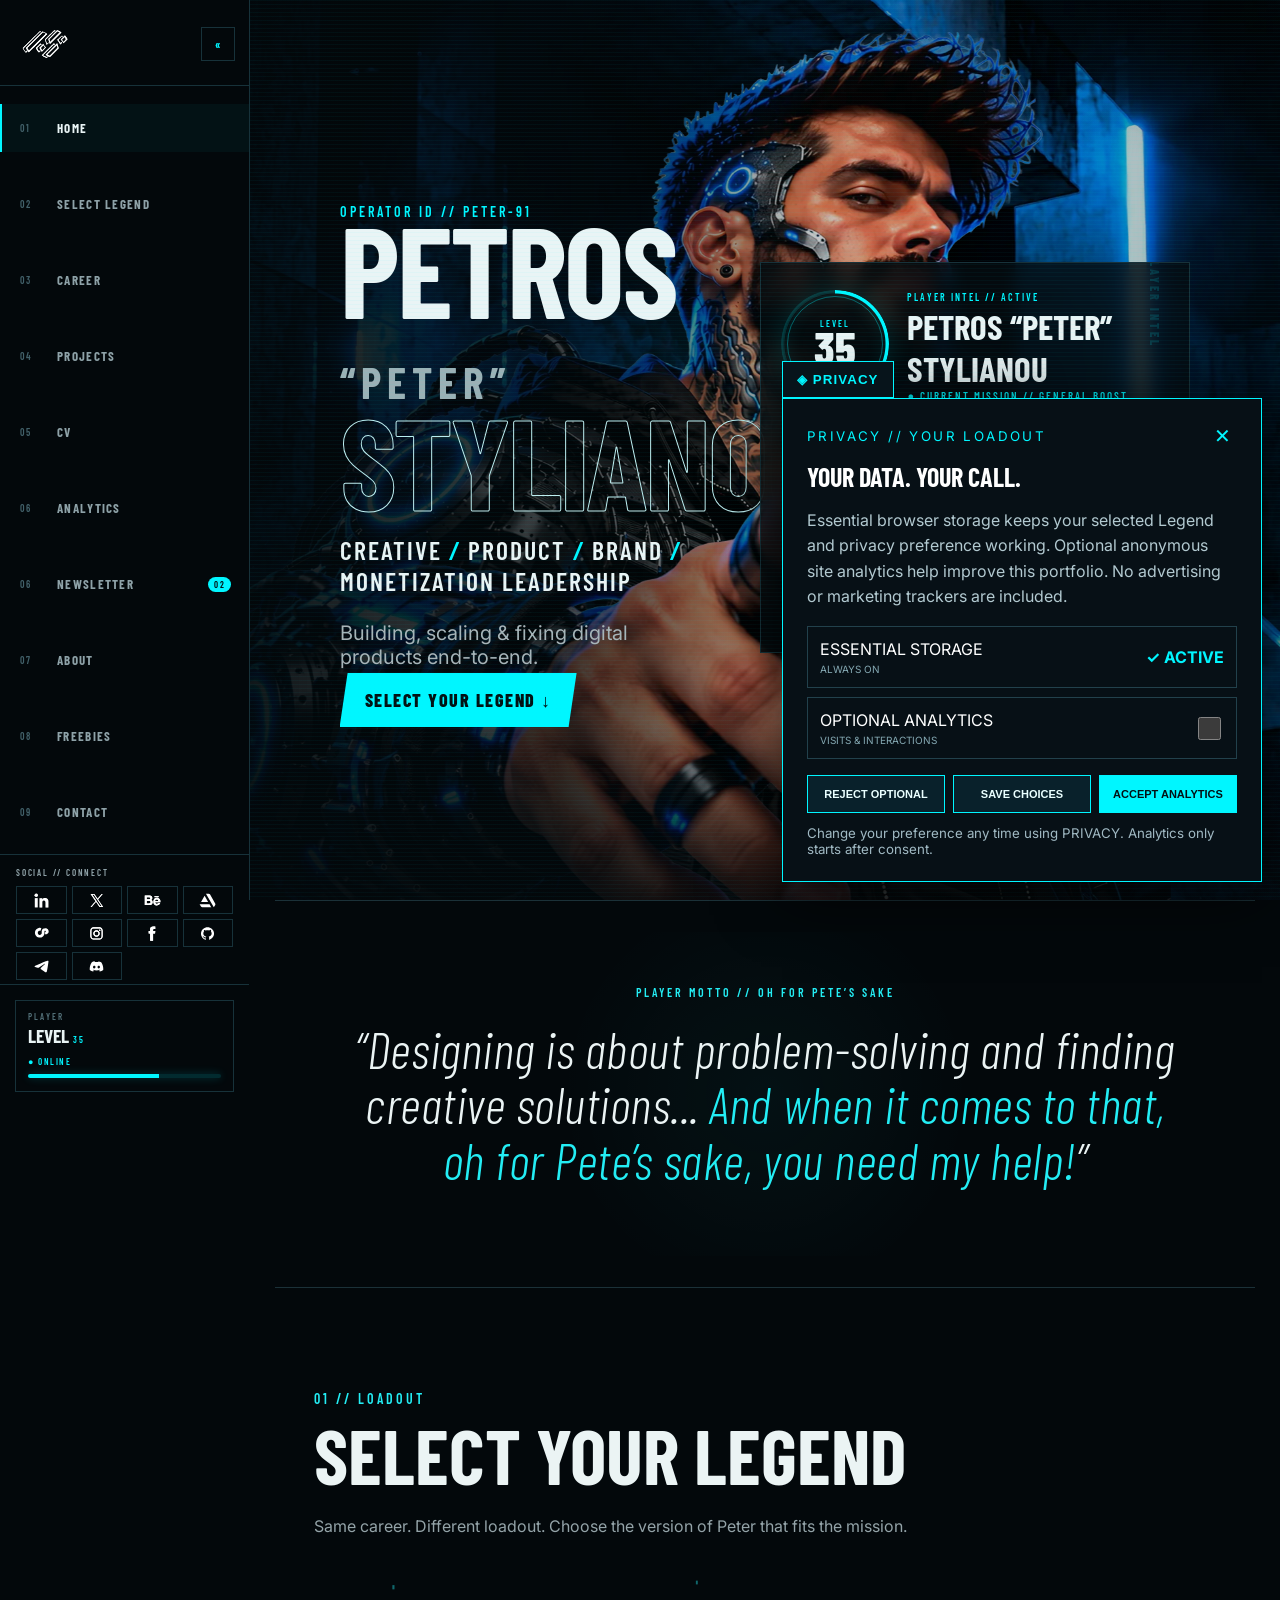
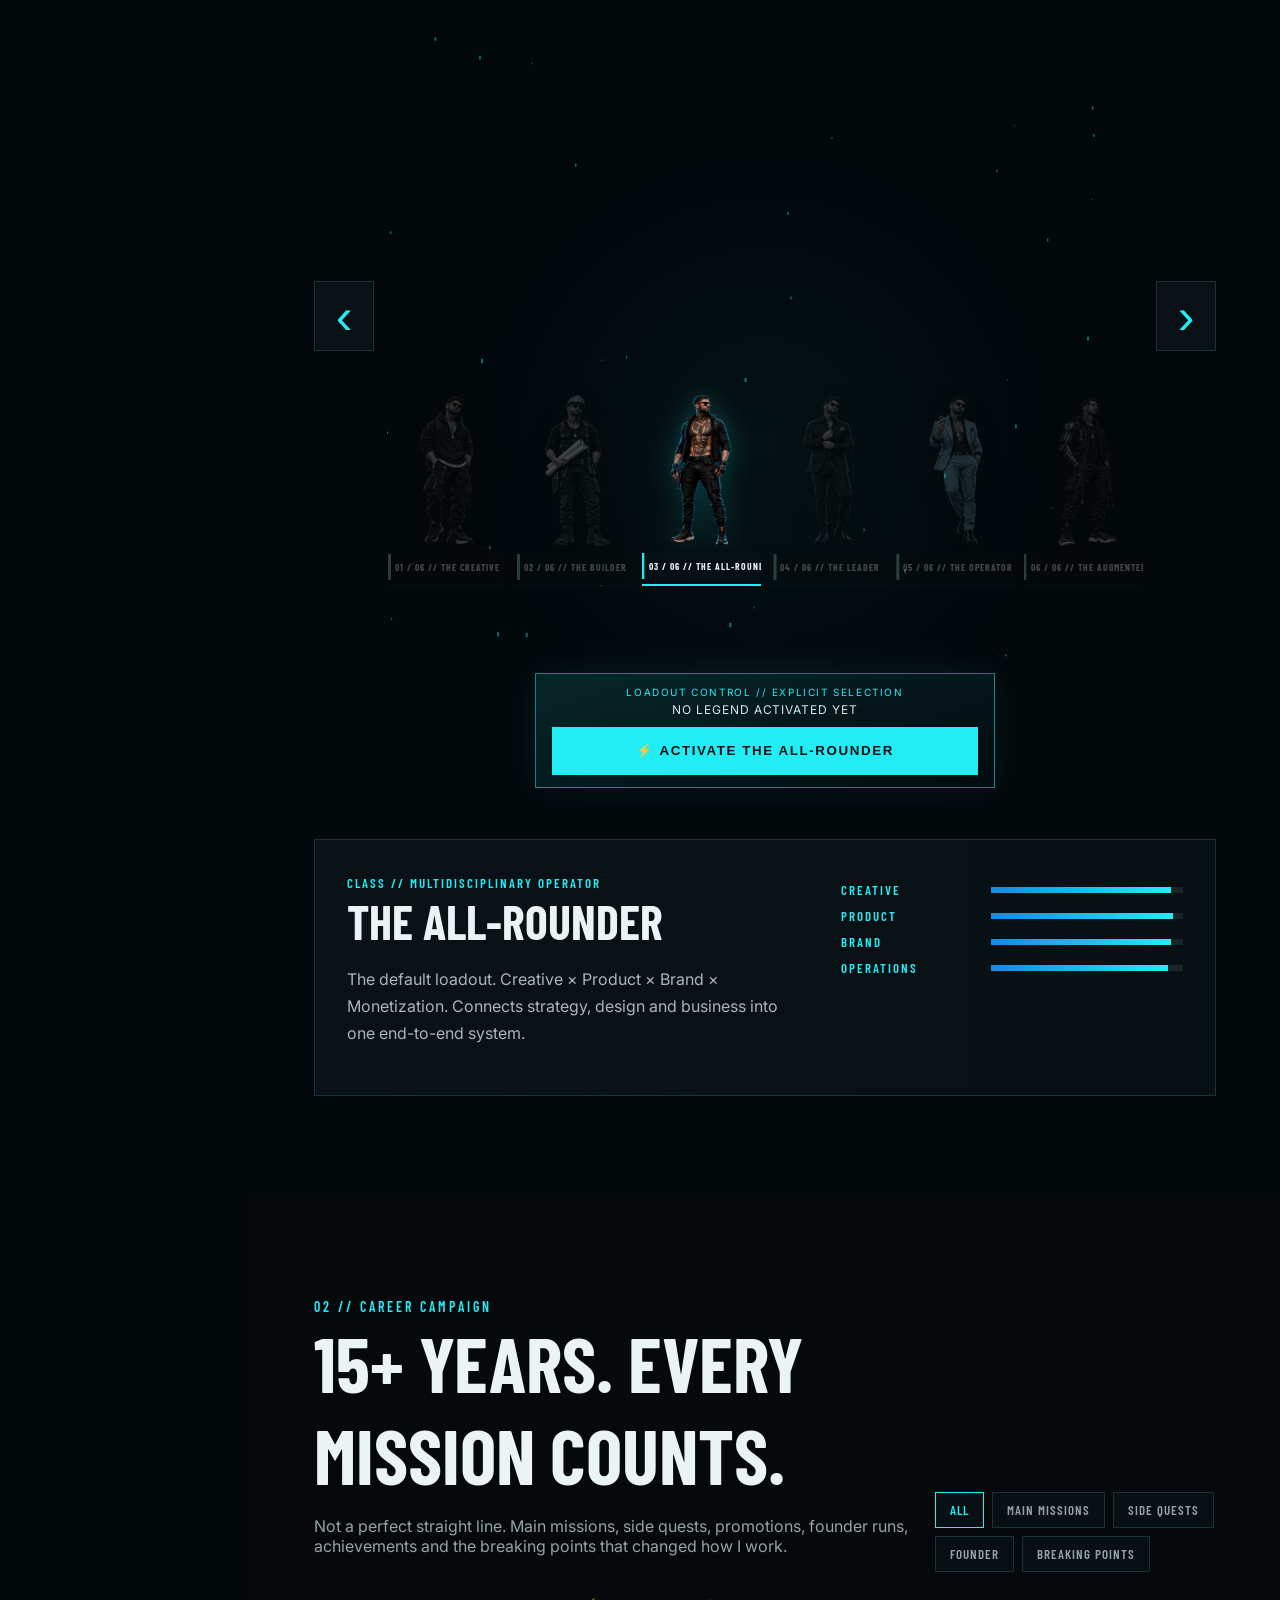
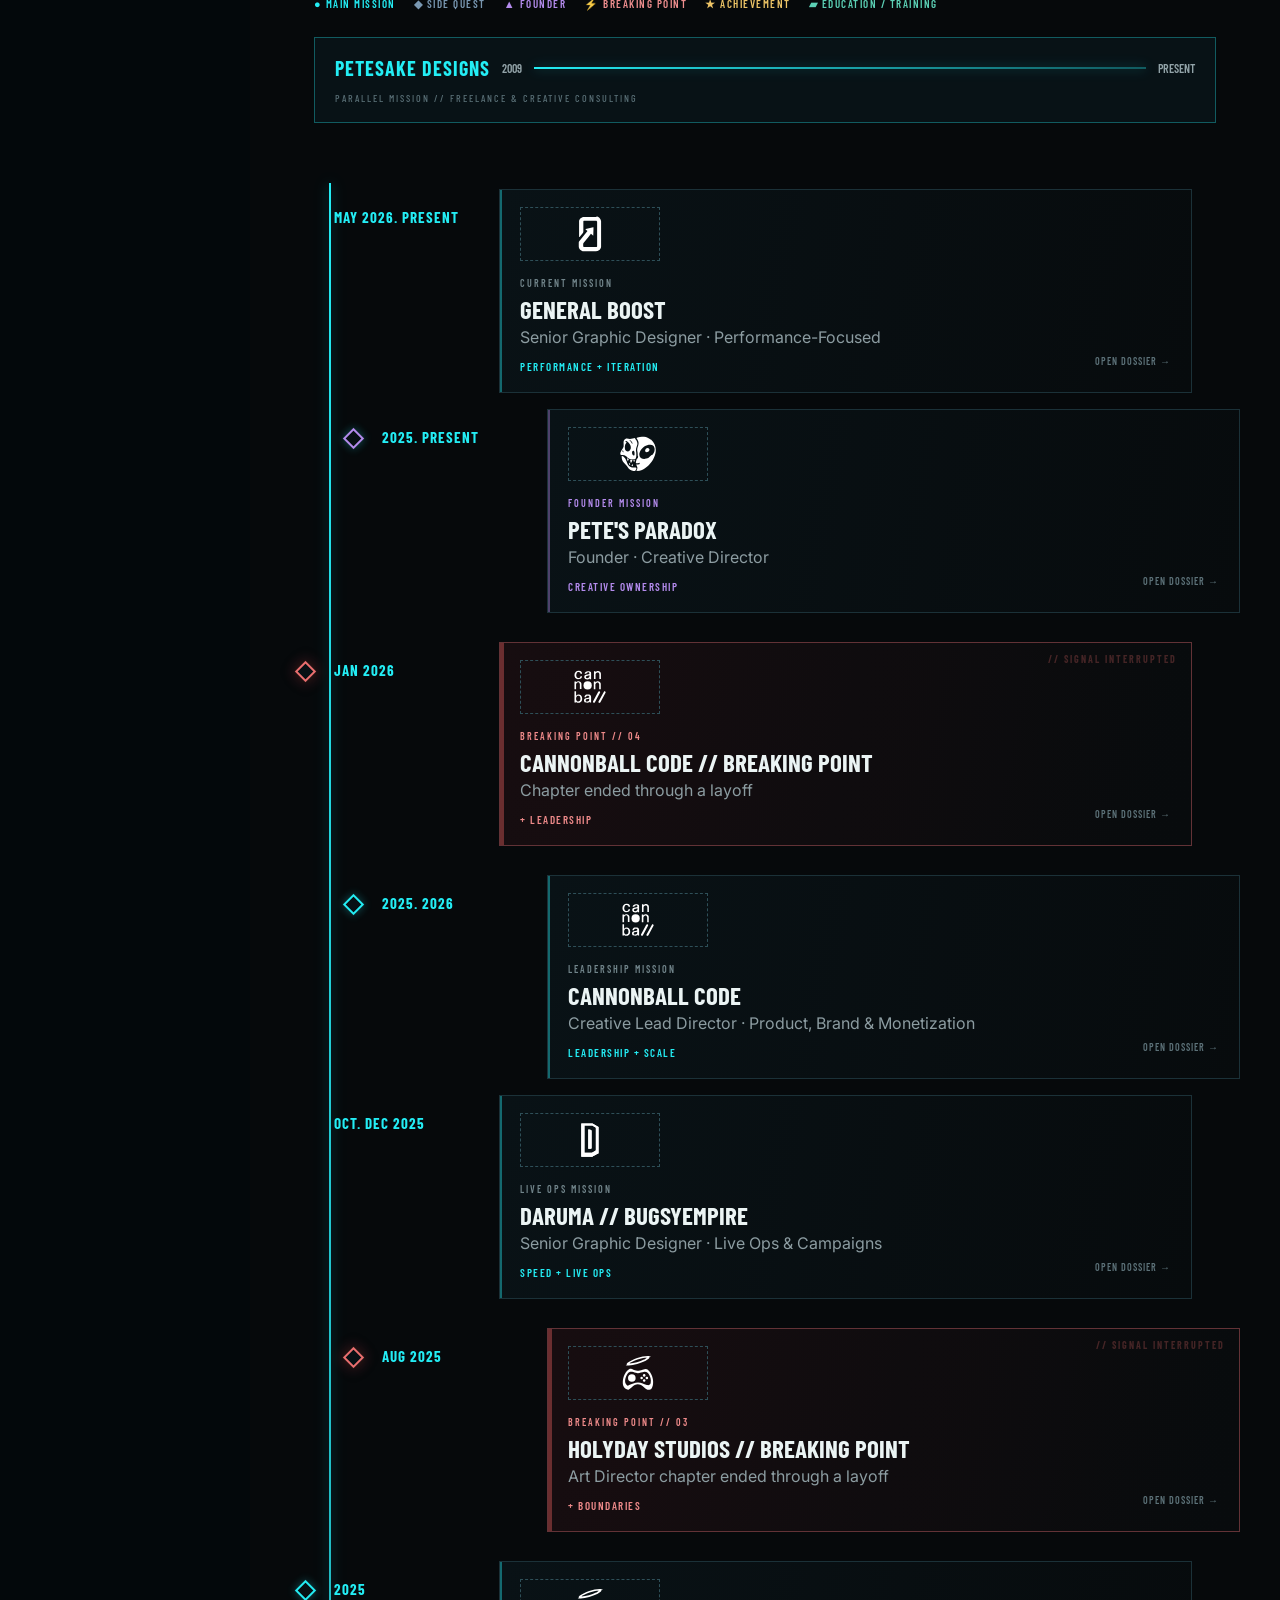
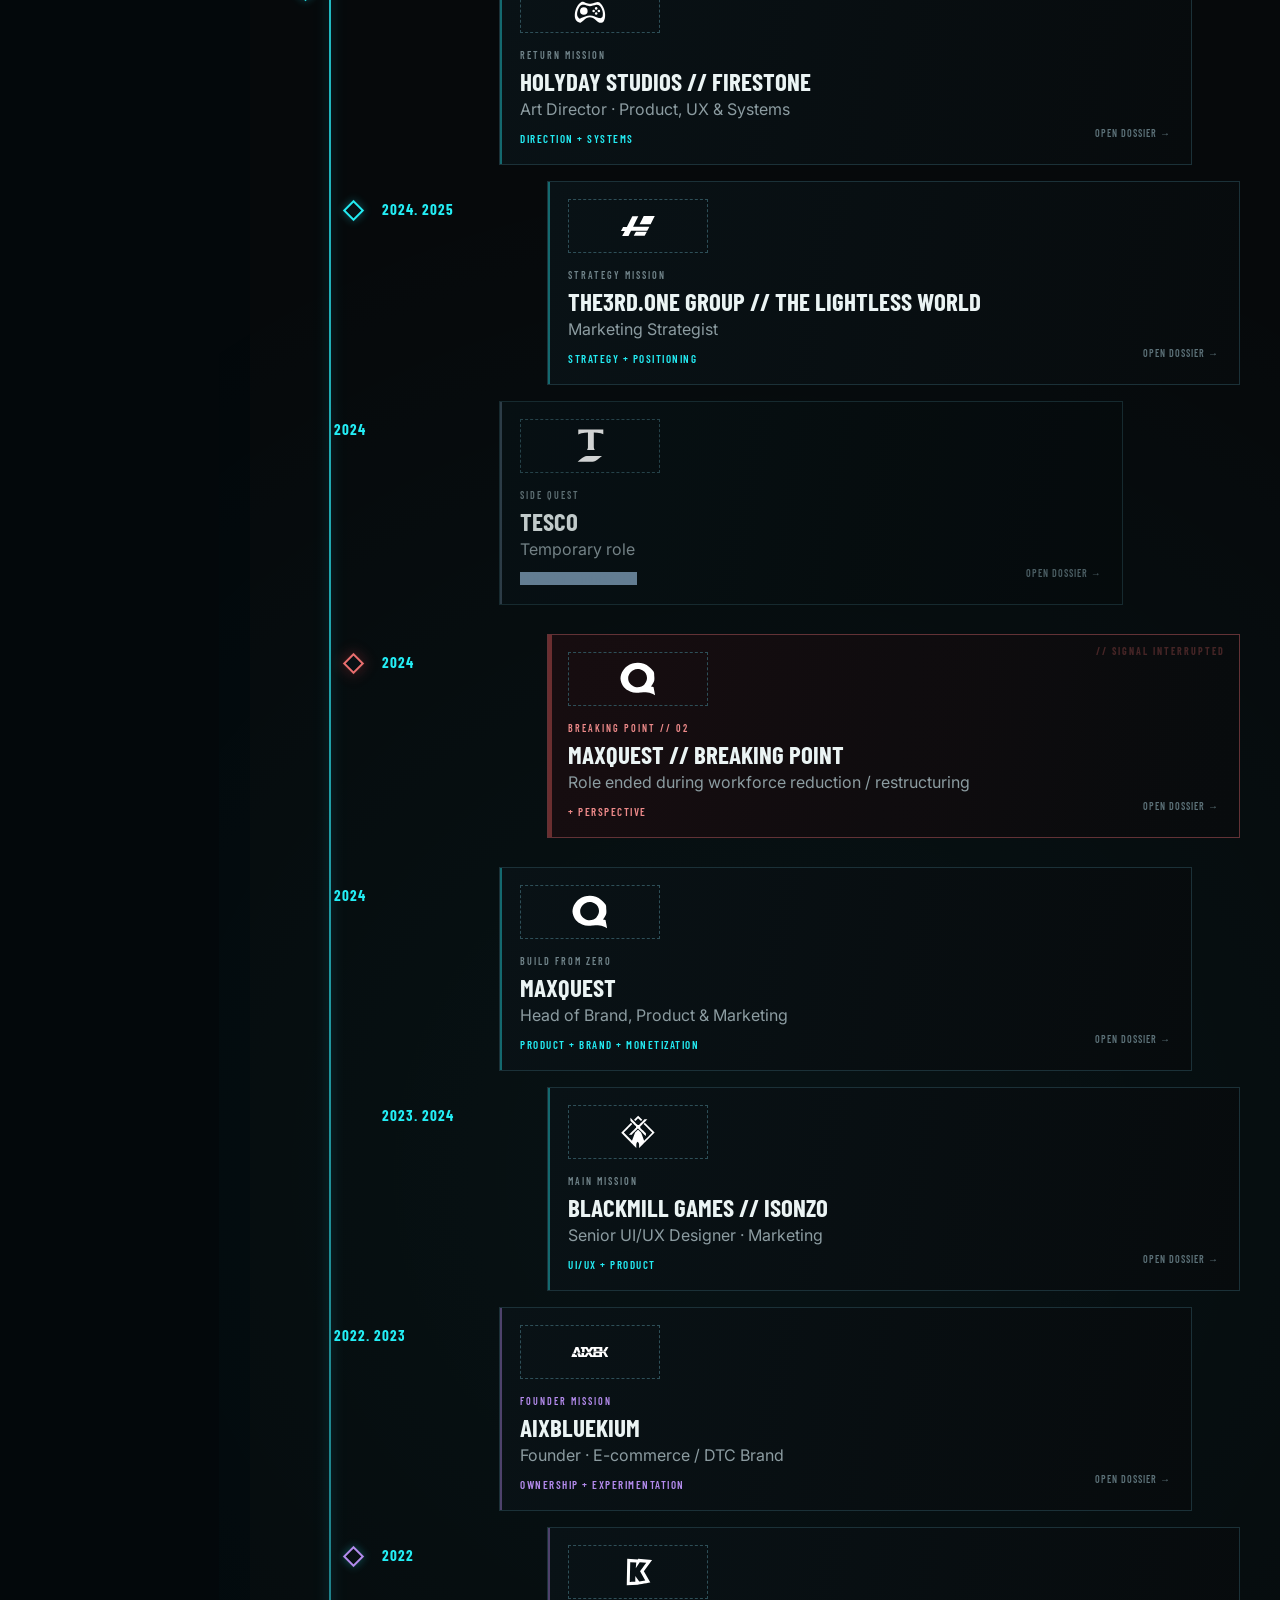
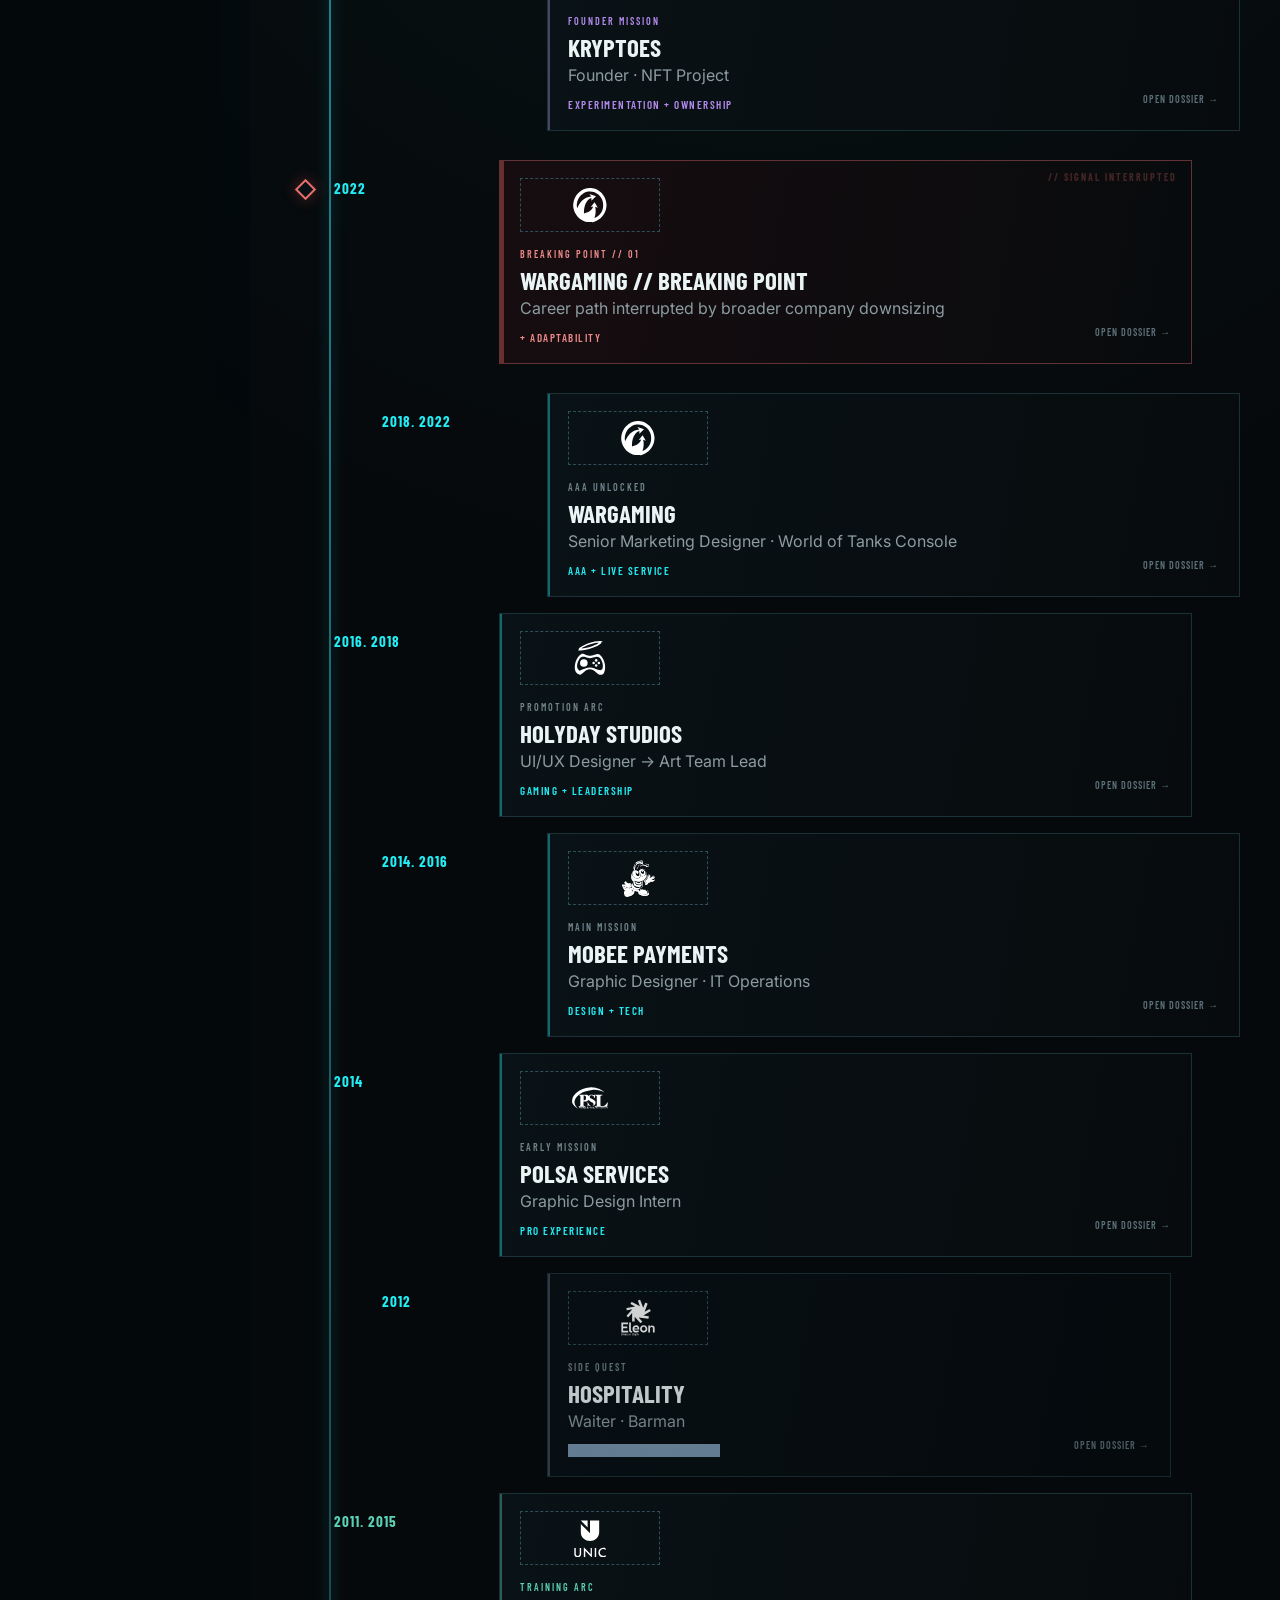
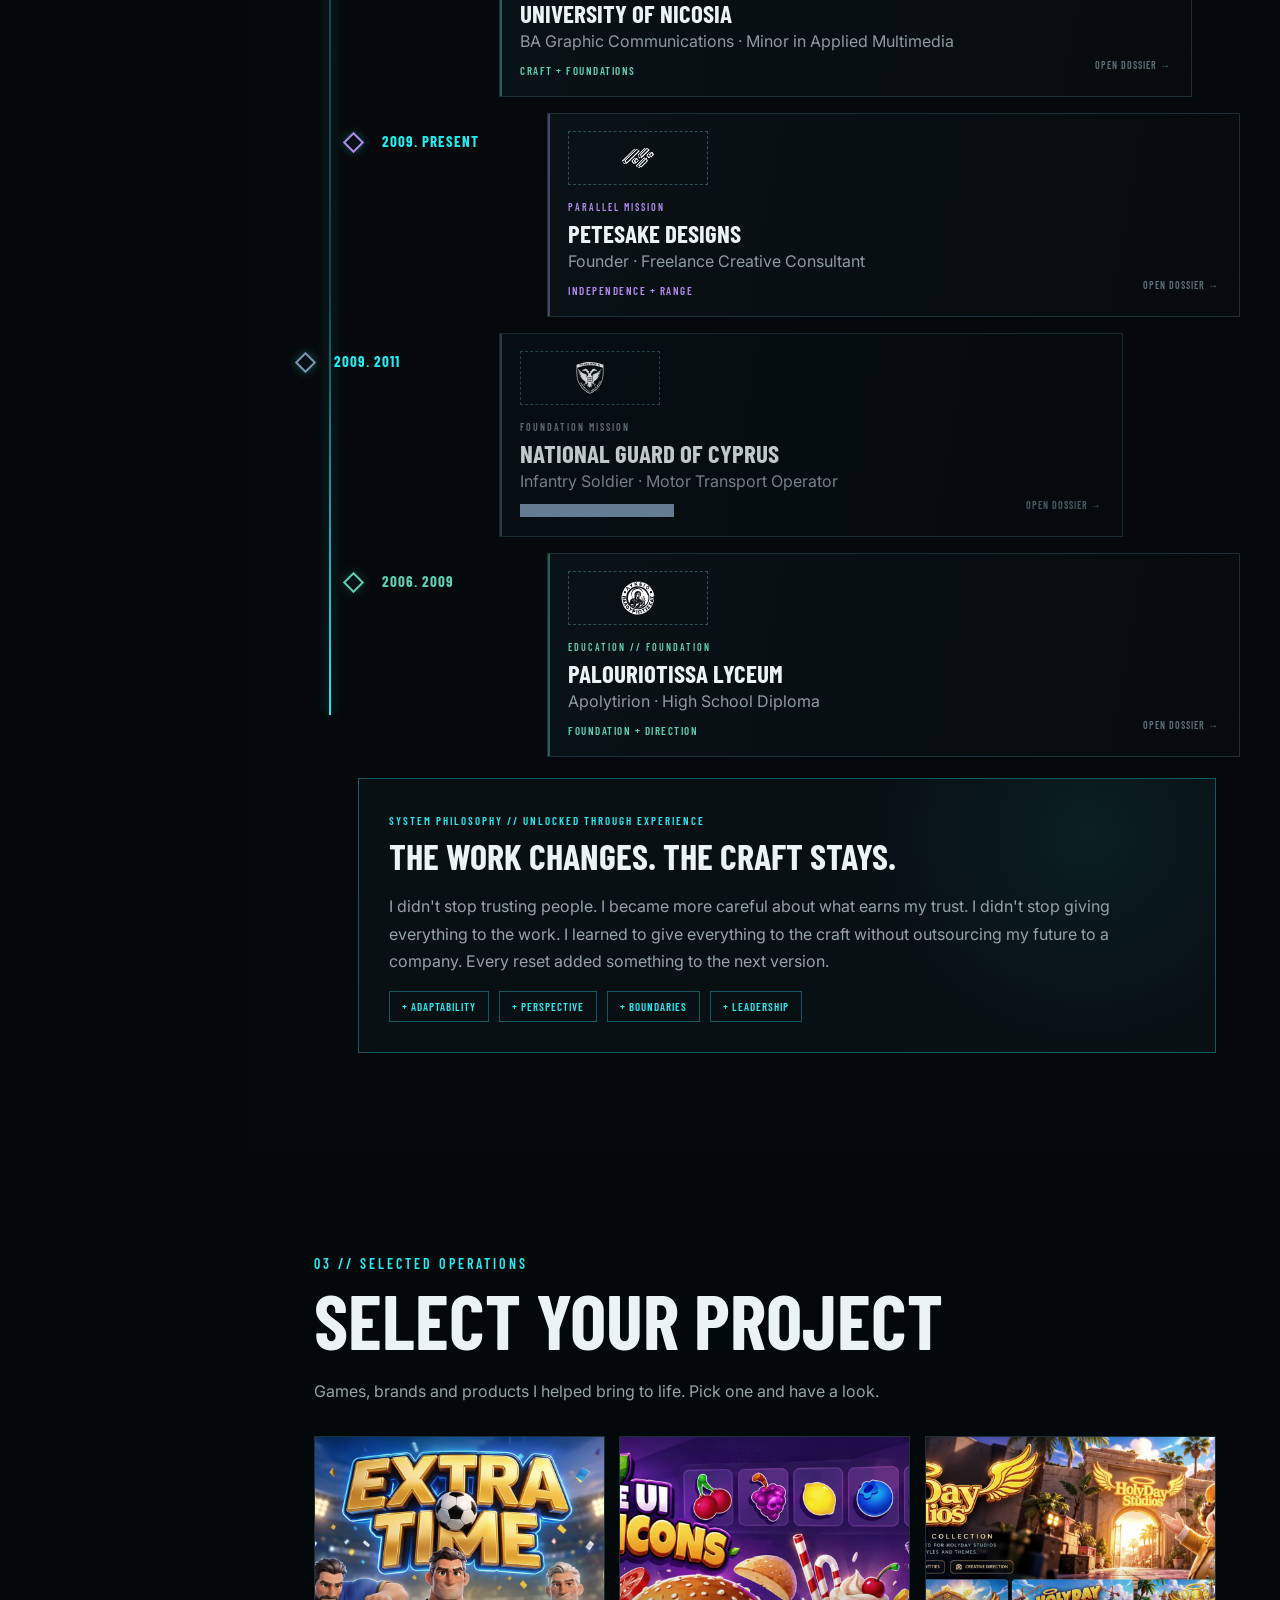
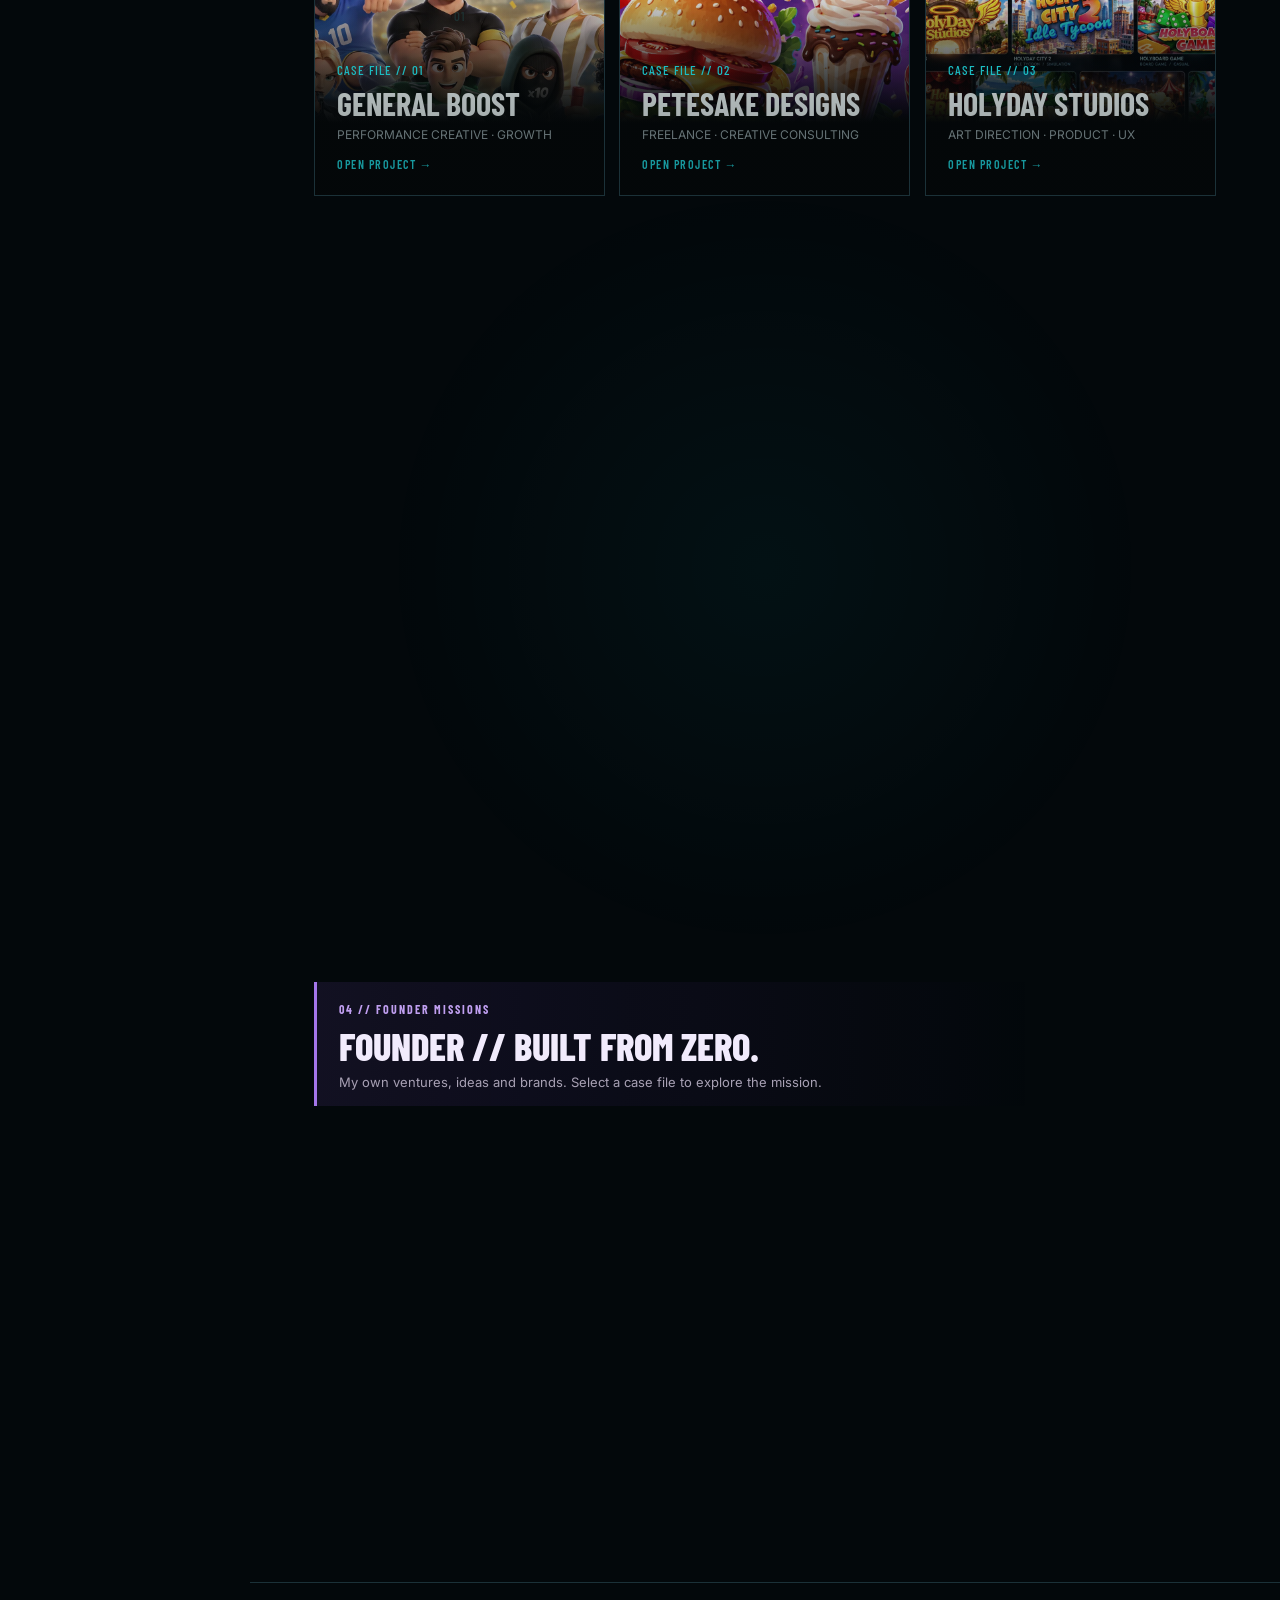
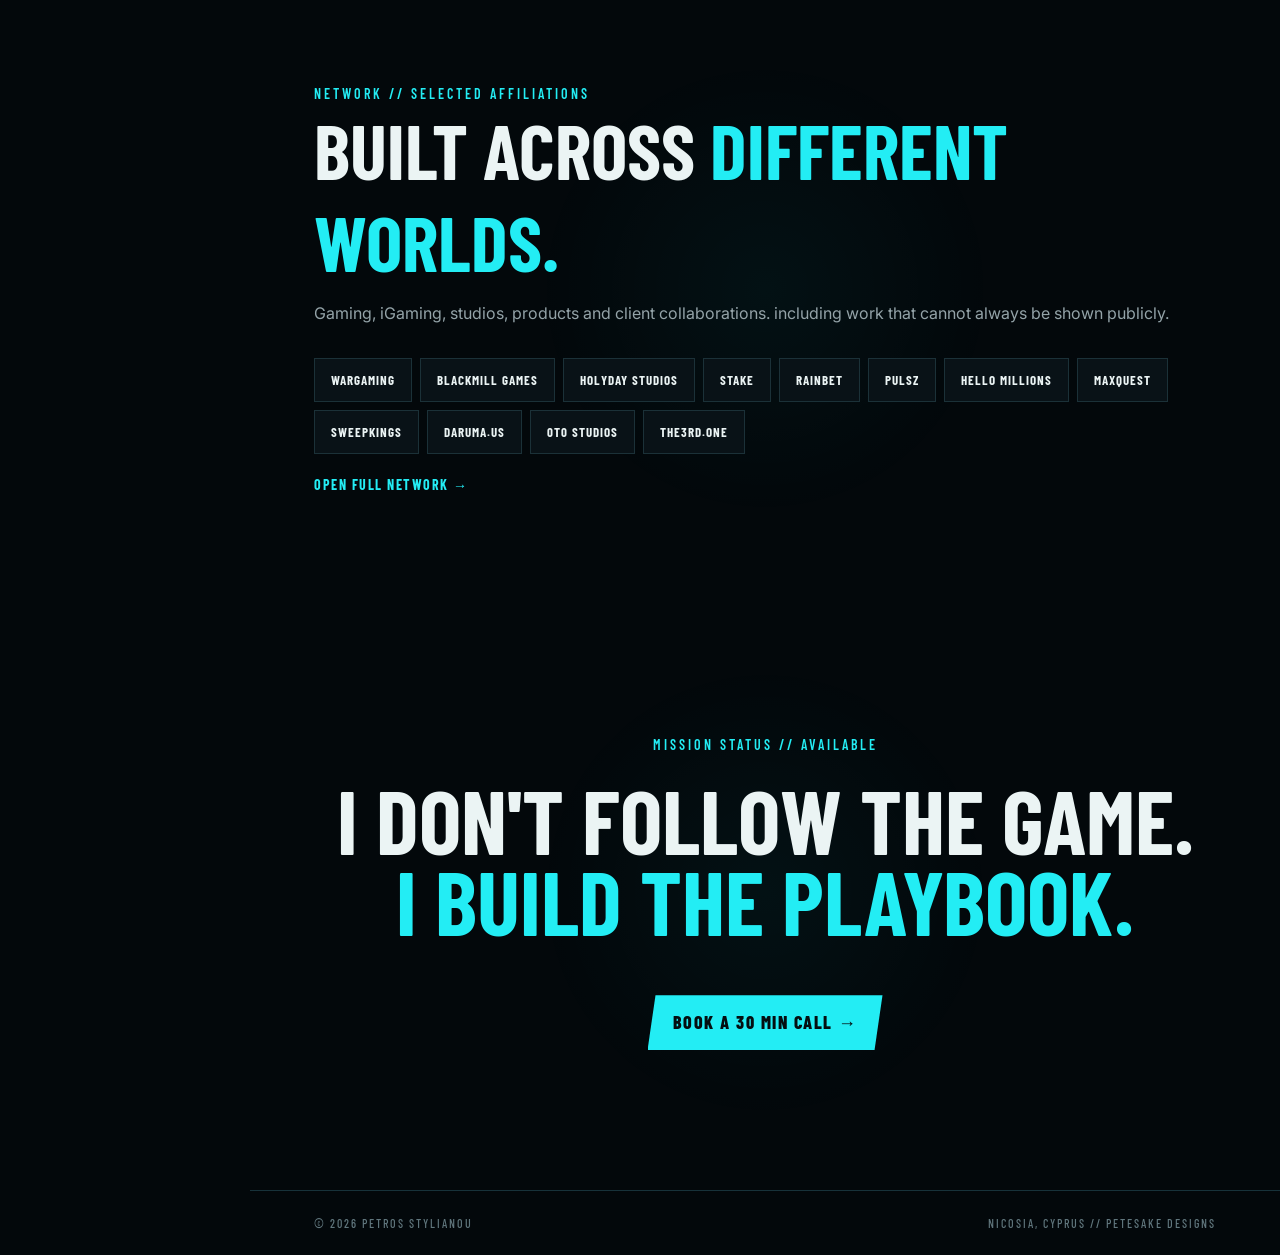
==== index.html @ 1d268bc0 "Initial website launch Initial website launch" ====
<!DOCTYPE html>

<html lang="en"><head><meta charset="utf-8"/><meta content="width=device-width,initial-scale=1" name="viewport"/><title>Petros “Peter” Stylianou | Creative, Product &amp; Brand Leader. PeteSake Designs</title><meta content="Portfolio of Petros Stylianou, a multidisciplinary creative, product and brand leader with 15+ years of experience across gaming, iGaming, UI/UX, monetization, branding and digital products." name="description"/><link href="https://petesakedesigns.com/" rel="canonical"/><meta content="website" property="og:type"/><meta content="Petros “Peter” Stylianou | Creative, Product &amp; Brand Leader. PeteSake Designs" property="og:title"/><meta content="Portfolio of Petros Stylianou, a multidisciplinary creative, product and brand leader with 15+ years of experience across gaming, iGaming, UI/UX, monetization, branding and digital products." property="og:description"/><meta content="https://petesakedesigns.com/" property="og:url"/><meta content="PeteSake Designs" property="og:site_name"/><meta content="https://petesakedesigns.com/assets/og-cover.webp" property="og:image"/><meta content="1671" property="og:image:width"/><meta content="941" property="og:image:height"/><meta content="summary_large_image" name="twitter:card"/><meta content="https://petesakedesigns.com/assets/og-cover.webp" name="twitter:image"/><meta content="Petros “Peter” Stylianou | Creative, Product &amp; Brand Leader. PeteSake Designs" name="twitter:title"/><meta content="Portfolio of Petros Stylianou, a multidisciplinary creative, product and brand leader with 15+ years of experience across gaming, iGaming, UI/UX, monetization, branding and digital products." name="twitter:description"/><meta content="#05090c" name="theme-color"/><link href="assets/favicon.svg" rel="icon" type="image/svg+xml"/><link href="style.css" rel="stylesheet"/><script type="application/ld+json">{"@context":"https://schema.org","@type":"Person","name":"Petros Stylianou","alternateName":["Peter Stylianou","Pete Stylianou","PeteSake"],"url":"https://petesakedesigns.com/","email":"PeteSakeDesigns@hotmail.com","jobTitle":"Creative, Product & Brand Leader","sameAs":["https://www.linkedin.com/in/pstylianou/","https://www.behance.net/PeteSakeDesigns","https://x.com/PeteSakeDesigns","https://www.artstation.com/petesakedesigns","https://creativepool.com/PeterStylianou","https://instagram.com/ohforpetesake91","https://www.facebook.com/peter.stylianou.5","https://github.com/OhForPeteSake","https://t.me/OhForPeteSake","https://discordapp.com/users/333248309697445889"]}</script></head><body class="ofs-v17 ofs-v18 ofs-v19 ofs-v20 ofs-v21 ofs-v22 ofs-v23 ofs-v24 ofs-v25 ofs-v26 ofs-v27 ofs-v28 ofs-v29 ofs-v30 ofs-v305-3"><div aria-hidden="true" class="site-loader" id="siteLoader"><div class="site-loader-noise"></div><div class="site-loader-core"><div class="site-loader-kicker">PETESAKE // SYSTEM BOOT <span>v30.6</span></div><img alt="" src="assets/petesake.svg"/><div class="site-loader-msg" data-loader-msg="">INITIALIZING PLAYER PROFILE...</div><div class="site-loader-track"><i class="site-loader-fill"></i></div><div class="site-loader-meta"><span>PLAYER // PETROS “PETER” STYLIANOU</span><b data-loader-pct="">0%</b></div></div></div><aside aria-label="Primary navigation" class="hud-nav" id="hudNav"><div class="hud-brand"><a aria-label="OhForPeteSake home" href="index.html"><img alt="OhForPeteSake" src="assets/petesake.svg"/></a><button aria-expanded="true" aria-label="Minimize navigation" class="hud-collapse" id="hudCollapse">«</button></div><nav class="hud-links"><a data-label="HOME" href="index.html"><span>01</span><b>HOME</b></a><a data-label="SELECT LEGEND" href="index.html#legends"><span>02</span><b>SELECT LEGEND</b></a><a data-label="CAREER CAMPAIGN" href="index.html#career"><span>03</span><b>CAREER</b></a><a data-label="PROJECTS" href="index.html#work"><span>04</span><b>PROJECTS</b></a><a data-label="CV" href="cv.html"><span>05</span><b>CV</b></a><a data-label="ANALYTICS" href="analytics.html"><span>06</span><b>ANALYTICS</b></a><a data-label="NEWSLETTER" href="newsletter.html"><span>06</span><b>NEWSLETTER</b><i>02</i></a><a data-label="ABOUT" href="about.html"><span>07</span><b>ABOUT</b></a><a data-label="FREEBIES" href="freebies.html"><span>08</span><b>FREEBIES</b></a><a data-label="CONTACT" href="contact.html"><span>09</span><b>CONTACT</b></a></nav><div aria-label="Social and portfolio links" class="hud-social"><small>SOCIAL // CONNECT</small><div class="hud-social-links"><a aria-label="LinkedIn" href="https://www.linkedin.com/in/pstylianou/" rel="noopener noreferrer" target="_blank"><img alt="" src="assets/social/linkedin.svg"/></a><a aria-label="X" href="https://x.com/PeteSakeDesigns" rel="noopener noreferrer" target="_blank"><img alt="" src="assets/social/x.svg"/></a><a aria-label="Behance" href="https://www.behance.net/PeteSakeDesigns" rel="noopener noreferrer" target="_blank"><img alt="" src="assets/social/behance.svg"/></a><a aria-label="ArtStation" href="https://www.artstation.com/petesakedesigns" rel="noopener noreferrer" target="_blank"><img alt="" src="assets/social/artstation.svg"/></a><a aria-label="Creativepool" href="https://creativepool.com/PeterStylianou" rel="noopener noreferrer" target="_blank"><img alt="" src="assets/social/creativepool.svg"/></a><a aria-label="Instagram" href="https://instagram.com/ohforpetesake91" rel="noopener noreferrer" target="_blank"><img alt="" src="assets/social/instagram.svg"/></a><a aria-label="Facebook" href="https://www.facebook.com/peter.stylianou.5" rel="noopener noreferrer" target="_blank"><img alt="" src="assets/social/facebook.svg"/></a><a aria-label="GitHub" href="https://github.com/OhForPeteSake" rel="noopener noreferrer" target="_blank"><img alt="" src="assets/social/github.svg"/></a><a aria-label="Telegram" href="https://t.me/OhForPeteSake" rel="noopener noreferrer" target="_blank"><img alt="" src="assets/social/telegram.svg"/></a><a aria-label="Discord" href="https://discordapp.com/users/333248309697445889" rel="noopener noreferrer" target="_blank"><img alt="" src="assets/social/discord.svg"/></a></div></div><div class="hud-bottom"><div class="mini-intel"><small>PLAYER</small><b>LEVEL <span data-player-level="">35</span></b><span>● ONLINE</span></div></div></aside><header class="mobile-bar"><a class="mobile-logo" href="index.html"><img alt="OhForPeteSake" src="assets/petesake.svg"/></a><button aria-controls="hudNav" aria-expanded="false" class="menu-toggle" id="menuToggle">MENU ☰</button></header><div class="nav-scrim" id="navScrim"></div><div class="scan"></div><div class="site-shell"><main><section class="hero hero-vfx" id="homeHero"><div aria-hidden="true" class="hero-depth-scene">
<img alt="" class="hero-layer hero-layer-bg" src="assets/hero-bg.webp"/>
<div class="hero-burst"></div>
<canvas aria-hidden="true" class="hero-vfx-canvas" id="heroVfx"></canvas>
<img alt="" class="hero-layer hero-layer-peter" src="assets/hero-peter.webp"/>
<img alt="" class="hero-layer hero-layer-hand" src="assets/hero-hand.webp"/>
</div><div class="hero-split"><div class="hero-copy"><div class="eyebrow">OPERATOR ID // PETER-91</div><h1>PETROS <em>“PETER”</em><br/><span>STYLIANOU</span></h1><p class="role">CREATIVE <i>/</i> PRODUCT <i>/</i> BRAND <i>/</i> MONETIZATION LEADERSHIP</p><p class="lead">Building, scaling &amp; fixing digital products end-to-end.</p><a class="cta" href="#legends" id="selectLegendCta">SELECT YOUR LEGEND ↓</a></div><aside class="intel-panel"><div class="intel-top"><div class="level-ring"><div><small>LEVEL</small><b data-player-level="">35</b></div></div><div class="intel-name"><small>PLAYER INTEL // ACTIVE</small><h3>PETROS “PETER” STYLIANOU</h3><div class="site-status">● CURRENT MISSION // GENERAL BOOST</div></div></div><div class="intel-grid"><div class="intel-row"><span>CLASS</span><b>ALL-ROUNDER</b></div><div class="intel-row"><span>BASE</span><b>NICOSIA // CY</b></div><div class="intel-row"><span>NATIONALITY</span><b>BRITISH · CYPRIOT</b></div><div class="intel-row"><span>XP</span><b>15+ YEARS</b></div><div class="intel-row"><span>SPECIALITY</span><b>BUILD · FIX · SCALE</b></div><div class="intel-row intel-superpower"><span>SUPERPOWER</span><b>ADAPT · BUILD · LEAD</b></div></div></aside></div></section>
<section class="motto"><small>PLAYER MOTTO // OH FOR PETE’S SAKE</small><blockquote>“Designing is about problem-solving and finding creative solutions... <span>And when it comes to that, oh for Pete’s sake, you need my help!</span>”</blockquote></section><section class="legends" id="legends"><div class="section-title"><small>01 // LOADOUT</small><h2>SELECT YOUR LEGEND</h2><p>Same career. Different loadout. Choose the version of Peter that fits the mission.</p></div>
<div class="selector"><button aria-label="Previous Legend" class="arrow" id="prev">‹</button><div class="stage"><canvas aria-hidden="true" class="legend-vfx-canvas" id="legendVfx"></canvas><div aria-live="polite" class="legend-system-msg" id="legendSystemMsg"></div><div class="cards" id="cards"></div></div><div class="legend-activation-panel"><div class="legend-activation-copy"><small>LOADOUT CONTROL // EXPLICIT SELECTION</small><span aria-live="polite" id="legendActivationStatus" role="status">NO LEGEND ACTIVATED YET</span></div><button aria-pressed="false" class="legend-activate-button" id="activateLegendButton" type="button">⚡ ACTIVATE THE ALL-ROUNDER</button></div><button aria-label="Next Legend" class="arrow" id="next">›</button></div><div aria-label="Choose a legend" class="legend-mobile-loadouts" id="legendMobileLoadouts"></div>
<div class="profile"><div><span id="classLabel">CLASS // MULTIDISCIPLINARY OPERATOR</span><h3 id="legendName">THE ALL-ROUNDER</h3><p id="legendDesc"></p></div><div class="stats" id="stats"></div></div>
</section>
<section class="career" id="career"><div class="timeline-head"><div class="section-title"><small>02 // CAREER CAMPAIGN</small><h2>15+ YEARS. EVERY MISSION COUNTS.</h2><p>Not a perfect straight line. Main missions, side quests, promotions, founder runs, achievements and the breaking points that changed how I work.</p></div><div class="filters" id="careerFilters"><button class="filter active" data-filter="all">ALL</button><button class="filter" data-filter="main">MAIN MISSIONS</button><button class="filter" data-filter="side">SIDE QUESTS</button><button class="filter" data-filter="founder">FOUNDER</button><button class="filter" data-filter="break">BREAKING POINTS</button></div></div><div class="career-collapsible is-open" id="careerTimelinePanel"><div class="campaign-key"><span class="key-main">● MAIN MISSION</span><span class="key-side">◆ SIDE QUEST</span><span class="key-founder">▲ FOUNDER</span><span class="key-break">⚡ BREAKING POINT</span><span class="key-achievement">★ ACHIEVEMENT</span><span class="key-education">▰ EDUCATION / TRAINING</span></div><div class="petesake-track"><b>PETESAKE DESIGNS</b><span>2009</span><i></i><span>PRESENT</span><em>PARALLEL MISSION // FREELANCE &amp; CREATIVE CONSULTING</em></div><div class="campaign-line" id="timeline"></div><div class="system-update"><small>SYSTEM PHILOSOPHY // UNLOCKED THROUGH EXPERIENCE</small><h3>THE WORK CHANGES. THE CRAFT STAYS.</h3><p>I didn't stop trusting people. I became more careful about what earns my trust. I didn't stop giving everything to the work. I learned to give everything to the craft without outsourcing my future to a company. Every reset added something to the next version.</p><div class="unlock-stats"><span>+ ADAPTABILITY</span><span>+ PERSPECTIVE</span><span>+ BOUNDARIES</span><span>+ LEADERSHIP</span></div></div></div></section>
<section class="work" id="work"><div class="section-title"><small>03 // SELECTED OPERATIONS</small><h2>SELECT YOUR PROJECT</h2><p>Games, brands and products I helped bring to life. Pick one and have a look.</p></div><div class="project-grid" id="projectGrid"></div></section>
<section class="home-network"><div class="section-title"><small>NETWORK // SELECTED AFFILIATIONS</small><h2>BUILT ACROSS <span>DIFFERENT WORLDS.</span></h2><p>Gaming, iGaming, studios, products and client collaborations. including work that cannot always be shown publicly.</p></div><div class="affiliation-marquee"><span>WARGAMING</span><span>BLACKMILL GAMES</span><span>HOLYDAY STUDIOS</span><span>STAKE</span><span>RAINBET</span><span>PULSZ</span><span>HELLO MILLIONS</span><span>MAXQUEST</span><span>SWEEPKINGS</span><span>DARUMA.US</span><span>0T0 STUDIOS</span><span>THE3RD.ONE</span></div><a class="text-link" href="about.html#network">OPEN FULL NETWORK →</a></section><section class="final"><small>MISSION STATUS // AVAILABLE</small><h2>I DON'T FOLLOW THE GAME.<br/><span>I BUILD THE PLAYBOOK.</span></h2><a class="cta" href="https://calendly.com/petesakedesigns/30min" rel="noopener" target="_blank">BOOK A 30 MIN CALL →</a></section></main>
<div class="modal" id="careerModal"><div class="modal-box career-dossier"><button class="modal-close" id="careerClose">×</button><span id="careerType"></span><div class="career-logo-slot" id="careerLogo"><span>COMPANY SVG</span></div><h3 id="careerTitle"></h3><div class="dossier-meta" id="careerMeta"></div><p id="careerDesc"></p><div class="lesson" id="careerLesson"></div><div class="skin-slot"><div class="career-skin-art" id="careerSkinArt"><span>CAREER SCENE // LOADING</span></div></div></div></div><div class="modal" id="projectModal"><div class="modal-box"><button class="modal-close" id="modalClose">×</button><small class="eyebrow" id="modalType"></small><h3 id="modalTitle"></h3><p id="modalDesc"></p><div class="project-gallery" id="modalGallery"></div></div></div><div aria-hidden="true" aria-label="Expanded portfolio artwork" aria-modal="true" class="artwork-lightbox" id="artworkLightbox" role="dialog"><div class="artwork-lightbox-panel"><div class="artwork-lightbox-top"><span>VISUAL EVIDENCE // FULL VIEW</span><span id="artworkCount"></span><button aria-label="Close expanded artwork" id="artworkClose" type="button">✕ CLOSE</button></div><div class="artwork-lightbox-image"><button aria-label="Previous artwork" class="artwork-arrow" id="artworkPrev" type="button">‹</button><img alt="" id="artworkFullImage"/><button aria-label="Next artwork" class="artwork-arrow" id="artworkNext" type="button">›</button></div><p id="artworkCaption"></p></div></div><footer>© 2026 PETROS STYLIANOU <span>NICOSIA, CYPRUS // PETESAKE DESIGNS</span></footer></div><script src="telemetry-config.js"></script><script src="script.js"></script><script defer="" src="cookie-consent.js"></script></body></html>
---- style.css ----
@import url('https://fonts.googleapis.com/css2?family=Barlow+Condensed:wght@400;500;600;700;800&family=Inter:wght@400;500;600&display=swap');
:root{--bg:#05090c;--panel:#0a1116;--line:#19303a;--text:#eaf8fa;--muted:#81949b;--cyan:#00f6ff;--cyan2:#008dff}*{box-sizing:border-box}html{scroll-behavior:smooth}body{margin:0;background:radial-gradient(circle at 50% 20%,#09212a 0,#05090c 35%,#030608 80%);color:var(--text);font-family:Inter,sans-serif}.scan{position:fixed;inset:0;pointer-events:none;z-index:20;opacity:.08;background:repeating-linear-gradient(0deg,transparent 0 3px,#00f6ff 4px)}header{height:72px;position:fixed;top:0;left:0;right:0;z-index:30;display:flex;align-items:center;padding:0 4vw;border-bottom:1px solid var(--line);background:#05090de8;backdrop-filter:blur(14px)}.mark{font:800 24px 'Barlow Condensed';color:#fff;text-decoration:none}.mark span,.role i,h2 span{color:var(--cyan)}nav{margin-left:auto;display:flex;gap:28px}nav a{color:#a9b7bb;text-decoration:none;font:600 15px 'Barlow Condensed';letter-spacing:1.5px}nav a:hover{color:var(--cyan)}#theme{margin-left:28px;border:1px solid var(--line);background:none;color:var(--cyan);padding:8px 12px}.hero{min-height:92vh;padding:18vh 7vw 8vh;display:flex;flex-direction:column;justify-content:center;background:linear-gradient(90deg,#05090c 0%,#05090ce8 50%,transparent),radial-gradient(circle at 72% 50%,#00f6ff18,transparent 25%)}.eyebrow,.section-title small,.final small{font:600 14px 'Barlow Condensed';letter-spacing:3px;color:var(--cyan)}h1,h2,h3{font-family:'Barlow Condensed';margin:0;text-transform:uppercase}h1{font-size:clamp(70px,10vw,150px);line-height:.75;letter-spacing:-3px}h1 span{color:transparent;-webkit-text-stroke:1px #bfeef0}.role{font:600 clamp(18px,2vw,30px) 'Barlow Condensed';letter-spacing:2px}.lead{color:#a7b4b8;font-size:20px}.cta{width:max-content;margin-top:30px;color:#021012;background:var(--cyan);padding:16px 25px;text-decoration:none;font:800 18px 'Barlow Condensed';letter-spacing:1.5px;clip-path:polygon(8px 0,100% 0,calc(100% - 8px) 100%,0 100%)}section{padding:100px 5vw}.section-title{max-width:900px;margin-bottom:35px}.section-title h2{font-size:clamp(42px,6vw,80px)}.section-title p{color:var(--muted)}.selector{display:grid;grid-template-columns:60px 1fr 60px;align-items:center}.stage{overflow:hidden;min-height:650px}.cards{display:flex;align-items:flex-end;justify-content:center;gap:8px;height:650px;transition:.45s ease}.legend-card{position:relative;flex:0 0 15%;height:560px;opacity:.28;filter:grayscale(.8);transition:.45s cubic-bezier(.2,.8,.2,1);cursor:pointer;border-bottom:1px solid var(--line)}.legend-card img{width:100%;height:100%;object-fit:contain;object-position:center bottom;filter:drop-shadow(0 0 15px #00f6ff15)}.legend-card.active{flex-basis:30%;height:640px;opacity:1;filter:none;z-index:4;border-bottom:2px solid var(--cyan)}.legend-card.active img{filter:drop-shadow(0 0 28px #00f6ff55)}.legend-card .tag{position:absolute;bottom:10px;left:10px;background:#061015dd;border-left:3px solid var(--cyan);padding:10px 12px;font:700 16px 'Barlow Condensed';letter-spacing:1px}.arrow{height:70px;border:1px solid var(--line);background:#081117;color:var(--cyan);font-size:50px}.profile{margin-top:25px;border:1px solid var(--line);background:linear-gradient(90deg,#091218,#061014);display:grid;grid-template-columns:1.3fr 1fr;gap:50px;padding:32px}.profile span{color:var(--cyan);font:600 13px 'Barlow Condensed';letter-spacing:2px}.profile h3{font-size:48px}.profile p{color:#a7b6ba;max-width:650px;line-height:1.7}.stat{display:grid;grid-template-columns:150px 1fr;align-items:center;margin:10px 0;font:600 14px 'Barlow Condensed';letter-spacing:1px}.bar{height:6px;background:#17242a}.bar i{display:block;height:100%;background:linear-gradient(90deg,var(--cyan2),var(--cyan))}.career{background:#05090c}.timeline{display:grid;gap:12px}.mission{display:grid;grid-template-columns:140px 1fr 230px;border:1px solid var(--line);background:#081015;padding:20px;transition:.2s}.mission:hover{border-color:#00f6ff88;transform:translateX(5px)}.mission time{color:var(--cyan);font:700 18px 'Barlow Condensed'}.mission h4{margin:0;font:700 25px 'Barlow Condensed'}.mission p,.mission aside{color:#82959b;font-size:13px;line-height:1.6}.mission aside{border-left:1px solid var(--line);padding-left:20px}.workgrid{display:grid;grid-template-columns:repeat(3,1fr);gap:12px}.work article{height:230px;border:1px solid var(--line);padding:25px;display:flex;flex-direction:column;justify-content:flex-end;background:linear-gradient(145deg,#0d171c,#05090c);transition:.25s}.work article:hover{border-color:var(--cyan);transform:translateY(-5px);box-shadow:0 15px 50px #00f6ff0d}.work b{font:700 32px 'Barlow Condensed'}.work span{color:var(--cyan);font:500 13px 'Barlow Condensed';letter-spacing:1px}.final{text-align:center;padding:140px 5vw}.final h2{font-size:clamp(45px,7vw,95px);line-height:.9;margin:25px 0}.final .cta{display:inline-block}footer{border-top:1px solid var(--line);padding:25px 5vw;color:#60767d;font:500 12px 'Barlow Condensed';letter-spacing:2px;display:flex;justify-content:space-between}@media(max-width:900px){nav{display:none}.hero{padding-left:6vw}.selector{grid-template-columns:40px 1fr 40px}.stage,.cards{height:520px;min-height:520px}.legend-card{flex-basis:10%;height:430px}.legend-card.active{flex-basis:65%;height:500px}.legend-card:not(.active) .tag{display:none}.profile{grid-template-columns:1fr}.mission{grid-template-columns:90px 1fr}.mission aside{grid-column:2;border:0;padding:0}.workgrid{grid-template-columns:1fr 1fr}}@media(max-width:600px){section{padding:75px 20px}.workgrid{grid-template-columns:1fr}.role{max-width:90%}.profile{padding:22px}.profile h3{font-size:38px}.legend-card{display:none}.legend-card.active{display:block;flex-basis:90%}}
/* V2 additions */
.timeline-head{display:flex;justify-content:space-between;align-items:end;gap:20px}.filters{display:flex;gap:8px;flex-wrap:wrap;margin-bottom:35px}.filter{border:1px solid var(--line);background:#071015;color:var(--muted);padding:9px 14px;font:600 13px 'Barlow Condensed';letter-spacing:1px;cursor:pointer}.filter.active,.filter:hover{border-color:var(--cyan);color:var(--cyan)}.mission{position:relative;overflow:hidden}.mission:before{content:'';position:absolute;left:0;top:0;bottom:0;width:2px;background:var(--cyan);opacity:.15}.mission:hover:before{opacity:1}.mission .impact{color:#b9c9cd}.mission .impact b{display:block;color:var(--cyan);font:600 11px 'Barlow Condensed';letter-spacing:2px;margin-bottom:5px}.earlier{margin-top:14px;border:1px dashed var(--line);padding:20px 25px;color:var(--muted)}.earlier b{color:var(--cyan);font-family:'Barlow Condensed';letter-spacing:1px}.project-grid{display:grid;grid-template-columns:repeat(3,1fr);gap:14px}.project-card{position:relative;min-height:360px;border:1px solid var(--line);overflow:hidden;background:#071015;cursor:pointer;transition:.3s}.project-card:hover{border-color:var(--cyan);transform:translateY(-5px)}.project-visual{position:absolute;inset:0;background:radial-gradient(circle at 70% 25%,#00f6ff18,transparent 35%),linear-gradient(145deg,#101b20,#04080a);display:grid;place-items:center;color:#28414a;font:700 80px 'Barlow Condensed'}.project-card.has-image .project-visual{background-size:cover;background-position:center}.project-overlay{position:absolute;inset:auto 0 0;padding:70px 22px 22px;background:linear-gradient(transparent,#030709 65%)}.project-no{color:var(--cyan);font:600 14px 'Barlow Condensed';letter-spacing:2px}.project-card h3{font-size:32px;margin-top:5px}.project-card p{margin:5px 0 0;color:#91a5aa;font-size:12px}.project-card .view{display:inline-block;margin-top:15px;color:var(--cyan);font:600 12px 'Barlow Condensed';letter-spacing:1.5px}.work-note{border-left:2px solid var(--cyan);padding:12px 16px;margin:-15px 0 30px;color:var(--muted);font-size:13px}.modal{position:fixed;inset:0;z-index:100;background:#020507ee;display:none;align-items:center;justify-content:center;padding:30px}.modal.open{display:flex}.modal-box{width:min(1000px,95vw);max-height:90vh;overflow:auto;border:1px solid var(--cyan);background:#071015;padding:30px;position:relative}.modal-close{position:absolute;right:18px;top:14px;border:0;background:none;color:var(--cyan);font-size:30px;cursor:pointer}.modal h3{font-size:48px}.modal p{color:#9bafb4;line-height:1.7}.project-gallery{display:grid;grid-template-columns:repeat(3,1fr);gap:10px;margin-top:20px}.gallery-slot{aspect-ratio:16/10;border:1px dashed #28505b;display:grid;place-items:center;color:#49656d;font:600 12px 'Barlow Condensed';letter-spacing:1px;background:#050b0e}.gallery-slot img{width:100%;height:100%;object-fit:cover}.legend-hint{text-align:center;color:#56717a;font:500 11px 'Barlow Condensed';letter-spacing:2px;margin-top:8px}@media(max-width:900px){.project-grid{grid-template-columns:1fr 1fr}.timeline-head{display:block}.project-gallery{grid-template-columns:1fr 1fr}}@media(max-width:600px){.project-grid,.project-gallery{grid-template-columns:1fr}.project-card{min-height:300px}}
/* V4 CAREER CAMPAIGN */
.campaign-key{display:flex;gap:18px;flex-wrap:wrap;margin:-10px 0 26px;color:#72878d;font:600 11px 'Barlow Condensed';letter-spacing:1.5px}.campaign-key span:nth-child(4){color:#ff8a8a}.petesake-track{position:relative;display:grid;grid-template-columns:auto auto 1fr auto;align-items:center;gap:12px;border:1px solid #00f6ff55;background:#061217;padding:18px 20px;margin-bottom:42px}.petesake-track b{color:var(--cyan);font:700 20px 'Barlow Condensed';letter-spacing:1px}.petesake-track span{font:600 12px 'Barlow Condensed';color:#8fa4aa}.petesake-track i{height:2px;background:linear-gradient(90deg,var(--cyan),#00f6ff55);box-shadow:0 0 12px #00f6ff66}.petesake-track em{grid-column:1/-1;color:#557078;font:500 10px 'Barlow Condensed';letter-spacing:2px;font-style:normal}.campaign-line{position:relative;display:grid;gap:16px;padding-left:44px}.campaign-line:before{content:'';position:absolute;left:15px;top:18px;bottom:18px;width:2px;background:linear-gradient(var(--cyan),#16404b 92%,var(--cyan));box-shadow:0 0 14px #00f6ff33}.campaign-event{position:relative;display:grid;grid-template-columns:145px 1fr;gap:20px;cursor:pointer}.event-node{position:absolute;left:-36px;top:22px;width:15px;height:15px;background:#061015;border:2px solid var(--cyan);transform:rotate(45deg);box-shadow:0 0 10px #00f6ff55}.campaign-event time{padding-top:19px;color:var(--cyan);font:700 15px 'Barlow Condensed';letter-spacing:1px}.event-card{position:relative;border:1px solid var(--line);background:linear-gradient(100deg,#081217,#060b0e);padding:17px 20px;transition:.25s;overflow:hidden}.event-card:before{content:'';position:absolute;inset:0 auto 0 0;width:2px;background:var(--cyan);opacity:.4}.campaign-event:hover .event-card{border-color:#00f6ff88;transform:translateX(5px)}.event-card small{color:#6d858c;font:600 10px 'Barlow Condensed';letter-spacing:2px}.event-card h4{font:700 25px 'Barlow Condensed';margin:3px 0}.event-card p{color:#899da3;margin:3px 0 8px}.event-card b{color:var(--cyan);font:600 11px 'Barlow Condensed';letter-spacing:1.5px}.event-card span{float:right;color:#58727a;font:600 10px 'Barlow Condensed';letter-spacing:1px}.campaign-event.side .event-card{margin-right:10%;opacity:.82}.campaign-event.founder .event-node{border-color:#b988ff}.campaign-event.founder .event-card:before{background:#b988ff}.campaign-event.break{margin:13px 0}.campaign-event.break .event-node{border-color:#ff6969;box-shadow:0 0 15px #ff404066}.campaign-event.break .event-card{border-color:#6a3034;background:linear-gradient(100deg,#190d10,#070b0d)}.campaign-event.break .event-card:before{width:4px;background:#ff5959}.campaign-event.break .event-card small,.campaign-event.break .event-card b{color:#ff8585}.campaign-event.break:after{content:'// SIGNAL INTERRUPTED';position:absolute;right:15px;top:11px;color:#ff676744;font:700 10px 'Barlow Condensed';letter-spacing:2px}.system-update{margin:45px 0 0 44px;border:1px solid #00f6ff55;background:radial-gradient(circle at 85% 20%,#00f6ff12,transparent 28%),#071015;padding:30px}.system-update small{color:var(--cyan);font:600 11px 'Barlow Condensed';letter-spacing:2px}.system-update h3{font-size:36px;margin-top:5px}.system-update p{max-width:850px;color:#91a4aa;line-height:1.7}.unlock-stats{display:flex;gap:10px;flex-wrap:wrap}.unlock-stats span{border:1px solid #00f6ff55;color:var(--cyan);padding:8px 12px;font:600 11px 'Barlow Condensed';letter-spacing:1px}.career-dossier #careerType{color:var(--cyan);font:600 12px 'Barlow Condensed';letter-spacing:2px}.dossier-meta{display:flex;gap:15px;flex-wrap:wrap;border-top:1px solid var(--line);border-bottom:1px solid var(--line);padding:13px 0;margin:12px 0}.dossier-meta b,.dossier-meta strong{color:var(--cyan);font:600 12px 'Barlow Condensed';letter-spacing:1px}.dossier-meta span{color:#92a5aa}.lesson{margin:20px 0}.lesson small{color:#ff8585;font:600 11px 'Barlow Condensed';letter-spacing:2px}.lesson blockquote{margin:8px 0;border-left:2px solid #ff6868;padding:10px 18px;color:#d7e2e4;font:500 18px 'Barlow Condensed';line-height:1.5}.skin-slot{margin-top:24px;min-height:140px;border:1px dashed #28505b;background:radial-gradient(circle at 80% 50%,#00f6ff10,transparent 25%);padding:24px;display:flex;flex-direction:column;justify-content:end}.skin-slot span{color:#5c7a82;font:600 10px 'Barlow Condensed';letter-spacing:2px}.skin-slot b{color:var(--cyan);font:700 27px 'Barlow Condensed';margin:4px 0}.skin-slot small{color:#5e747a}@media(max-width:700px){.campaign-event{grid-template-columns:1fr}.campaign-event time{padding-top:0}.campaign-event.side .event-card{margin-right:0}.campaign-line{padding-left:32px}.event-node{left:-29px}.system-update{margin-left:32px}.petesake-track{grid-template-columns:1fr auto}.petesake-track i{grid-column:1/-1}.petesake-track span:first-of-type{display:none}}

/* V5 - profile intel, motto, contact hub + repaired light mode */
:root{color-scheme:dark}

.intel-panel{border:1px solid var(--line);background:linear-gradient(145deg,#071116,#09151a);padding:22px;position:relative;overflow:hidden}.intel-panel:after{content:'PLAYER INTEL';position:absolute;right:-14px;top:30px;transform:rotate(90deg);color:#00f6ff25;font:800 12px 'Barlow Condensed';letter-spacing:3px}.intel-top{display:flex;align-items:center;justify-content:space-between;gap:20px;border-bottom:1px solid var(--line);padding-bottom:15px}.level-ring{width:104px;height:104px;border:2px solid var(--cyan);border-radius:50%;display:grid;place-items:center;box-shadow:0 0 30px #00f6ff25,inset 0 0 20px #00f6ff16}.level-ring b{font:800 46px 'Barlow Condensed';line-height:.8}.level-ring small{display:block;color:var(--cyan);font:600 9px 'Barlow Condensed';letter-spacing:2px;text-align:center}.intel-name{flex:1}.intel-name small,.intel-row span{color:var(--cyan);font:600 10px 'Barlow Condensed';letter-spacing:2px}.intel-name h3{font-size:35px}.intel-grid{display:grid;grid-template-columns:1fr 1fr;gap:1px;background:var(--line);margin-top:15px}.intel-row{background:var(--panel);padding:12px}.intel-row b{display:block;margin-top:3px;font:700 15px 'Barlow Condensed'}.motto{max-width:980px;margin:0 auto;text-align:center;padding:80px 5vw;border-top:1px solid var(--line);border-bottom:1px solid var(--line)}.motto small{color:var(--cyan);font:600 12px 'Barlow Condensed';letter-spacing:3px}.motto blockquote{font:700 clamp(28px,4vw,54px) 'Barlow Condensed';line-height:1.05;margin:20px 0}.motto blockquote span{color:var(--cyan)}
.about-layout{display:grid;grid-template-columns:1.25fr .75fr;gap:22px;align-items:start}.about-card,.contact-card{border:1px solid var(--line);background:#071015;padding:28px}.about-card h2,.contact-card h2{font-size:42px}.about-card p,.contact-card p{color:var(--muted);line-height:1.75}.principles{display:grid;grid-template-columns:repeat(2,1fr);gap:10px;margin-top:18px}.principle{border:1px solid var(--line);padding:15px}.principle b{font:700 18px 'Barlow Condensed'}.principle span{display:block;color:var(--muted);font-size:12px;margin-top:5px}.link-stack{display:grid;gap:10px;margin-top:20px}.hud-link{display:flex;justify-content:space-between;align-items:center;border:1px solid var(--line);padding:14px 16px;color:var(--text);text-decoration:none;font:700 15px 'Barlow Condensed';letter-spacing:1px}.hud-link:hover{border-color:var(--cyan);color:var(--cyan)}.contact-grid{display:grid;grid-template-columns:1fr 1fr;gap:14px}.contact-card.primary{border-color:#00f6ff77}.contact-card .cta{display:inline-block}.site-status{color:var(--cyan);font:600 11px 'Barlow Condensed';letter-spacing:2px}.theme-label{font:600 10px 'Barlow Condensed';letter-spacing:1px}.hero-split{display:grid;grid-template-columns:1.2fr .8fr;gap:35px;align-items:center}.hero-split .hero-copy{min-width:0}
@media(max-width:900px){.hero-split,.about-layout,.contact-grid{grid-template-columns:1fr}.intel-panel{margin-top:10px}.principles{grid-template-columns:1fr}}

/* V6 - responsive HUD navigation, official PeteSake logo, newsletters */
body{overflow-x:hidden}.site-shell{margin-left:250px;transition:margin-left .28s ease}.hud-nav{position:fixed;inset:0 auto 0 0;width:250px;z-index:60;background:rgba(4,9,12,.97);border-right:1px solid var(--line);display:flex;flex-direction:column;transition:width .28s ease,transform .28s ease;backdrop-filter:blur(18px)}.hud-brand{height:90px;padding:17px 14px 14px 18px;display:flex;align-items:center;gap:10px;border-bottom:1px solid var(--line)}.hud-brand>a{display:flex;min-width:0;flex:1}.hud-brand img{display:block;width:145px;max-height:54px;object-fit:contain;object-position:left center}.hud-collapse,.menu-toggle{border:1px solid var(--line);background:transparent;color:var(--cyan);font:700 12px 'Barlow Condensed';letter-spacing:1px;cursor:pointer}.hud-collapse{width:34px;height:34px}.hud-links{display:grid;margin:18px 0}.hud-links a{height:48px;display:grid;grid-template-columns:30px 1fr auto;align-items:center;gap:7px;padding:0 18px;color:#8ea2a8;text-decoration:none;border-left:2px solid transparent;font:600 13px 'Barlow Condensed';letter-spacing:1.3px;white-space:nowrap}.hud-links a:hover,.hud-links a.active{background:#00f6ff0a;color:var(--text);border-left-color:var(--cyan)}.hud-links a span{color:#42616a;font-size:10px}.hud-links a i{font-style:normal;background:var(--cyan);color:#001012;border-radius:10px;padding:2px 6px;font-size:9px}.hud-bottom{margin-top:auto;padding:15px;border-top:1px solid var(--line)}.mini-intel{border:1px solid var(--line);padding:10px 12px;margin-bottom:10px}.mini-intel small{display:block;color:#54727a;font:600 9px 'Barlow Condensed';letter-spacing:2px}.mini-intel b{display:block;font:700 19px 'Barlow Condensed';margin:2px 0}.mini-intel span{color:var(--cyan);font:600 9px 'Barlow Condensed';letter-spacing:1.5px}.mobile-bar,.nav-scrim{display:none}body.nav-collapsed .hud-nav{width:76px}body.nav-collapsed .site-shell{margin-left:76px}body.nav-collapsed .hud-brand{padding:14px 10px;display:grid;justify-items:center}body.nav-collapsed .hud-brand>a{width:42px;overflow:hidden}body.nav-collapsed .hud-brand img{width:42px;height:42px;object-fit:cover;object-position:left center}body.nav-collapsed .hud-collapse{width:34px}body.nav-collapsed .hud-links a{grid-template-columns:1fr;padding:0;text-align:center}body.nav-collapsed .hud-links a span{font-size:11px;color:#8da4aa}body.nav-collapsed .hud-links a b,body.nav-collapsed .hud-links a i,body.nav-collapsed .mini-intel small,body.nav-collapsed .mini-intel span{display:none}body.nav-collapsed .mini-intel{padding:8px 3px;text-align:center}body.nav-collapsed .mini-intel b{font-size:13px}.subhero{min-height:72vh}.newsletter-hero{background:radial-gradient(circle at 75% 45%,#00f6ff1a,transparent 28%)}.transmission-status{display:flex;gap:10px;flex-wrap:wrap;margin-top:25px}.transmission-status span{border:1px solid #00f6ff55;color:var(--cyan);padding:9px 12px;font:600 11px 'Barlow Condensed';letter-spacing:1.5px}.newsletter-grid{display:grid;grid-template-columns:1fr 1fr;gap:18px}.newsletter-card{position:relative;overflow:hidden;min-height:520px;border:1px solid var(--line);background:radial-gradient(circle at 85% 15%,#00f6ff18,transparent 25%),#071015;padding:34px}.newsletter-card:before{content:'';position:absolute;left:0;top:0;width:5px;height:100%;background:var(--cyan)}.newsletter-card.alt:before{background:#7e9cff}.channel-no{color:var(--cyan);font:600 11px 'Barlow Condensed';letter-spacing:2px}.frequency{margin-top:25px;color:#698087;font:600 11px 'Barlow Condensed';letter-spacing:2px}.newsletter-card h2{font-size:clamp(40px,5vw,68px);line-height:.9;margin:8px 0 18px}.newsletter-card p{max-width:600px;color:var(--muted);line-height:1.7}.signal{display:flex;gap:15px;align-items:center;border-top:1px solid var(--line);border-bottom:1px solid var(--line);padding:12px 0;margin:22px 0}.signal span{color:#60777e;font:600 10px 'Barlow Condensed';letter-spacing:2px}.signal b{color:var(--cyan);font:700 14px 'Barlow Condensed'}.edition-placeholder{margin-top:45px;border:1px dashed #28505b;padding:20px;color:#56717a;font:600 10px 'Barlow Condensed';letter-spacing:1.5px}.newsletter-note{margin-top:20px;border:1px solid var(--line);padding:25px;background:#071015}.newsletter-note small{color:var(--cyan);font:600 10px 'Barlow Condensed';letter-spacing:2px}.newsletter-note h3{font-size:34px;margin-top:4px}.newsletter-note p{color:var(--muted)}

@media(max-width:1024px){.site-shell{margin-left:0}.hud-nav{width:min(86vw,340px);transform:translateX(-102%);box-shadow:18px 0 60px #0008}.hud-nav.open{transform:translateX(0)}.hud-collapse{display:none}.mobile-bar{height:68px;position:fixed;top:0;left:0;right:0;z-index:55;display:flex;align-items:center;justify-content:space-between;padding:9px 14px;border-bottom:1px solid var(--line);background:rgba(4,9,12,.96);backdrop-filter:blur(16px)}.mobile-logo{height:48px;display:flex}.mobile-logo img{width:120px;height:48px;object-fit:contain;object-position:left center}.menu-toggle{padding:11px 13px}.nav-scrim{position:fixed;inset:0;z-index:58;background:#0009;backdrop-filter:blur(3px)}.nav-scrim.open{display:block}body.menu-open{overflow:hidden}body.nav-collapsed .site-shell{margin-left:0}body.nav-collapsed .hud-nav{width:min(86vw,340px)}body.nav-collapsed .hud-brand{display:flex;padding:17px 14px 14px 18px}body.nav-collapsed .hud-brand>a{width:auto;overflow:visible}body.nav-collapsed .hud-brand img{width:145px;height:auto;object-fit:contain}body.nav-collapsed .hud-links a{grid-template-columns:30px 1fr auto;padding:0 18px;text-align:left}body.nav-collapsed .hud-links a b,body.nav-collapsed .hud-links a i,body.nav-collapsed .mini-intel small,body.nav-collapsed .mini-intel span{display:initial}.site-shell main{padding-top:68px}.hero{padding-top:13vh}.newsletter-grid{grid-template-columns:1fr}}
@media(max-width:700px){section{padding:72px 20px}.hero{min-height:auto;padding:120px 20px 70px}.hero-split{gap:24px}.selector{grid-template-columns:42px minmax(0,1fr) 42px}.stage,.cards{height:520px;min-height:520px}.cards{justify-content:flex-start;gap:0;overflow:hidden}.legend-card{display:none;flex:0 0 100%;height:500px}.legend-card.active{display:block;flex-basis:100%;height:500px}.legend-card .tag{font-size:13px}.profile{grid-template-columns:1fr;padding:22px;gap:22px}.profile h3{font-size:38px}.stat{grid-template-columns:125px 1fr}.campaign-key{gap:10px}.petesake-track{padding:14px}.newsletter-card{padding:25px;min-height:470px}.newsletter-card h2{font-size:44px}.intel-grid{grid-template-columns:1fr 1fr}.motto{padding:65px 20px}.modal-box{width:94vw;max-height:88vh;overflow:auto}.contact-card .hud-link{font-size:12px;overflow-wrap:anywhere}footer{padding-left:20px;padding-right:20px;display:grid;gap:5px}}
/* V7 - profile portrait, affiliations, worlds, NDA, testimonials */
.profile-intel{position:relative;overflow:hidden;min-height:390px}.profile-intel .profile-portrait{position:absolute;left:-2%;bottom:-18%;width:44%;height:118%;pointer-events:none;z-index:0}.profile-intel .profile-portrait:after{content:"";position:absolute;inset:0;background:linear-gradient(90deg,transparent 50%,var(--panel) 98%),linear-gradient(0deg,var(--panel) 0%,transparent 28%)}.profile-intel .profile-portrait img{width:100%;height:100%;object-fit:cover;object-position:50% 13%;filter:drop-shadow(0 0 24px rgba(0,246,255,.22))}.profile-intel .intel-content{position:relative;z-index:1;margin-left:35%;min-width:0}
.network-section,.worlds-section,.feedback-section{border-top:1px solid var(--line)}.affiliation-grid{display:grid;grid-template-columns:repeat(4,minmax(0,1fr));gap:10px}.affiliation{min-height:118px;border:1px solid var(--line);background:color-mix(in srgb,var(--panel) 94%,transparent);padding:24px 20px;display:flex;flex-direction:column;justify-content:flex-end;position:relative;overflow:hidden}.affiliation:before{content:"";position:absolute;left:0;top:0;width:38px;height:2px;background:var(--cyan)}.affiliation b{font:800 23px 'Barlow Condensed';letter-spacing:1px}.affiliation span{margin-top:8px;color:var(--cyan);font:600 11px 'Barlow Condensed';letter-spacing:1.5px}.affiliation:hover{border-color:var(--cyan);box-shadow:0 0 22px rgba(0,246,255,.09);transform:translateY(-2px)}
.worlds-track{display:grid;grid-auto-flow:column;grid-auto-columns:minmax(230px,1fr);overflow-x:auto;gap:14px;padding-bottom:14px;scroll-snap-type:x mandatory}.worlds-track article{scroll-snap-align:start;border:1px solid var(--line);background:var(--panel);padding:12px}.world-cover{height:270px;display:grid;place-items:center;background:radial-gradient(circle at 50% 35%,rgba(0,246,255,.18),transparent 35%),linear-gradient(145deg,color-mix(in srgb,var(--panel) 80%,#001b22),var(--bg));border:1px solid var(--line);font:800 56px 'Barlow Condensed';color:var(--cyan);letter-spacing:-2px}.worlds-track small{display:block;color:var(--cyan);font:600 11px 'Barlow Condensed';letter-spacing:2px;margin:16px 3px 6px}.worlds-track h3{font-size:24px;margin:0 3px 8px}
.nda-panel{margin:40px 5vw 0;padding:45px!important;border:1px solid var(--cyan);display:grid;grid-template-columns:.8fr 1.2fr;gap:55px;background:linear-gradient(120deg,rgba(0,246,255,.08),transparent 55%),var(--panel);position:relative}.nda-panel:before{content:"NDA // RESTRICTED";position:absolute;right:18px;top:14px;color:var(--cyan);font:600 10px 'Barlow Condensed';letter-spacing:2px}.nda-panel small{color:var(--cyan);font:600 12px 'Barlow Condensed';letter-spacing:2px}.nda-panel h2{font-size:clamp(38px,5vw,66px);margin-top:8px}.nda-panel p{color:var(--muted);line-height:1.75;margin-top:0}
.feedback-grid{display:grid;grid-template-columns:1fr 1fr;gap:16px}.commendation{margin:0;padding:34px;border:1px solid var(--line);background:var(--panel);position:relative}.commendation:before{content:'“';position:absolute;right:22px;top:4px;color:rgba(0,246,255,.18);font:800 100px 'Barlow Condensed';line-height:1}.commendation small{color:var(--cyan);font:600 11px 'Barlow Condensed';letter-spacing:2px}.commendation p{font:500 clamp(22px,2.4vw,34px) 'Barlow Condensed';line-height:1.15;max-width:760px}.commendation footer{padding:0;border:0;display:flex;flex-direction:column;gap:5px}.commendation footer b{font:700 17px 'Barlow Condensed';letter-spacing:1px}.commendation footer span{color:var(--muted);font-size:12px}.reference-strip{margin-top:16px;border:1px solid var(--line);padding:20px 24px;display:flex;align-items:center;justify-content:space-between;gap:20px;background:var(--panel)}.reference-strip div{display:flex;flex-direction:column;gap:6px}.reference-strip small{color:var(--cyan);font:600 10px 'Barlow Condensed';letter-spacing:2px}.reference-strip b{font:700 17px 'Barlow Condensed';letter-spacing:1px}.cta.secondary{margin-top:0;background:transparent;color:var(--cyan);border:1px solid var(--cyan);clip-path:none}
.home-network{border-top:1px solid var(--line)}.affiliation-marquee{display:flex;gap:8px;flex-wrap:wrap}.affiliation-marquee span{border:1px solid var(--line);background:var(--panel);padding:13px 16px;font:700 13px 'Barlow Condensed';letter-spacing:1px}.text-link{display:inline-block;margin-top:22px;color:var(--cyan);text-decoration:none;font:700 14px 'Barlow Condensed';letter-spacing:1.5px}

@media(max-width:1100px){.affiliation-grid{grid-template-columns:repeat(3,1fr)}.profile-intel .profile-portrait{width:42%}.profile-intel .intel-content{margin-left:32%}}
@media(max-width:760px){.profile-intel{padding-top:285px!important}.profile-intel .profile-portrait{top:0;bottom:auto;left:0;width:100%;height:300px}.profile-intel .profile-portrait img{object-fit:contain;object-position:center 9%}.profile-intel .profile-portrait:after{background:linear-gradient(0deg,var(--panel) 0%,transparent 42%)}.profile-intel .intel-content{margin-left:0}.affiliation-grid{grid-template-columns:1fr 1fr}.nda-panel{margin:25px 18px 0;grid-template-columns:1fr;gap:15px;padding:30px 22px!important}.feedback-grid{grid-template-columns:1fr}.reference-strip{align-items:flex-start;flex-direction:column}.worlds-track{grid-auto-columns:78vw}}
@media(max-width:460px){.affiliation-grid{grid-template-columns:1fr}.affiliation{min-height:95px}.profile-intel{padding-top:260px!important}.profile-intel .profile-portrait{height:275px}}

/* V8 - cinematic home cover + sixth Legend */
.hero{position:relative;overflow:hidden;background:#03080b!important}
.hero:before{content:'';position:absolute;inset:0;background-image:linear-gradient(90deg,rgba(3,8,11,.98) 0%,rgba(3,8,11,.88) 33%,rgba(3,8,11,.42) 58%,rgba(3,8,11,.72) 100%),url('assets/hero-v8.png');background-size:cover;background-position:center center;background-repeat:no-repeat;z-index:0}
.hero:after{content:'';position:absolute;inset:0;background:linear-gradient(180deg,transparent 72%,#05090c 100%);z-index:0;pointer-events:none}
.hero .hero-split{position:relative;z-index:1}
.intel-panel{background:rgba(5,13,17,.82);backdrop-filter:blur(12px)}
.augment-extra{margin-top:18px;padding-top:16px;border-top:1px solid #00f6ff38}
.augment-extra small{display:block;color:var(--cyan);font:600 10px 'Barlow Condensed';letter-spacing:2px}
.augment-extra b{display:block;margin:5px 0 10px;font:700 16px 'Barlow Condensed'}
.augment-extra p{font-size:12px!important;line-height:1.55!important;margin:9px 0!important;color:#8ea2a8!important}
.system-patch{margin:12px 0;padding:10px 12px;border:1px solid #00f6ff55;background:#00f6ff09;color:var(--cyan);font:700 11px 'Barlow Condensed';letter-spacing:1.2px}
.system-patch span{display:block;color:#7e9298;margin-top:4px;font-size:10px}
.augment-extra .loadout{color:#6f858c!important}
.cards{touch-action:pan-y;cursor:grab}.cards:active{cursor:grabbing}

@media(max-width:1024px){.hero:before{background-image:linear-gradient(180deg,rgba(3,8,11,.76) 0%,rgba(3,8,11,.9) 68%,#03080b 100%),url('assets/hero-v8.png');background-position:58% center}.hero-copy{padding-top:25vh}.intel-panel{margin-top:0}}
@media(max-width:700px){.hero:before{background-position:54% top;background-size:auto 72vh}.hero-copy{padding-top:30vh}.hero h1{font-size:clamp(58px,18vw,90px)}}

/* V9 - loadout, credentials, achievements, logo/key-art ready library */
.loadout-section,.credentials-section,.achievements-section{border-top:1px solid var(--line)}
.skill-groups{display:grid;grid-template-columns:repeat(2,minmax(0,1fr));gap:14px}.skill-group{border:1px solid var(--line);background:var(--panel);padding:24px;position:relative}.skill-group:before{content:"";position:absolute;left:0;top:0;width:52px;height:2px;background:var(--cyan)}.skill-group>small,.credential-grid small,.achievement-grid small{color:var(--cyan);font:600 11px 'Barlow Condensed';letter-spacing:1.8px}.skill-icons{display:flex;flex-wrap:wrap;gap:8px;margin-top:16px}.skill-icons span{min-height:42px;display:flex;align-items:center;padding:9px 12px;border:1px solid var(--line);background:color-mix(in srgb,var(--bg) 70%,transparent);font:700 13px 'Barlow Condensed';letter-spacing:.6px}.skill-icons span:hover{border-color:var(--cyan);box-shadow:0 0 18px rgba(0,246,255,.08);color:var(--cyan)}.augmented-loadout{background:linear-gradient(130deg,rgba(0,246,255,.07),transparent 55%),var(--panel)}
.credential-grid{display:grid;grid-template-columns:repeat(3,minmax(0,1fr));gap:12px}.credential-grid article{min-height:160px;border:1px solid var(--line);background:var(--panel);padding:22px;position:relative;display:flex;flex-direction:column;justify-content:flex-end}.credential-grid article:after{content:'CREDENTIAL // VERIFIED BY SOURCE';position:absolute;top:14px;right:14px;color:var(--muted);font:600 8px 'Barlow Condensed';letter-spacing:1px}.credential-grid h3{font-size:22px;margin:8px 0 5px}.credential-grid span{color:var(--muted);font-size:12px}.credential-grid article:hover{border-color:var(--cyan);transform:translateY(-2px)}
.achievement-grid{display:grid;grid-template-columns:repeat(3,minmax(0,1fr));gap:14px}.achievement-grid article{border:1px solid var(--line);background:var(--panel);padding:12px 12px 22px}.award-slot{aspect-ratio:1/1;display:grid;place-items:center;text-align:center;margin-bottom:18px;border:1px dashed color-mix(in srgb,var(--cyan) 45%,var(--line));background:radial-gradient(circle at 50% 40%,rgba(0,246,255,.1),transparent 42%);color:var(--muted);font:700 11px 'Barlow Condensed';letter-spacing:1.4px}.achievement-grid h3{font-size:24px;margin:7px 0}.achievement-grid p{color:var(--muted);font-size:12px;margin:0;line-height:1.5}
.logo-card{justify-content:flex-end;min-height:210px}.logo-slot{height:100px;width:100%;display:grid;place-items:center;margin-bottom:18px;border:1px dashed color-mix(in srgb,var(--cyan) 40%,var(--line));color:var(--muted);font:700 15px 'Barlow Condensed';letter-spacing:1.4px;text-align:center;padding:12px}.logo-card img.logo-slot{object-fit:contain;padding:12px}.keyart-slot{aspect-ratio:16/9;height:auto;position:relative;display:flex;flex-direction:column;gap:8px}.keyart-slot span{font:600 9px 'Barlow Condensed';letter-spacing:1.5px;color:var(--muted)}.keyart-slot b{font:800 54px 'Barlow Condensed';color:var(--cyan)}.game-logo-slot{height:72px;display:grid;place-items:center;border:1px dashed var(--line);margin-top:10px;color:var(--muted);font:600 9px 'Barlow Condensed';letter-spacing:1.2px}.worlds-track article{min-width:280px}

@media(max-width:1000px){.credential-grid,.achievement-grid{grid-template-columns:repeat(2,1fr)}}
@media(max-width:700px){.skill-groups,.credential-grid,.achievement-grid{grid-template-columns:1fr}.logo-card{min-height:190px}.award-slot{max-height:340px}.worlds-track article{min-width:78vw}}


/* ===== V10 UX / THEME / VFX PATCH ===== */
:root{--surface:#071015;--surface2:#050b0f;--panel:#081218;--text:#e9f4f5;--muted:#91a4aa;--line:#17323a;--page:#03080b;--cyan:#00f6ff}
body{background:var(--page);color:var(--text)}








body.nav-collapsed .hud-brand{height:90px;padding:10px 8px;grid-template-columns:1fr;gap:5px;overflow:hidden}
body.nav-collapsed .hud-brand>a{width:46px;height:42px;display:grid;place-items:center;overflow:hidden}
body.nav-collapsed .hud-brand img{width:42px!important;height:38px!important;max-height:38px;object-fit:contain!important;object-position:center!important}
body.nav-collapsed .hud-bottom{padding:10px 8px;overflow:hidden}body.nav-collapsed .mini-intel{width:100%;box-sizing:border-box;margin:0 0 8px}
.stage{position:relative}.legend-vfx-canvas{position:absolute;inset:0;width:100%;height:100%;pointer-events:none;z-index:0}.cards,.selector>button{position:relative;z-index:2}
.legend-card{appearance:none;border:0;background:transparent;color:inherit;font:inherit;padding:0;cursor:pointer;position:relative}.legend-card:focus-visible{outline:1px solid var(--cyan);outline-offset:4px}.select-cue{position:absolute;left:50%;bottom:46px;transform:translate(-50%,8px);padding:6px 10px;background:#001014d9;border:1px solid #00f6ff66;color:var(--cyan);font:700 10px 'Barlow Condensed';letter-spacing:1.5px;white-space:nowrap;opacity:0;transition:.2s}.legend-card:not(.active):hover .select-cue,.legend-card:not(.active):focus-visible .select-cue{opacity:1;transform:translate(-50%,0)}.legend-card.active{filter:drop-shadow(0 0 15px #00f6ff55)}
.legend-system-msg{position:absolute;z-index:5;left:50%;top:12%;transform:translate(-50%,-8px);opacity:0;pointer-events:none;border-left:2px solid var(--cyan);padding:8px 12px;background:#001014c7;backdrop-filter:blur(8px)}.legend-system-msg b,.legend-system-msg span{display:block;font-family:'Barlow Condensed';letter-spacing:2px}.legend-system-msg b{color:var(--cyan);font-size:11px}.legend-system-msg span{color:#d8f7f8;font-size:10px;margin-top:2px}.legend-system-msg.show{animation:systemMsg 1.25s ease both}@keyframes systemMsg{0%{opacity:0;transform:translate(-50%,-12px)}15%,72%{opacity:1;transform:translate(-50%,0)}100%{opacity:0}}
.hero-vfx{position:relative;overflow:hidden}.hero-vfx:before{transform:translate(var(--px,0),var(--py,0)) scale(1.025);transition:transform .18s ease-out}.hero-vfx-canvas{position:absolute;inset:0;width:100%;height:100%;pointer-events:none;z-index:1}.hero-vfx .hero-split{position:relative;z-index:2}.hero-boot{position:absolute;inset:0;z-index:8;background:#02070a;display:grid;place-items:center;align-content:center;gap:12px;transition:opacity .55s ease}.hero-boot span{color:var(--cyan);font:700 12px 'Barlow Condensed';letter-spacing:3px}.hero-boot i{width:min(360px,60vw);height:2px;background:linear-gradient(90deg,var(--cyan) 0 65%,#14323a 65%);animation:bootline .9s ease}.hero-boot.done{opacity:0;pointer-events:none}@keyframes bootline{from{clip-path:inset(0 100% 0 0)}to{clip-path:inset(0)}}body.interface-pulse:after{content:'';position:fixed;inset:0;z-index:999;pointer-events:none;border:2px solid var(--cyan);box-shadow:inset 0 0 70px #00f6ff35;animation:pulseout .65s ease both}@keyframes pulseout{0%{opacity:0}20%{opacity:1}100%{opacity:0}}
.career-toggle{width:100%;margin:20px 0 4px;padding:18px 22px;border:1px solid #00f6ff66;background:linear-gradient(90deg,#00f6ff0d,transparent);color:var(--text);display:flex;justify-content:space-between;align-items:center;cursor:pointer;font:700 14px 'Barlow Condensed';letter-spacing:2px}.career-toggle:hover,.career-toggle:focus-visible{border-color:var(--cyan);color:var(--cyan)}.career-toggle b{color:var(--cyan);font-size:20px}.career-collapsible{overflow:hidden}.career-collapsible.is-open{animation:careerOpen .42s ease both}@keyframes careerOpen{from{opacity:0;transform:translateY(-12px)}to{opacity:1;transform:none}}
.event-logo-slot{width:120px;height:42px;border:1px dashed #28505b;display:grid;place-items:center;margin-bottom:10px;color:#5d7b83;font:700 9px 'Barlow Condensed';letter-spacing:1.5px}.event-card:hover .event-logo-slot{border-color:var(--cyan);color:var(--cyan)}.career-logo-slot{width:180px;height:64px;border:1px dashed #28505b;display:grid;place-items:center;margin:8px 0 14px;color:#668087;font:700 10px 'Barlow Condensed';letter-spacing:1px;overflow:hidden}.career-logo-slot img{width:100%;height:100%;object-fit:contain}.skin-slot{display:grid!important;grid-template-columns:minmax(180px,34%) 1fr;gap:22px;align-items:center;min-height:260px!important}.career-skin-art{aspect-ratio:1;border:1px dashed #28505b;display:grid;place-items:center;text-align:center;color:#5d7b83;font:700 9px 'Barlow Condensed';letter-spacing:1px;padding:12px}.career-skin-art img{width:100%;height:100%;object-fit:contain}
@media(max-width:700px){.skin-slot{grid-template-columns:1fr}.career-skin-art{max-width:280px}.select-cue{display:none}.legend-system-msg{top:8%}}
@media(prefers-reduced-motion:reduce){.hero-vfx:before{transform:none!important}.hero-boot{display:none}.legend-system-msg.show,.career-collapsible.is-open{animation:none}.scan{animation:none!important}}


/* =========================================================
   V12 - DARK ONLY // first-visit expanded HUD
   ========================================================= */















































/* V11 SOCIAL / CONNECT */
.hud-social{margin-top:auto;padding:12px 16px 4px;border-top:1px solid var(--line)}
.hud-social>small{display:block;margin-bottom:8px;color:var(--muted);font:600 9px 'Barlow Condensed';letter-spacing:1.8px}
.hud-social-links{display:grid;grid-template-columns:repeat(4,1fr);gap:5px}
.hud-social-links a,.hud-social-links .social-todo{height:28px;display:grid;place-items:center;border:1px solid var(--line);color:var(--muted);text-decoration:none;font:700 10px 'Barlow Condensed';letter-spacing:.3px;transition:.18s ease}
.hud-social-links a:hover,.hud-social-links a:focus-visible{border-color:var(--cyan);color:var(--cyan);background:rgba(0,246,255,.05);outline:none}
.hud-social-links .social-todo{opacity:.35;cursor:not-allowed}

body.nav-collapsed .hud-social{display:none}

/* V11 collapsed rail containment */
@media(min-width:1025px){
 body.nav-collapsed .hud-nav{width:78px!important}
 body.nav-collapsed .site-shell{margin-left:78px!important}
 body.nav-collapsed .hud-brand{height:90px!important;padding:10px 8px!important;display:grid!important;grid-template-columns:1fr!important;justify-items:center!important;overflow:hidden!important}
 body.nav-collapsed .hud-brand>a{width:48px!important;height:42px!important;display:grid!important;place-items:center!important;overflow:hidden!important}
 body.nav-collapsed .hud-brand img{width:44px!important;height:38px!important;max-height:38px!important;object-fit:contain!important;object-position:center!important}
 body.nav-collapsed .hud-collapse{width:34px!important;height:30px!important;margin:0 auto!important}
 body.nav-collapsed .hud-bottom{padding:10px 8px!important;overflow:hidden!important}
 
 body.nav-collapsed .mini-intel{width:100%!important;max-width:60px!important;margin:0 auto 8px!important;padding:8px 3px!important;overflow:hidden!important;text-align:center!important}
}
@media(max-width:1024px){.hud-social{margin-top:10px}.hud-social-links{grid-template-columns:repeat(7,1fr)}body.nav-collapsed .hud-social{display:block}}
@media(max-width:420px){.hud-social-links{grid-template-columns:repeat(4,1fr)}}

/* V13: permanent Career Campaign + reliable direct Legend selection */
.career-collapsible{display:block!important;overflow:visible!important}
.career-collapsible[hidden]{display:block!important}
.legend-vfx-canvas,.legend-system-msg,.scan{pointer-events:none!important}
.cards{position:relative;z-index:3}
.legend-card{pointer-events:auto!important;isolation:isolate}
.legend-card img,.legend-card .tag,.legend-card .select-cue{pointer-events:none}


/* V14 // mission hierarchy */
.campaign-key .key-main{color:#00f6ff}.campaign-key .key-side{color:#7398b8}.campaign-key .key-founder{color:#b988ff}.campaign-key .key-break{color:#ff7770}.campaign-key .key-achievement{color:#f5c451}.campaign-key .key-education{color:#48d6b5}
.campaign-event.main .event-node{border-color:#00f6ff}.campaign-event.side .event-node{border-color:#7398b8}.campaign-event.side .event-card:before,.campaign-event.side .event-card b{background:#7398b8;color:#7398b8}.campaign-event.founder .event-card small,.campaign-event.founder .event-card b{color:#b988ff}.campaign-event.founder .event-card:before{background:#b988ff}.campaign-event.education .event-node{border-color:#48d6b5;box-shadow:0 0 12px #48d6b544}.campaign-event.education .event-card:before{background:#48d6b5}.campaign-event.education .event-card small,.campaign-event.education .event-card b,.campaign-event.education time{color:#48d6b5}

/* V14 // lightweight system boot */
.site-loader{position:fixed;inset:0;z-index:99999;background:#02070a;display:grid;place-items:center;overflow:hidden;transition:opacity .45s ease,visibility .45s ease}.site-loader:before,.site-loader:after{content:'';position:absolute;inset:0;pointer-events:none}.site-loader:before{background:repeating-linear-gradient(0deg,transparent 0 3px,#00f6ff08 3px 4px);animation:loaderScan 5s linear infinite}.site-loader:after{background:linear-gradient(90deg,transparent 0 48%,#00f6ff0b 49%,transparent 51%);animation:loaderSweep 1.2s linear infinite}.site-loader-noise{position:absolute;inset:-20%;opacity:.12;background-image:radial-gradient(#00f6ff 0.6px,transparent .7px);background-size:7px 7px;animation:loaderNoise .22s steps(2) infinite}.site-loader-core{position:relative;width:min(560px,84vw);border:1px solid #17404a;background:#041014e8;padding:34px;box-shadow:0 0 70px #00f6ff10}.site-loader-core:before,.site-loader-core:after{content:'';position:absolute;width:35px;height:35px;border-color:#00f6ff;border-style:solid}.site-loader-core:before{left:-1px;top:-1px;border-width:2px 0 0 2px}.site-loader-core:after{right:-1px;bottom:-1px;border-width:0 2px 2px 0}.site-loader-core img{width:72px;height:72px;object-fit:contain;display:block;margin:26px auto;filter:drop-shadow(0 0 14px #00f6ff55)}.site-loader-kicker,.site-loader-msg,.site-loader-meta{font-family:'Barlow Condensed',sans-serif;letter-spacing:2px}.site-loader-kicker{color:#9bb0b5;font-size:12px}.site-loader-kicker span{float:right;color:#00f6ff}.site-loader-msg{color:#dcebed;font-weight:700;font-size:17px;min-height:24px}.site-loader-track{height:3px;background:#10272e;margin:15px 0;overflow:hidden}.site-loader-fill{display:block;height:100%;background:#00f6ff;transform:scaleX(0);transform-origin:left;box-shadow:0 0 15px #00f6ff}.site-loader-meta{display:flex;justify-content:space-between;color:#68838a;font-size:11px}.site-loader-meta b{color:#00f6ff}.glitch-pop{animation:loaderGlitch .18s steps(2)}.loader-exit{opacity:0;visibility:hidden}.loader-exit .site-loader-core{animation:loaderSplit .45s ease both}@keyframes loaderGlitch{0%{transform:translate(0)}25%{transform:translate(5px,-1px);text-shadow:-4px 0 #ff1fb8}50%{transform:translate(-4px,1px);text-shadow:4px 0 #00f6ff}100%{transform:none}}@keyframes loaderSplit{to{transform:scaleX(1.08);filter:blur(5px);opacity:0}}@keyframes loaderScan{to{transform:translateY(8px)}}@keyframes loaderSweep{from{transform:translateX(-60%)}to{transform:translateX(60%)}}@keyframes loaderNoise{50%{transform:translate(2px,-3px)}}

/* V14 // custom 404 */
.error404{margin:0;background:#02070a;overflow:hidden}.error404 .scan{z-index:5}.error-stage{position:relative;min-height:100vh;display:flex;align-items:center;padding:6vw;isolation:isolate}.error-art{position:absolute;inset:0;background:url('assets/404-builder-confused.webp') center/cover no-repeat;z-index:-3;transform:scale(1.015)}.error-shade{position:absolute;inset:0;z-index:-2;background:linear-gradient(90deg,#02070af7 0%,#02070ad9 38%,#02070a55 68%,#02070a99 100%),linear-gradient(0deg,#02070ab0,transparent 50%,#02070a66)}.error-copy{width:min(650px,90vw);padding:36px;border-left:2px solid #00f6ff;background:linear-gradient(90deg,#031015dd,transparent);position:relative}.error-logo img{width:70px;margin-bottom:30px}.error-copy>small{color:#00f6ff;font:700 11px 'Barlow Condensed';letter-spacing:3px}.error-code{position:relative;font:800 clamp(110px,18vw,260px)/.72 'Barlow Condensed';letter-spacing:-8px;margin:28px 0;color:#eef9fa;text-shadow:5px 0 #00f6ff55,-5px 0 #ff1fb833}.error-code:before,.error-code:after{content:attr(data-text);position:absolute;inset:0;pointer-events:none;opacity:.28}.error-code:before{color:#00f6ff;clip-path:inset(15% 0 63%);transform:translateX(-5px)}.error-code:after{color:#ff1fb8;clip-path:inset(67% 0 10%);transform:translateX(6px)}.error-jolt{animation:errorJolt .24s steps(2)}.error-copy h2{font-size:clamp(38px,5vw,70px);margin:0 0 12px}.error-copy p{max-width:580px;color:#9fb1b6;font-size:17px;line-height:1.65}.error-console{display:inline-block;margin:12px 0 28px;border:1px solid #00f6ff55;padding:9px 12px;color:#00f6ff;font:600 11px 'Barlow Condensed';letter-spacing:2px;background:#00171d99}@keyframes errorJolt{0%{transform:none}25%{transform:translateX(-8px);filter:hue-rotate(60deg)}50%{transform:translateX(6px)}100%{transform:none}}@media(max-width:700px){.site-loader-core{padding:24px}.error-stage{align-items:flex-end;padding:24px;min-height:100svh}.error-art{background-position:62% center}.error-shade{background:linear-gradient(0deg,#02070afa 0%,#02070ad8 46%,#02070a55 100%)}.error-copy{padding:24px 0 35px 20px}.error-code{letter-spacing:-4px}.error-copy p{font-size:15px}}
@media(prefers-reduced-motion:reduce){.site-loader{display:none}.error-code:before,.error-code:after{display:none}}


/* V15 // IDENTITY + MOTION SYSTEM 2.0 */
.hero-copy h1 em{font-style:normal;font-size:.34em;letter-spacing:.14em;color:#9bb0b5;vertical-align:middle;white-space:nowrap}.scroll-progress{position:fixed;z-index:9997;top:0;left:0;width:100%;height:2px;background:#00f6ff;box-shadow:0 0 12px #00f6ff;transform:scaleX(0);transform-origin:left;pointer-events:none}.motion-ready{scroll-behavior:smooth}.motion-reveal{opacity:0;transform:translate3d(0,30px,0);filter:blur(3px);transition:opacity .7s cubic-bezier(.2,.7,.2,1) var(--reveal-delay,0ms),transform .8s cubic-bezier(.2,.7,.2,1) var(--reveal-delay,0ms),filter .7s ease var(--reveal-delay,0ms)}.motion-reveal.motion-in{opacity:1;transform:none;filter:none}.campaign-event.motion-reveal:nth-child(even){transform:translate3d(24px,24px,0)}.campaign-event.motion-reveal:nth-child(odd){transform:translate3d(-24px,24px,0)}.campaign-event.motion-in{transform:none}.hero-vfx .hero-copy{transform:translate3d(calc(var(--px,0px) * -.35),calc(var(--py,0px) * -.35 + var(--hero-scroll,0) * -28px),0);transition:transform .12s linear}.hero-vfx .intel-panel{transform:translate3d(calc(var(--px,0px) * .45),calc(var(--py,0px) * .45 + var(--hero-scroll,0) * 18px),0);transition:transform .12s linear}.hero-vfx:after{transform:translate3d(0,calc(var(--hero-scroll,0) * 24px),0)}.reactive-surface{--mx:50%;--my:50%;--rx:0deg;--ry:0deg;transform-style:preserve-3d}.project-card.reactive-surface,.event-card.reactive-surface{transform:perspective(900px) rotateX(var(--rx)) rotateY(var(--ry));transition:transform .16s ease,border-color .2s ease,box-shadow .2s ease}.project-card.reactive-surface:after,.event-card.reactive-surface:after,.legend-card.reactive-surface:after{content:'';position:absolute;inset:0;pointer-events:none;opacity:0;background:radial-gradient(circle at var(--mx) var(--my),#00f6ff18,transparent 38%);transition:opacity .2s ease}.project-card.reactive-surface:hover:after,.event-card.reactive-surface:hover:after,.legend-card.reactive-surface:hover:after{opacity:1}.cta.reactive-surface,.filter.reactive-surface{transform:translate3d(calc((var(--ry) / 1deg) * 1px),calc((var(--rx) / 1deg) * -1px),0)}.page-wipe{position:fixed;z-index:99998;inset:0;display:grid;place-items:center;background:#02070a;clip-path:inset(0 100% 0 0);pointer-events:none;transition:clip-path .32s cubic-bezier(.7,0,.2,1)}.page-wipe.active{clip-path:inset(0 0 0 0)}.page-wipe i{position:absolute;inset:0;background:repeating-linear-gradient(0deg,transparent 0 4px,#00f6ff0b 4px 5px)}.page-wipe span{font:700 12px 'Barlow Condensed';letter-spacing:3px;color:#00f6ff;animation:loaderGlitch .2s steps(2) infinite}.legend-card{transition:transform .42s cubic-bezier(.2,.8,.2,1),opacity .35s ease,filter .35s ease,border-color .25s ease}.legend-card:hover{filter:brightness(1.08)}.legend-card.active{transform:translateY(-8px) scale(1.035)}
@media(max-width:1024px){.project-card.reactive-surface,.event-card.reactive-surface,.cta.reactive-surface,.filter.reactive-surface{transform:none}.hero-vfx .hero-copy,.hero-vfx .intel-panel{transform:none}.motion-reveal{transform:translate3d(0,18px,0)}}
@media(prefers-reduced-motion:reduce){html{scroll-behavior:auto!important}.scroll-progress,.page-wipe{display:none!important}.motion-reveal{opacity:1!important;transform:none!important;filter:none!important;transition:none!important}.hero-vfx .hero-copy,.hero-vfx .intel-panel,.reactive-surface{transform:none!important;transition:none!important}}

/* V16 // INTERACTION PASS 3.0 */
.level-up-toast{position:fixed;z-index:100000;left:50%;top:18%;transform:translate(-50%,-18px) scale(.96);opacity:0;min-width:min(430px,calc(100vw - 32px));padding:18px 22px;border:1px solid #00f6ff;background:#031015eF;box-shadow:0 0 45px #00f6ff33,inset 0 0 25px #00f6ff0b;display:grid;gap:5px;text-align:center;pointer-events:none;transition:.4s cubic-bezier(.2,.8,.2,1)}.level-up-toast.show{opacity:1;transform:translate(-50%,0) scale(1)}.level-up-toast small,.level-up-toast span{font:700 10px 'Barlow Condensed';letter-spacing:2px;color:#8fa9af}.level-up-toast b{font:800 25px 'Barlow Condensed';letter-spacing:3px;color:#00f6ff;text-shadow:0 0 15px #00f6ff88}
main>section{--section-energy:0;transition:filter .55s ease}.motion-ready main>section:not(.section-active){filter:saturate(.82)}.motion-ready main>section.section-active{--section-energy:1;filter:saturate(1)}.kinetic-copy{position:relative}.kinetic-copy:after{content:'';position:absolute;left:0;bottom:-7px;width:calc(var(--section-energy,0)*54px);height:1px;background:#00f6ff;box-shadow:0 0 10px #00f6ff;transition:width .7s cubic-bezier(.2,.8,.2,1)}
.cursor-energy{position:fixed;z-index:9996;left:-120px;top:-120px;width:240px;height:240px;margin:-120px 0 0 -120px;border-radius:50%;pointer-events:none;background:radial-gradient(circle,#00f6ff10 0,transparent 67%);mix-blend-mode:screen;will-change:transform}.cta,.filter,.hud-links a{--mag-x:0px;--mag-y:0px}.motion-ready .cta.reactive-surface,.motion-ready .filter.reactive-surface{translate:var(--mag-x) var(--mag-y)}.motion-ready .hud-links a{translate:var(--mag-x) var(--mag-y);transition:translate .16s ease,background .2s ease,color .2s ease}
.campaign-line{position:relative}.campaign-line:after{content:'';position:absolute;left:50%;top:0;width:2px;height:calc(var(--campaign-progress,0)*100%);background:linear-gradient(#00f6ff,#00f6ff66,transparent);box-shadow:0 0 14px #00f6ff66;transform:translateX(-50%);pointer-events:none;z-index:0;transition:height .08s linear}.campaign-event{position:relative;z-index:1}
@media(max-width:1024px){.cursor-energy{display:none}.campaign-line:after{left:14px}.motion-ready .cta.reactive-surface,.motion-ready .filter.reactive-surface,.motion-ready .hud-links a{translate:0 0}}
@media(prefers-reduced-motion:reduce){.level-up-toast{transition:none}.cursor-energy{display:none}.campaign-line:after{display:none}.motion-ready main>section{filter:none!important}}


/* V17 // OHFORPETESAKE DESIGN SYSTEM + RESPONSIVE WORLD */
:root{--ofs-cyan:#00f6ff;--ofs-bg:#05090c;--ofs-panel:#0b1116;--ofs-line:#26343d;--ofs-muted:#91a3aa;--ofs-micro:180ms;--ofs-ui:320ms;--ofs-scene:760ms;--ofs-ease:cubic-bezier(.2,.8,.2,1);--scroll-energy:0}
.ofs-v17 .hud-nav,.ofs-v17 .intel-panel,.ofs-v17 .project-card,.ofs-v17 .event-card,.ofs-v17 .world-card{backdrop-filter:blur(8px)}
.ofs-v17 main>section{position:relative;isolation:isolate}
.ofs-v17 main>section:before{content:'';position:absolute;z-index:-1;inset:8% -3%;pointer-events:none;background:radial-gradient(circle at calc(50% + var(--zone-x,0)*20%) calc(50% + var(--zone-y,0)*14%),rgba(0,246,255,.055),transparent 38%);opacity:.75;transition:opacity var(--ofs-scene) ease}
.ofs-v17 .hud-links a.mission-active{color:#fff;background:linear-gradient(90deg,rgba(0,246,255,.12),transparent);box-shadow:inset 2px 0 0 var(--ofs-cyan)}
.ofs-v17 .hud-links a.mission-active span{color:var(--ofs-cyan)}
.ofs-v17 .has-focus>*{transition:opacity var(--ofs-ui) ease,filter var(--ofs-ui) ease,transform var(--ofs-ui) var(--ofs-ease)}
.ofs-v17 .has-focus>*:not(.is-focus){opacity:.58;filter:saturate(.65) brightness(.78)}
.ofs-v17 .has-focus>.is-focus{z-index:3}
.ofs-v17 .project-card.is-focus,.ofs-v17 .world-card.is-focus{box-shadow:0 18px 60px rgba(0,0,0,.48),0 0 32px rgba(0,246,255,.08)}
.ofs-v17 .section-title h2,.ofs-v17 .hero-copy h1{transform:skewX(calc(var(--scroll-energy)*-1.2deg));transition:transform 120ms linear}
.ofs-v17 .campaign-event{will-change:transform,opacity}
.ofs-v17 .campaign-line:before{filter:drop-shadow(0 0 7px rgba(0,246,255,.28))}
.ofs-v17 .cta,.ofs-v17 .filter,.ofs-v17 .hud-links a{transition-duration:var(--ofs-micro)}
.ofs-v17 .intel-panel,.ofs-v17 .legend-card,.ofs-v17 .project-card,.ofs-v17 .event-card{transition-duration:var(--ofs-ui)}
.ofs-v17 .hero:after{content:'';position:absolute;inset:0;pointer-events:none;background:linear-gradient(105deg,transparent 35%,rgba(0,246,255,.025) 50%,transparent 65%);transform:translateX(calc(var(--zone-x,0)*18px));transition:transform 140ms linear}
@media(max-width:1024px){.ofs-v17 .has-focus>*:not(.is-focus){opacity:1;filter:none}.ofs-v17 .section-title h2,.ofs-v17 .hero-copy h1{transform:none}.ofs-v17 main>section:before{inset:5% 0}}
@media(prefers-reduced-motion:reduce){.ofs-v17 *{scroll-behavior:auto}.ofs-v17 .has-focus>*:not(.is-focus){opacity:1;filter:none}.ofs-v17 .section-title h2,.ofs-v17 .hero-copy h1{transform:none!important}}

/* V18 // LEGEND STAGE + HERO HOTFIX */
/* Hero art is treated as a scene layer instead of being buried under the old left-heavy gradient. */
.ofs-v17 .hero:before{
  background-image:url('assets/hero-v8.png')!important;
  background-size:auto 96%!important;
  background-position:76% center!important;
  background-repeat:no-repeat!important;
  opacity:.88;
  filter:saturate(.9) contrast(1.04);
  transform:none!important;
}
.ofs-v17 .hero:after{
  background:
    linear-gradient(90deg,#03080b 0%,rgba(3,8,11,.97) 25%,rgba(3,8,11,.78) 43%,rgba(3,8,11,.16) 62%,rgba(3,8,11,.32) 100%),
    linear-gradient(180deg,transparent 72%,#05090c 100%)!important;
  transform:none!important;
}

/* Every non-selected Legend now occupies the same visual-height system. */
.ofs-v17 .stage{overflow:hidden;min-height:690px;padding-top:42px}
.ofs-v17 .cards{height:640px;align-items:flex-end;gap:0;overflow:visible;cursor:default}
.ofs-v17 .legend-card{
  flex:1 1 0!important;
  width:0;
  height:555px!important;
  overflow:visible;
  opacity:.38;
  filter:grayscale(.72) brightness(.72);
  border-bottom:1px solid rgba(0,246,255,.13);
  transform:none;
}
.ofs-v17 .legend-card img{
  position:absolute;
  left:50%;bottom:28px;
  width:auto!important;
  height:500px!important;
  max-width:none!important;
  object-fit:contain;
  object-position:center bottom;
  transform:translateX(-50%);
  filter:drop-shadow(0 10px 18px rgba(0,0,0,.48))!important;
  transition:height .42s var(--ofs-ease),filter .35s ease,opacity .35s ease,transform .42s var(--ofs-ease);
}
.ofs-v17 .legend-card.active{
  flex:1.65 1 0!important;
  height:620px!important;
  opacity:1;
  filter:none;
  z-index:5;
  border-bottom:2px solid var(--cyan);
  transform:none!important;
}
.ofs-v17 .legend-card.active img{
  height:610px!important;
  transform:translateX(-50%);
  /* Wide, soft glow: no rectangular/cut-off aura around the PNG bounds. */
  filter:drop-shadow(0 0 13px rgba(0,246,255,.26)) drop-shadow(0 0 32px rgba(0,246,255,.13)) drop-shadow(0 18px 25px rgba(0,0,0,.55))!important;
}
.ofs-v17 .legend-card:not(.active):hover{opacity:.7;filter:grayscale(.25) brightness(.92)}
.ofs-v17 .legend-card:not(.active):hover img{filter:drop-shadow(0 0 16px rgba(0,246,255,.12)) drop-shadow(0 12px 20px rgba(0,0,0,.5))!important}
.ofs-v17 .legend-card .tag{z-index:3;bottom:5px;left:50%;transform:translateX(-50%);width:max-content;max-width:95%;white-space:nowrap}
.ofs-v17 .legend-card .select-cue{z-index:4}
.ofs-v17 .legend-vfx-canvas{inset:22px 0 0;height:calc(100% - 22px)}

@media(max-width:1024px) and (min-width:701px){
  .ofs-v17 .stage{min-height:610px}.ofs-v17 .cards{height:565px}
  .ofs-v17 .legend-card{height:485px!important}.ofs-v17 .legend-card img{height:430px!important}
  .ofs-v17 .legend-card.active{height:545px!important}.ofs-v17 .legend-card.active img{height:535px!important}
  .ofs-v17 .hero:before{background-size:auto 70vh!important;background-position:62% top!important;opacity:.65}
}
@media(max-width:700px){
  .ofs-v17 .stage{padding-top:18px;min-height:540px}.ofs-v17 .cards{height:520px;overflow:hidden}
  .ofs-v17 .legend-card{display:none!important;width:100%;height:500px!important}
  .ofs-v17 .legend-card.active{display:block!important;flex:0 0 100%!important;height:500px!important}
  .ofs-v17 .legend-card.active img{height:485px!important}
  .ofs-v17 .hero:before{background-size:auto 60vh!important;background-position:58% top!important;opacity:.52}
}

/* V19 // HERO COVER + NATIONALITY POLISH */
/* Restore the homepage art as a true full-bleed scene. */
.ofs-v17 .hero:not(.subhero):before{
  background-image:url('assets/hero-v8.png')!important;
  background-size:cover!important;
  background-position:center center!important;
  background-repeat:no-repeat!important;
  opacity:1!important;
}
@media(max-width:1024px){
  .ofs-v17 .hero:not(.subhero):before{background-size:cover!important;background-position:60% center!important}
}
.nationality-flags{display:inline-flex;align-items:center;gap:8px;margin-left:8px;vertical-align:middle}
.nationality-flags .flag{font-size:20px;line-height:1;filter:saturate(.95);transform:translateY(1px)}
.identity-strip{display:flex;align-items:center;gap:12px;flex-wrap:wrap;margin:18px 0 0;padding:12px 14px;border:1px solid var(--line);background:rgba(0,246,255,.025);font:700 13px 'Barlow Condensed';letter-spacing:1.4px;color:var(--text)}
.identity-strip small{color:var(--cyan);font-size:10px;letter-spacing:2px}.identity-strip .flags{font-size:24px;letter-spacing:4px}

/* V20 // HERO RELIABILITY + FLAG SVG + LEGEND STAGE POLISH */
/* The home artwork is now a real image layer, not a pseudo-element. This prevents
   later motion/overlay rules from accidentally hiding or replacing the scene. */
.ofs-v20 #homeHero{min-height:100vh;padding-top:clamp(90px,10vh,130px);padding-bottom:clamp(55px,8vh,95px);isolation:isolate}
.ofs-v20 #homeHero:before{background-image:none!important;opacity:0!important}
.ofs-v20 #homeHero .hero-scene{position:absolute;inset:0;width:100%;height:100%;object-fit:cover;object-position:52% center;z-index:0;display:block;opacity:1!important;visibility:visible!important;pointer-events:none}
.ofs-v20 #homeHero:after{z-index:1!important;background:linear-gradient(90deg,rgba(3,8,11,.96) 0%,rgba(3,8,11,.84) 31%,rgba(3,8,11,.36) 55%,rgba(3,8,11,.22) 72%,rgba(3,8,11,.48) 100%),linear-gradient(180deg,rgba(3,8,11,.16),transparent 18%,transparent 78%,#05090c 100%)!important}
.ofs-v20 #homeHero .hero-vfx-canvas{z-index:2}.ofs-v20 #homeHero .hero-split{z-index:3}

/* Keep the nationality treatment as its own HUD row; the CTA no longer crowds it. */
.ofs-v20 .identity-strip{width:max-content;max-width:100%;margin:22px 0 0;padding:11px 14px;gap:10px}
.ofs-v20 .identity-strip + .cta{display:block;margin-top:18px}
.flag-svgs,.nationality-flags{display:inline-flex;align-items:center;gap:7px}
.flag-svgs img{width:30px;height:20px;object-fit:cover;border:1px solid rgba(255,255,255,.22);box-shadow:0 0 10px rgba(0,246,255,.08)}
.ofs-v20 .nationality-flags{margin-left:9px;vertical-align:middle}
.ofs-v20 .nationality-flags img{width:24px;height:16px;object-fit:cover;border:1px solid rgba(255,255,255,.18)}

/* Legend stage: equal slots and equal visual-height targets. No clipped canvas aura. */
.ofs-v20 .stage{overflow:visible!important;padding-top:62px!important}
.ofs-v20 .cards{overflow:visible!important;align-items:flex-end!important;gap:10px!important}
.ofs-v20 .legend-card{flex:1 1 0!important;min-width:0!important;height:555px!important;overflow:visible!important}
.ofs-v20 .legend-card:not(.active) img{height:510px!important;max-height:510px!important;filter:drop-shadow(0 14px 20px rgba(0,0,0,.5))!important}
.ofs-v20 .legend-card.active{flex:1.55 1 0!important;height:625px!important}
.ofs-v20 .legend-card.active img{height:610px!important;max-height:610px!important;filter:drop-shadow(0 0 18px rgba(0,246,255,.18)) drop-shadow(0 18px 26px rgba(0,0,0,.58))!important}
.ofs-v20 .legend-vfx-canvas{inset:-45px -45px 0!important;width:calc(100% + 90px)!important;height:calc(100% + 45px)!important;overflow:visible!important;pointer-events:none!important}

@media(max-width:1024px){
 .ofs-v20 #homeHero .hero-scene{object-position:58% center}
 .ofs-v20 #homeHero{min-height:100svh}
 .ofs-v20 .legend-card:not(.active) img{height:435px!important}.ofs-v20 .legend-card.active img{height:535px!important}
}
@media(max-width:700px){
 .ofs-v20 #homeHero{min-height:100svh;padding-top:110px}
 .ofs-v20 #homeHero .hero-scene{object-position:58% top}
 .ofs-v20 #homeHero:after{background:linear-gradient(180deg,rgba(3,8,11,.22),rgba(3,8,11,.7) 52%,#03080b 82%)!important}
 .ofs-v20 .identity-strip{width:100%}.flag-svgs img{width:27px;height:18px}
 .ofs-v20 .stage{overflow:hidden!important;padding-top:20px!important}
}


/* V21 // HERO RESET - stable full-screen composition + restored scene motion */
.ofs-v21 #homeHero{
  position:relative!important;
  display:block!important;
  height:100vh!important;
  min-height:720px!important;
  padding:0!important;
  overflow:hidden!important;
  isolation:isolate;
}
.ofs-v21 #homeHero .hero-scene{
  position:absolute!important;
  inset:-2%!important;
  width:104%!important;
  height:104%!important;
  object-fit:cover!important;
  object-position:50% 50%!important;
  z-index:0!important;
  transform:translate3d(calc(var(--px,0px) * .75),calc(var(--py,0px) * .75),0) scale(1.015)!important;
  transform-origin:center center;
  transition:transform .16s ease-out!important;
  will-change:transform;
}
.ofs-v21 #homeHero:before{display:none!important}
.ofs-v21 #homeHero:after{
  z-index:1!important;
  background:linear-gradient(90deg,rgba(3,8,11,.94) 0%,rgba(3,8,11,.78) 30%,rgba(3,8,11,.22) 55%,rgba(3,8,11,.14) 74%,rgba(3,8,11,.38) 100%),linear-gradient(180deg,rgba(3,8,11,.16),transparent 18%,transparent 80%,rgba(5,9,12,.78) 100%)!important;
}
.ofs-v21 #homeHero .hero-vfx-canvas{z-index:2!important}
.ofs-v21 #homeHero .hero-split{
  position:absolute!important;
  inset:0!important;
  z-index:3!important;
  width:100%!important;
  height:100%!important;
  padding:clamp(78px,8vh,110px) clamp(55px,7vw,120px) clamp(55px,7vh,90px)!important;
  display:grid!important;
  grid-template-columns:minmax(0,1.18fr) minmax(430px,.82fr)!important;
  gap:clamp(28px,4vw,70px)!important;
  align-items:center!important;
}
.ofs-v21 #homeHero .hero-copy{padding:0!important;align-self:center!important}
.ofs-v21 #homeHero .intel-panel{align-self:center!important;margin:0!important}

/* About identity: flags are a clean profile datum; CTA gets its own breathing room. */
.ofs-v21 .subhero .identity-strip{
  display:grid!important;
  grid-template-columns:auto auto 1fr!important;
  align-items:center!important;
  width:min(520px,100%)!important;
  margin-top:22px!important;
  padding:12px 14px!important;
}
.ofs-v21 .subhero .identity-strip .flag-svgs{padding:0 4px!important}
.ofs-v21 .subhero .identity-strip + .cta{display:inline-block!important;margin-top:28px!important}
.ofs-v21 .flag-svgs img,.ofs-v21 .nationality-flags img{border-radius:1px}

@media(max-width:1200px){
 .ofs-v21 #homeHero .hero-split{grid-template-columns:1.08fr .92fr!important;padding-left:5vw!important;padding-right:5vw!important}
 .ofs-v21 #homeHero .hero-scene{object-position:54% 50%!important}
}
@media(max-width:1024px){
 .ofs-v21 #homeHero{height:auto!important;min-height:100svh!important}
 .ofs-v21 #homeHero .hero-split{position:relative!important;min-height:100svh!important;grid-template-columns:1fr!important;padding:120px 6vw 70px!important;align-content:end!important}
 .ofs-v21 #homeHero .hero-scene{object-position:58% center!important}
 .ofs-v21 #homeHero .hero-copy,.ofs-v21 #homeHero .intel-panel{transform:none!important}
}
@media(max-width:700px){
 .ofs-v21 #homeHero .hero-split{padding:110px 20px 55px!important}
 .ofs-v21 #homeHero .hero-scene{object-position:58% top!important}
 .ofs-v21 .subhero .identity-strip{grid-template-columns:1fr!important;gap:8px!important}
 .ofs-v21 .subhero .identity-strip + .cta{margin-top:22px!important}
}
@media(prefers-reduced-motion:reduce){.ofs-v21 #homeHero .hero-scene{transform:scale(1.015)!important;transition:none!important}}

/* V21 HOTFIX // PLAYER MOTTO - light italic quote treatment */
.ofs-v21 .motto blockquote{
  font-family:'Barlow Condensed',sans-serif!important;
  font-weight:300!important;
  font-style:italic!important;
  letter-spacing:.01em;
  line-height:1.08!important;
}
.ofs-v21 .motto blockquote span{
  font-weight:300!important;
  font-style:italic!important;
}

/* V22 // portrait career skins supplied as full-body transparent WebP */
.ofs-v22 .career-skin-art{aspect-ratio:2/3;max-height:520px;background:radial-gradient(circle at 50% 42%,rgba(0,246,255,.075),transparent 58%);overflow:visible}
.ofs-v22 .career-skin-art img{width:100%;height:100%;object-fit:contain;object-position:center bottom;filter:drop-shadow(0 0 14px rgba(0,246,255,.13))}

/* V23 // 2x2 dossier galleries + real career character assets */
.project-gallery{grid-template-columns:repeat(2,minmax(0,1fr));gap:12px}
.career-logo-slot img{display:block;max-width:190px;max-height:76px;width:auto;height:auto;object-fit:contain}
.career-skin-art{position:relative;overflow:visible;display:flex;align-items:flex-end;justify-content:center;min-height:480px;background:radial-gradient(circle at 50% 70%,rgba(0,246,255,.10),transparent 55%)}
.career-skin-art img{display:block;width:100%;height:100%;max-height:560px;object-fit:contain;object-position:center bottom;filter:drop-shadow(0 0 14px rgba(0,246,255,.18))}
.skin-slot{align-items:stretch}
@media(max-width:600px){.project-gallery{grid-template-columns:1fr}.career-skin-art{min-height:400px}}

/* V24 // LAYERED 2.5D HERO - background / Peter / foreground hand */
.ofs-v24 #homeHero{--hero-x:0;--hero-y:0;--hero-scroll24:0;cursor:none}
.ofs-v24 #homeHero .hero-scene{display:none!important}
.ofs-v24 #homeHero .hero-depth-scene{position:absolute;inset:-2%;z-index:0;overflow:hidden;pointer-events:none;transform-style:preserve-3d;perspective:1100px}
.ofs-v24 #homeHero .hero-layer{position:absolute;inset:0;width:100%;height:100%;object-fit:cover;object-position:center center;will-change:transform;pointer-events:none}
.ofs-v24 #homeHero .hero-layer-bg{z-index:0;transform:translate3d(calc(var(--hero-x)*-8px),calc(var(--hero-y)*-5px + var(--hero-scroll24)*-12px),-30px) scale(1.055)}
.ofs-v24 #homeHero .hero-burst{position:absolute;z-index:1;left:36%;top:43%;width:38%;aspect-ratio:1;border-radius:50%;opacity:.52;filter:blur(16px);mix-blend-mode:screen;background:radial-gradient(circle,rgba(255,255,255,.28) 0 2%,rgba(0,246,255,.30) 4%,rgba(0,246,255,.10) 18%,transparent 55%);transform:translate3d(calc(var(--hero-x)*-4px),calc(var(--hero-y)*-3px),0) scale(calc(1 + var(--hero-burst,0)*.12));animation:heroPulse 4.2s ease-in-out infinite}
.ofs-v24 #homeHero .hero-layer-peter{z-index:2;transform:translate3d(calc(var(--hero-x)*9px),calc(var(--hero-y)*6px + var(--hero-scroll24)*18px),20px) scale(1.025)}
.ofs-v24 #homeHero .hero-layer-hand{z-index:4;transform-origin:47% 69%;transform:translate3d(calc(var(--hero-x)*28px + var(--hand-x,0px)),calc(var(--hero-y)*20px + var(--hand-y,0px) + var(--hero-scroll24)*32px),70px) rotateX(calc(var(--hero-y)*-2.2deg)) rotateY(calc(var(--hero-x)*2.8deg)) scale(1.035)}
.ofs-v24 #homeHero .hero-vfx-canvas{z-index:3!important;mix-blend-mode:screen;opacity:.75}
.ofs-v24 #homeHero .hero-split{z-index:6!important}
@keyframes heroPulse{0%,100%{opacity:.32;filter:blur(18px)}50%{opacity:.62;filter:blur(12px)}}

/* V24 // CYBORG HUD CURSOR */
.cyborg-cursor{position:fixed;z-index:100000;width:30px;height:30px;left:0;top:0;pointer-events:none;opacity:0;transform:translate3d(-100px,-100px,0);transition:opacity .15s ease;mix-blend-mode:screen}
.cyborg-cursor:before,.cyborg-cursor:after{content:'';position:absolute;inset:4px;border:1px solid #00f6ff;border-radius:50%;box-shadow:0 0 8px rgba(0,246,255,.75),inset 0 0 7px rgba(0,246,255,.28)}
.cyborg-cursor:after{inset:12px;background:#eaffff;border:0;box-shadow:0 0 9px #00f6ff}
.cyborg-cursor i{position:absolute;inset:0;background:linear-gradient(#00f6ff,#00f6ff) 50% 0/1px 7px no-repeat,linear-gradient(#00f6ff,#00f6ff) 50% 100%/1px 7px no-repeat,linear-gradient(90deg,#00f6ff,#00f6ff) 0 50%/7px 1px no-repeat,linear-gradient(90deg,#00f6ff,#00f6ff) 100% 50%/7px 1px no-repeat;animation:cursorSpin 3s linear infinite}
.cyborg-cursor.active:before{transform:scale(.72);border-color:#fff}.cyborg-cursor.active i{animation-duration:.55s}
@keyframes cursorSpin{to{transform:rotate(360deg)}}
@media(hover:hover) and (pointer:fine){.ofs-v24,.ofs-v24 a,.ofs-v24 button,.ofs-v24 [role="button"]{cursor:none!important}.cyborg-cursor{display:block}}
@media(max-width:1024px){.ofs-v24 #homeHero{cursor:auto}.ofs-v24 #homeHero .hero-depth-scene{inset:0}.ofs-v24 #homeHero .hero-layer{object-position:58% center}.ofs-v24 #homeHero .hero-layer-hand{transform:translate3d(0,calc(var(--hero-scroll24)*18px),20px) scale(1.02)}}
@media(max-width:700px){.ofs-v24 #homeHero .hero-layer{object-position:58% top}.ofs-v24 #homeHero .hero-layer-hand{opacity:.82}}
@media(prefers-reduced-motion:reduce){.ofs-v24 #homeHero .hero-layer,.ofs-v24 #homeHero .hero-burst{animation:none!important;transform:none!important}.cyborg-cursor{display:none!important}.ofs-v24,.ofs-v24 *{cursor:auto!important}}


/* V25 // PROCEDURAL ENERGY BLAST + VOLUMETRIC SMOKE */
.ofs-v25 #homeHero .hero-depth-scene{isolation:isolate}
.ofs-v25 #homeHero .hero-vfx-canvas{position:absolute;inset:0;width:100%;height:100%;z-index:1!important;opacity:.92;mix-blend-mode:screen;pointer-events:none;filter:saturate(1.12) contrast(1.04)}
.ofs-v25 #homeHero .hero-burst{z-index:1}
.ofs-v25 #homeHero .hero-layer-peter{z-index:2}
.ofs-v25 #homeHero .hero-layer-hand{z-index:4}
@media(prefers-reduced-motion:reduce){.ofs-v25 #homeHero .hero-vfx-canvas{display:none!important}}

/* ===== V26 CV / ATS PLAYER FILE ===== */
.cv-main{max-width:1240px;margin:0 auto;padding:54px 28px 90px}.cv-hero{padding:48px 0 28px;border-bottom:1px solid var(--line)}.cv-hero>small{color:var(--cyan);font:700 11px 'Barlow Condensed',Arial;letter-spacing:2.5px}.cv-hero h1{font:800 clamp(42px,6vw,82px) 'Barlow Condensed',Arial;margin:8px 0 2px;line-height:.95}.cv-hero h1 em{font-weight:300;color:var(--cyan)}.cv-hero>p{color:var(--muted);font-size:15px}.cv-actions{display:flex;flex-wrap:wrap;gap:9px;margin:25px 0 15px}.cv-actions a,.cv-actions button{min-height:44px;padding:12px 15px;border:1px solid #24434a;background:#071116;color:#dffcff;font:700 11px 'Barlow Condensed',Arial;letter-spacing:1.3px;text-decoration:none;cursor:pointer}.cv-actions .primary{background:var(--cyan);color:#001014;border-color:var(--cyan)}.cv-actions a:hover,.cv-actions button:hover{border-color:var(--cyan);color:var(--cyan)}.cv-actions .primary:hover{color:#001014}.cv-status{display:flex;flex-wrap:wrap;gap:15px;color:#6f858c;font:600 9px 'Barlow Condensed',Arial;letter-spacing:1.5px}.cv-sheet{margin-top:28px;border:1px solid #17323a;background:linear-gradient(145deg,#071116,#03080b 55%);padding:clamp(24px,5vw,62px);box-shadow:inset 0 1px 0 #00f6ff22}.cv-sheet section{padding:25px 0;border-top:1px solid #17323a}.cv-sheet h2{font:800 20px 'Barlow Condensed',Arial;letter-spacing:1.2px;margin:0 0 12px;color:#fff}.cv-sheet section>h2:before{content:'// ';color:var(--cyan)}.cv-identity{padding-bottom:28px}.cv-identity h2{font-size:36px;margin-bottom:3px}.cv-identity p{margin:5px 0;color:#a8bbc0}.cv-sheet a{color:var(--cyan)}.cv-sheet p,.cv-sheet li{line-height:1.62;color:#b6c6ca;font-size:14px}.cv-sheet ul{padding-left:20px}.cv-sheet li{margin:6px 0}.cv-skill-grid{display:grid;grid-template-columns:1fr 1fr;gap:12px 26px}.cv-skill-grid p{border-left:1px solid #00f6ff55;padding-left:12px}.cv-role{padding:19px 0;border-top:1px dashed #17323a}.cv-role:first-of-type{border-top:0}.cv-role header{display:flex;justify-content:space-between;gap:20px}.cv-role h3{font:800 18px 'Barlow Condensed',Arial;margin:0 0 4px}.cv-role strong{color:#e7f7f8;font-size:13px}.cv-role time{white-space:nowrap;color:var(--cyan);font:700 11px 'Barlow Condensed',Arial;letter-spacing:1px}.cv-role .cv-desc{font-style:italic;color:#80969c}.impact{border-left:2px solid var(--cyan);padding-left:12px}.impact b{color:var(--cyan);font:700 10px 'Barlow Condensed',Arial;letter-spacing:1px}.linkedin-proof{margin-top:28px;padding:28px;border:1px solid #00f6ff44;background:#00f6ff08}.linkedin-proof small{color:var(--cyan);letter-spacing:2px}.linkedin-proof blockquote{margin:16px 0 7px;font-size:18px;line-height:1.55;font-style:italic;color:#d7e9eb}.linkedin-proof cite{color:#7f979d}.ats-preview{background:#fff!important;color:#111!important}.ats-preview .hud-nav,.ats-preview .mobile-bar,.ats-preview .cv-hero,.ats-preview .scan{display:none!important}.ats-preview .site-shell{margin-left:0!important}.ats-preview .cv-main{padding:20px;max-width:900px}.ats-preview .cv-sheet{margin:0;border:0;background:#fff;box-shadow:none;padding:0;color:#111}.ats-preview .cv-sheet *{color:#111!important;font-family:Arial,sans-serif!important;text-shadow:none!important;box-shadow:none!important}.ats-preview .cv-sheet section{border-color:#bbb}.ats-preview .cv-sheet section>h2:before{display:none}.ats-preview .linkedin-proof{display:none}.ats-preview .cv-skill-grid p{border-left:0;padding-left:0}.ats-preview .cv-role time{color:#111}.ats-preview .impact{border-left:0;padding-left:0}@media(max-width:700px){.cv-main{padding:30px 16px 60px}.cv-skill-grid{grid-template-columns:1fr}.cv-role header{display:block}.cv-role time{display:block;margin-top:5px}.cv-sheet{padding:22px 18px}}@media print{.hud-nav,.mobile-bar,.nav-scrim,.cv-hero,.scan{display:none!important}.site-shell{margin:0!important}.cv-main{padding:0;max-width:none}.cv-sheet{margin:0;border:0;background:#fff;box-shadow:none;padding:0;color:#000}.cv-sheet *{color:#000!important;font-family:Arial,sans-serif!important}.cv-sheet section{break-inside:auto;border-color:#bbb;padding:10px 0}.cv-role{break-inside:avoid;padding:8px 0}.linkedin-proof{display:none}.cv-skill-grid{grid-template-columns:1fr 1fr}.cv-sheet p,.cv-sheet li{font-size:9pt;line-height:1.35}.cv-sheet h2{font-size:11pt}.cv-identity h2{font-size:18pt}}

/* ===== V26 CV / ATS PLAYER FILE ===== */
.cv-main{max-width:1240px;margin:0 auto;padding:54px 28px 90px}.cv-hero{padding:48px 0 28px;border-bottom:1px solid var(--line)}.cv-hero>small{color:var(--cyan);font:700 11px 'Barlow Condensed',Arial;letter-spacing:2.5px}.cv-hero h1{font:800 clamp(42px,6vw,82px) 'Barlow Condensed',Arial;margin:8px 0 2px;line-height:.95}.cv-hero h1 em{font-weight:300;color:var(--cyan)}.cv-hero>p{color:var(--muted);font-size:15px}.cv-actions{display:flex;flex-wrap:wrap;gap:9px;margin:25px 0 15px}.cv-actions a,.cv-actions button{min-height:44px;padding:12px 15px;border:1px solid #24434a;background:#071116;color:#dffcff;font:700 11px 'Barlow Condensed',Arial;letter-spacing:1.3px;text-decoration:none;cursor:pointer}.cv-actions .primary{background:var(--cyan);color:#001014;border-color:var(--cyan)}.cv-actions a:hover,.cv-actions button:hover{border-color:var(--cyan);color:var(--cyan)}.cv-actions .primary:hover{color:#001014}.cv-status{display:flex;flex-wrap:wrap;gap:15px;color:#6f858c;font:600 9px 'Barlow Condensed',Arial;letter-spacing:1.5px}.cv-sheet{margin-top:28px;border:1px solid #17323a;background:linear-gradient(145deg,#071116,#03080b 55%);padding:clamp(24px,5vw,62px);box-shadow:inset 0 1px 0 #00f6ff22}.cv-sheet section{padding:25px 0;border-top:1px solid #17323a}.cv-sheet h2{font:800 20px 'Barlow Condensed',Arial;letter-spacing:1.2px;margin:0 0 12px;color:#fff}.cv-sheet section>h2:before{content:'// ';color:var(--cyan)}.cv-identity{padding-bottom:28px}.cv-identity h2{font-size:36px;margin-bottom:3px}.cv-identity p{margin:5px 0;color:#a8bbc0}.cv-sheet a{color:var(--cyan)}.cv-sheet p,.cv-sheet li{line-height:1.62;color:#b6c6ca;font-size:14px}.cv-sheet ul{padding-left:20px}.cv-sheet li{margin:6px 0}.cv-skill-grid{display:grid;grid-template-columns:1fr 1fr;gap:12px 26px}.cv-skill-grid p{border-left:1px solid #00f6ff55;padding-left:12px}.cv-role{padding:19px 0;border-top:1px dashed #17323a}.cv-role:first-of-type{border-top:0}.cv-role header{display:flex;justify-content:space-between;gap:20px}.cv-role h3{font:800 18px 'Barlow Condensed',Arial;margin:0 0 4px}.cv-role strong{color:#e7f7f8;font-size:13px}.cv-role time{white-space:nowrap;color:var(--cyan);font:700 11px 'Barlow Condensed',Arial;letter-spacing:1px}.cv-role .cv-desc{font-style:italic;color:#80969c}.impact{border-left:2px solid var(--cyan);padding-left:12px}.impact b{color:var(--cyan);font:700 10px 'Barlow Condensed',Arial;letter-spacing:1px}.linkedin-proof{margin-top:28px;padding:28px;border:1px solid #00f6ff44;background:#00f6ff08}.linkedin-proof small{color:var(--cyan);letter-spacing:2px}.linkedin-proof blockquote{margin:16px 0 7px;font-size:18px;line-height:1.55;font-style:italic;color:#d7e9eb}.linkedin-proof cite{color:#7f979d}.ats-preview{background:#fff!important;color:#111!important}.ats-preview .hud-nav,.ats-preview .mobile-bar,.ats-preview .cv-hero,.ats-preview .scan{display:none!important}.ats-preview .site-shell{margin-left:0!important}.ats-preview .cv-main{padding:20px;max-width:900px}.ats-preview .cv-sheet{margin:0;border:0;background:#fff;box-shadow:none;padding:0;color:#111}.ats-preview .cv-sheet *{color:#111!important;font-family:Arial,sans-serif!important;text-shadow:none!important;box-shadow:none!important}.ats-preview .cv-sheet section{border-color:#bbb}.ats-preview .cv-sheet section>h2:before{display:none}.ats-preview .linkedin-proof{display:none}.ats-preview .cv-skill-grid p{border-left:0;padding-left:0}.ats-preview .cv-role time{color:#111}.ats-preview .impact{border-left:0;padding-left:0}@media(max-width:700px){.cv-main{padding:30px 16px 60px}.cv-skill-grid{grid-template-columns:1fr}.cv-role header{display:block}.cv-role time{display:block;margin-top:5px}.cv-sheet{padding:22px 18px}}@media print{.hud-nav,.mobile-bar,.nav-scrim,.cv-hero,.scan{display:none!important}.site-shell{margin:0!important}.cv-main{padding:0;max-width:none}.cv-sheet{margin:0;border:0;background:#fff;box-shadow:none;padding:0;color:#000}.cv-sheet *{color:#000!important;font-family:Arial,sans-serif!important}.cv-sheet section{break-inside:auto;border-color:#bbb;padding:10px 0}.cv-role{break-inside:avoid;padding:8px 0}.linkedin-proof{display:none}.cv-skill-grid{grid-template-columns:1fr 1fr}.cv-sheet p,.cv-sheet li{font-size:9pt;line-height:1.35}.cv-sheet h2{font-size:11pt}.cv-identity h2{font-size:18pt}}

/* V27 authoritative asset integration */
.hud-social-links a{display:grid;place-items:center}.hud-social-links a img{width:17px;height:17px;object-fit:contain;filter:none}.game-logo-slot{border-style:solid;background:rgba(0,0,0,.22)}.game-logo-slot img{width:100%;height:100%;max-width:190px;max-height:58px;object-fit:contain;padding:6px}.gallery-slot img{display:block;width:100%;height:100%;object-fit:cover}.gallery-slot.missing{display:grid;place-items:center}.ofs-v27 .project-gallery{grid-template-columns:repeat(2,minmax(0,1fr))!important}@media(max-width:700px){.ofs-v27 .project-gallery{grid-template-columns:1fr!important}}

/* V28 // RESPONSIVE PROJECT EVIDENCE + NEVER-CROP SVG LOGOS */
.ofs-v28 .project-visual{overflow:hidden}
.ofs-v28 .project-visual>img{position:absolute;inset:0;width:100%;height:100%;object-fit:cover;object-position:center;display:block;z-index:0}
.ofs-v28 .project-fallback-no{position:relative;z-index:1}
.ofs-v28 .project-card.has-image .project-fallback-no{opacity:.13;text-shadow:0 0 20px #000}
.ofs-v28 .project-card.has-image .project-visual:after{content:'';position:absolute;inset:0;background:linear-gradient(180deg,transparent 30%,rgba(2,7,9,.42));z-index:1;pointer-events:none}
.ofs-v28 .project-gallery{display:grid;gap:12px;grid-template-columns:repeat(2,minmax(0,1fr));align-items:stretch}
.ofs-v28 .project-gallery.count-1{grid-template-columns:1fr}
.ofs-v28 .project-gallery.count-1 .gallery-slot{aspect-ratio:16/9}
.ofs-v28 .project-gallery.count-2{grid-template-columns:repeat(2,minmax(0,1fr))}
.ofs-v28 .project-gallery.count-3{grid-template-columns:repeat(2,minmax(0,1fr))}
.ofs-v28 .project-gallery.count-3 .gallery-slot:first-child{grid-row:span 2;aspect-ratio:auto;min-height:100%}
.ofs-v28 .project-gallery.count-4{grid-template-columns:repeat(2,minmax(0,1fr))}
.ofs-v28 .gallery-slot{margin:0;overflow:hidden;border:1px solid #28505b;background:#050b0e;min-width:0}
.ofs-v28 .gallery-slot img{display:block;width:100%;height:100%;object-fit:contain;object-position:center;background:#03080b}
.ofs-v28 .gallery-empty{grid-column:1/-1;min-height:180px;border:1px dashed #28505b;display:grid;place-items:center;color:#49656d;font:600 12px 'Barlow Condensed';letter-spacing:2px}
.ofs-v28 .event-logo-slot,.ofs-v28 .career-logo-slot{box-sizing:border-box;display:flex!important;align-items:center!important;justify-content:center!important;overflow:visible!important;padding:7px 10px!important}
.ofs-v28 .event-logo-slot img,.ofs-v28 .career-logo-slot img{display:block!important;width:100%!important;height:100%!important;max-width:100%!important;max-height:100%!important;object-fit:contain!important;object-position:center!important;margin:auto!important;transform:none!important;clip-path:none!important}
.ofs-v28 .career-logo-slot{width:min(240px,100%)!important;height:90px!important}
.ofs-v28 .event-logo-slot{width:140px!important;height:54px!important}
@media(max-width:700px){.ofs-v28 .project-gallery.count-2,.ofs-v28 .project-gallery.count-3,.ofs-v28 .project-gallery.count-4{grid-template-columns:1fr}.ofs-v28 .project-gallery.count-3 .gallery-slot:first-child{grid-row:auto;aspect-ratio:16/10}.ofs-v28 .career-logo-slot{height:76px!important}.ofs-v28 .event-logo-slot{width:120px!important;height:48px!important}}

/* V29 // asset integration + informational HUD response */
.ofs-v29 .career-skin-art{position:relative;isolation:isolate;overflow:hidden;min-height:500px;padding:0!important;background:#061014!important}
.ofs-v29 .career-scene-bg{position:absolute;inset:0;z-index:0;background-size:cover;background-position:center;transform:scale(1.035);filter:saturate(.82) brightness(.55);transition:transform .8s cubic-bezier(.2,.8,.2,1),filter .4s ease}
.ofs-v29 .career-scene-shade{position:absolute;inset:0;z-index:1;background:linear-gradient(90deg,rgba(3,9,12,.78),rgba(3,9,12,.2) 48%,rgba(3,9,12,.56)),linear-gradient(0deg,rgba(3,9,12,.72),transparent 48%)}
.ofs-v29 .career-character{position:absolute!important;z-index:2;left:50%;bottom:0!important;width:auto!important;height:96%!important;max-width:72%!important;object-fit:contain!important;object-position:center bottom!important;transform:translateX(-50%)!important;filter:drop-shadow(0 18px 24px #000a);margin:0!important}
.ofs-v29 .career-modal.open .career-scene-bg{transform:scale(1.01)}
.ofs-v29 .breaking-dossier .career-scene-shade{background:linear-gradient(90deg,rgba(14,6,7,.78),rgba(10,4,5,.2) 48%,rgba(14,6,7,.58)),linear-gradient(0deg,rgba(10,4,5,.72),transparent 48%)}
.ofs-v29 .award-slot{overflow:hidden;padding:0;background:#071015}
.ofs-v29 .award-slot img{width:100%;height:100%;display:block;object-fit:cover;object-position:center;transition:transform .45s cubic-bezier(.2,.8,.2,1),filter .3s ease}
.ofs-v29 .achievement-grid{grid-template-columns:repeat(4,minmax(0,1fr))}
/* informational surfaces: reactive, never button-like */
.ofs-v29 .skill-group,.ofs-v29 .credential-grid article,.ofs-v29 .logo-card,.ofs-v29 .hud-link{cursor:default!important;transform:none!important;translate:none!important;transition:border-color .22s ease,background .22s ease,box-shadow .22s ease,color .22s ease,filter .22s ease!important}
.ofs-v29 .skill-group:hover,.ofs-v29 .credential-grid article:hover,.ofs-v29 .logo-card:hover,.ofs-v29 .hud-link:hover{transform:none!important;translate:none!important;border-color:rgba(0,246,255,.48)!important;background-color:rgba(0,246,255,.025)!important;box-shadow:inset 0 1px 0 rgba(0,246,255,.14),0 0 24px rgba(0,246,255,.035)!important}
.ofs-v29 .skill-icons span{cursor:default!important;transition:border-color .18s ease,color .18s ease,background .18s ease!important}
.ofs-v29 .skill-icons span:hover{color:#fff;border-color:rgba(0,246,255,.55);background:rgba(0,246,255,.045)}
.ofs-v29 .logo-card .logo-slot{transition:filter .22s ease,opacity .22s ease!important}
.ofs-v29 .logo-card:hover .logo-slot{filter:brightness(1.45) drop-shadow(0 0 8px rgba(0,246,255,.22));opacity:1}
.ofs-v29 .hud-link span{opacity:.32}.ofs-v29 .hud-link:hover span{opacity:.65;color:var(--cyan)}
@media(max-width:900px){.ofs-v29 .achievement-grid{grid-template-columns:repeat(2,minmax(0,1fr))}.ofs-v29 .career-skin-art{min-height:430px}.ofs-v29 .career-character{height:92%!important;max-width:88%!important}}
@media(max-width:560px){.ofs-v29 .achievement-grid{grid-template-columns:1fr}.ofs-v29 .career-skin-art{min-height:390px}.ofs-v29 .career-character{height:90%!important;max-width:96%!important}.ofs-v29 .career-scene-bg{background-position:center}}


/* ===== V30 HOTFIX // CAREER DOSSIER SCENE ===== */
.ofs-v30 .career-dossier{width:min(1180px,calc(100vw - 56px));max-width:1180px}
.ofs-v30 .career-dossier .skin-slot{display:block!important;position:relative;margin-top:24px;padding:0!important;min-height:0!important;border:0!important;background:none!important;overflow:hidden}
.ofs-v30 .career-dossier .career-skin-art{position:relative;width:100%;aspect-ratio:16/8.35;min-height:590px!important;max-height:none!important;border:1px solid rgba(0,246,255,.32);overflow:hidden;isolation:isolate;background:#061014!important;box-shadow:inset 0 0 70px rgba(0,0,0,.22)}
.ofs-v30 .career-dossier .career-scene-bg{position:absolute;inset:-2.5%;z-index:0;background-size:cover;background-position:center;transform:scale(1.065);filter:saturate(.88) brightness(.64);animation:v30CareerBreath 10s ease-in-out infinite alternate;transition:filter .45s ease}
.ofs-v30 .career-dossier .career-scene-shade{position:absolute;inset:0;z-index:1;background:linear-gradient(90deg,rgba(3,9,12,.50),rgba(3,9,12,.08) 46%,rgba(3,9,12,.34)),linear-gradient(0deg,rgba(3,9,12,.58),transparent 48%,rgba(3,9,12,.14));pointer-events:none}
.ofs-v30 .career-dossier .career-skin-art:after{content:'';position:absolute;inset:0;z-index:3;pointer-events:none;background:linear-gradient(105deg,transparent 0 42%,rgba(0,246,255,.07) 49%,transparent 56%);transform:translateX(-125%);animation:v30CareerScan 7s ease-in-out infinite}
.ofs-v30 .career-dossier .career-character{position:absolute!important;z-index:2;left:50%;bottom:-1%!important;width:auto!important;height:118%!important;max-width:88%!important;max-height:none!important;object-fit:contain!important;object-position:center bottom!important;transform:translateX(-50%)!important;filter:drop-shadow(0 24px 30px rgba(0,0,0,.72)) drop-shadow(0 0 16px rgba(0,246,255,.10));margin:0!important;animation:v30CharacterIdle 5.6s ease-in-out infinite alternate;transform-origin:center bottom}
.ofs-v30 .career-dossier.breaking-dossier .career-character{filter:drop-shadow(0 24px 30px rgba(0,0,0,.72)) drop-shadow(0 0 18px rgba(255,105,105,.16))}
.ofs-v30 .career-dossier.breaking-dossier .career-scene-shade{background:linear-gradient(90deg,rgba(14,6,7,.56),rgba(10,4,5,.08) 48%,rgba(14,6,7,.38)),linear-gradient(0deg,rgba(10,4,5,.60),transparent 48%)}
@keyframes v30CareerBreath{from{transform:scale(1.065) translate3d(-.3%,0,0)}to{transform:scale(1.095) translate3d(.35%,-.25%,0)}}
@keyframes v30CharacterIdle{from{transform:translateX(-50%) translateY(0) scale(1)}to{transform:translateX(-50%) translateY(-5px) scale(1.008)}}
@keyframes v30CareerScan{0%,68%{transform:translateX(-125%);opacity:0}74%{opacity:.75}88%,100%{transform:translateX(125%);opacity:0}}
@media(max-width:900px){.ofs-v30 .career-dossier{width:min(94vw,1180px)}.ofs-v30 .career-dossier .career-skin-art{aspect-ratio:4/5;min-height:560px!important}.ofs-v30 .career-dossier .career-character{height:110%!important;max-width:96%!important}.ofs-v30 .career-dossier .career-scene-bg{background-position:center}}
@media(max-width:560px){.ofs-v30 .career-dossier{width:96vw}.ofs-v30 .career-dossier .career-skin-art{aspect-ratio:3/4;min-height:470px!important}.ofs-v30 .career-dossier .career-character{height:106%!important;max-width:100%!important}}
@media(prefers-reduced-motion:reduce){.ofs-v30 .career-dossier .career-scene-bg,.ofs-v30 .career-dossier .career-character,.ofs-v30 .career-dossier .career-skin-art:after{animation:none!important}}

/* V30.2 ATS preview escape controls */
.ats-preview-controls{display:none}
.ats-preview .ats-preview-controls{display:flex;position:sticky;top:0;z-index:9999;align-items:center;justify-content:space-between;gap:10px;margin:0 -20px 18px;padding:10px 20px;background:rgba(255,255,255,.97);border-bottom:1px solid #cfd6d8;box-shadow:0 4px 18px rgba(0,0,0,.08)}
.ats-preview .ats-preview-controls button,.ats-preview .ats-preview-controls a{display:inline-flex;align-items:center;justify-content:center;min-height:40px;padding:9px 13px;border:1px solid #111;background:#111;color:#fff!important;font:700 12px Arial,sans-serif!important;letter-spacing:.5px;text-decoration:none;cursor:pointer}
.ats-preview .ats-preview-controls a{background:#fff;color:#111!important}
@media(max-width:700px){.ats-preview .ats-preview-controls{margin:0 -12px 14px;padding:8px 12px}.ats-preview .ats-preview-controls button,.ats-preview .ats-preview-controls a{min-height:44px}}
@media print{.ats-preview-controls{display:none!important}}

/* V30.4 // career dossier desktop composition hotfix */
@media (min-width:901px){
  .ofs-v30 .career-dossier{width:min(1320px,calc(100vw - 48px));max-width:1320px}
  .ofs-v30 .career-dossier .career-skin-art{aspect-ratio:16/7.25;min-height:540px!important;max-height:640px!important}
  .ofs-v30 .career-dossier .career-character{
    left:31%!important;bottom:-3%!important;
    width:58%!important;height:142%!important;max-width:none!important;max-height:none!important;
    object-fit:contain!important;object-position:center bottom!important;
    transform:translateX(-50%)!important;
  }
  .ofs-v30 .career-dossier .career-scene-shade{
    background:linear-gradient(90deg,rgba(3,9,12,.38),rgba(3,9,12,.04) 48%,rgba(3,9,12,.26)),linear-gradient(0deg,rgba(3,9,12,.48),transparent 52%,rgba(3,9,12,.10))
  }
  .ofs-v30 .career-dossier .career-skin-art:before{
    content:'MISSION // ACTIVE';position:absolute;z-index:4;right:26px;bottom:22px;
    color:rgba(0,246,255,.55);font:600 10px 'Barlow Condensed';letter-spacing:2.4px;
    border-top:1px solid rgba(0,246,255,.28);padding-top:8px;width:180px;text-align:right;pointer-events:none
  }
}
@media (min-width:1500px){
  .ofs-v30 .career-dossier{max-width:1420px}
  .ofs-v30 .career-dossier .career-skin-art{min-height:600px!important;max-height:690px!important}
  .ofs-v30 .career-dossier .career-character{left:30%!important;width:60%!important;height:148%!important}
}

/* V30.5 // career scene composition + in-scene identity HUD */
.ofs-v30 .career-dossier .skin-slot{display:block!important;grid-template-columns:none!important;min-height:0!important;width:100%!important}
.ofs-v30 .career-dossier .career-skin-art{width:100%!important;max-width:none!important}
.ofs-v30 .career-scene-hud{position:absolute;z-index:5;inset:0;pointer-events:none;font-family:'Barlow Condensed',sans-serif}
.ofs-v30 .career-skin-name{position:absolute;left:28px;top:24px;color:#fff;font-weight:800;font-size:clamp(22px,2.1vw,36px);letter-spacing:.7px;text-transform:uppercase;text-shadow:0 3px 16px #000}
.ofs-v30 .career-skin-name:before{content:'CHARACTER SKIN // ';display:block;color:var(--cyan);font-size:10px;letter-spacing:2.2px;margin-bottom:5px;font-weight:700}
.ofs-v30 .career-level{position:absolute;right:28px;bottom:24px;text-align:right;color:#fff;text-shadow:0 3px 16px #000}
.ofs-v30 .career-level small{display:block;color:var(--cyan);font:700 10px 'Barlow Condensed';letter-spacing:2.4px;margin-bottom:0}
.ofs-v30 .career-level strong{display:block;font:900 clamp(42px,5vw,74px)/.9 'Barlow Condensed';letter-spacing:-1px}
.ofs-v30 .career-level em{display:block;color:#9fb2b8;font:600 10px 'Barlow Condensed';font-style:normal;letter-spacing:1.5px;margin-top:7px}
.ofs-v30 .breaking-dossier .career-skin-name:before,.ofs-v30 .breaking-dossier .career-level small{color:#ff6969}
@media(min-width:901px){
 .ofs-v30 .career-dossier{width:min(1460px,calc(100vw - 42px))!important;max-width:1460px!important}
 .ofs-v30 .career-dossier .career-skin-art{aspect-ratio:16/7!important;min-height:560px!important;max-height:700px!important}
 .ofs-v30 .career-dossier .career-character{left:38%!important;bottom:-9%!important;width:auto!important;height:172%!important;max-width:86%!important;max-height:none!important;transform:translateX(-50%)!important;object-fit:contain!important;object-position:center bottom!important}
 .ofs-v30 .career-dossier .career-skin-art:before{content:none!important}
}
@media(min-width:1500px){.ofs-v30 .career-dossier .career-character{left:39%!important;height:180%!important}.ofs-v30 .career-dossier .career-skin-art{min-height:620px!important}}
@media(max-width:900px){.ofs-v30 .career-skin-name{left:18px;top:18px}.ofs-v30 .career-level{right:18px;bottom:18px}.ofs-v30 .career-dossier .career-character{height:122%!important;max-width:110%!important}}
@media(max-width:560px){.ofs-v30 .career-skin-name{font-size:21px}.ofs-v30 .career-level strong{font-size:44px}.ofs-v30 .career-dossier .career-character{height:116%!important;max-width:118%!important}}

/* V30.6 // full-body character fit hotfix - large, but never cropped */
@media (min-width:901px){
  .ofs-v30 .career-dossier .career-skin-art{
    aspect-ratio:16/8!important;
    min-height:620px!important;
    max-height:760px!important;
  }
  .ofs-v30 .career-dossier .career-character{
    left:34%!important;
    bottom:0!important;
    width:auto!important;
    height:96%!important;
    max-width:58%!important;
    max-height:96%!important;
    object-fit:contain!important;
    object-position:center bottom!important;
    transform:translateX(-50%)!important;
  }
  .ofs-v30 .career-skin-name{left:28px;top:24px}
  .ofs-v30 .career-level{right:32px;bottom:26px}
}
@media (min-width:1500px){
  .ofs-v30 .career-dossier .career-skin-art{min-height:680px!important;max-height:800px!important}
  .ofs-v30 .career-dossier .career-character{left:35%!important;height:97%!important;max-height:97%!important;max-width:60%!important}
}

/* V31: About, endorsements and public telemetry */
.v31-section{padding:clamp(48px,6vw,96px) clamp(18px,4vw,64px);max-width:1500px;margin:auto}.v31-two{display:grid;grid-template-columns:minmax(0,1.6fr) minmax(260px,1fr);gap:20px}.v31-panel,.recommendation,.telemetry-grid article{border:1px solid rgba(0,246,255,.22);background:linear-gradient(130deg,rgba(8,25,33,.95),rgba(5,11,17,.97));padding:clamp(20px,3vw,34px);min-width:0}.v31-panel p{line-height:1.8;max-width:90ch}.v31-panel h3{color:#fff}.traits>div{display:flex;justify-content:space-between;gap:16px;border-bottom:1px solid rgba(255,255,255,.12);padding:15px 0}.traits span,.traits small,.telemetry-grid small,.recommendation small{color:#00f6ff;font-size:.72rem;letter-spacing:.12em}.traits b{text-align:right;font-size:.82rem}.career-proof{display:flex;flex-wrap:wrap;gap:9px;margin:22px 0}.career-proof span{border:1px solid rgba(0,246,255,.3);padding:9px 12px;font-size:.77rem}.v31-note,.v31-aside{opacity:.7;font-size:.8rem}.easter-egg{margin-top:28px;border-top:1px solid rgba(0,246,255,.3);padding-top:15px}.easter-egg summary{cursor:pointer;color:#00f6ff}.reputation-stats{display:flex;gap:15px;flex-wrap:wrap;margin-bottom:22px}.reputation-stats>b{display:flex;flex-direction:column;gap:6px;padding:18px;border:1px solid rgba(0,246,255,.25);min-width:170px;font-size:1.5rem}.reputation-stats small{font-size:.65rem;color:#00f6ff}.recommendation-list{display:grid;gap:12px}.recommendation summary{display:flex;align-items:center;justify-content:space-between;gap:20px;cursor:pointer;list-style:none}.recommendation summary::-webkit-details-marker{display:none}.recommendation summary span{display:flex;flex-direction:column;gap:6px}.recommendation strong{font-size:1.25rem;color:white}.recommendation em{font-size:.85rem;opacity:.7;font-style:normal}.recommendation summary>b{font-size:.7rem;color:#00f6ff;white-space:nowrap}.recommendation blockquote{margin:22px 0;line-height:1.8;white-space:normal}.recommendation a{color:#00f6ff}.telemetry-status{border:1px solid rgba(0,246,255,.35);padding:14px;margin-top:22px;display:inline-block;color:#00f6ff}.telemetry-grid{display:grid;grid-template-columns:repeat(4,minmax(0,1fr));gap:14px;margin-bottom:24px}.telemetry-grid article{display:flex;flex-direction:column;gap:14px}.telemetry-grid b{font-size:clamp(1.8rem,3vw,3rem);color:white}.telemetry-chart{display:flex;align-items:end;gap:5px;height:180px;border-bottom:1px solid rgba(0,246,255,.3);margin:24px 0}.telemetry-bar{background:linear-gradient(0deg,#087f8b,#00f6ff);flex:1;min-width:2px}@media(max-width:850px){.v31-two{grid-template-columns:1fr}.telemetry-grid{grid-template-columns:repeat(2,minmax(0,1fr))}}@media(max-width:480px){.telemetry-grid{grid-template-columns:1fr 1fr}.recommendation summary{align-items:start;flex-direction:column}.recommendation summary>b{white-space:normal}}

/* V32 // deliberate Legend activation, separate from browsing */
.legend-activation-panel{display:flex;align-items:center;justify-content:space-between;gap:18px;padding:15px 24px;margin:4px 0 16px;border:1px solid rgba(0,246,255,.28);background:linear-gradient(100deg,rgba(0,246,255,.075),rgba(3,12,17,.96));position:relative;z-index:3}
.legend-activation-copy{display:flex;flex-direction:column;gap:6px}.legend-activation-copy small{color:#00f6ff;font-size:10px;letter-spacing:.16em}.legend-activation-copy span{color:#d7e5e9;font-size:12px;letter-spacing:.08em}
.legend-activate-button{background:#00f6ff;color:#031016;border:1px solid #00f6ff;padding:13px 20px;min-height:48px;cursor:pointer;font-weight:900;letter-spacing:.07em;transition:background .2s,box-shadow .2s,transform .2s;white-space:normal}
.legend-activate-button:hover,.legend-activate-button:focus-visible{box-shadow:0 0 25px rgba(0,246,255,.5);transform:translateY(-2px)}
.legend-activate-button.is-activated{background:rgba(0,246,255,.09);color:#00f6ff;box-shadow:inset 0 0 18px rgba(0,246,255,.13)}
.legend-card .chosen-mark{display:none;position:absolute;top:12px;right:12px;color:#04141a;background:#00f6ff;padding:5px 9px;font-size:11px;font-weight:900;letter-spacing:.08em;z-index:6}
.legend-card.is-chosen .chosen-mark{display:block}.legend-card.is-chosen{filter:drop-shadow(0 0 12px rgba(0,246,255,.38))}
.stage.legend-energized:before{content:'';pointer-events:none;position:absolute;inset:12% 18%;background:radial-gradient(ellipse at 50% 60%,rgba(0,246,255,.19),transparent 65%);z-index:0;animation:legendAura 4s ease-in-out infinite alternate}
@keyframes legendAura{from{opacity:.5;transform:scale(.94)}to{opacity:1;transform:scale(1.06)}}
@media(max-width:700px){.legend-activation-panel{flex-direction:column;align-items:stretch;padding:14px}.legend-activate-button{width:100%}}
@media(prefers-reduced-motion:reduce){.stage.legend-energized:before{animation:none}.legend-activate-button{transition:none}}

.legend-leaderboard{display:grid;gap:8px;margin-top:18px}.legend-rank{display:flex;justify-content:space-between;gap:16px;border-bottom:1px solid rgba(0,246,255,.18);padding:12px 0}.legend-rank span{color:#d8f5fa}.legend-rank b{color:#00f6ff;text-align:right}

/* V33 - actual 16:9 world art, preserve complete compositions */
.world-cover.has-keyart{height:auto;aspect-ratio:16/9;display:block;overflow:hidden;padding:0;background:#071116}
.world-cover.has-keyart img{display:block;width:100%;height:100%;object-fit:contain;object-position:center}
.world-founder{border-color:rgba(165,98,255,.7)!important;box-shadow:inset 0 0 0 1px rgba(165,98,255,.12)}
.world-founder>small{color:#b996ff!important}

/* V34: Founder case study collection */
.project-group-heading{grid-column:1/-1;border-left:3px solid #aa72ff;padding:16px 22px;margin:24px 0 2px;background:linear-gradient(90deg,rgba(140,70,230,.12),transparent 80%)}
.project-group-heading small{font:700 12px 'Barlow Condensed',sans-serif;letter-spacing:2px;color:#c49cff}
.project-group-heading h3{font:800 clamp(27px,3vw,43px) 'Barlow Condensed',sans-serif;color:#f2eaff;margin:5px 0}
.project-group-heading p{color:#a9a0b8;margin:0;font-size:13px}
.project-founder{border-color:rgba(170,114,255,.35)}
.project-founder:hover{border-color:#bb89ff;box-shadow:0 0 26px rgba(170,114,255,.13)}
.project-founder .project-no,.project-founder .view{color:#c49cff}
.project-founder .project-visual{background:radial-gradient(circle at 70% 25%,rgba(170,114,255,.19),transparent 40%),linear-gradient(145deg,#171020,#05080c)}

/* V35: support expanded real portfolio galleries */
.project-gallery.count-5,.project-gallery.count-6,.project-gallery.count-7,.project-gallery.count-8{display:grid;grid-template-columns:repeat(2,minmax(0,1fr));gap:14px}
.project-gallery.count-5 .gallery-slot,.project-gallery.count-6 .gallery-slot,.project-gallery.count-7 .gallery-slot,.project-gallery.count-8 .gallery-slot{min-width:0;grid-column:auto;grid-row:auto}
@media(max-width:700px){.project-gallery.count-5,.project-gallery.count-6,.project-gallery.count-7,.project-gallery.count-8{grid-template-columns:minmax(0,1fr)}}

/* V36 // Project visual evidence expansion */
.gallery-interactive{position:relative;display:block;overflow:hidden;min-height:160px}
.gallery-interactive .gallery-caption{font:500 12px/1.45 'Barlow',sans-serif;letter-spacing:.15px;color:#b7ccd0;padding:11px 12px;background:#071015;border-top:1px solid #21414a}
.gallery-interactive .gallery-zoom{position:absolute;right:12px;top:12px;padding:9px 12px;background:#031014dc;border:1px solid #00f6ff;color:#00f6ff;font:700 12px 'Barlow Condensed',sans-serif;letter-spacing:1.5px;cursor:pointer;transition:background .2s,color .2s}
.gallery-interactive .gallery-zoom:hover,.gallery-interactive .gallery-zoom:focus-visible{background:#00f6ff;color:#031014}
.artwork-lightbox{position:fixed;inset:0;z-index:10000;background:#010506f5;display:none;align-items:center;justify-content:center;padding:clamp(10px,2vw,30px)}
.artwork-lightbox.open{display:flex}.artwork-lightbox-panel{width:min(1500px,98vw);max-height:96vh;border:1px solid #00f6ff;background:#071015;display:flex;flex-direction:column;padding:clamp(10px,1.6vw,22px);gap:12px}
.artwork-lightbox-top{display:flex;align-items:center;gap:20px;justify-content:space-between;color:#00f6ff;font:700 13px 'Barlow Condensed',sans-serif;letter-spacing:2px}
.artwork-lightbox-top button{border:1px solid #31535b;background:#081a20;color:#fff;cursor:pointer;padding:9px 12px}
.artwork-lightbox-image{position:relative;min-height:0;display:flex;align-items:center;justify-content:center;flex:1}
.artwork-lightbox-image img{display:block;max-width:100%;max-height:calc(96vh - 145px);width:auto;height:auto;object-fit:contain}
.artwork-arrow{position:absolute;top:50%;transform:translateY(-50%);z-index:2;background:#021013d9;border:1px solid #00f6ff;color:#00f6ff;padding:12px 15px;font-size:26px;cursor:pointer}
#artworkPrev{left:0}#artworkNext{right:0}#artworkCaption{margin:0;color:#c5d9dd;font-size:13px;line-height:1.5}.artwork-lightbox-open{overflow:hidden}
@media(max-width:600px){.artwork-lightbox-panel{width:100%;max-height:98vh}.artwork-lightbox-image img{max-height:calc(98vh - 170px)}.artwork-arrow{padding:6px 10px}.gallery-interactive .gallery-caption{font-size:11px}}

/* V37: interactive project cards and cinematic artwork transitions */
.gallery-interactive{cursor:zoom-in;transition:border-color .28s ease,box-shadow .28s ease,transform .28s ease}
.gallery-interactive:hover,.gallery-interactive:focus-visible{border-color:#00f6ff;box-shadow:0 0 0 1px #00f6ff55,0 14px 36px #00f6ff12;transform:translateY(-3px);outline:none}
.gallery-interactive>img{transition:transform .6s cubic-bezier(.2,.7,.2,1),filter .45s ease}
.gallery-interactive:hover>img,.gallery-interactive:focus-visible>img{transform:scale(1.035);filter:brightness(1.07)}
.gallery-interactive .gallery-caption{min-height:68px;display:flex;align-items:center;line-height:1.55}
#artworkFullImage.artwork-reveal{animation:artworkReveal .52s cubic-bezier(.16,.8,.24,1) both}
@keyframes artworkReveal{from{opacity:.25;transform:scale(.965);filter:brightness(1.3) blur(5px)}to{opacity:1;transform:scale(1);filter:brightness(1) blur(0)}}
@media(prefers-reduced-motion:reduce){.gallery-interactive,.gallery-interactive>img,#artworkFullImage.artwork-reveal{animation:none!important;transition:none!important;transform:none!important}}

/* V39 - alternate legend character artwork on hover, keyboard focus and selected card */
.legend-card{position:relative;overflow:hidden}
.legend-card .legend-default-art,.legend-card .legend-selected-art{transition:opacity .28s ease,transform .38s cubic-bezier(.2,.7,.2,1);}
.legend-card .legend-selected-art{position:absolute;inset:0;width:100%;height:100%;object-fit:contain;opacity:0;pointer-events:none;z-index:1}
.legend-card:is(:hover,:focus-visible,.active,.is-chosen) .legend-default-art{opacity:0}
.legend-card:is(:hover,:focus-visible,.active,.is-chosen) .legend-selected-art{opacity:1}
.legend-card:is(:hover,:focus-visible) .legend-selected-art{transform:scale(1.025)}
.legend-card .chosen-mark,.legend-card .select-cue,.legend-card .tag{z-index:2}
@media (prefers-reduced-motion:reduce){.legend-card .legend-default-art,.legend-card .legend-selected-art{transition:none;transform:none!important}}

/* V40: stable legend carousel - prevent flex reflow, character overlap and double art */
@media (min-width:701px){
 .ofs-v20 #legends .stage{overflow:hidden!important;min-width:0!important;padding-top:25px!important}
 .ofs-v20 #legends .cards{display:grid!important;grid-template-columns:repeat(6,minmax(0,1fr))!important;gap:8px!important;width:100%!important;height:590px!important;min-height:0!important;align-items:end!important;overflow:visible!important}
 .ofs-v20 #legends .legend-card,.ofs-v20 #legends .legend-card.active{box-sizing:border-box!important;display:block!important;flex:none!important;width:100%!important;min-width:0!important;height:555px!important;max-width:100%!important;transform:none!important;overflow:hidden!important;transition:opacity .25s ease,filter .25s ease,border-color .25s ease!important}
 .ofs-v20 #legends .legend-card.active{z-index:3;opacity:1!important;border-bottom:2px solid var(--cyan)!important}
 .ofs-v20 #legends .legend-card img,.ofs-v20 #legends .legend-card.active img,.ofs-v20 #legends .legend-card:not(.active) img{position:absolute!important;left:0!important;top:0!important;bottom:auto!important;inset:auto 0 35px 0!important;display:block!important;width:100%!important;height:calc(100% - 45px)!important;max-width:100%!important;max-height:none!important;object-fit:contain!important;object-position:center bottom!important;transform:none!important;filter:drop-shadow(0 8px 14px rgba(0,0,0,.45))!important}
 .ofs-v20 #legends .legend-card.active img{filter:drop-shadow(0 0 14px rgba(0,246,255,.22))!important}
 .ofs-v20 #legends .legend-card .legend-default-art{opacity:1!important}
 .ofs-v20 #legends .legend-card .legend-selected-art{opacity:0!important}
 .ofs-v20 #legends .legend-card:is(:hover,:focus-visible,.active) .legend-default-art{opacity:0!important}
 .ofs-v20 #legends .legend-card:is(:hover,:focus-visible,.active) .legend-selected-art{opacity:1!important}
 .ofs-v20 #legends .legend-card .tag{font-size:clamp(9px,.75vw,13px)!important;padding:7px 4px!important;max-width:100%!important;white-space:nowrap!important}
 .ofs-v20 #legends .legend-card .chosen-mark{top:6px;right:5px;font-size:9px;padding:4px 5px}
}
@media (min-width:701px) and (max-width:1100px){
 .ofs-v20 #legends .cards{height:465px!important;gap:3px!important}
 .ofs-v20 #legends .legend-card,.ofs-v20 #legends .legend-card.active{height:445px!important}
}
@media (max-width:700px){
 .ofs-v20 #legends .legend-card img,.ofs-v20 #legends .legend-card.active img{left:0!important;right:0!important;bottom:35px!important;top:auto!important;width:100%!important;height:calc(100% - 45px)!important;max-width:100%!important;object-fit:contain!important;transform:none!important}
 .ofs-v20 #legends .legend-card .legend-default-art{opacity:1!important}
 .ofs-v20 #legends .legend-card .legend-selected-art{opacity:0!important}
 .ofs-v20 #legends .legend-card.active .legend-default-art{opacity:0!important}
 .ofs-v20 #legends .legend-card.active .legend-selected-art{opacity:1!important}
}

/* V42: balanced editorial gallery - never stretch a lone image across two rows */
.ofs-v28 .project-gallery:not(.is-loading){display:grid!important;grid-template-columns:repeat(2,minmax(0,1fr))!important;gap:14px!important;align-items:start!important}
.ofs-v28 .project-gallery:not(.is-loading) .gallery-slot{grid-column:auto!important;grid-row:auto!important;aspect-ratio:auto!important;min-height:0!important;display:flex!important;flex-direction:column!important;align-self:start!important;position:relative}
.ofs-v28 .project-gallery:not(.is-loading) .gallery-slot>img{width:100%!important;height:auto!important;aspect-ratio:16/9!important;object-fit:contain!important;display:block!important;background:#03080b}
.ofs-v28 .project-gallery:not(.is-loading) .gallery-slot>.gallery-caption{min-height:0!important;flex:1;padding:13px 15px!important;align-items:start!important}
.ofs-v28 .project-gallery.count-1{grid-template-columns:1fr!important}
@media(max-width:700px){.ofs-v28 .project-gallery:not(.is-loading){grid-template-columns:1fr!important}}
/* V42: telemetry command center */
.telemetry-command{display:flex;align-items:center;justify-content:space-between;gap:16px;flex-wrap:wrap;margin-bottom:18px;border-bottom:1px solid #17424b;padding-bottom:16px}.telemetry-command strong{font:700 22px 'Barlow Condensed',sans-serif;color:#e7f9fc;letter-spacing:1px}.telemetry-command .telemetry-live{font:600 12px 'Barlow Condensed',sans-serif;letter-spacing:2px;color:#00f6ff}.telemetry-grid article{position:relative;overflow:hidden;min-height:125px}.telemetry-grid article:after{content:'';position:absolute;bottom:0;left:0;right:0;height:2px;background:linear-gradient(90deg,#00f6ff,transparent);opacity:.5}.telemetry-grid b{font-variant-numeric:tabular-nums;letter-spacing:1px}.telemetry-board{display:grid;grid-template-columns:minmax(0,1.6fr) minmax(260px,1fr);gap:18px;margin:18px 0}.telemetry-board .v31-panel{margin:0}.telemetry-board h3{font:700 22px 'Barlow Condensed',sans-serif;margin:4px 0 18px}.telemetry-chart{height:210px;gap:4px;background:repeating-linear-gradient(to top,transparent 0,transparent calc(25% - 1px),#17323a 25%);padding:8px 0 0}.telemetry-bar{border-radius:2px 2px 0 0;transition:filter .2s,transform .2s}.telemetry-bar:hover{filter:brightness(1.45);transform:scaleX(1.12)}.legend-rank{display:flex;justify-content:space-between;gap:12px;padding:12px 0;border-bottom:1px solid #17343b;color:#b5cbd1}.legend-rank b{color:#00f6ff}.telemetry-service{display:flex;justify-content:space-between;gap:12px;padding:13px 0;border-bottom:1px solid #17343b;font:600 13px 'Barlow Condensed',sans-serif;letter-spacing:1px}.telemetry-service span{color:#9cb7c0}.telemetry-service b{color:#00f6ff}.telemetry-offline-note{color:#8fa8b1;font-size:13px;line-height:1.6;margin-top:10px}.telemetry-board .v31-panel small{color:#00f6ff;letter-spacing:2px}@media(max-width:900px){.telemetry-board{grid-template-columns:1fr}}@media(max-width:480px){.telemetry-grid article{padding:16px;min-height:110px}.telemetry-grid b{font-size:1.8rem}}

/* V43 - centered single-artwork dossiers and balanced incomplete rows */
.ofs-v28 .project-gallery.count-1:not(.is-loading){grid-template-columns:minmax(0, min(100%, 680px))!important;justify-content:center!important;justify-items:stretch!important;margin-inline:auto!important}
.ofs-v28 .project-gallery.count-1:not(.is-loading) .gallery-slot{width:100%!important;max-width:680px!important;justify-self:center!important}
.ofs-v28 .project-gallery.count-1:not(.is-loading) .gallery-caption{text-align:center!important;justify-content:center!important}
/* Last orphan card centers without spanning or enlarging in 2-column galleries */
@media(min-width:701px){.ofs-v28 .project-gallery.count-3:not(.is-loading)>.gallery-slot:last-child,.ofs-v28 .project-gallery.count-5:not(.is-loading)>.gallery-slot:last-child,.ofs-v28 .project-gallery.count-7:not(.is-loading)>.gallery-slot:last-child{grid-column:1 / -1!important;justify-self:center!important;width:calc((100% - 14px)/2)!important}}
@media(max-width:700px){.ofs-v28 .project-gallery.count-1:not(.is-loading){grid-template-columns:minmax(0,1fr)!important}.ofs-v28 .project-gallery.count-3:not(.is-loading)>.gallery-slot:last-child,.ofs-v28 .project-gallery.count-5:not(.is-loading)>.gallery-slot:last-child,.ofs-v28 .project-gallery.count-7:not(.is-loading)>.gallery-slot:last-child{grid-column:auto!important;width:100%!important}}

/* V44 consent HUD */
.cookie-consent-root{position:fixed;z-index:99999;bottom:18px;right:18px;font-family:inherit}.cookie-settings{background:#07141b;border:1px solid #00f6ff;color:#00f6ff;padding:10px 14px;cursor:pointer;font-weight:800;letter-spacing:.08em}.cookie-panel{width:min(480px,calc(100vw - 36px));max-height:calc(100vh - 95px);overflow:auto;padding:24px;background:#071016;border:1px solid #00f6ff;box-shadow:0 12px 60px #000c;color:#e6f6fa}.cookie-panel[hidden]{display:none}.cookie-top{display:flex;justify-content:space-between;align-items:center;color:#00f6ff;letter-spacing:.15em}.cookie-close{border:0;background:transparent;color:#00f6ff;font-size:20px;cursor:pointer}.cookie-panel h2{font-size:26px;color:#fff;margin:12px 0}.cookie-panel p{line-height:1.6;color:#b2c9d0}.cookie-choice{display:flex;justify-content:space-between;align-items:center;gap:12px;border:1px solid #22414c;padding:12px;margin:9px 0;color:#fff}.cookie-choice small{display:block;font-size:10px;color:#85a9b3;margin-top:4px}.cookie-choice strong{color:#00f6ff}.cookie-choice input{width:23px;height:23px;accent-color:#00f6ff}.cookie-actions{display:flex;flex-wrap:wrap;gap:8px;margin-top:16px}.cookie-actions button{cursor:pointer;flex:1 1 120px;padding:12px 8px;border:1px solid #00f6ff;background:#09212b;color:#eaffff;font-weight:800;font-size:11px}.cookie-actions .cookie-accept{background:#00f6ff;color:#031014}.cookie-note{display:block;margin-top:12px;color:#a1bac4}.contact-dual-emails{margin:32px auto;padding:20px;border:1px solid #17626a;max-width:700px;color:#00f6ff}.contact-dual-emails a{color:#d9fcff;overflow-wrap:anywhere}.contact-dual-emails p{line-height:2}@media(max-width:600px){.cookie-consent-root{bottom:10px;right:10px}.cookie-panel{padding:17px}}

/* V45 // responsive Legend action, focus + movement */
#legends .legend-activation-panel{width:min(100%,460px);margin:-4px auto 26px;display:flex;flex-direction:column;align-items:stretch;text-align:center;padding:12px 16px;gap:10px;background:linear-gradient(160deg,rgba(0,246,255,.13),rgba(2,11,17,.96));border:1px solid rgba(0,246,255,.52);box-shadow:0 0 32px rgba(0,246,255,.075);animation:loadoutBreath 3.8s ease-in-out infinite alternate}
#legends .legend-activation-copy{align-items:center;gap:4px}#legends .legend-activate-button{width:100%;letter-spacing:.12em;position:relative;overflow:hidden}#legends .legend-activate-button:before{content:'';position:absolute;inset:0;background:linear-gradient(100deg,transparent 20%,#ffffff5c 50%,transparent 80%);transform:translateX(-150%);transition:transform .6s ease}#legends .legend-activate-button:hover:before{transform:translateX(150%)}
#legends .stage{position:relative}#legends .legend-card.is-chosen .chosen-mark{top:9%;left:50%;right:auto;transform:translateX(-50%);border-radius:2px;box-shadow:0 0 20px rgba(0,246,255,.65);animation:activeMarkerPulse 2.4s ease-in-out infinite}
#legends .legend-card.is-chosen{filter:drop-shadow(0 0 17px rgba(0,246,255,.4))}#legends .legend-card.is-chosen:before{content:'';position:absolute;z-index:0;left:12%;right:12%;top:15%;bottom:8%;border-radius:50%;background:radial-gradient(ellipse,rgba(0,246,255,.13),transparent 68%);pointer-events:none;animation:loadoutBreath 3.2s ease-in-out infinite alternate}
#legends .legend-card.active .legend-selected-art{animation:legendFloat 4.5s ease-in-out infinite alternate}
@keyframes legendFloat{from{translate:0 0}to{translate:0 -8px}}@keyframes activeMarkerPulse{50%{box-shadow:0 0 29px rgba(0,246,255,.95)}}@keyframes loadoutBreath{to{box-shadow:0 0 34px rgba(0,246,255,.16)}}
.newsletter-cover{display:block;width:100%;aspect-ratio:16/9;object-fit:contain;margin:18px 0 20px;border:1px solid #00f6ff55;background:#03080d;transition:transform .45s ease,box-shadow .45s ease}.newsletter-card:hover .newsletter-cover{transform:scale(1.018);box-shadow:0 0 26px #00f6ff22}
.contact-form-card{grid-column:span 2}.mission-form{display:grid;gap:10px;max-width:780px}.mission-form label{font-size:11px;letter-spacing:.14em;color:#00f6ff;font-weight:800;margin-top:7px}.mission-form input,.mission-form textarea{width:100%;box-sizing:border-box;background:#020b11;color:#f4ffff;border:1px solid #27616a;padding:13px 15px;font:inherit;border-radius:2px}.mission-form textarea{resize:vertical}.mission-form input:focus,.mission-form textarea:focus{outline:2px solid #00f6ff;outline-offset:1px}.mission-form .cta{cursor:pointer;margin-top:10px;justify-self:start}.form-privacy-note{font-size:12px;color:#9eb7c0}.form-privacy-note a,.privacy-content a{color:#00f6ff}.form-honeypot{position:absolute!important;left:-9999px!important;opacity:0}.privacy-content{max-width:900px;margin:0 auto;padding:24px 30px 80px}.privacy-content h2{color:#00f6ff;margin-top:30px}.privacy-content p{line-height:1.8}
@media(max-width:700px){.contact-form-card{grid-column:span 1}#legends .legend-activation-panel{max-width:calc(100% - 20px);margin:8px auto 24px}#legends .legend-card.is-chosen .chosen-mark{top:7%}}
@media(prefers-reduced-motion:reduce){#legends .legend-activation-panel,#legends .legend-card.is-chosen .chosen-mark,#legends .legend-card.is-chosen:before,#legends .legend-card.active .legend-selected-art{animation:none!important}.newsletter-cover{transition:none}}

/* V46 // Worlds showcase: cinematic, consistent keyart + logo overlay */
.worlds-carousel-controls{display:flex;align-items:center;justify-content:flex-end;gap:10px;margin:16px 0 12px}
.worlds-carousel-hint{font:700 11px 'Barlow Condensed',sans-serif;letter-spacing:2px;color:#83a5af;margin-right:12px}
.worlds-carousel-btn{width:44px;height:44px;cursor:pointer;border:1px solid rgba(0,246,255,.48);background:rgba(0,24,30,.92);color:#00f6ff;font-size:25px;transition:background .2s,transform .2s,box-shadow .2s}
.worlds-carousel-btn:hover,.worlds-carousel-btn:focus-visible{background:rgba(0,246,255,.15);transform:translateY(-2px);box-shadow:0 0 22px rgba(0,246,255,.18)}
.worlds-track{grid-auto-columns:clamp(265px,29vw,395px)!important;gap:18px!important;padding:4px 2px 18px!important;scrollbar-width:none!important;overscroll-behavior-x:contain}
.worlds-track::-webkit-scrollbar{display:none!important}
.worlds-track .world-showcase-card{min-width:0!important;padding:0!important;overflow:hidden;position:relative;transition:transform .25s,border-color .25s,box-shadow .25s}
.worlds-track .world-showcase-card:hover{transform:translateY(-4px);border-color:#00f6ff;box-shadow:0 12px 32px rgba(0,246,255,.12)}
.worlds-track .world-showcase-card .world-cover{width:100%;height:auto!important;aspect-ratio:16/9!important;overflow:hidden;border:0!important;position:relative!important;display:block!important}
.worlds-track .world-showcase-card .world-cover>img{width:100%;height:100%;object-fit:cover;display:block;transition:transform .55s ease}
.worlds-track .world-showcase-card:hover .world-cover>img{transform:scale(1.045)}
.worlds-track .world-showcase-card .game-logo-slot{position:absolute!important;left:0;right:0;bottom:0;margin:0!important;height:38%!important;min-height:58px;display:flex!important;align-items:flex-end;justify-content:center;padding:20px 15px 10px!important;border:0!important;background:linear-gradient(transparent,rgba(0,0,0,.87));pointer-events:none}
.worlds-track .world-showcase-card .game-logo-slot img{display:block;max-width:68%;max-height:55px;width:auto;height:auto;object-fit:contain;filter:drop-shadow(0 2px 5px #000)}
.worlds-track .world-showcase-card>small{margin:14px 15px 5px!important}
.worlds-track .world-showcase-card>.world-showcase-title{margin:0 15px 17px!important;font-size:22px!important;line-height:1.12;min-height:50px}
@media(max-width:700px){.worlds-track{grid-auto-columns:min(82vw,360px)!important}.worlds-carousel-hint{font-size:9px}}
@media(prefers-reduced-motion:reduce){.worlds-track .world-showcase-card,.worlds-track .world-cover>img{transition:none!important}}
/* Elegant invisible scrollbars, native scrolling preserved */
.worlds-track,.project-gallery,.case-gallery{scrollbar-width:thin;scrollbar-color:rgba(0,246,255,.35) transparent}

/* V47 - legend selector grid placement regression fix.
   The activation panel is a fourth direct child of the three-column selector.
   Without explicit grid placement it occupied the right-arrow column. */
#legends .selector{
  display:grid!important;
  grid-template-columns:minmax(42px,60px) minmax(0,1fr) minmax(42px,60px)!important;
  grid-template-rows:auto auto!important;
  align-items:center!important;
  column-gap:clamp(4px,1vw,16px);
}
#legends .selector>#prev{grid-column:1!important;grid-row:1!important;justify-self:stretch;min-width:0}
#legends .selector>.stage{grid-column:2!important;grid-row:1!important;min-width:0!important}
#legends .selector>#next{grid-column:3!important;grid-row:1!important;justify-self:stretch;min-width:0}
#legends .selector>.legend-activation-panel{
  grid-column:2!important;grid-row:2!important;
  width:min(100%,460px)!important;max-width:100%!important;
  min-width:0!important;margin:12px auto 26px!important;
  box-sizing:border-box!important;
}
#legends .selector>.legend-activation-panel .legend-activate-button{
  width:100%!important;min-width:0!important;
  overflow-wrap:normal!important;word-break:normal!important;
  white-space:normal!important;
}
@media(max-width:700px){
 #legends .selector{grid-template-columns:42px minmax(0,1fr) 42px!important}
 #legends .selector>.legend-activation-panel{grid-column:1 / -1!important;width:min(100%,460px)!important}
}

/* V48 // Print & downloadable CV, readable chronology */
.cv-year-grid{display:grid;grid-template-columns:repeat(2,minmax(0,1fr));gap:4px 22px}
.cv-year-grid p{margin:6px 0;padding:8px 12px;border-left:2px solid var(--cyan);background:#00f6ff08}
.cv-year-grid b{color:var(--cyan);display:inline-block;min-width:105px}
.cv-chronology-note{font-style:italic;font-size:12px!important}
@media(max-width:650px){.cv-year-grid{grid-template-columns:1fr}}
@media print{
 @page{size:A4;margin:13mm 14mm}
 html,body{background:white!important;color:black!important;height:auto!important;overflow:visible!important}
 .cv-sheet,.cv-main,.site-shell{display:block!important;position:static!important;overflow:visible!important;max-height:none!important;transform:none!important}
 .cv-sheet{padding:0!important;margin:0!important;border:0!important}
 .cv-sheet header,.cv-role header,.cv-identity{display:block!important;visibility:visible!important;opacity:1!important;position:static!important;height:auto!important;min-height:0!important;background:none!important;border:0!important}
 .cv-role header{display:flex!important;justify-content:space-between!important;align-items:baseline!important}
 .cv-role h3,.cv-role strong,.cv-role time{display:block!important;visibility:visible!important;opacity:1!important;color:#111!important}
 .cv-role{break-inside:avoid-page!important;page-break-inside:avoid!important}
 .cv-sheet section{break-inside:auto!important}
 .cv-identity{padding-bottom:10px!important}
 .cv-sheet section{padding:10px 0!important}
 .cv-sheet section>h2{margin:0 0 7px!important}
 .cv-year-grid{grid-template-columns:1fr 1fr!important}
 .cv-year-grid p{background:none!important;border-left:1px solid #aaa!important;margin:2px 0!important;padding:3px 7px!important}
 .cv-year-grid b{color:#111!important;min-width:70px}
 .ats-preview-controls,.contact-dual-emails,.page-wipe,.cookie-banner{display:none!important}
}
.worlds-track{cursor:grab;user-select:none;-webkit-user-select:none}
.worlds-track.is-grabbing{cursor:grabbing;scroll-behavior:auto!important}
/* V48 // Freebies holding page */
.freebies-main{min-height:calc(100vh - 80px);display:flex;align-items:center;justify-content:center;padding:70px 25px}
.freebies-terminal{width:min(860px,100%);padding:clamp(30px,6vw,75px);border:1px solid #00f6ff77;background:radial-gradient(ellipse at 50% 20%,#00303b 0%,#06151b 42%,#03090d 100%);text-align:center;box-shadow:0 0 75px #00f6ff10;position:relative;overflow:hidden}
.freebies-terminal:before{content:'';position:absolute;inset:0;pointer-events:none;background:repeating-linear-gradient(transparent 0 4px,#00f6ff05 5px 6px)}
.freebies-terminal>small{color:#00f6ff;font:700 13px 'Barlow Condensed',Arial;letter-spacing:3px}
.freebies-terminal h1{color:#fff;font:900 clamp(54px,9vw,110px) 'Barlow Condensed',Arial;margin:16px 0 6px;letter-spacing:2px;line-height:1}
.freebies-terminal h1 span{color:#00f6ff}
.freebies-terminal .glitch{font:900 clamp(70px,14vw,160px) 'Barlow Condensed',Arial;color:#00f6ff;text-shadow:-5px 0 #ff2b87,5px 0 #fff;animation:freebie-glitch 3.6s infinite steps(1,end)}
.freebies-terminal p{color:#9db9c0;font-size:17px;max-width:520px;margin:15px auto 24px;line-height:1.65}
.freebies-terminal a{display:inline-block;color:#001419;background:#00f6ff;padding:13px 26px;font-weight:800;letter-spacing:1px;text-decoration:none}
.freebies-terminal .signal{color:#5e858d;font:700 12px monospace;margin-top:32px;letter-spacing:2px}
@keyframes freebie-glitch{0%,92%,96%,100%{transform:translateX(0);filter:none}93%{transform:translateX(-4px);filter:hue-rotate(60deg)}94%{transform:translateX(5px)}95%{transform:translateX(-2px)}}
@media(prefers-reduced-motion:reduce){.freebies-terminal .glitch{animation:none}}


/* V49 // Logo belongs in the information footer, not over the key art. */
.worlds-track .world-showcase-card .world-cover{aspect-ratio:16/9!important}
.worlds-track .world-showcase-card .world-info{display:flex;align-items:center;justify-content:space-between;gap:12px;min-height:99px;padding:12px 14px;background:linear-gradient(115deg,#07151b,#091d24);border-top:1px solid rgba(0,246,255,.16)}
.worlds-track .world-showcase-card .world-info-copy{flex:1;min-width:0}
.worlds-track .world-showcase-card .world-info-copy small{display:block;margin:0 0 6px!important;font-size:10px;line-height:1.25}
.worlds-track .world-showcase-card .world-info-copy .world-showcase-title{margin:0!important;min-height:0!important;font-size:clamp(17px,1.5vw,21px)!important;line-height:1.15;overflow-wrap:anywhere}
.worlds-track .world-showcase-card .world-info .game-logo-slot{position:static!important;flex:0 0 76px;width:76px;height:62px!important;min-height:0!important;max-height:none!important;padding:8px!important;margin:0!important;display:flex!important;align-items:center!important;justify-content:center!important;background:rgba(0,0,0,.26)!important;border:1px solid rgba(0,246,255,.16)!important;border-radius:2px;pointer-events:none}
.worlds-track .world-showcase-card .world-info .game-logo-slot img{max-width:100%!important;max-height:100%!important;width:auto;height:auto;object-fit:contain;filter:none}
.worlds-track img{-webkit-user-drag:none;user-select:none;pointer-events:none}
.worlds-track{cursor:grab;touch-action:pan-y pan-x}
.worlds-track.is-grabbing{cursor:grabbing!important;scroll-snap-type:none!important;scroll-behavior:auto!important}
@media(max-width:700px){.worlds-track .world-showcase-card .world-info{padding:11px}.worlds-track .world-showcase-card .world-info .game-logo-slot{flex-basis:62px;width:62px;height:54px!important}}

/* V50 - Freebies hub */
.freebies-main{display:block;min-height:calc(100vh - 90px);padding:clamp(35px,5vw,78px) clamp(18px,4vw,70px)}
.freebies-hub{max-width:1450px;margin:auto}
.freebies-intro small,.freebie-upcoming small{color:#00f6ff;font:800 13px 'Barlow Condensed',Arial,sans-serif;letter-spacing:2.5px}
.freebies-intro h1{font:900 clamp(56px,7vw,100px) 'Barlow Condensed',Arial,sans-serif;color:#fff;line-height:1;margin:14px 0 12px}
.freebies-intro h1 span{color:#00f6ff}
.freebies-intro>p{max-width:780px;color:#a5bdc3;font-size:17px;line-height:1.65;margin-bottom:35px}
.freebie-feature{display:grid;grid-template-columns:minmax(0,1.15fr) minmax(0,1fr);gap:0;border:1px solid #1d5661;background:#061117;box-shadow:0 12px 55px #0006}
.freebie-art{display:flex;min-width:0;align-items:center;background:#041017;overflow:hidden;border-right:1px solid #1d5661}
.freebie-art img{width:100%;height:auto;display:block;transition:transform .45s ease}
.freebie-art:hover img{transform:scale(1.025)}
.freebie-copy{padding:clamp(22px,3vw,50px);display:flex;flex-direction:column;align-items:flex-start;justify-content:center}
.freebie-tags{display:flex;flex-wrap:wrap;gap:8px;margin-bottom:18px}
.freebie-tags span{font:800 12px 'Barlow Condensed',Arial,sans-serif;letter-spacing:1.5px;border:1px solid #00f6ff77;color:#00f6ff;padding:7px 10px}
.freebie-copy h2{font:900 clamp(28px,3vw,46px) 'Barlow Condensed',Arial,sans-serif;line-height:1.07;color:white;margin:0 0 18px}
.freebie-copy>p{color:#a9c1c7;line-height:1.6;margin:0 0 18px}
.freebie-specs{display:flex;gap:9px;flex-wrap:wrap;margin:8px 0 22px}
.freebie-specs span{padding:9px 12px;border:1px solid #214650;color:#dce9eb;font-size:12px}
.freebie-specs b{color:#00f6ff;margin-right:6px}
.freebie-cta{display:inline-block;text-decoration:none;background:#00f6ff;color:#001418;font:900 15px 'Barlow Condensed',Arial,sans-serif;letter-spacing:1px;padding:15px 20px;transition:background .2s,transform .2s}
.freebie-cta:hover,.freebie-cta:focus-visible{background:white;transform:translateY(-2px)}
.freebie-copy .freebie-disclaimer{font-size:12px;color:#7f9ca4;margin:18px 0 0}
.freebie-upcoming{display:flex;align-items:center;gap:24px;border:1px dashed #27535c;padding:24px;margin-top:25px;background:#071218}
.freebie-pulse{color:#00f6ff;font-size:42px;animation:freebie-breathe 3s ease-in-out infinite}
.freebie-upcoming h2{color:#fff;font:900 25px 'Barlow Condensed',Arial,sans-serif;margin:6px 0}
.freebie-upcoming p{color:#95afb6;margin:0}
.freebie-status{margin-left:auto;white-space:nowrap;color:#00f6ff;font:800 12px monospace}
@keyframes freebie-breathe{50%{opacity:.35;transform:scale(.85)}}
@media(max-width:850px){.freebie-feature{grid-template-columns:1fr}.freebie-art{border-right:0;border-bottom:1px solid #1d5661}.freebie-status{display:none}}
@media(prefers-reduced-motion:reduce){.freebie-pulse{animation:none}.freebie-art img,.freebie-cta{transition:none}}

/* V51 // CV employer/date headings must be visible on screen, ATS, and print */
.cv-role-heading{display:flex!important;justify-content:space-between;align-items:flex-start;gap:18px;visibility:visible!important;opacity:1!important;transform:none!important;position:static!important}
.cv-role-heading>div{min-width:0;flex:1}.cv-role-heading h3{display:block!important;margin:0 0 5px;font:800 19px 'Barlow Condensed',Arial,sans-serif;color:#f3ffff}.cv-role-heading strong{display:block!important;color:#d4edf0;font-size:13px}.cv-role-heading time{display:block!important;white-space:nowrap;color:var(--cyan);font:700 12px 'Barlow Condensed',Arial,sans-serif;letter-spacing:.6px;padding-top:3px}
@media(max-width:700px){.cv-role-heading{display:block!important}.cv-role-heading time{margin-top:7px}}
@media print{.cv-role-heading{display:flex!important;break-after:avoid!important;page-break-after:avoid!important}.cv-role-heading h3,.cv-role-heading strong,.cv-role-heading time{color:#111!important;visibility:visible!important;opacity:1!important}.cv-role-heading h3{font:700 11pt Arial,sans-serif!important}.cv-role-heading strong,.cv-role-heading time{font:9pt Arial,sans-serif!important}.cv-role{break-inside:avoid-page!important;page-break-inside:avoid!important}.cv-sheet .cv-role-heading{border:0!important;background:transparent!important}}

/* V52: accessible ATS email contrast and unambiguous download actions */
.ats-preview .contact-dual-emails{background:#fff!important;border:1px solid #777!important;color:#111!important}
.ats-preview .contact-dual-emails small,.ats-preview .contact-dual-emails b,.ats-preview .contact-dual-emails p{color:#111!important}
.ats-preview .contact-dual-emails a{color:#084b77!important;text-decoration:underline!important;font-weight:700!important}
.ats-preview .cv-sheet a{color:#084b77!important;text-decoration:underline!important}

.recommendations-all-link{display:inline-flex;align-items:center;justify-content:center;min-height:46px;margin:28px 0 4px;padding:12px 22px;border:1px solid #00f6ff;color:#00f6ff!important;background:#03151c;text-decoration:none;font:800 13px 'Barlow Condensed',Arial,sans-serif;letter-spacing:1.3px;transition:background .2s,color .2s}
.recommendations-all-link:hover{background:#00f6ff;color:#001014!important}

/* V53 mobile layout: keep the cinematic portrait separate from readable text. */
.intel-superpower{background:linear-gradient(110deg,#08222a,#0b1a21)!important;border-left:2px solid #00f6ff}
.intel-superpower b{color:#eaffff;letter-spacing:.08em}
.legend-mobile-loadouts{display:none}
@media(max-width:700px){
  #homeHero.hero-vfx{display:block!important;min-height:0!important;padding:0 0 30px!important;background:#03090d!important;overflow:hidden}
  #homeHero .hero-depth-scene{position:absolute!important;top:0!important;left:0!important;right:0!important;bottom:auto!important;height:360px!important;inset:auto 0 auto 0!important;overflow:hidden!important}
  #homeHero .hero-depth-scene:after{content:'';position:absolute;inset:0;z-index:5;background:linear-gradient(180deg,transparent 54%,#03090d 100%);pointer-events:none}
  #homeHero .hero-layer{object-position:55% 28%!important;animation:mobileHeroDrift 12s ease-in-out infinite alternate!important}
  #homeHero .hero-layer-hand{opacity:.55!important}
  #homeHero .hero-burst{opacity:.25!important}
  #homeHero .hero-split{display:flex!important;flex-direction:column!important;gap:16px!important;padding:0 16px!important;position:relative!important;z-index:7!important}
  #homeHero .hero-copy{padding:285px 0 0!important;margin:0!important;transform:none!important}
  #homeHero .hero-copy h1{font-size:clamp(48px,13vw,75px)!important;line-height:.88!important;overflow-wrap:normal}
  #homeHero .hero-copy .role{font-size:clamp(15px,4vw,20px)!important;line-height:1.3!important}
  #homeHero .hero-copy .lead{font-size:16px!important;line-height:1.45!important}
  #homeHero .hero-copy .cta{margin-top:12px!important}
  #homeHero .intel-panel{width:100%!important;margin:14px 0 0!important;transform:none!important;padding:16px!important}
  #homeHero .intel-top{gap:12px!important}
  #homeHero .level-ring{flex:0 0 74px!important;width:74px!important;height:74px!important}
  #homeHero .level-ring b{font-size:36px!important}
  #homeHero .intel-name h3{font-size:clamp(23px,6.3vw,34px)!important;line-height:1!important}
  #homeHero .intel-row{min-width:0!important;padding:10px!important}
  #homeHero .intel-row b{overflow-wrap:anywhere}
  #legends .legend-mobile-loadouts{display:grid;grid-template-columns:repeat(3,minmax(0,1fr));gap:7px;margin:0 0 20px}
  #legends .legend-mobile-loadouts button{min-height:50px;padding:9px 5px;border:1px solid #28515a;background:#071319;color:#c1d5d9;font:700 11px 'Barlow Condensed',Arial,sans-serif;letter-spacing:.06em;cursor:pointer}
  #legends .legend-mobile-loadouts button.is-preview{border-color:#00f6ff;color:#00f6ff;background:#09272c}
  #legends .legend-mobile-loadouts button.is-activated:after{content:' ✓ ACTIVE';font-size:9px;color:#b4fbff;display:block;margin-top:3px}
  #legends .legend-mobile-loadouts button:focus-visible{outline:2px solid #00f6ff;outline-offset:2px}
  #legends .legend-card.active .legend-default-art{opacity:1!important}
  #legends .legend-card.active .legend-selected-art{opacity:0!important}
  #legends .legend-card.active.is-chosen .legend-default-art{opacity:0!important}
  #legends .legend-card.active.is-chosen .legend-selected-art{opacity:1!important}
  #legends .legend-activation-panel{margin-top:12px!important}
}
@keyframes mobileHeroDrift{from{transform:translate3d(-1%,0,0) scale(1.03)}to{transform:translate3d(1%,-5px,0) scale(1.085)}}
@media(max-width:700px) and (prefers-reduced-motion:reduce){#homeHero .hero-layer{animation:none!important}}

/* V54: preview never changes the artwork; activation is the only trigger. */
#legends .legend-card .legend-default-art{opacity:1!important}
#legends .legend-card .legend-selected-art{opacity:0!important;animation:none!important}
#legends .legend-card.is-chosen .legend-default-art{opacity:0!important}
#legends .legend-card.is-chosen .legend-selected-art{opacity:1!important;animation:legendFloat 4.5s ease-in-out infinite alternate!important}
#legends .legend-card:not(.is-chosen):is(:hover,:focus-visible,.active) .legend-default-art{opacity:1!important}
#legends .legend-card:not(.is-chosen):is(:hover,:focus-visible,.active) .legend-selected-art{opacity:0!important}
@media(max-width:700px){
  /* Artwork has its own space: copy starts BELOW the portrait, not across the chest. */
  #homeHero .hero-depth-scene{height:365px!important;overflow:hidden!important}
  #homeHero .hero-split{padding:0 18px!important}
  #homeHero .hero-copy{padding:370px 0 0!important;position:relative!important;z-index:10!important}
  #homeHero .hero-layer-peter{animation:v54PortraitFloat 7s ease-in-out infinite alternate!important;transform-origin:50% 30%!important}
  #homeHero .hero-layer-hand{animation:v54HandFloat 5s ease-in-out infinite alternate!important}
  #homeHero .hero-depth-scene:after{background:linear-gradient(180deg,transparent 66%,#03090d 100%)!important}
  #legends .legend-card.active:not(.is-chosen) .legend-default-art{opacity:1!important}
  #legends .legend-card.active:not(.is-chosen) .legend-selected-art{opacity:0!important}
  #legends .legend-card.is-chosen .legend-default-art{opacity:0!important}
  #legends .legend-card.is-chosen .legend-selected-art{opacity:1!important}
}
@keyframes v54PortraitFloat{from{transform:translate3d(0,0,0) scale(1.015)}to{transform:translate3d(-7px,-9px,0) scale(1.065)}}
@keyframes v54HandFloat{from{transform:translate3d(0,0,0)}to{transform:translate3d(5px,-9px,0)}}
@media(prefers-reduced-motion:reduce){#homeHero .hero-layer-peter,#homeHero .hero-layer-hand,#legends .legend-card.is-chosen .legend-selected-art{animation:none!important}}

/* V56: mobile foreground hand must be fully opaque, not ghosted by V53. */
@media(max-width:700px){#homeHero .hero-layer-hand{opacity:1!important}}

/* V57 · Cover statement */
.cover-statement{max-width:1140px;margin:22px auto 44px;border:1px solid rgba(0,246,255,.35);background:linear-gradient(125deg,#071a20,#020b10 70%);color:#d9f8fa;box-shadow:0 14px 50px #0007;position:relative;overflow:hidden}.cover-statement__top{display:flex;justify-content:space-between;gap:12px;padding:18px 24px;border-bottom:1px solid #0e414a;font-size:11px;letter-spacing:.16em;color:#00f6ff;font-weight:800}.cover-statement__status{color:#8ac5cd}.cover-statement__body{display:grid;grid-template-columns:1.35fr .75fr;gap:24px;padding:36px 28px}.cover-statement__kicker{color:#00f6ff;font-size:11px;letter-spacing:.15em;font-weight:800}.cover-statement h2{font-size:clamp(26px,3vw,45px);line-height:1.08;margin:10px 0 20px;letter-spacing:-.02em}.cover-statement h2 em{font-style:normal;color:#00f6ff}.cover-statement__lead{font-size:20px;font-weight:800;color:#fff}.cover-statement__copy>p:not(.cover-statement__kicker){max-width:650px;line-height:1.65}.cover-statement__note{color:#8db5bb}.cover-statement__visual{min-height:235px;border:1px solid #0a6973;position:relative;display:flex;flex-direction:column;justify-content:center;padding:22px;background:radial-gradient(circle at 75% 25%,#07525a,#03141b 65%);transform:rotate(2deg)}.cover-statement__visual strong{font-size:clamp(25px,3.3vw,54px);line-height:.94;color:#f2ffff;letter-spacing:-.06em}.cover-statement__visual strong span{color:#00f6ff}.cover-statement__filetype,.cover-statement__corner{font-size:10px;color:#00f6ff;letter-spacing:.13em}.cover-statement__filetype{position:absolute;top:16px;left:18px}.cover-statement__corner{position:absolute;bottom:14px;left:18px}.cover-statement__stamp{align-self:end;margin-top:20px;border:2px solid #00f6ff;padding:7px 10px;transform:rotate(-8deg);color:#00f6ff;font-size:11px;font-weight:900}.cover-statement__actions{display:flex;gap:12px;flex-wrap:wrap;padding:20px 28px;border-top:1px solid #0e414a}.cover-statement__actions a{display:inline-flex;align-items:center;justify-content:center;padding:13px 18px;border:1px solid #00aebd;color:#00f6ff;text-decoration:none;font-size:12px;font-weight:900;letter-spacing:.04em}.cover-statement__actions a.primary{background:#00e7ee;color:#001014}.cover-statement__actions a:hover{background:#fff;color:#001014}.ats-preview .cover-statement{display:none!important}@media print{.cover-statement{display:none!important}}@media(max-width:750px){.cover-statement{margin:18px 12px 32px}.cover-statement__top{padding:13px;flex-wrap:wrap}.cover-statement__body{grid-template-columns:1fr;padding:22px 18px}.cover-statement__visual{min-height:180px;transform:none}.cover-statement__actions{padding:16px;flex-direction:column}.cover-statement__actions a{width:100%;box-sizing:border-box}}

/* V59: Mr. Egg project labels */
.world-wordmark{display:block;max-width:110px;text-align:right;font-family:inherit;font-size:clamp(10px,1vw,15px);font-weight:900;line-height:1.12;letter-spacing:.04em;color:#eafcff;text-shadow:0 0 12px rgba(0,246,255,.28)}

/* V60 // Birthday XP: cyan progress on the outside of the level badge. */
.level-ring{position:relative;isolation:isolate;border-color:transparent!important;flex-shrink:0}
.level-ring::before{content:"";position:absolute;inset:-4px;border-radius:50%;background:conic-gradient(var(--cyan) 0 var(--birthday-progress,0%),rgba(0,246,255,.15) var(--birthday-progress,0%) 100%);-webkit-mask:radial-gradient(farthest-side,transparent calc(100% - 4px),#000 calc(100% - 3px));mask:radial-gradient(farthest-side,transparent calc(100% - 4px),#000 calc(100% - 3px));pointer-events:none}
.level-ring::after{content:"";position:absolute;inset:2px;border:1px solid rgba(0,246,255,.35);border-radius:50%;pointer-events:none}
.mini-intel{position:relative}
.mini-intel::after{content:"";display:block;height:4px;margin:5px 0 3px;background:linear-gradient(to right,var(--cyan) 0 var(--birthday-progress,0%),rgba(0,246,255,.15) var(--birthday-progress,0%) 100%);box-shadow:0 0 8px rgba(0,246,255,.22);border-radius:4px}
/* About: keep character visible without covering the player intel. */
.profile-intel .profile-portrait img{object-fit:contain!important;object-position:center bottom!important}
@media(max-width:760px){.profile-intel .profile-portrait img{object-position:center bottom!important}}
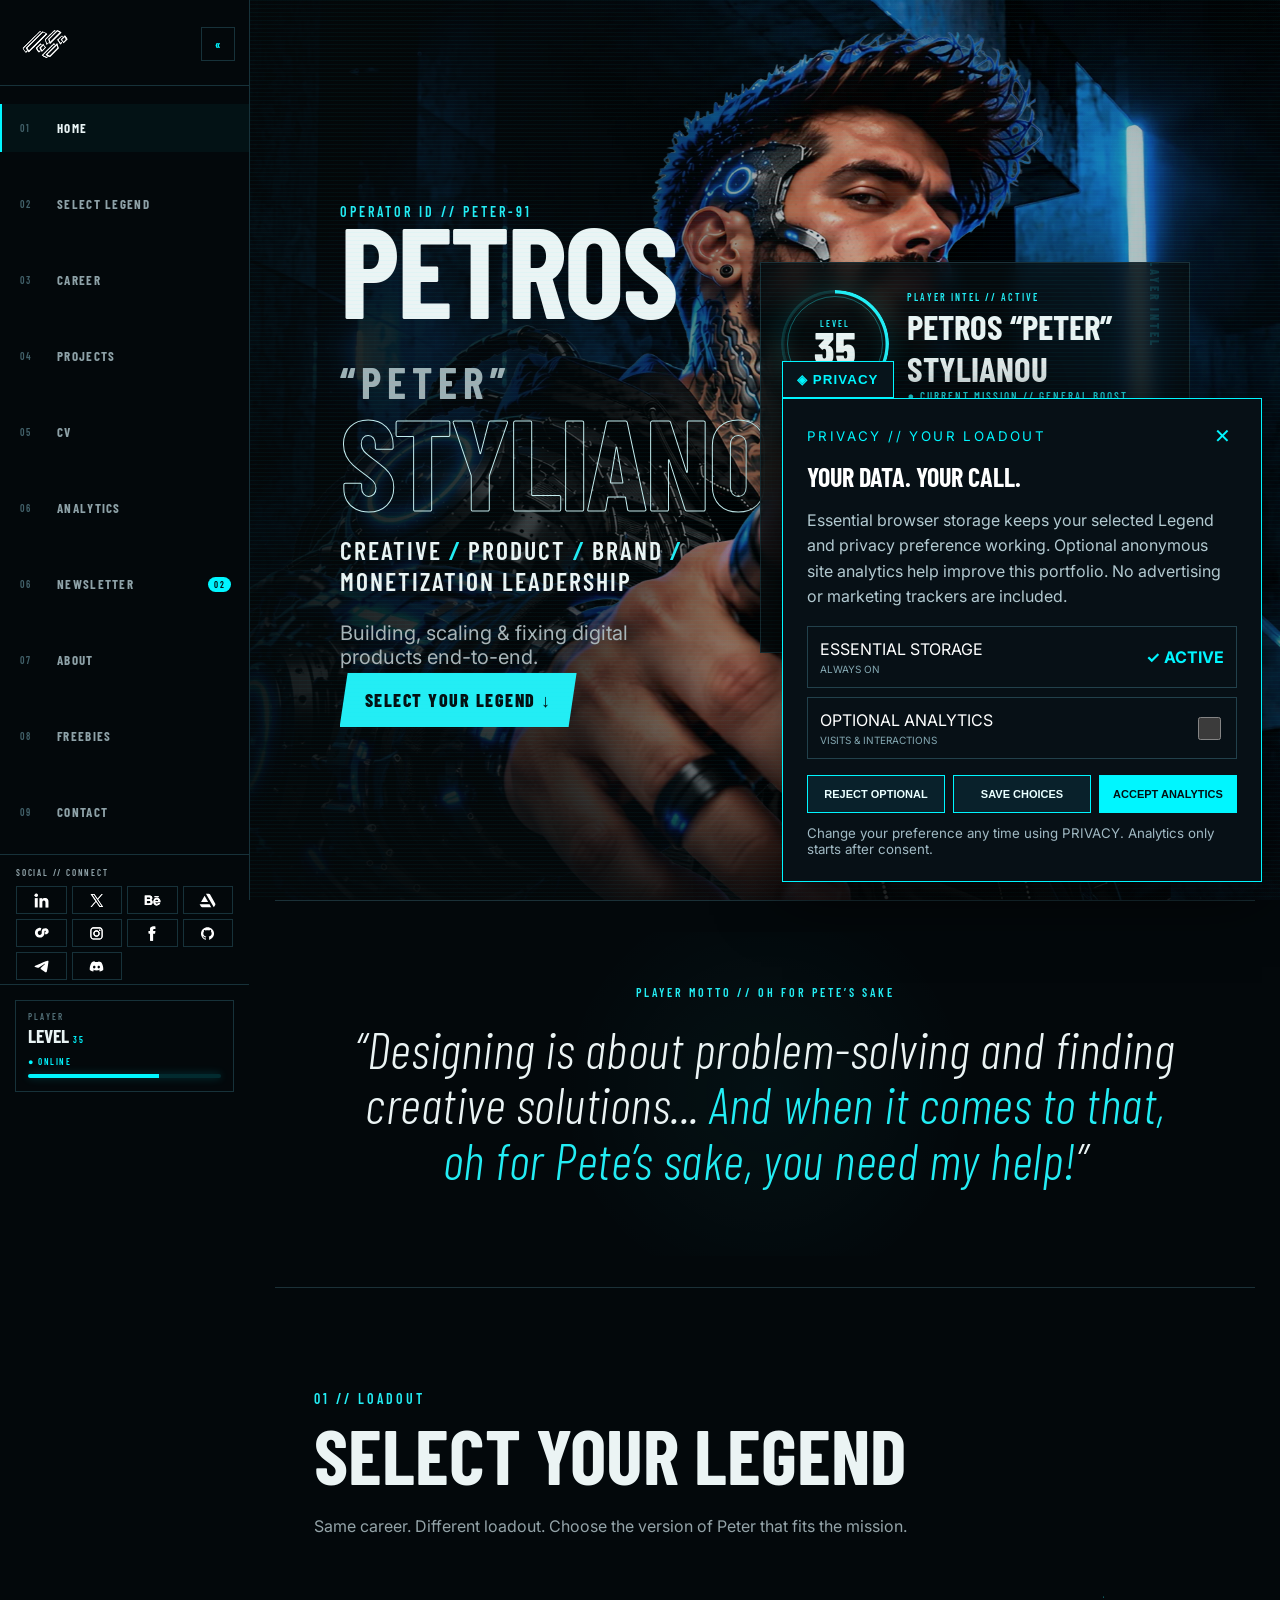
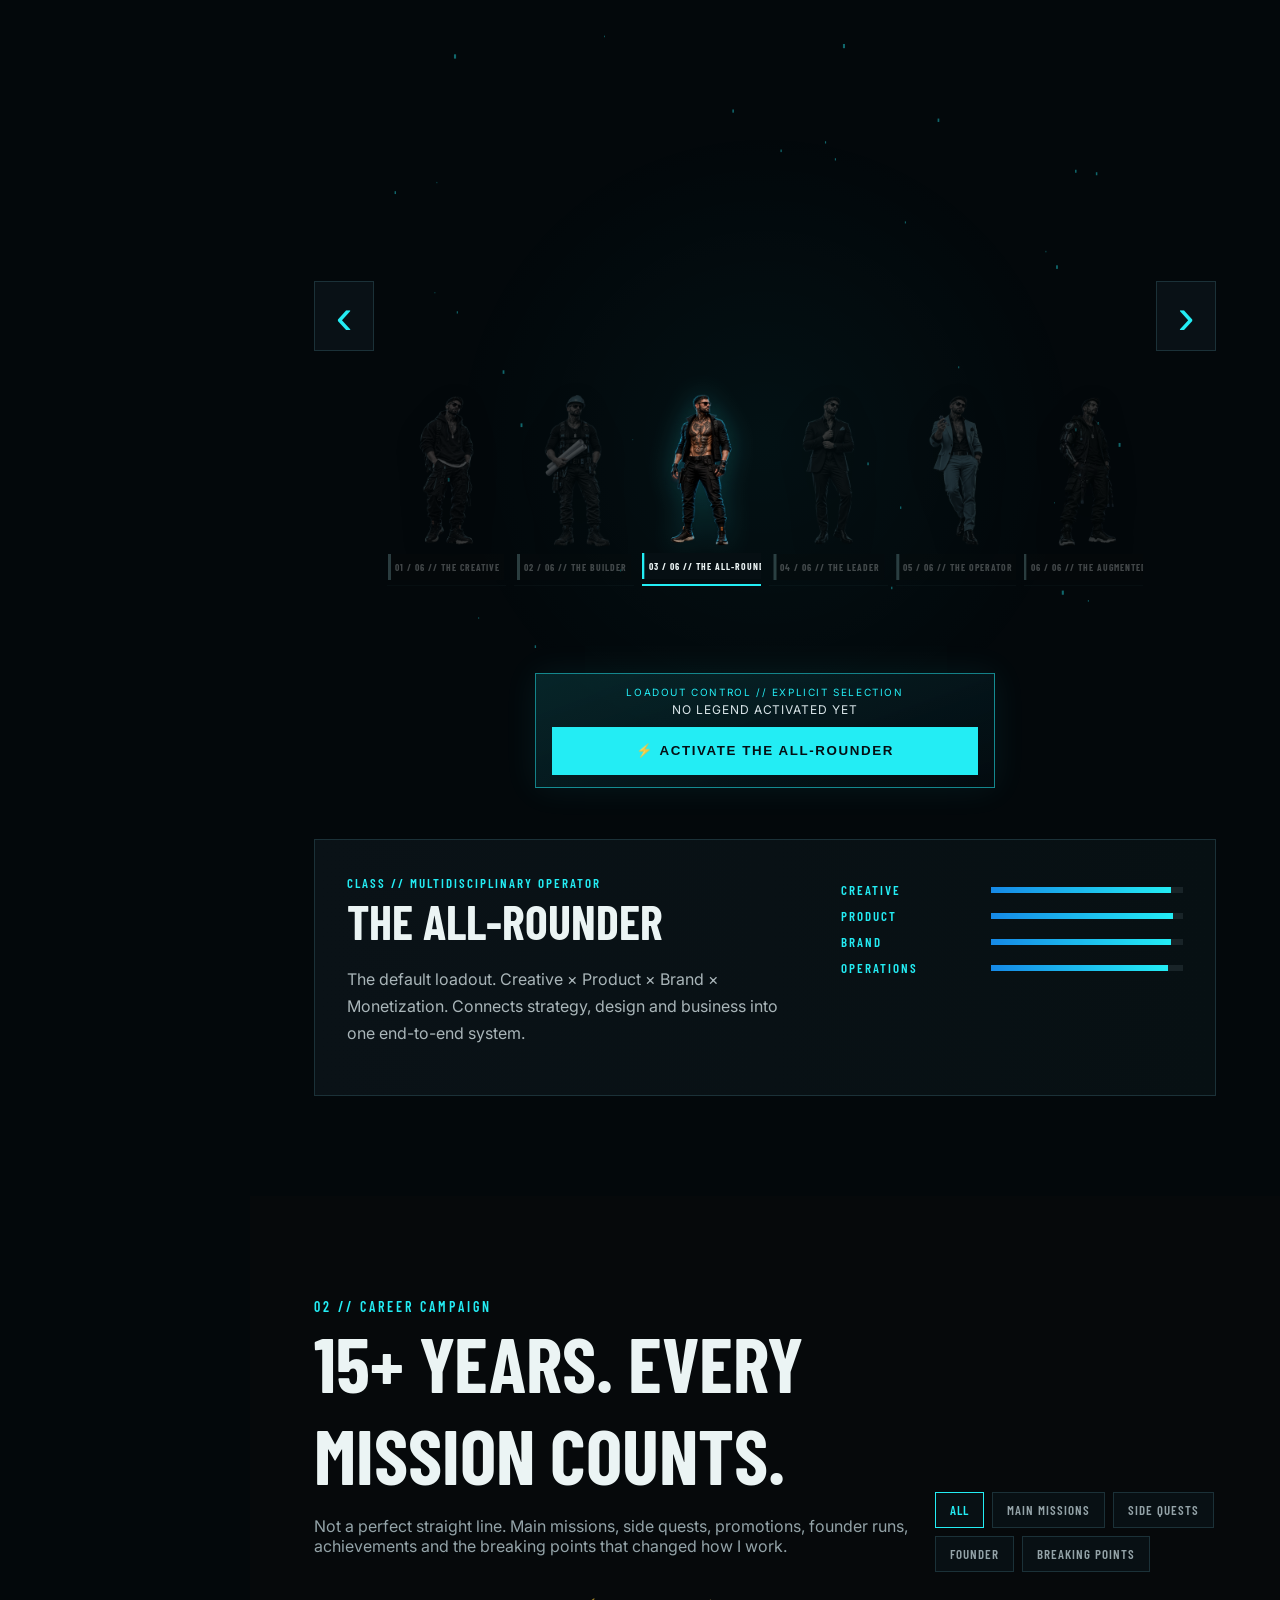
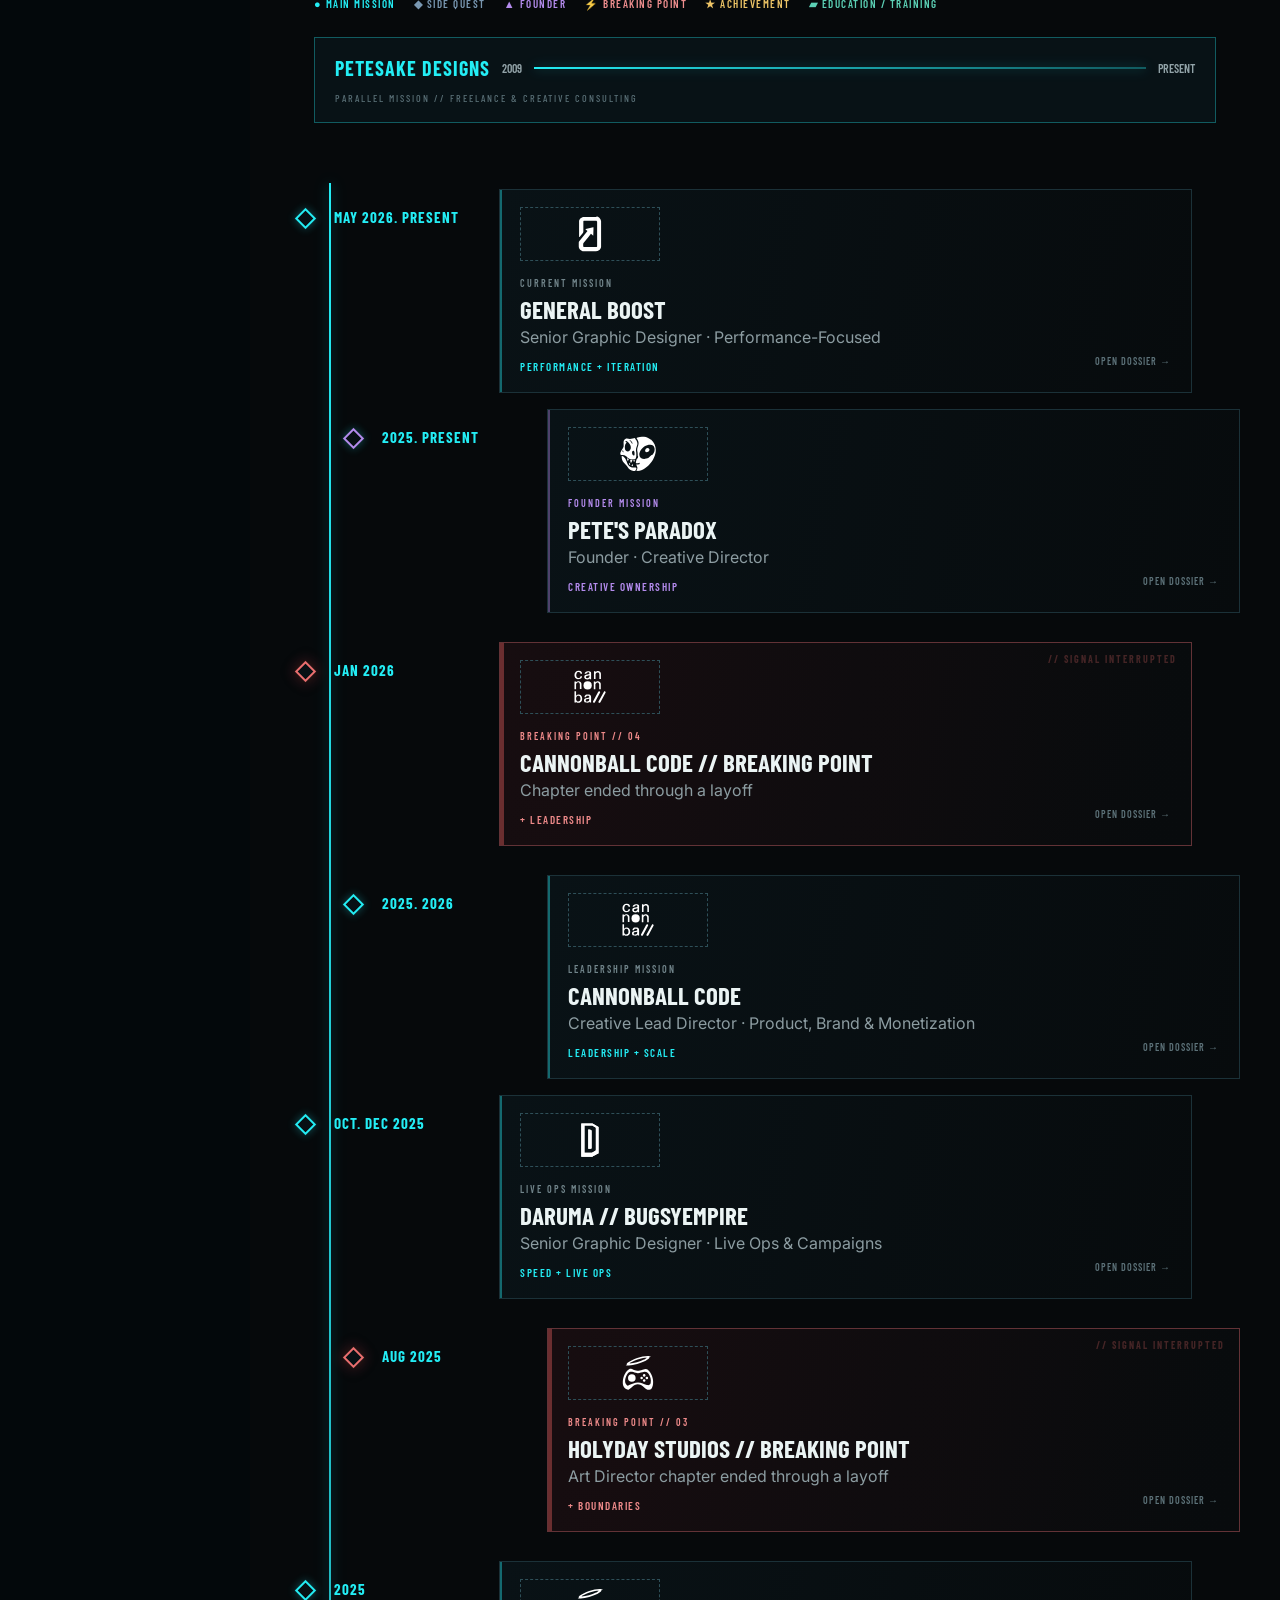
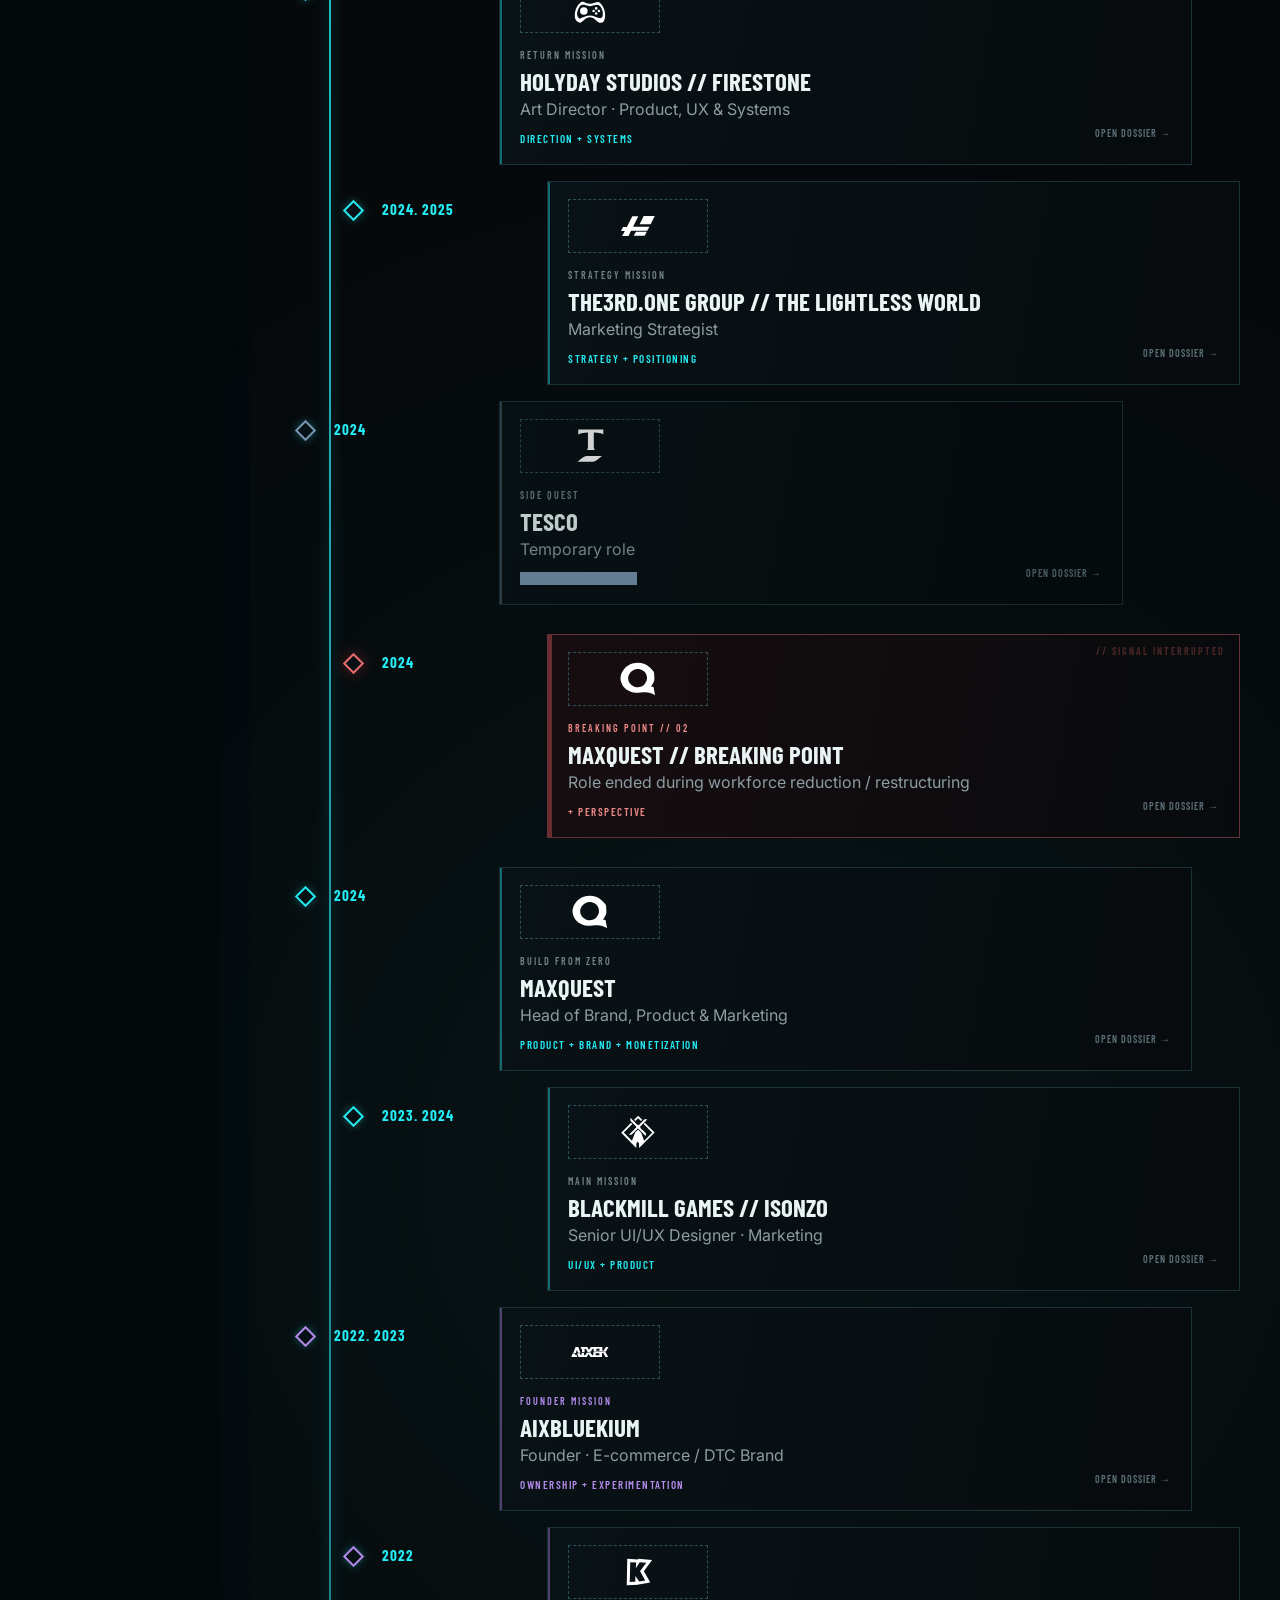
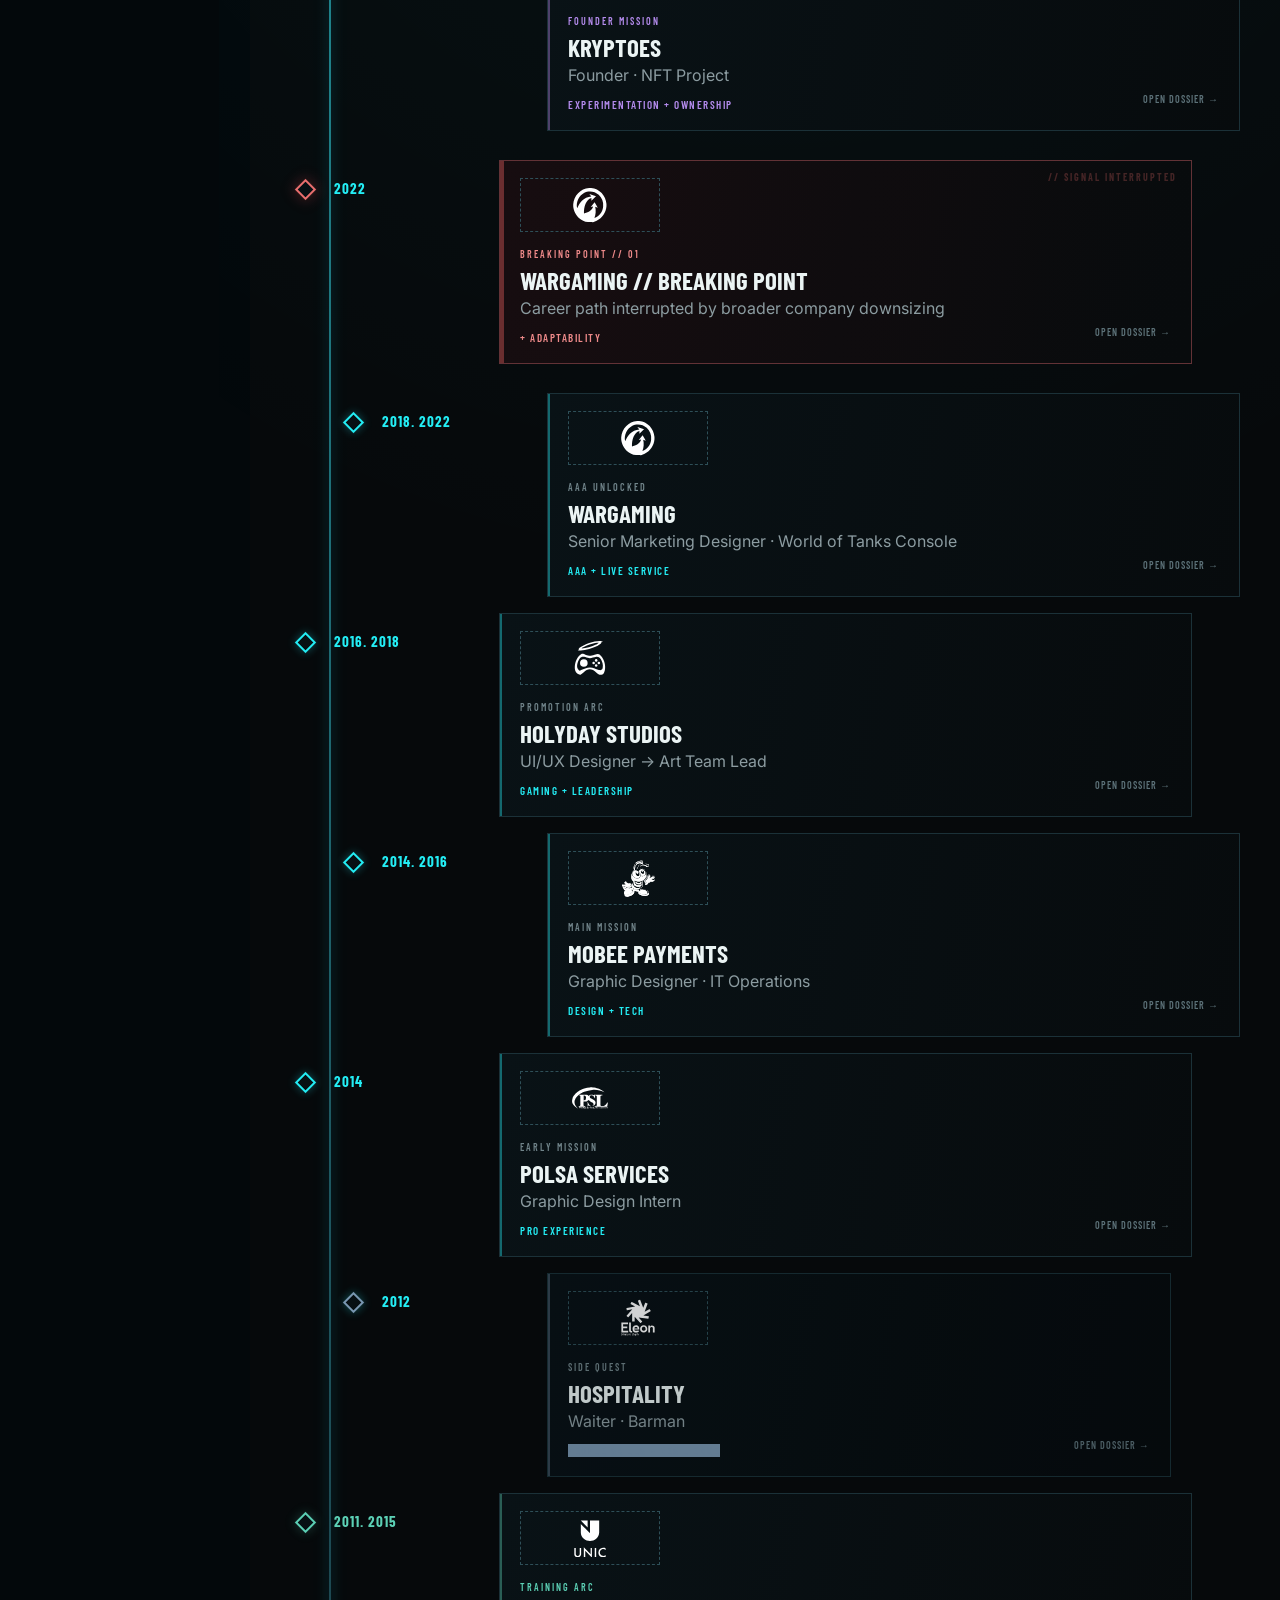
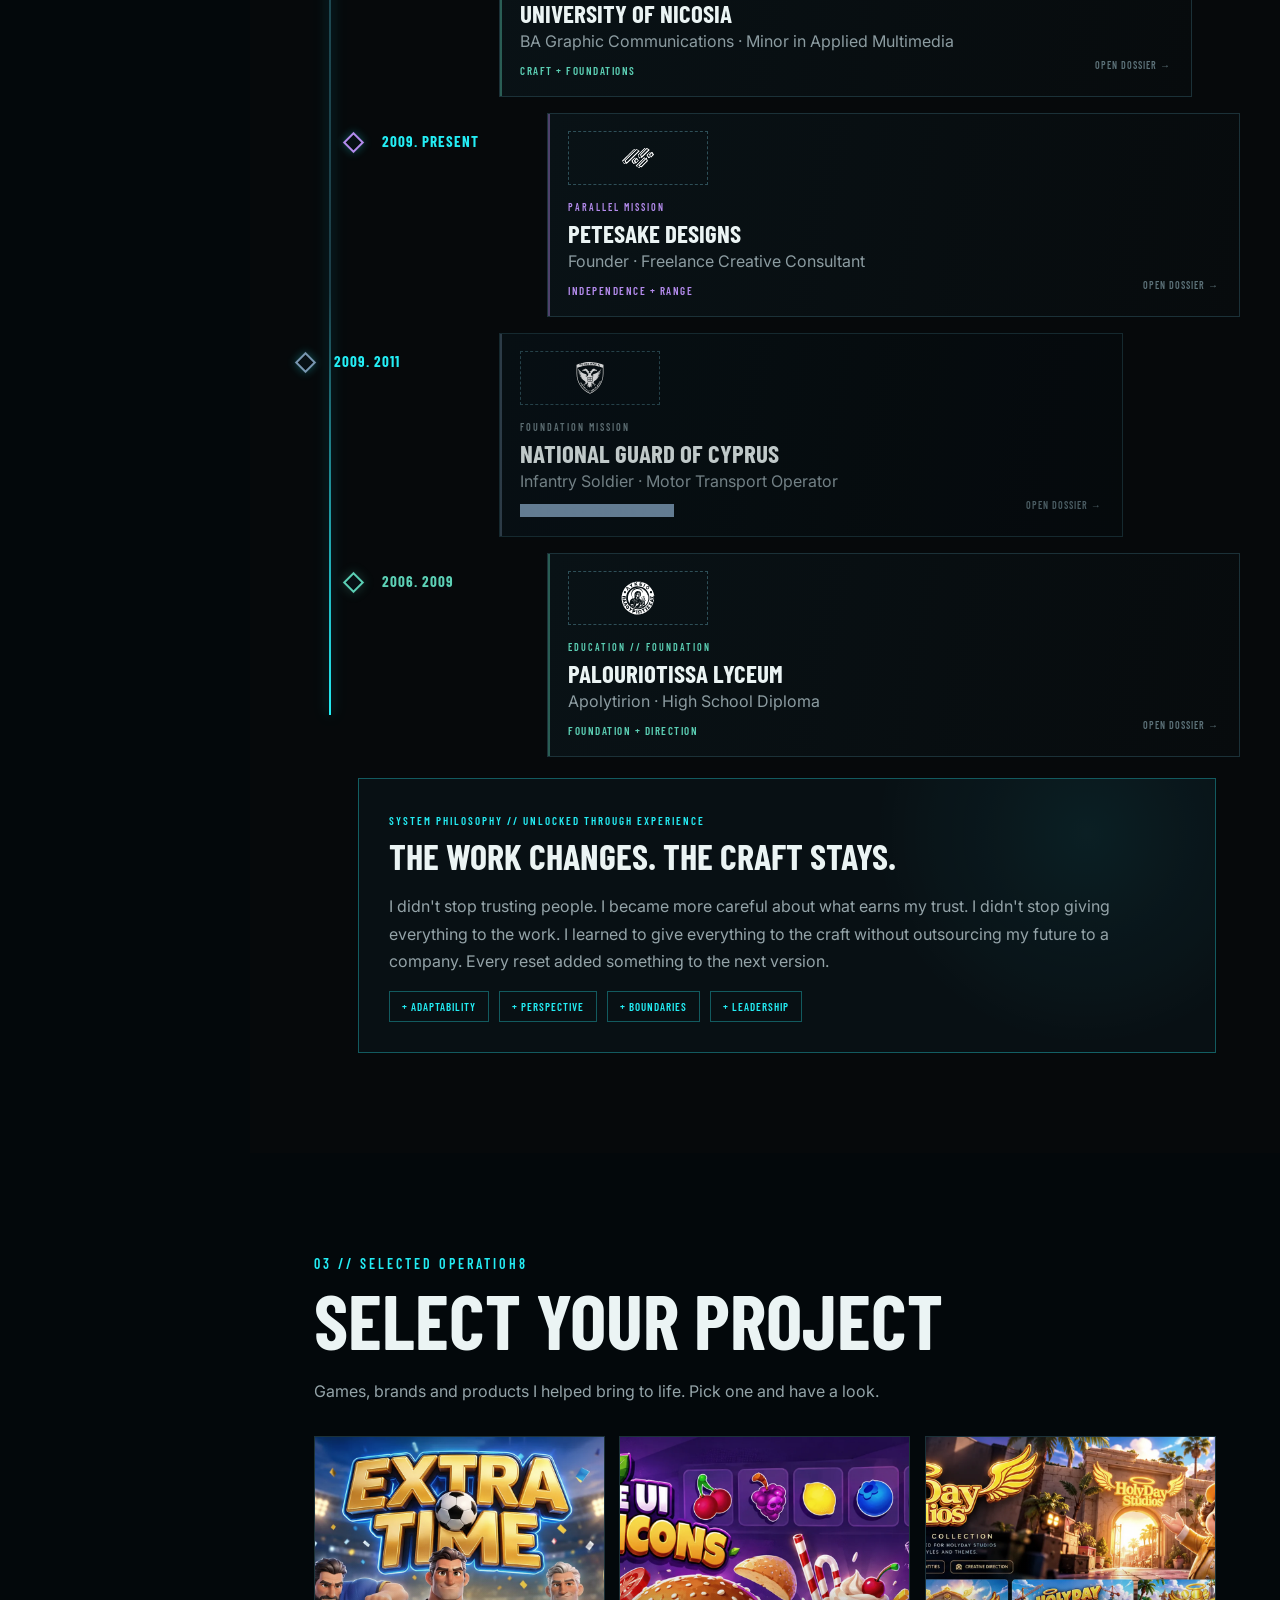
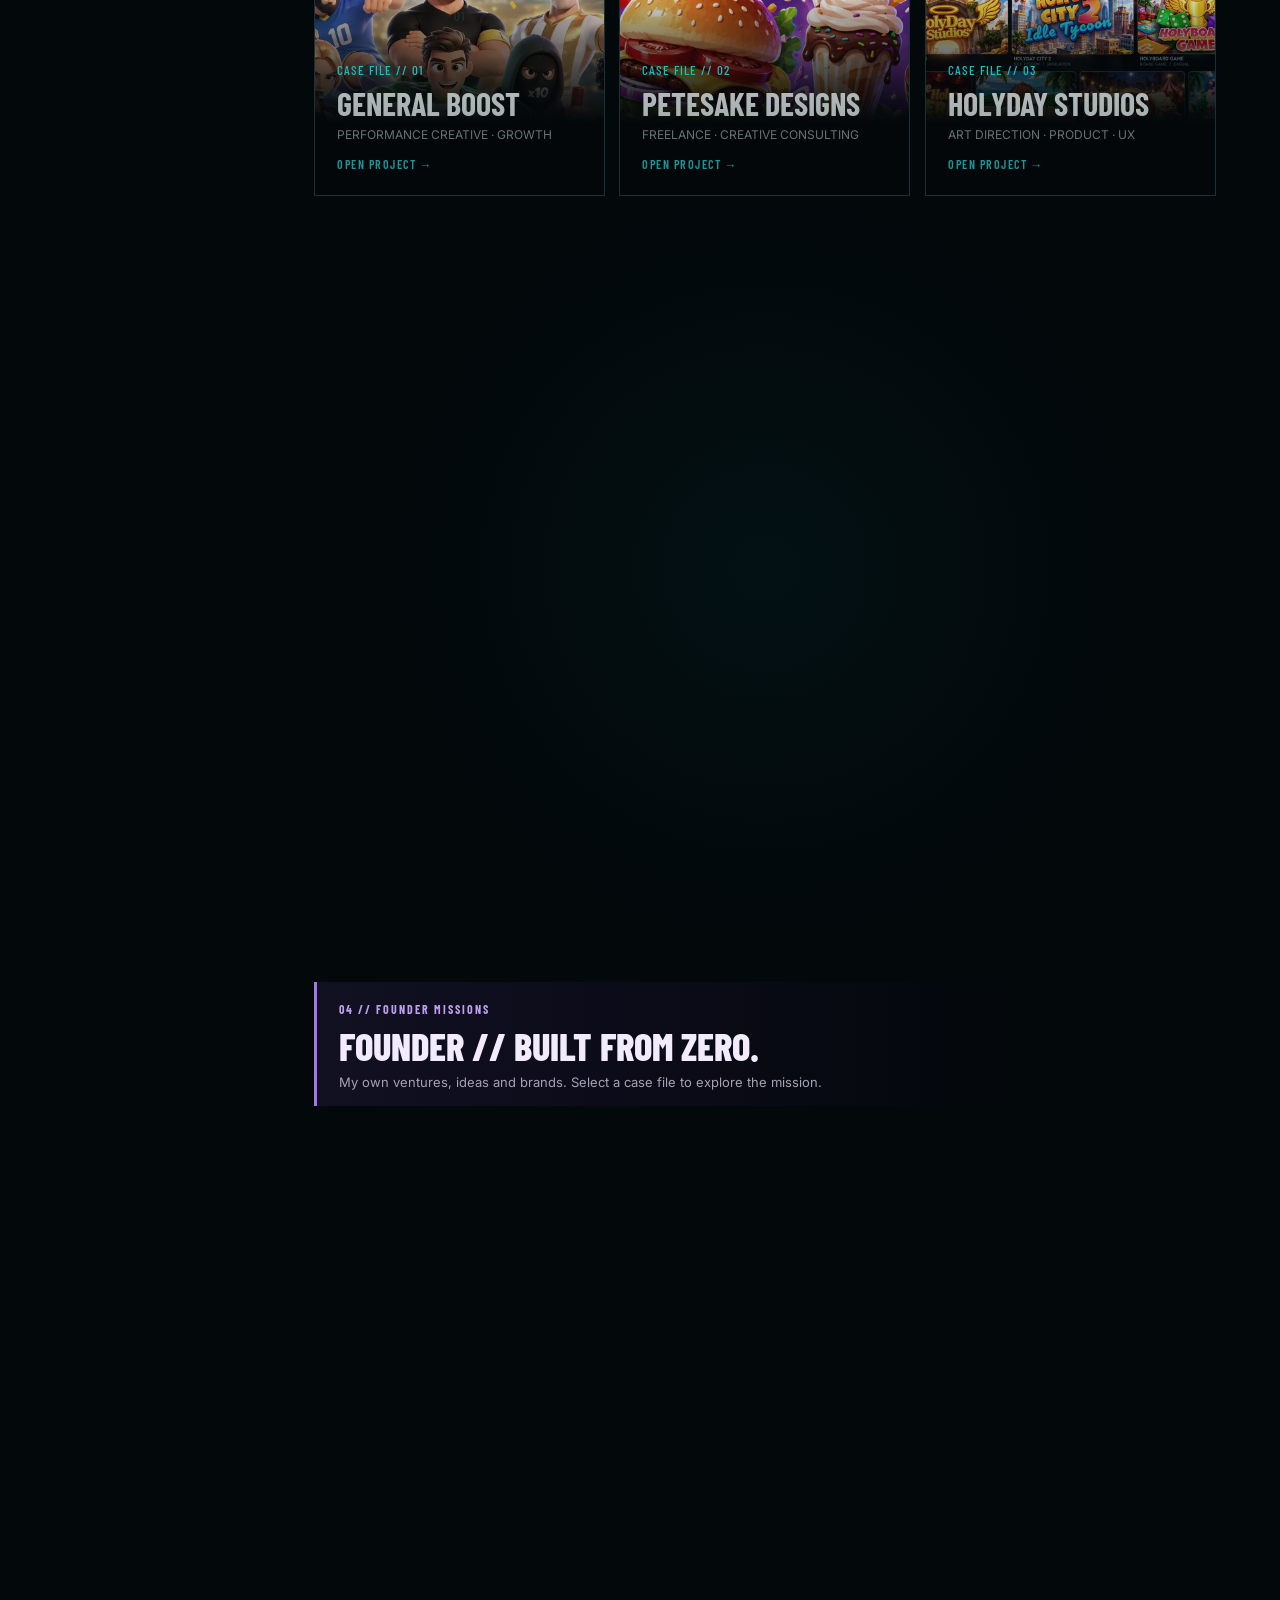
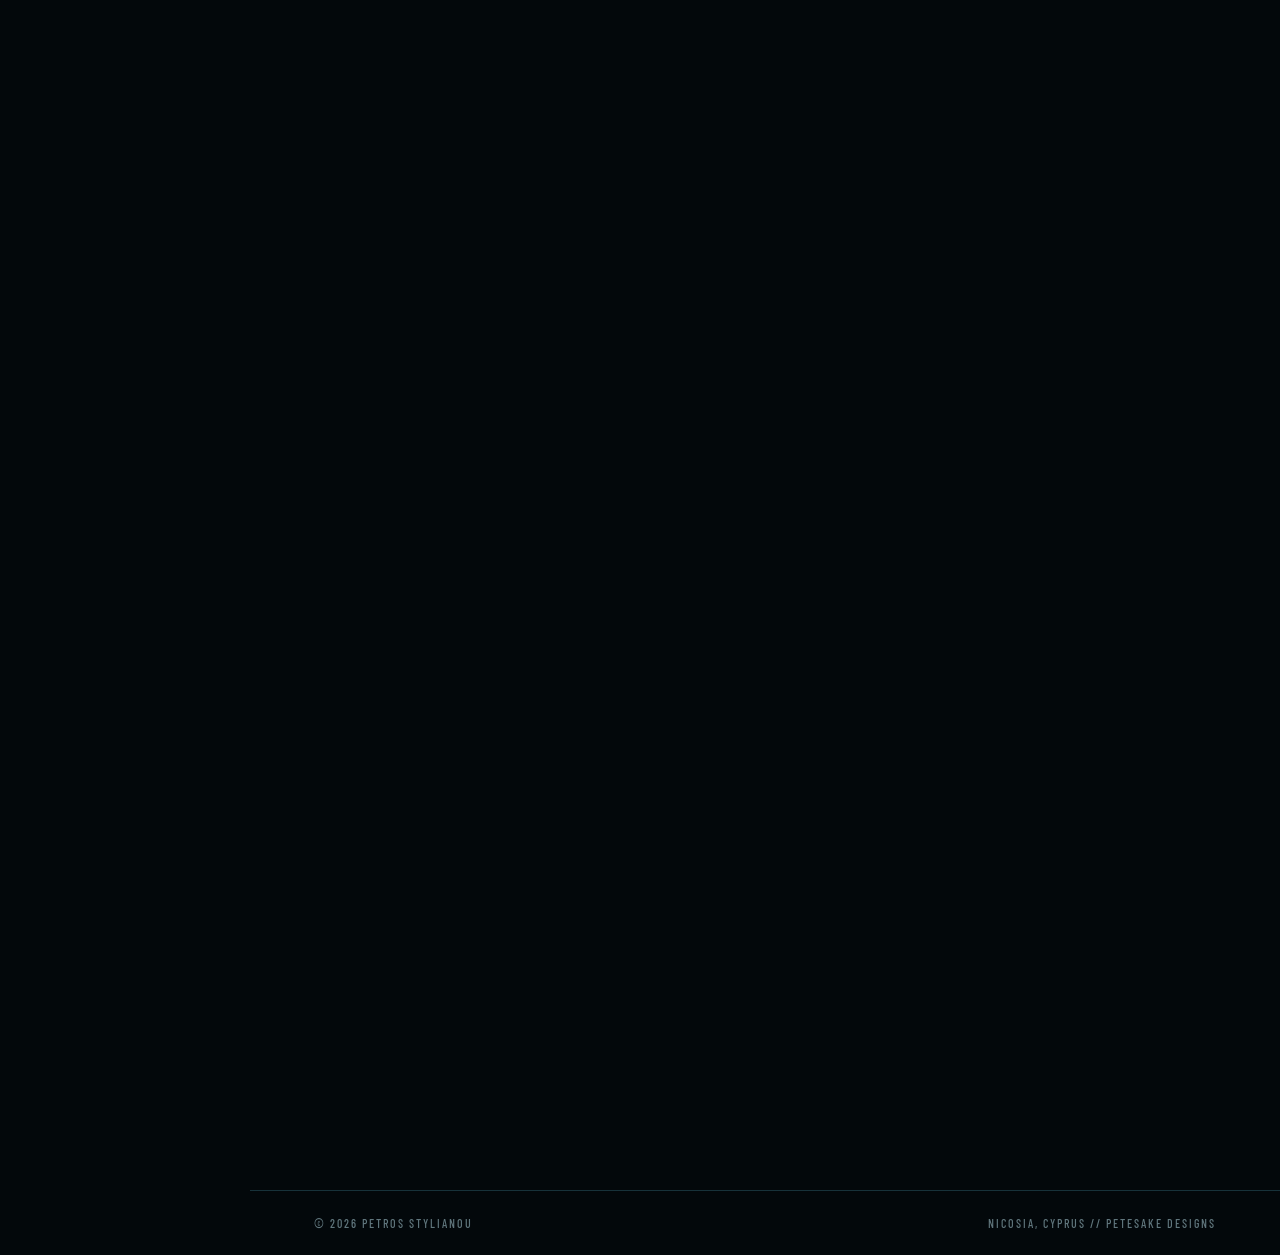
==== commit 32cc698c: "Update index.html" ====
--- a/index.html
+++ b/index.html
@@ -14,4 +14,4 @@
 <section class="career" id="career"><div class="timeline-head"><div class="section-title"><small>02 // CAREER CAMPAIGN</small><h2>15+ YEARS. EVERY MISSION COUNTS.</h2><p>Not a perfect straight line. Main missions, side quests, promotions, founder runs, achievements and the breaking points that changed how I work.</p></div><div class="filters" id="careerFilters"><button class="filter active" data-filter="all">ALL</button><button class="filter" data-filter="main">MAIN MISSIONS</button><button class="filter" data-filter="side">SIDE QUESTS</button><button class="filter" data-filter="founder">FOUNDER</button><button class="filter" data-filter="break">BREAKING POINTS</button></div></div><div class="career-collapsible is-open" id="careerTimelinePanel"><div class="campaign-key"><span class="key-main">● MAIN MISSION</span><span class="key-side">◆ SIDE QUEST</span><span class="key-founder">▲ FOUNDER</span><span class="key-break">⚡ BREAKING POINT</span><span class="key-achievement">★ ACHIEVEMENT</span><span class="key-education">▰ EDUCATION / TRAINING</span></div><div class="petesake-track"><b>PETESAKE DESIGNS</b><span>2009</span><i></i><span>PRESENT</span><em>PARALLEL MISSION // FREELANCE &amp; CREATIVE CONSULTING</em></div><div class="campaign-line" id="timeline"></div><div class="system-update"><small>SYSTEM PHILOSOPHY // UNLOCKED THROUGH EXPERIENCE</small><h3>THE WORK CHANGES. THE CRAFT STAYS.</h3><p>I didn't stop trusting people. I became more careful about what earns my trust. I didn't stop giving everything to the work. I learned to give everything to the craft without outsourcing my future to a company. Every reset added something to the next version.</p><div class="unlock-stats"><span>+ ADAPTABILITY</span><span>+ PERSPECTIVE</span><span>+ BOUNDARIES</span><span>+ LEADERSHIP</span></div></div></div></section>
 <section class="work" id="work"><div class="section-title"><small>03 // SELECTED OPERATIONS</small><h2>SELECT YOUR PROJECT</h2><p>Games, brands and products I helped bring to life. Pick one and have a look.</p></div><div class="project-grid" id="projectGrid"></div></section>
 <section class="home-network"><div class="section-title"><small>NETWORK // SELECTED AFFILIATIONS</small><h2>BUILT ACROSS <span>DIFFERENT WORLDS.</span></h2><p>Gaming, iGaming, studios, products and client collaborations. including work that cannot always be shown publicly.</p></div><div class="affiliation-marquee"><span>WARGAMING</span><span>BLACKMILL GAMES</span><span>HOLYDAY STUDIOS</span><span>STAKE</span><span>RAINBET</span><span>PULSZ</span><span>HELLO MILLIONS</span><span>MAXQUEST</span><span>SWEEPKINGS</span><span>DARUMA.US</span><span>0T0 STUDIOS</span><span>THE3RD.ONE</span></div><a class="text-link" href="about.html#network">OPEN FULL NETWORK →</a></section><section class="final"><small>MISSION STATUS // AVAILABLE</small><h2>I DON'T FOLLOW THE GAME.<br/><span>I BUILD THE PLAYBOOK.</span></h2><a class="cta" href="https://calendly.com/petesakedesigns/30min" rel="noopener" target="_blank">BOOK A 30 MIN CALL →</a></section></main>
-<div class="modal" id="careerModal"><div class="modal-box career-dossier"><button class="modal-close" id="careerClose">×</button><span id="careerType"></span><div class="career-logo-slot" id="careerLogo"><span>COMPANY SVG</span></div><h3 id="careerTitle"></h3><div class="dossier-meta" id="careerMeta"></div><p id="careerDesc"></p><div class="lesson" id="careerLesson"></div><div class="skin-slot"><div class="career-skin-art" id="careerSkinArt"><span>CAREER SCENE // LOADING</span></div></div></div></div><div class="modal" id="projectModal"><div class="modal-box"><button class="modal-close" id="modalClose">×</button><small class="eyebrow" id="modalType"></small><h3 id="modalTitle"></h3><p id="modalDesc"></p><div class="project-gallery" id="modalGallery"></div></div></div><div aria-hidden="true" aria-label="Expanded portfolio artwork" aria-modal="true" class="artwork-lightbox" id="artworkLightbox" role="dialog"><div class="artwork-lightbox-panel"><div class="artwork-lightbox-top"><span>VISUAL EVIDENCE // FULL VIEW</span><span id="artworkCount"></span><button aria-label="Close expanded artwork" id="artworkClose" type="button">✕ CLOSE</button></div><div class="artwork-lightbox-image"><button aria-label="Previous artwork" class="artwork-arrow" id="artworkPrev" type="button">‹</button><img alt="" id="artworkFullImage"/><button aria-label="Next artwork" class="artwork-arrow" id="artworkNext" type="button">›</button></div><p id="artworkCaption"></p></div></div><footer>© 2026 PETROS STYLIANOU <span>NICOSIA, CYPRUS // PETESAKE DESIGNS</span></footer></div><script src="telemetry-config.js"></script><script src="script.js"></script><script defer="" src="cookie-consent.js"></script></body></html>+<div class="modal" id="careerModal"><div class="modal-box career-dossier"><button class="modal-close" id="careerClose">×</button><span id="careerType"></span><div class="career-logo-slot" id="careerLogo"><span>COMPANY SVG</span></div><h3 id="careerTitle"></h3><div class="dossier-meta" id="careerMeta"></div><p id="careerDesc"></p><div class="lesson" id="careerLesson"></div><div class="skin-slot"><div class="career-skin-art" id="careerSkinArt"><span>CAREER SCENE // LOADING</span></div></div></div></div><div class="modal" id="projectModal"><div class="modal-box"><button class="modal-close" id="modalClose">×</button><small class="eyebrow" id="modalType"></small><h3 id="modalTitle"></h3><p id="modalDesc"></p><div class="project-gallery" id="modalGallery"></div></div></div><div aria-hidden="true" aria-label="Expanded portfolio artwork" aria-modal="true" class="artwork-lightbox" id="artworkLightbox" role="dialog"><div class="artwork-lightbox-panel"><div class="artwork-lightbox-top"><span>VISUAL EVIDENCE // FULL VIEW</span><span id="artworkCount"></span><button aria-label="Close expanded artwork" id="artworkClose" type="button">✕ CLOSE</button></div><div class="artwork-lightbox-image"><button aria-label="Previous artwork" class="artwork-arrow" id="artworkPrev" type="button">‹</button><img alt="" id="artworkFullImage"/><button aria-label="Next artwork" class="artwork-arrow" id="artworkNext" type="button">›</button></div><p id="artworkCaption"></p></div></div><footer>© 2026 PETROS STYLIANOU <span>NICOSIA, CYPRUS // PETESAKE DESIGNS</span></footer></div><script src="telemetry-config.js"></script><script src="script.js"></script><script defer="" src="cookie-consent.js"></script><script defer="" src="telemetry-tracker.js"></script></body></html>
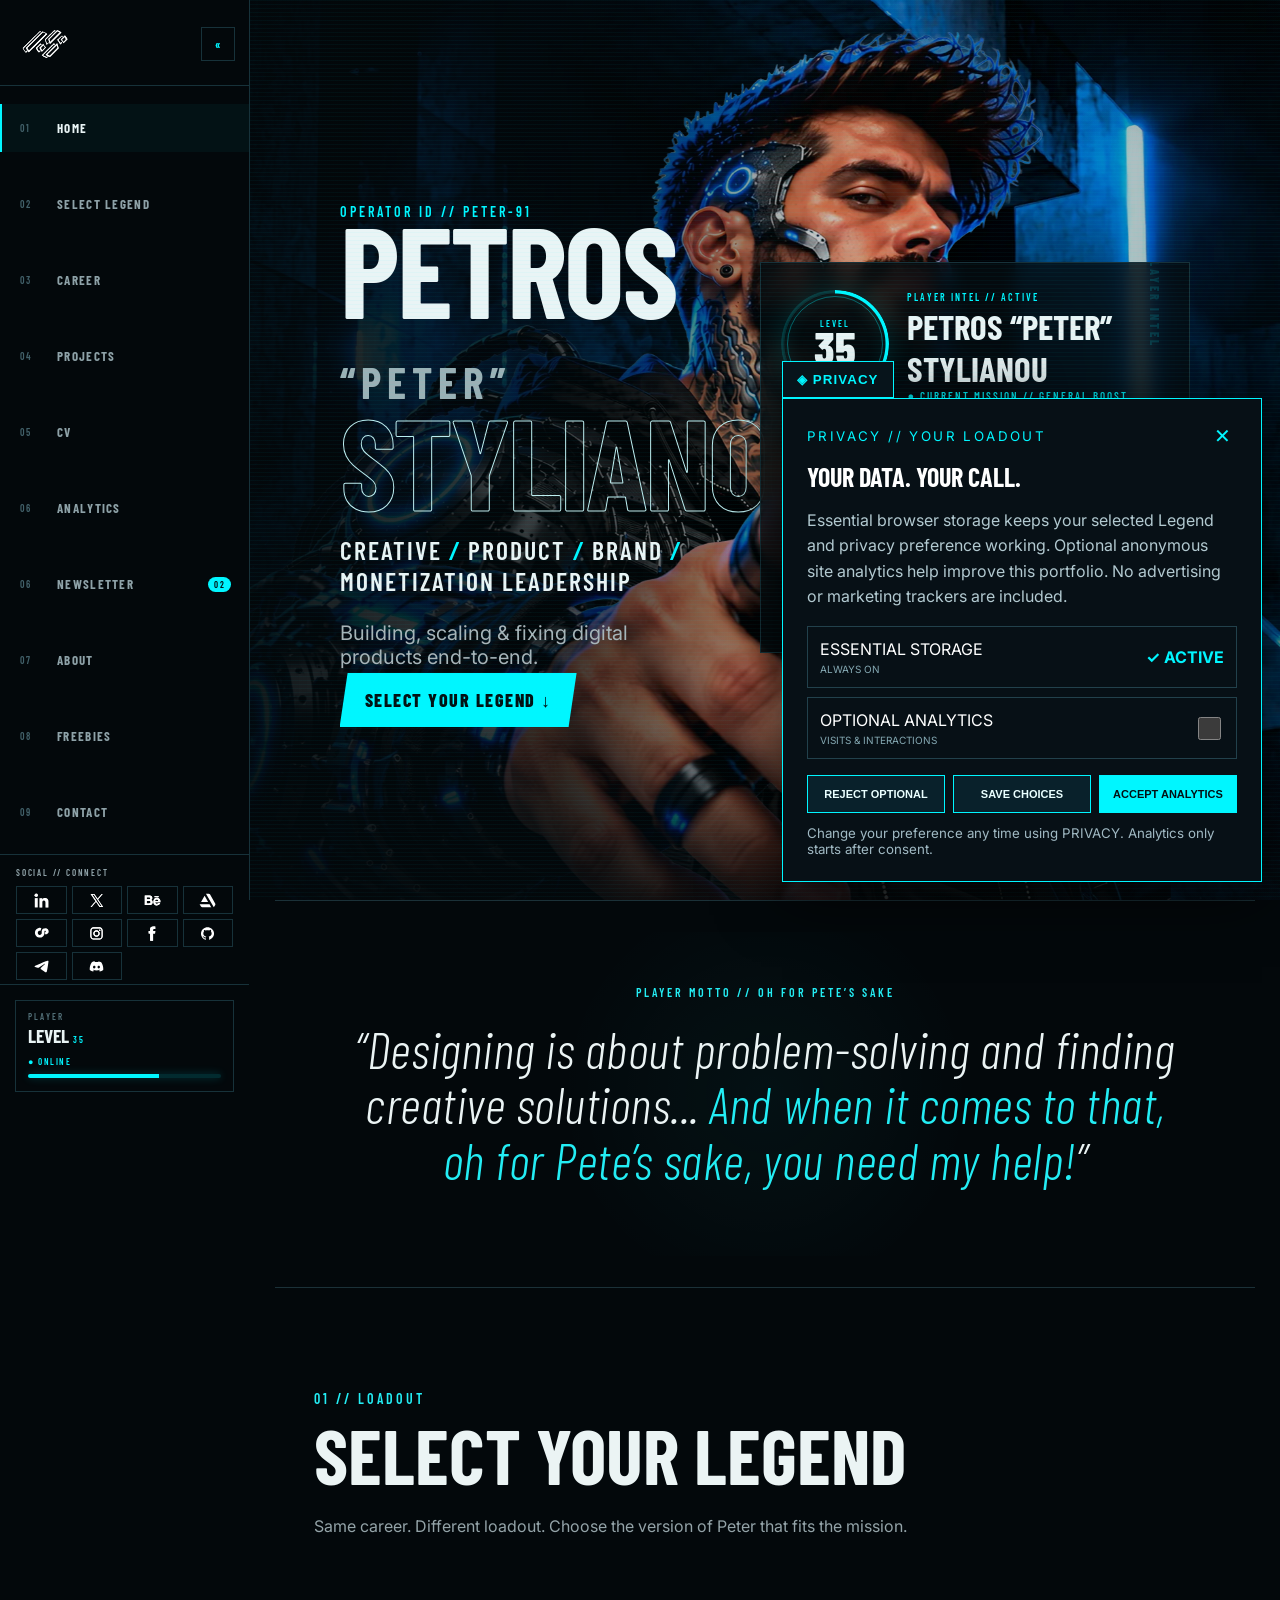
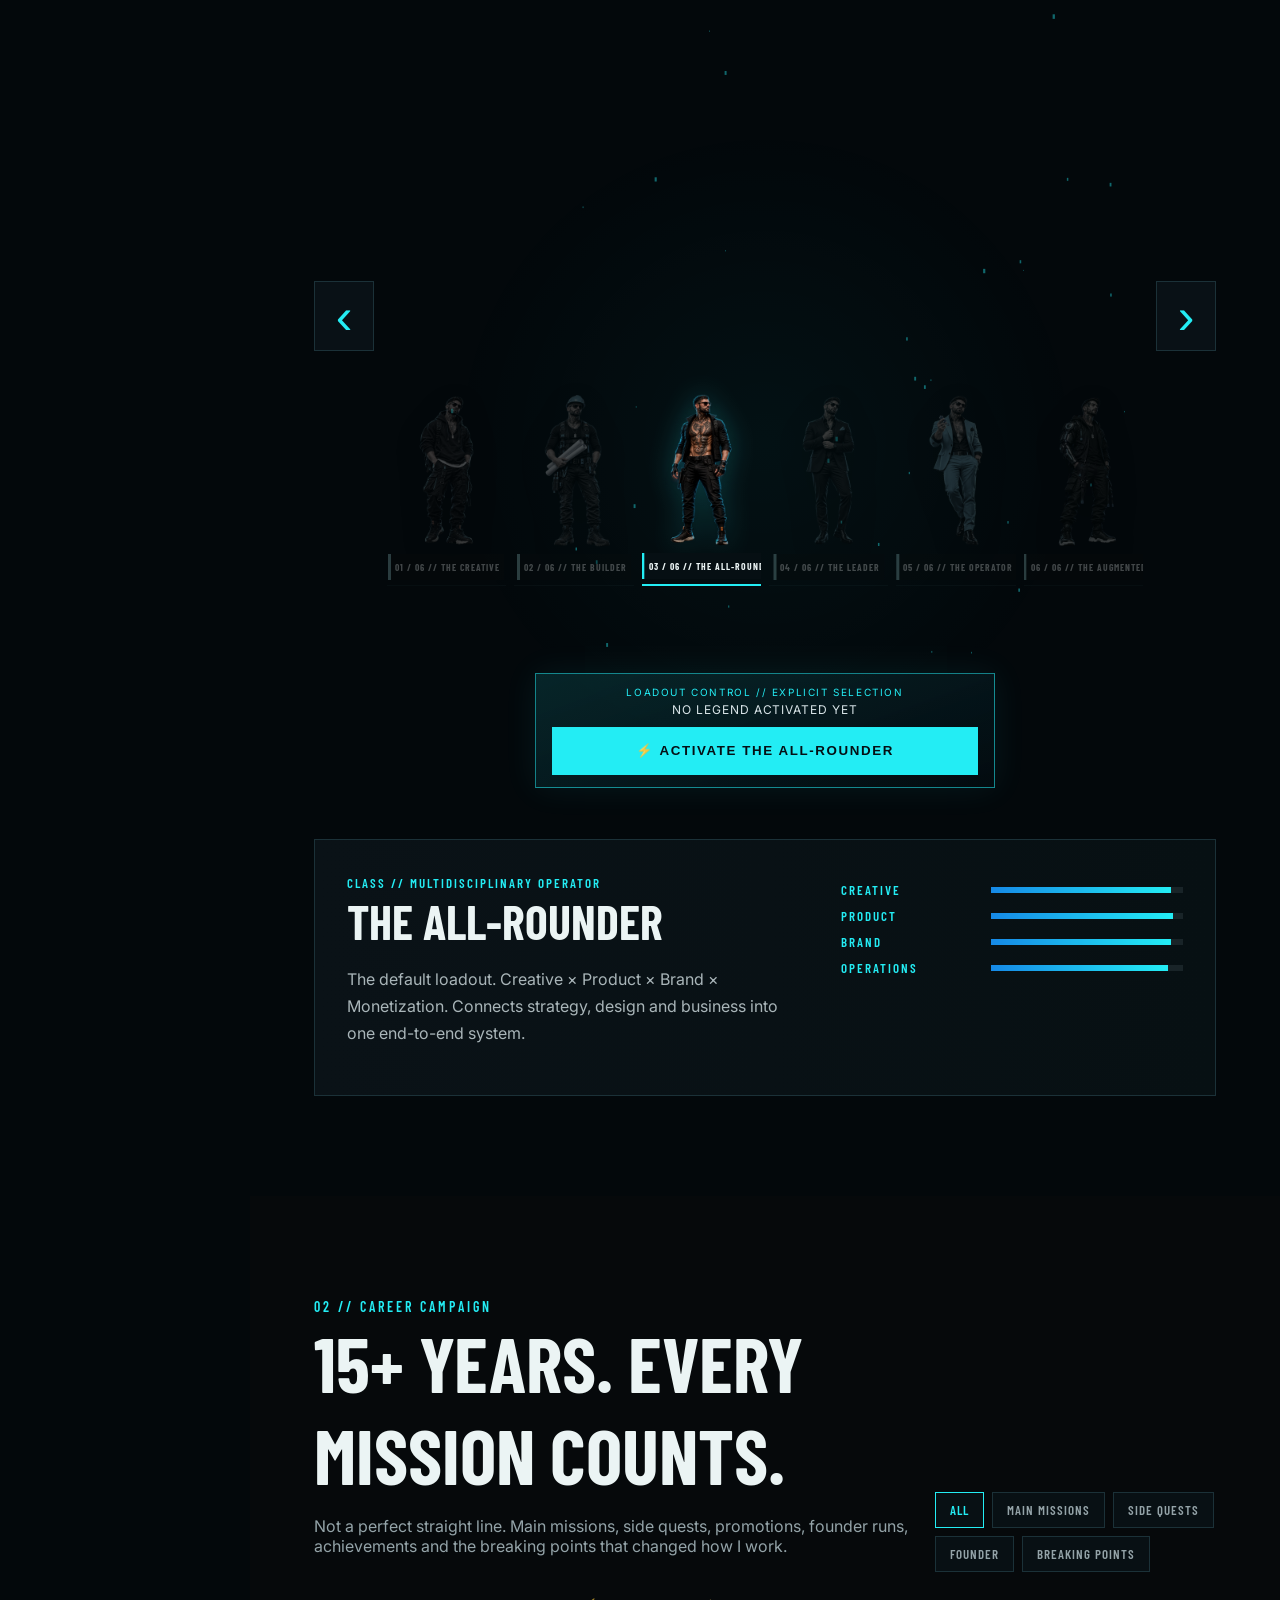
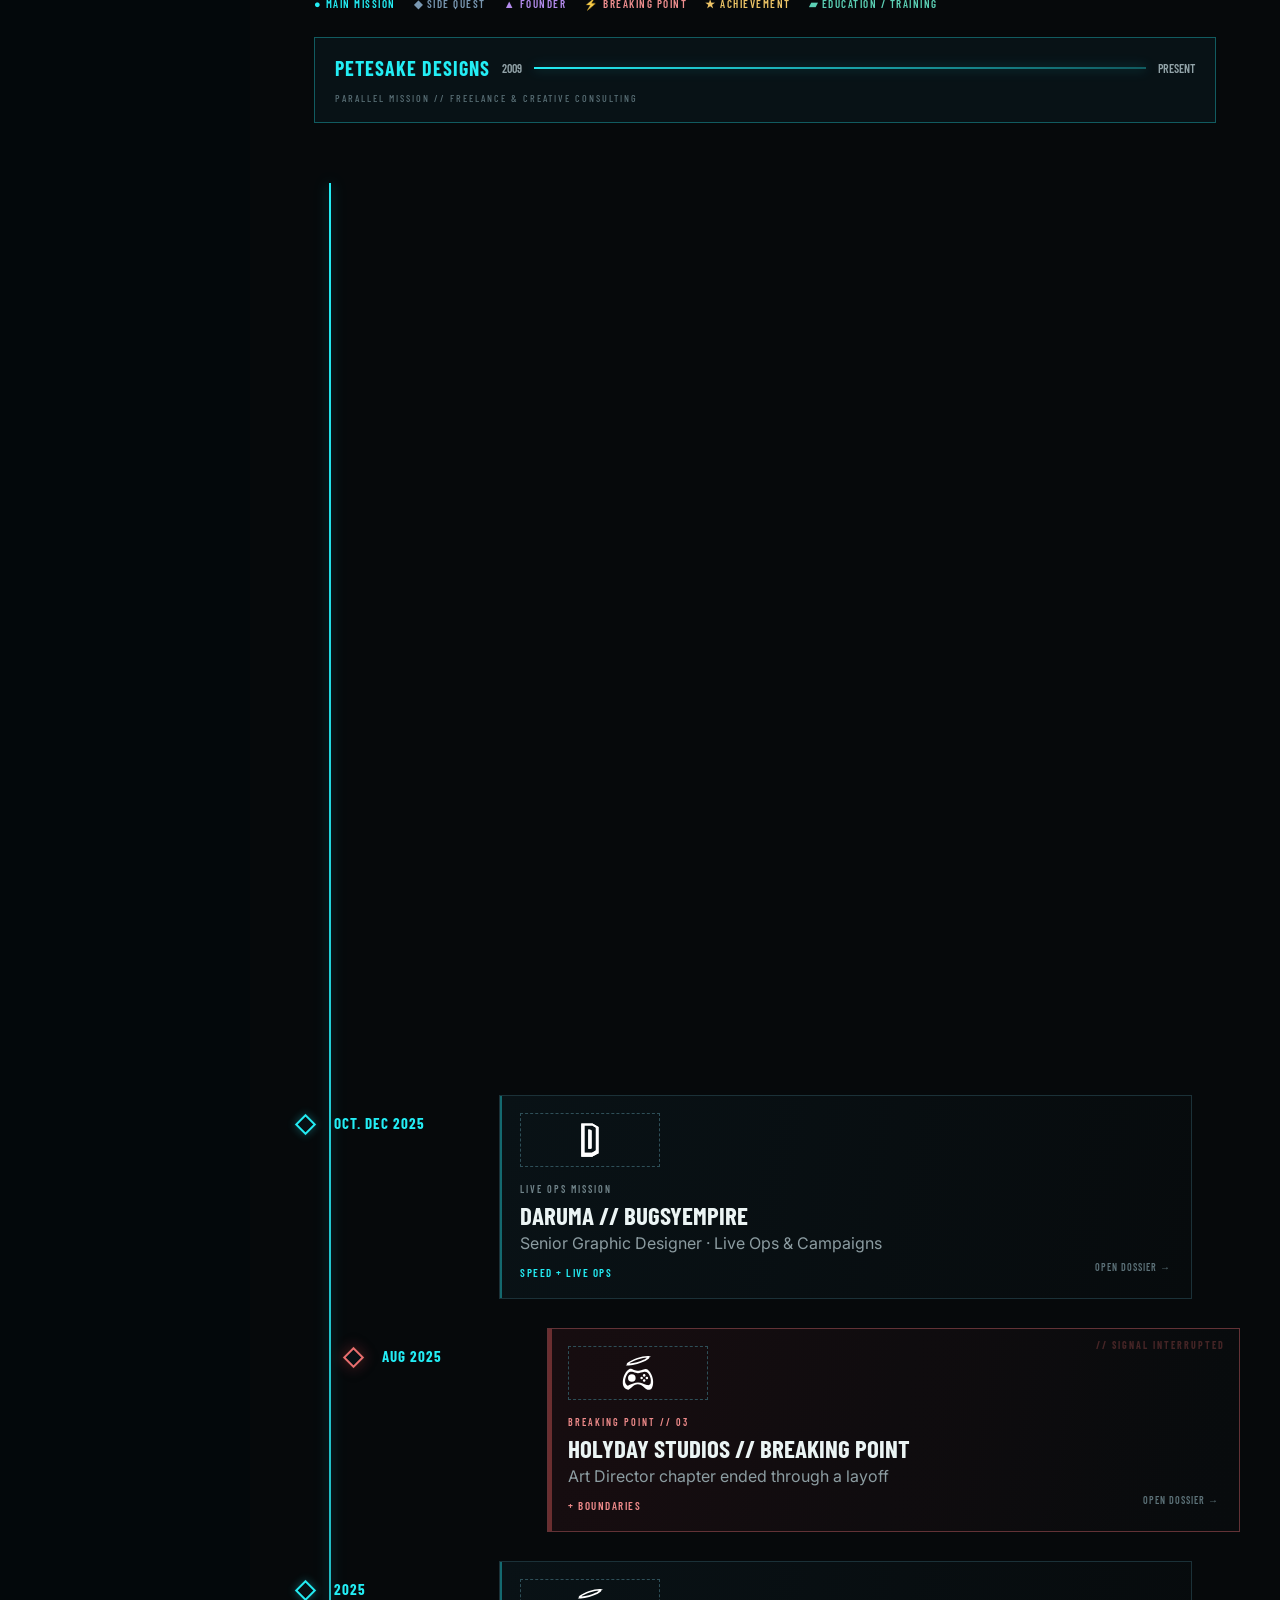
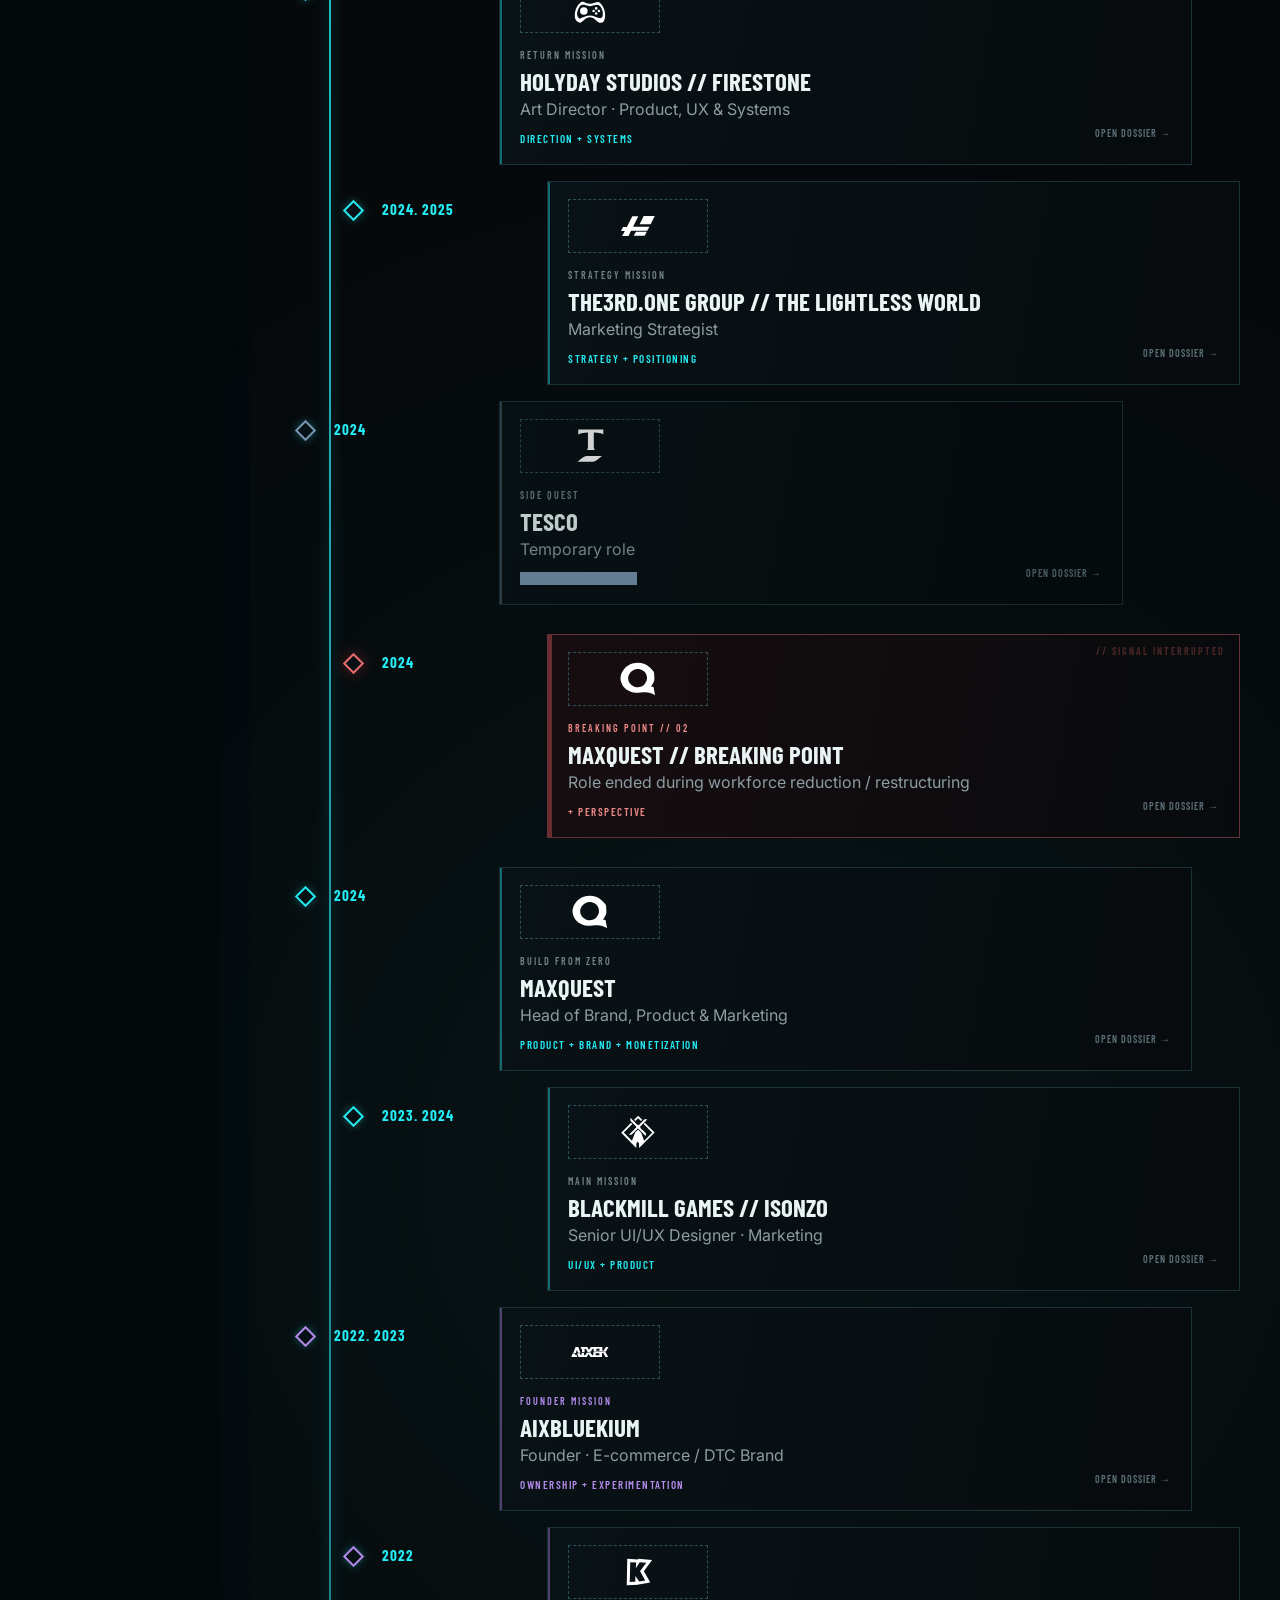
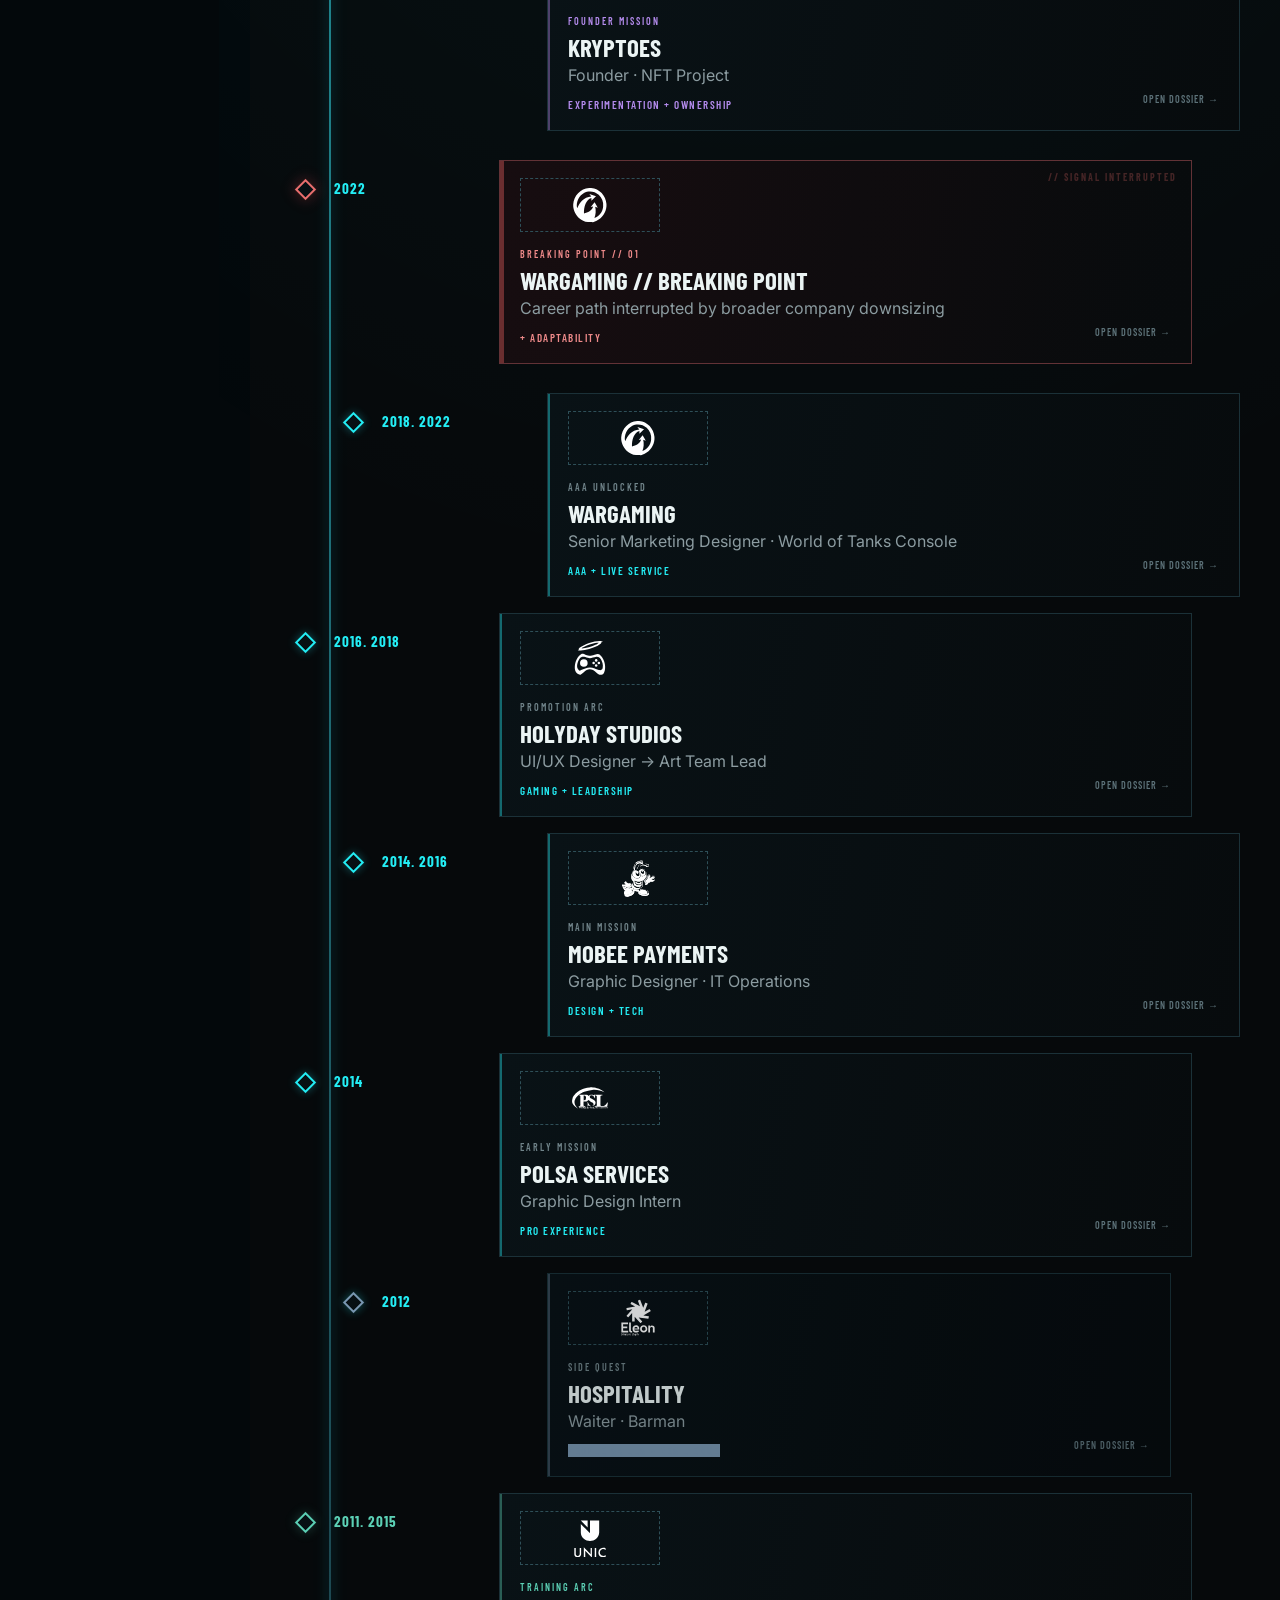
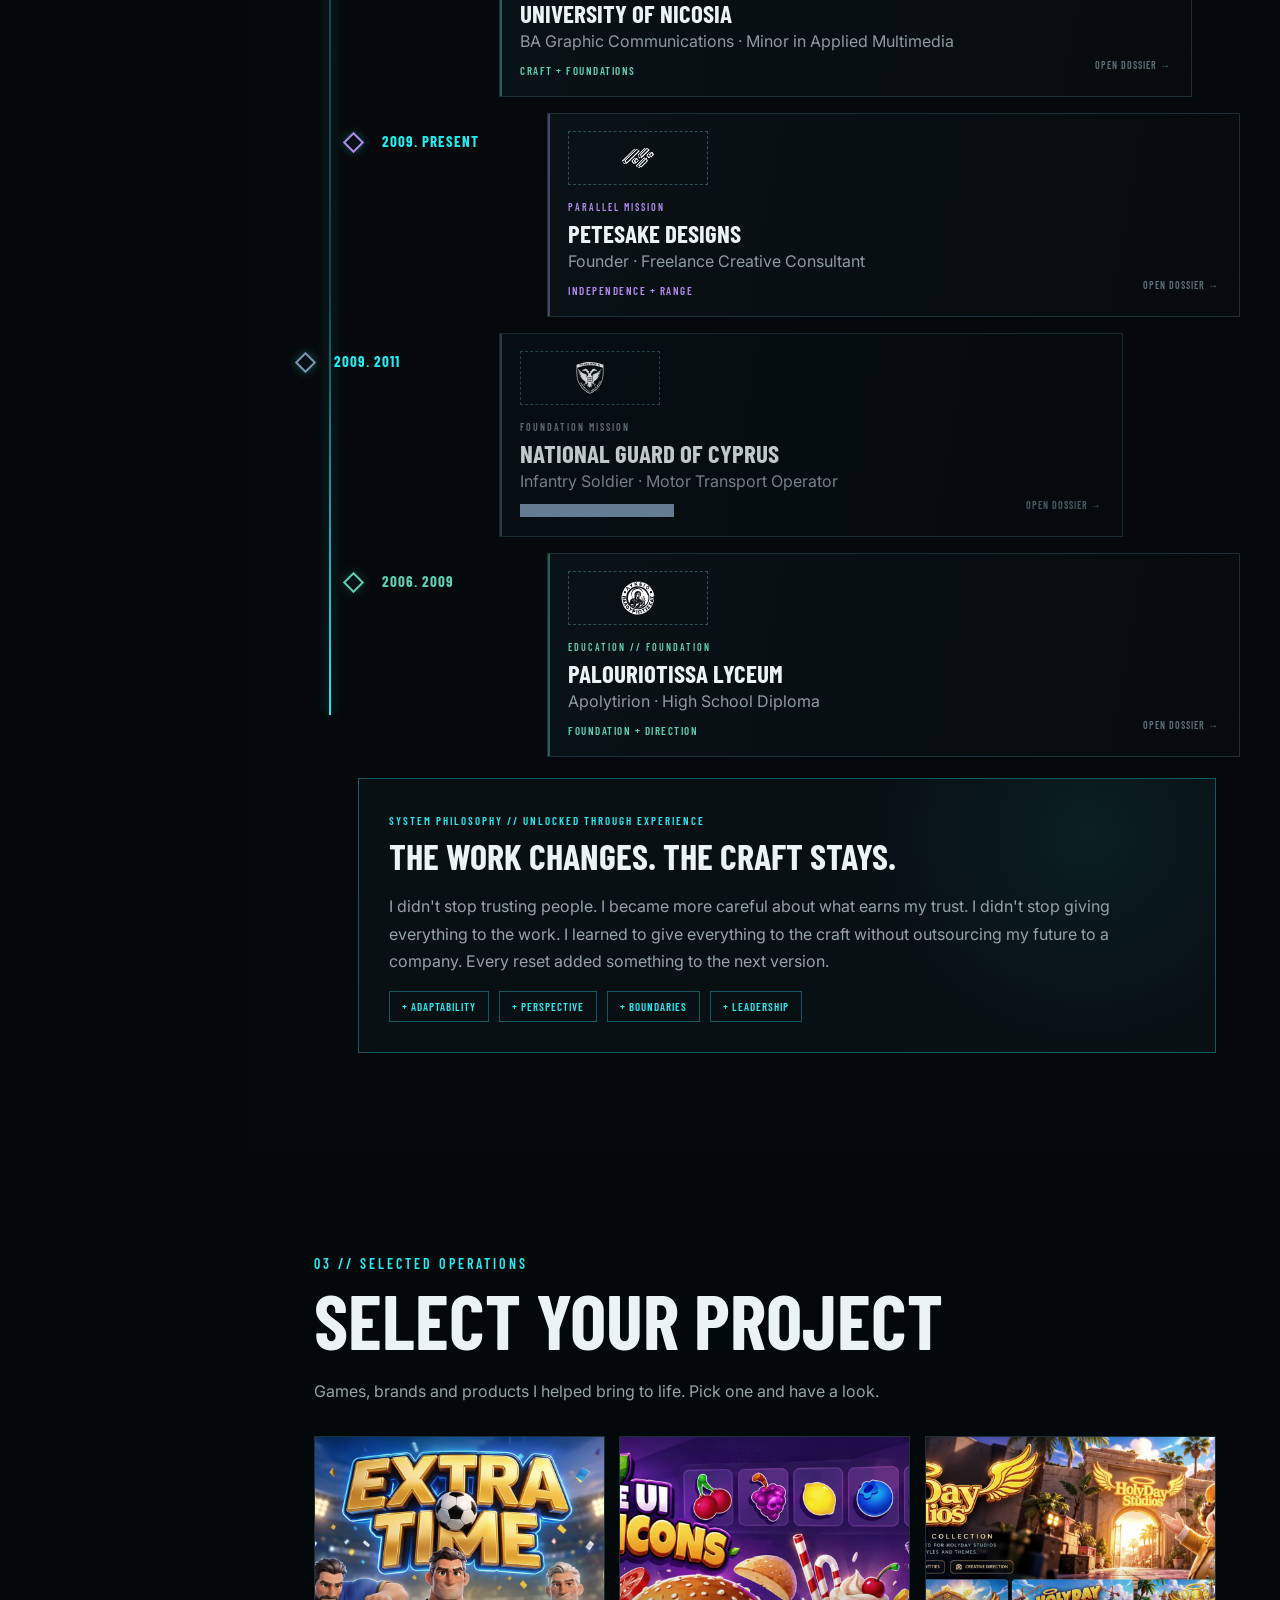
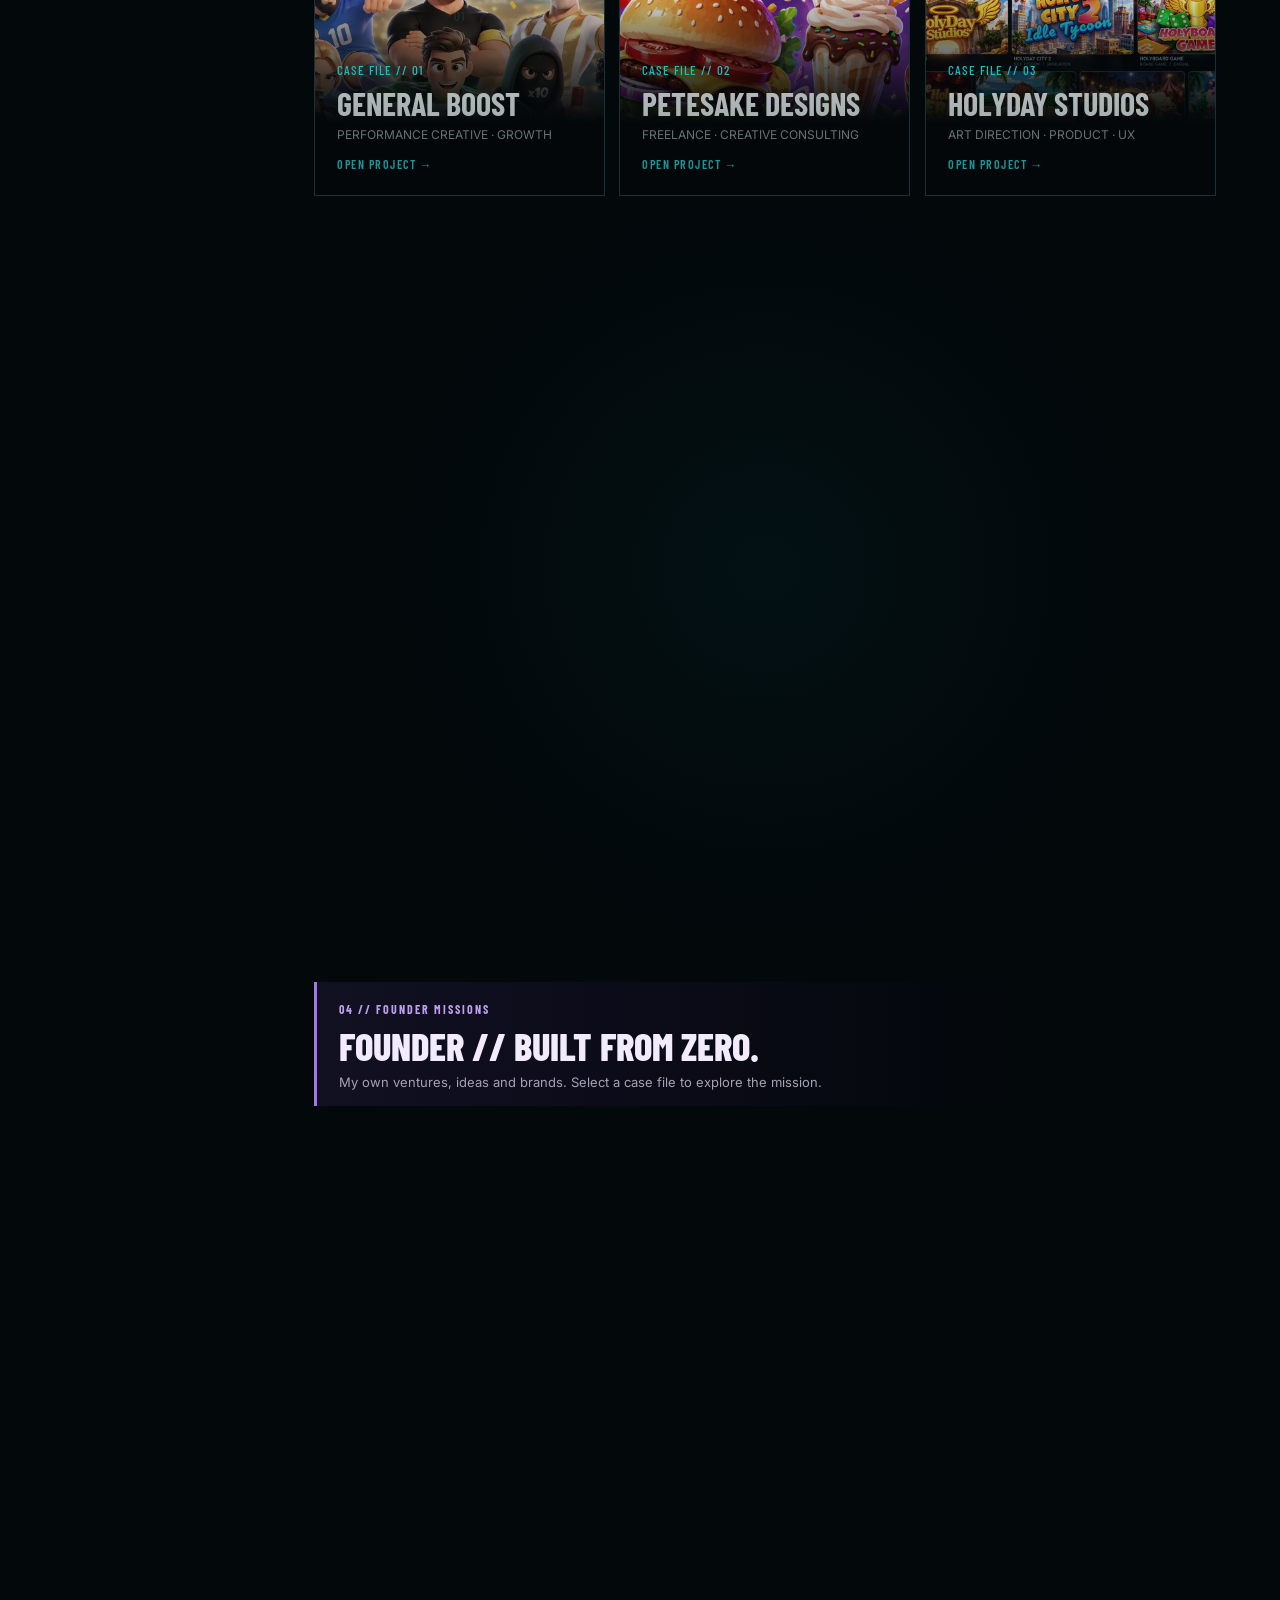
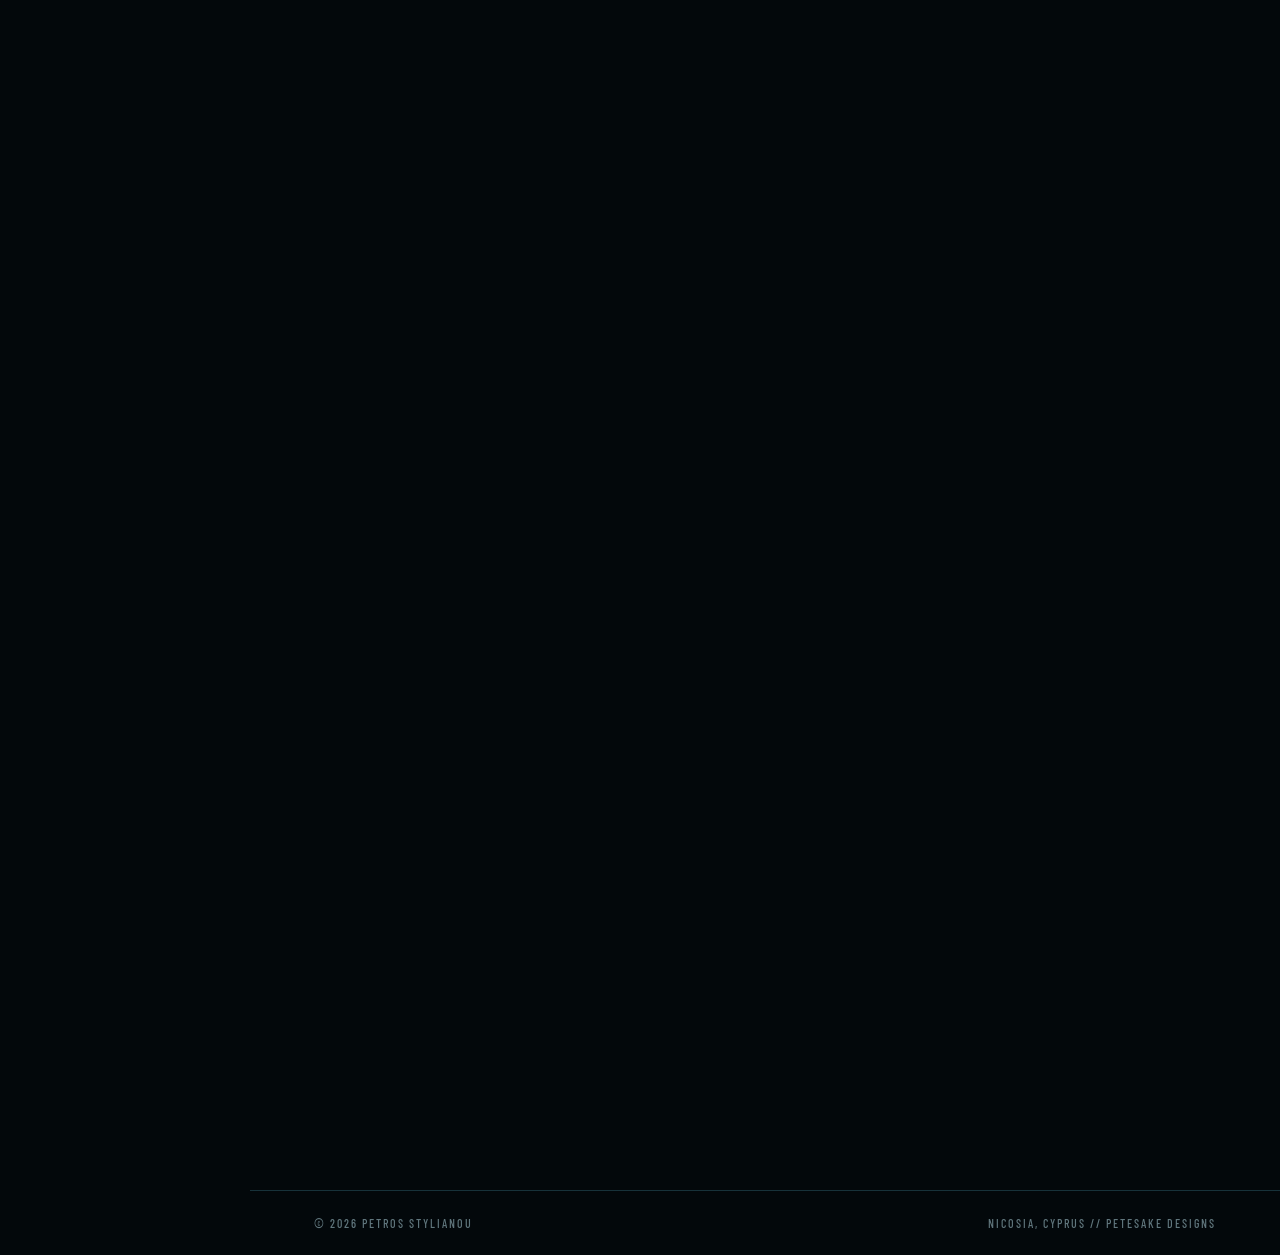
==== commit 6dcf38f6: "updated index updated index" ====
--- a/index.html
+++ b/index.html
@@ -14,4 +14,4 @@
 <section class="career" id="career"><div class="timeline-head"><div class="section-title"><small>02 // CAREER CAMPAIGN</small><h2>15+ YEARS. EVERY MISSION COUNTS.</h2><p>Not a perfect straight line. Main missions, side quests, promotions, founder runs, achievements and the breaking points that changed how I work.</p></div><div class="filters" id="careerFilters"><button class="filter active" data-filter="all">ALL</button><button class="filter" data-filter="main">MAIN MISSIONS</button><button class="filter" data-filter="side">SIDE QUESTS</button><button class="filter" data-filter="founder">FOUNDER</button><button class="filter" data-filter="break">BREAKING POINTS</button></div></div><div class="career-collapsible is-open" id="careerTimelinePanel"><div class="campaign-key"><span class="key-main">● MAIN MISSION</span><span class="key-side">◆ SIDE QUEST</span><span class="key-founder">▲ FOUNDER</span><span class="key-break">⚡ BREAKING POINT</span><span class="key-achievement">★ ACHIEVEMENT</span><span class="key-education">▰ EDUCATION / TRAINING</span></div><div class="petesake-track"><b>PETESAKE DESIGNS</b><span>2009</span><i></i><span>PRESENT</span><em>PARALLEL MISSION // FREELANCE &amp; CREATIVE CONSULTING</em></div><div class="campaign-line" id="timeline"></div><div class="system-update"><small>SYSTEM PHILOSOPHY // UNLOCKED THROUGH EXPERIENCE</small><h3>THE WORK CHANGES. THE CRAFT STAYS.</h3><p>I didn't stop trusting people. I became more careful about what earns my trust. I didn't stop giving everything to the work. I learned to give everything to the craft without outsourcing my future to a company. Every reset added something to the next version.</p><div class="unlock-stats"><span>+ ADAPTABILITY</span><span>+ PERSPECTIVE</span><span>+ BOUNDARIES</span><span>+ LEADERSHIP</span></div></div></div></section>
 <section class="work" id="work"><div class="section-title"><small>03 // SELECTED OPERATIONS</small><h2>SELECT YOUR PROJECT</h2><p>Games, brands and products I helped bring to life. Pick one and have a look.</p></div><div class="project-grid" id="projectGrid"></div></section>
 <section class="home-network"><div class="section-title"><small>NETWORK // SELECTED AFFILIATIONS</small><h2>BUILT ACROSS <span>DIFFERENT WORLDS.</span></h2><p>Gaming, iGaming, studios, products and client collaborations. including work that cannot always be shown publicly.</p></div><div class="affiliation-marquee"><span>WARGAMING</span><span>BLACKMILL GAMES</span><span>HOLYDAY STUDIOS</span><span>STAKE</span><span>RAINBET</span><span>PULSZ</span><span>HELLO MILLIONS</span><span>MAXQUEST</span><span>SWEEPKINGS</span><span>DARUMA.US</span><span>0T0 STUDIOS</span><span>THE3RD.ONE</span></div><a class="text-link" href="about.html#network">OPEN FULL NETWORK →</a></section><section class="final"><small>MISSION STATUS // AVAILABLE</small><h2>I DON'T FOLLOW THE GAME.<br/><span>I BUILD THE PLAYBOOK.</span></h2><a class="cta" href="https://calendly.com/petesakedesigns/30min" rel="noopener" target="_blank">BOOK A 30 MIN CALL →</a></section></main>
-<div class="modal" id="careerModal"><div class="modal-box career-dossier"><button class="modal-close" id="careerClose">×</button><span id="careerType"></span><div class="career-logo-slot" id="careerLogo"><span>COMPANY SVG</span></div><h3 id="careerTitle"></h3><div class="dossier-meta" id="careerMeta"></div><p id="careerDesc"></p><div class="lesson" id="careerLesson"></div><div class="skin-slot"><div class="career-skin-art" id="careerSkinArt"><span>CAREER SCENE // LOADING</span></div></div></div></div><div class="modal" id="projectModal"><div class="modal-box"><button class="modal-close" id="modalClose">×</button><small class="eyebrow" id="modalType"></small><h3 id="modalTitle"></h3><p id="modalDesc"></p><div class="project-gallery" id="modalGallery"></div></div></div><div aria-hidden="true" aria-label="Expanded portfolio artwork" aria-modal="true" class="artwork-lightbox" id="artworkLightbox" role="dialog"><div class="artwork-lightbox-panel"><div class="artwork-lightbox-top"><span>VISUAL EVIDENCE // FULL VIEW</span><span id="artworkCount"></span><button aria-label="Close expanded artwork" id="artworkClose" type="button">✕ CLOSE</button></div><div class="artwork-lightbox-image"><button aria-label="Previous artwork" class="artwork-arrow" id="artworkPrev" type="button">‹</button><img alt="" id="artworkFullImage"/><button aria-label="Next artwork" class="artwork-arrow" id="artworkNext" type="button">›</button></div><p id="artworkCaption"></p></div></div><footer>© 2026 PETROS STYLIANOU <span>NICOSIA, CYPRUS // PETESAKE DESIGNS</span></footer></div><script src="telemetry-config.js"></script><script src="script.js"></script><script defer="" src="cookie-consent.js"></script><script defer="" src="telemetry-tracker.js"></script></body></html>
+<div class="modal" id="careerModal"><div class="modal-box career-dossier"><button class="modal-close" id="careerClose">×</button><span id="careerType"></span><div class="career-logo-slot" id="careerLogo"><span>COMPANY SVG</span></div><h3 id="careerTitle"></h3><div class="dossier-meta" id="careerMeta"></div><p id="careerDesc"></p><div class="lesson" id="careerLesson"></div><div class="skin-slot"><div class="career-skin-art" id="careerSkinArt"><span>CAREER SCENE // LOADING</span></div></div></div></div><div class="modal" id="projectModal"><div class="modal-box"><button class="modal-close" id="modalClose">×</button><small class="eyebrow" id="modalType"></small><h3 id="modalTitle"></h3><p id="modalDesc"></p><div class="project-gallery" id="modalGallery"></div></div></div><div aria-hidden="true" aria-label="Expanded portfolio artwork" aria-modal="true" class="artwork-lightbox" id="artworkLightbox" role="dialog"><div class="artwork-lightbox-panel"><div class="artwork-lightbox-top"><span>VISUAL EVIDENCE // FULL VIEW</span><span id="artworkCount"></span><button aria-label="Close expanded artwork" id="artworkClose" type="button">✕ CLOSE</button></div><div class="artwork-lightbox-image"><button aria-label="Previous artwork" class="artwork-arrow" id="artworkPrev" type="button">‹</button><img alt="" id="artworkFullImage"/><button aria-label="Next artwork" class="artwork-arrow" id="artworkNext" type="button">›</button></div><p id="artworkCaption"></p></div></div><footer>© 2026 PETROS STYLIANOU <span>NICOSIA, CYPRUS // PETESAKE DESIGNS</span></footer></div><script src="telemetry-config.js"></script><script src="script.js"></script><script defer="" src="cookie-consent.js"></script><script defer="" src="telemetry-tracker.js"></script></body></html>
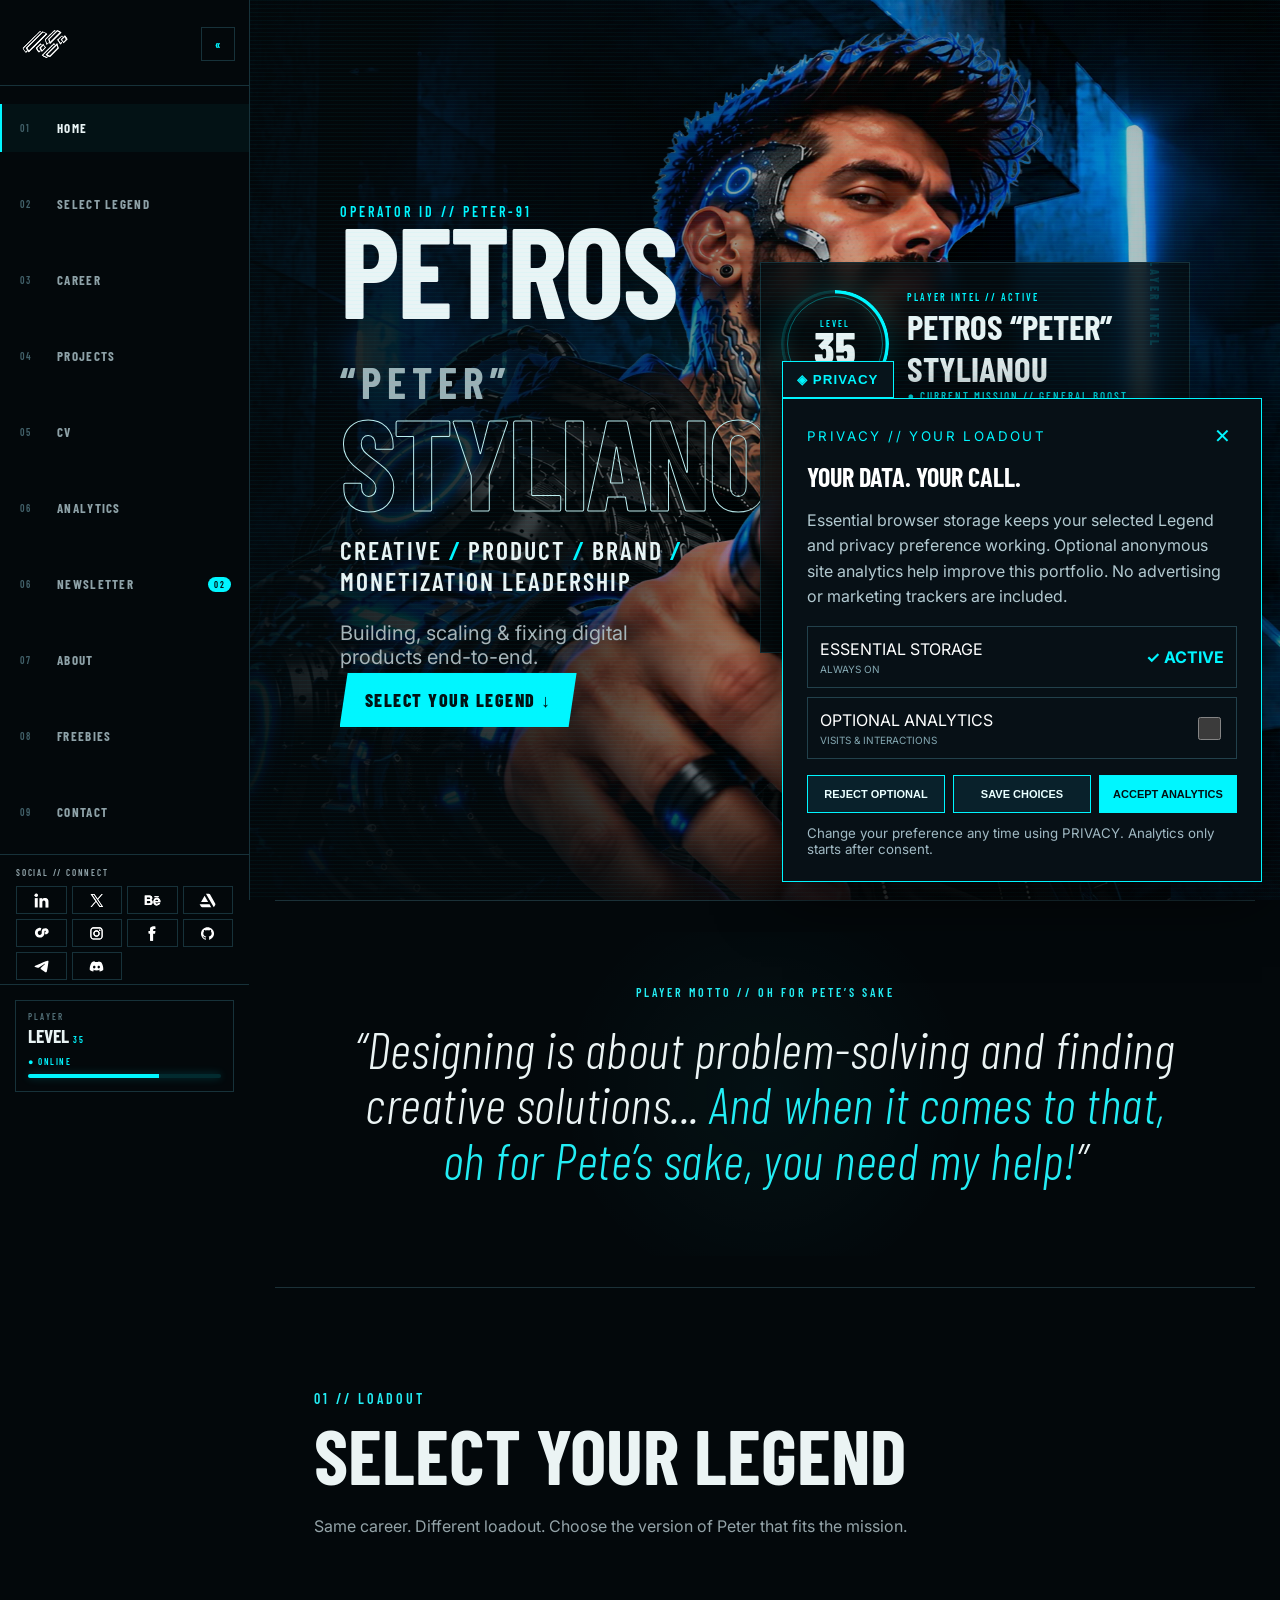
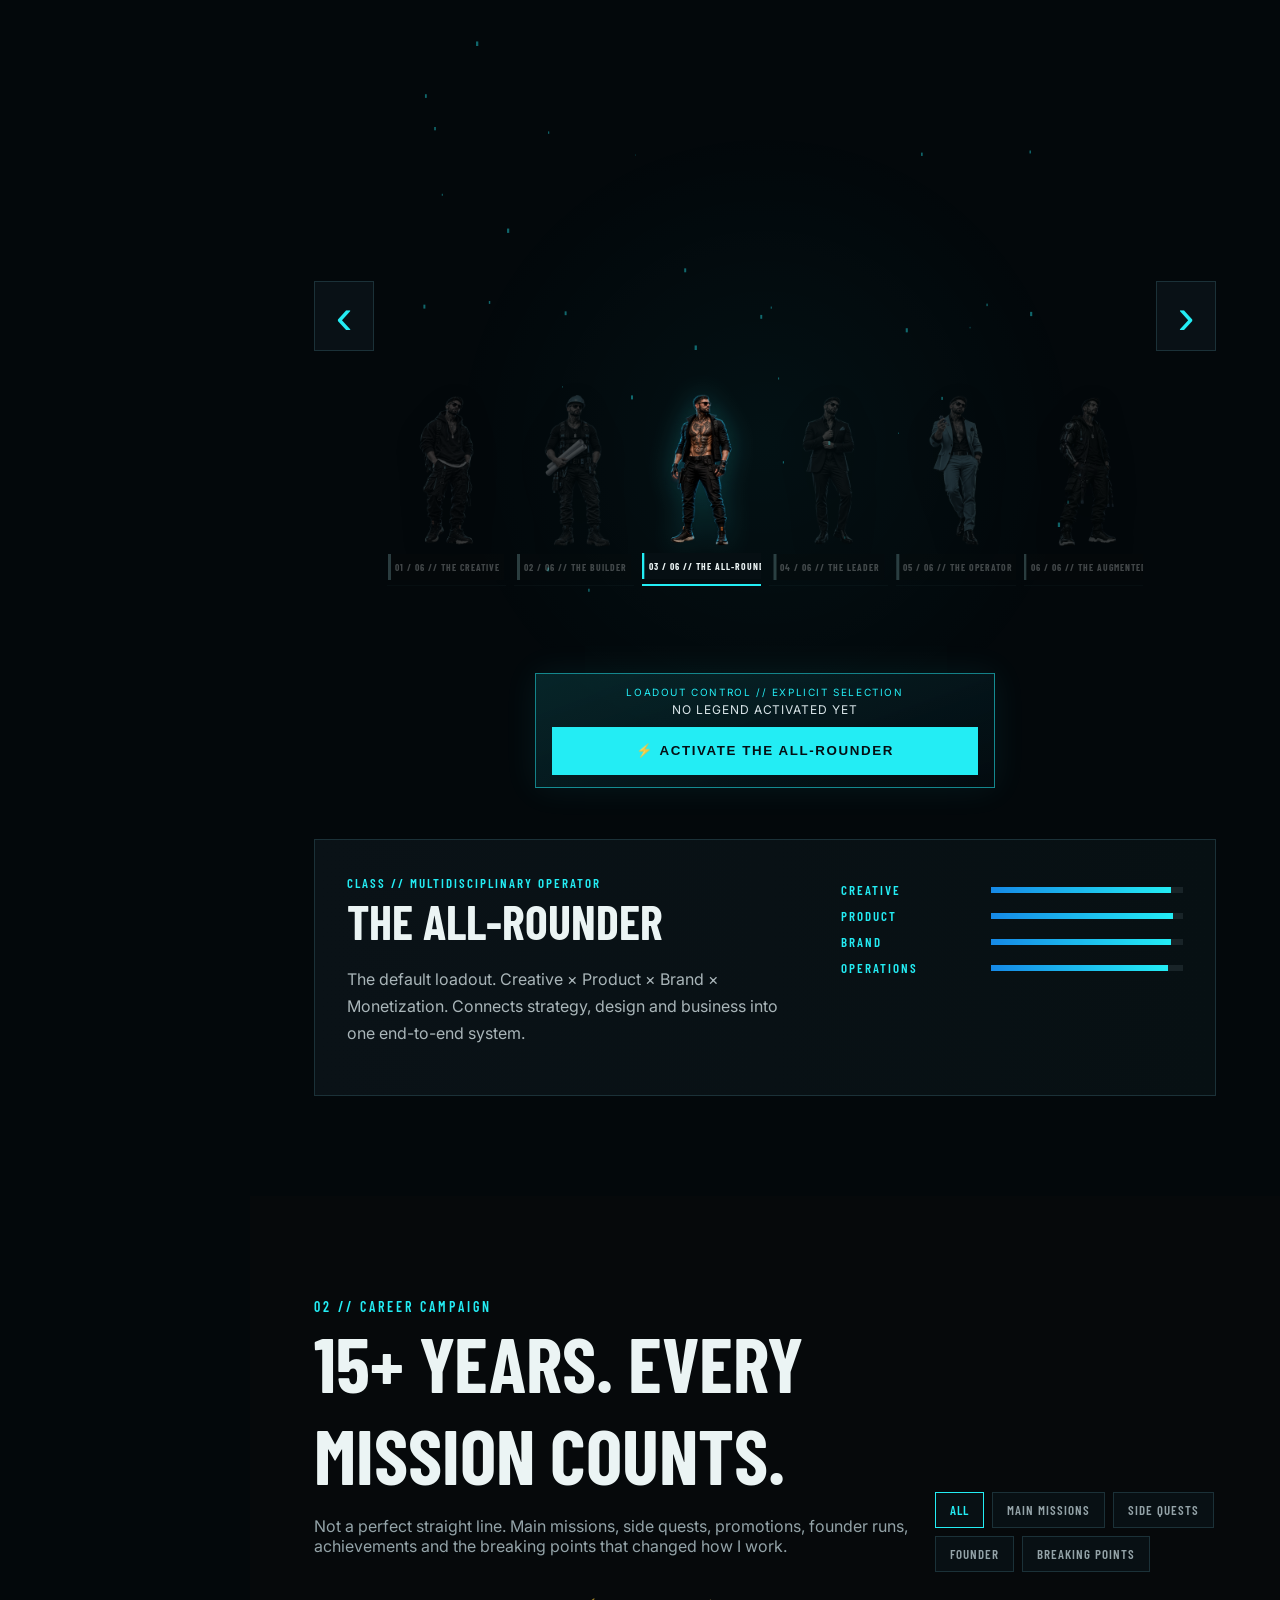
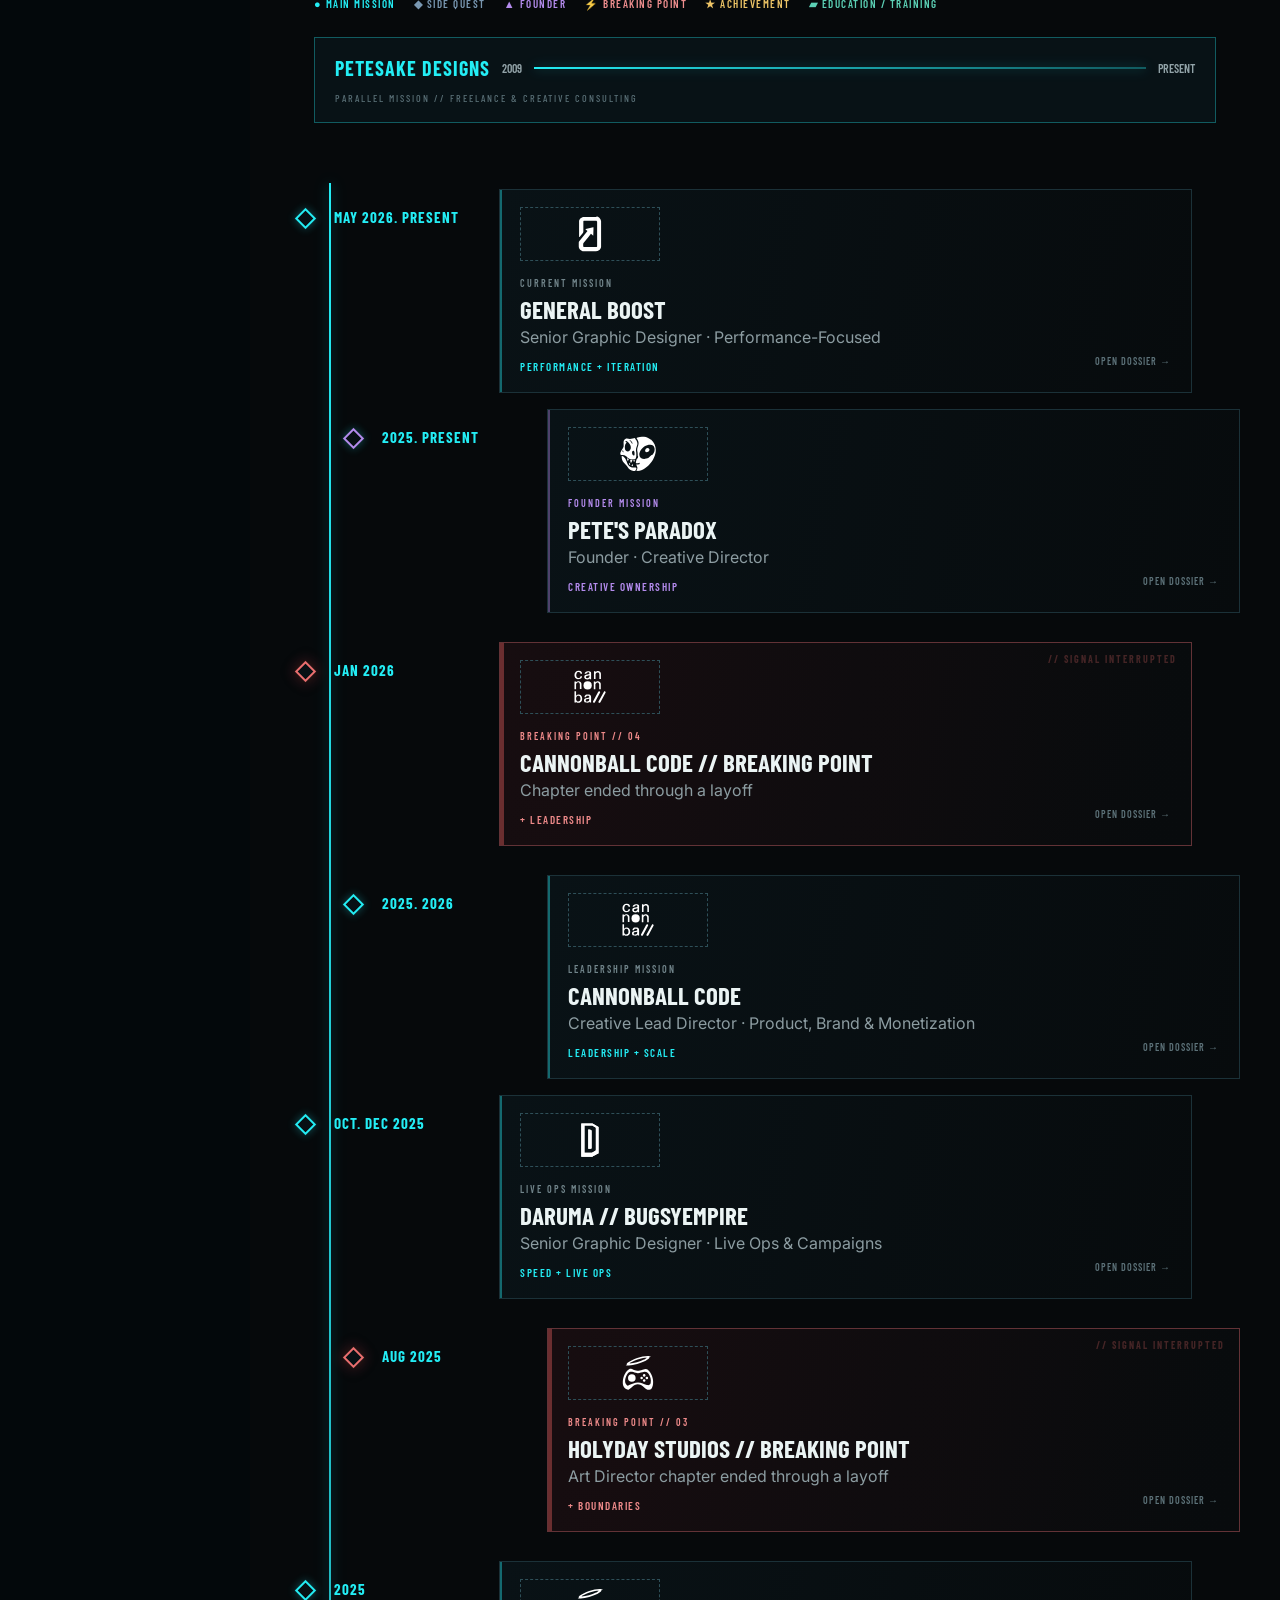
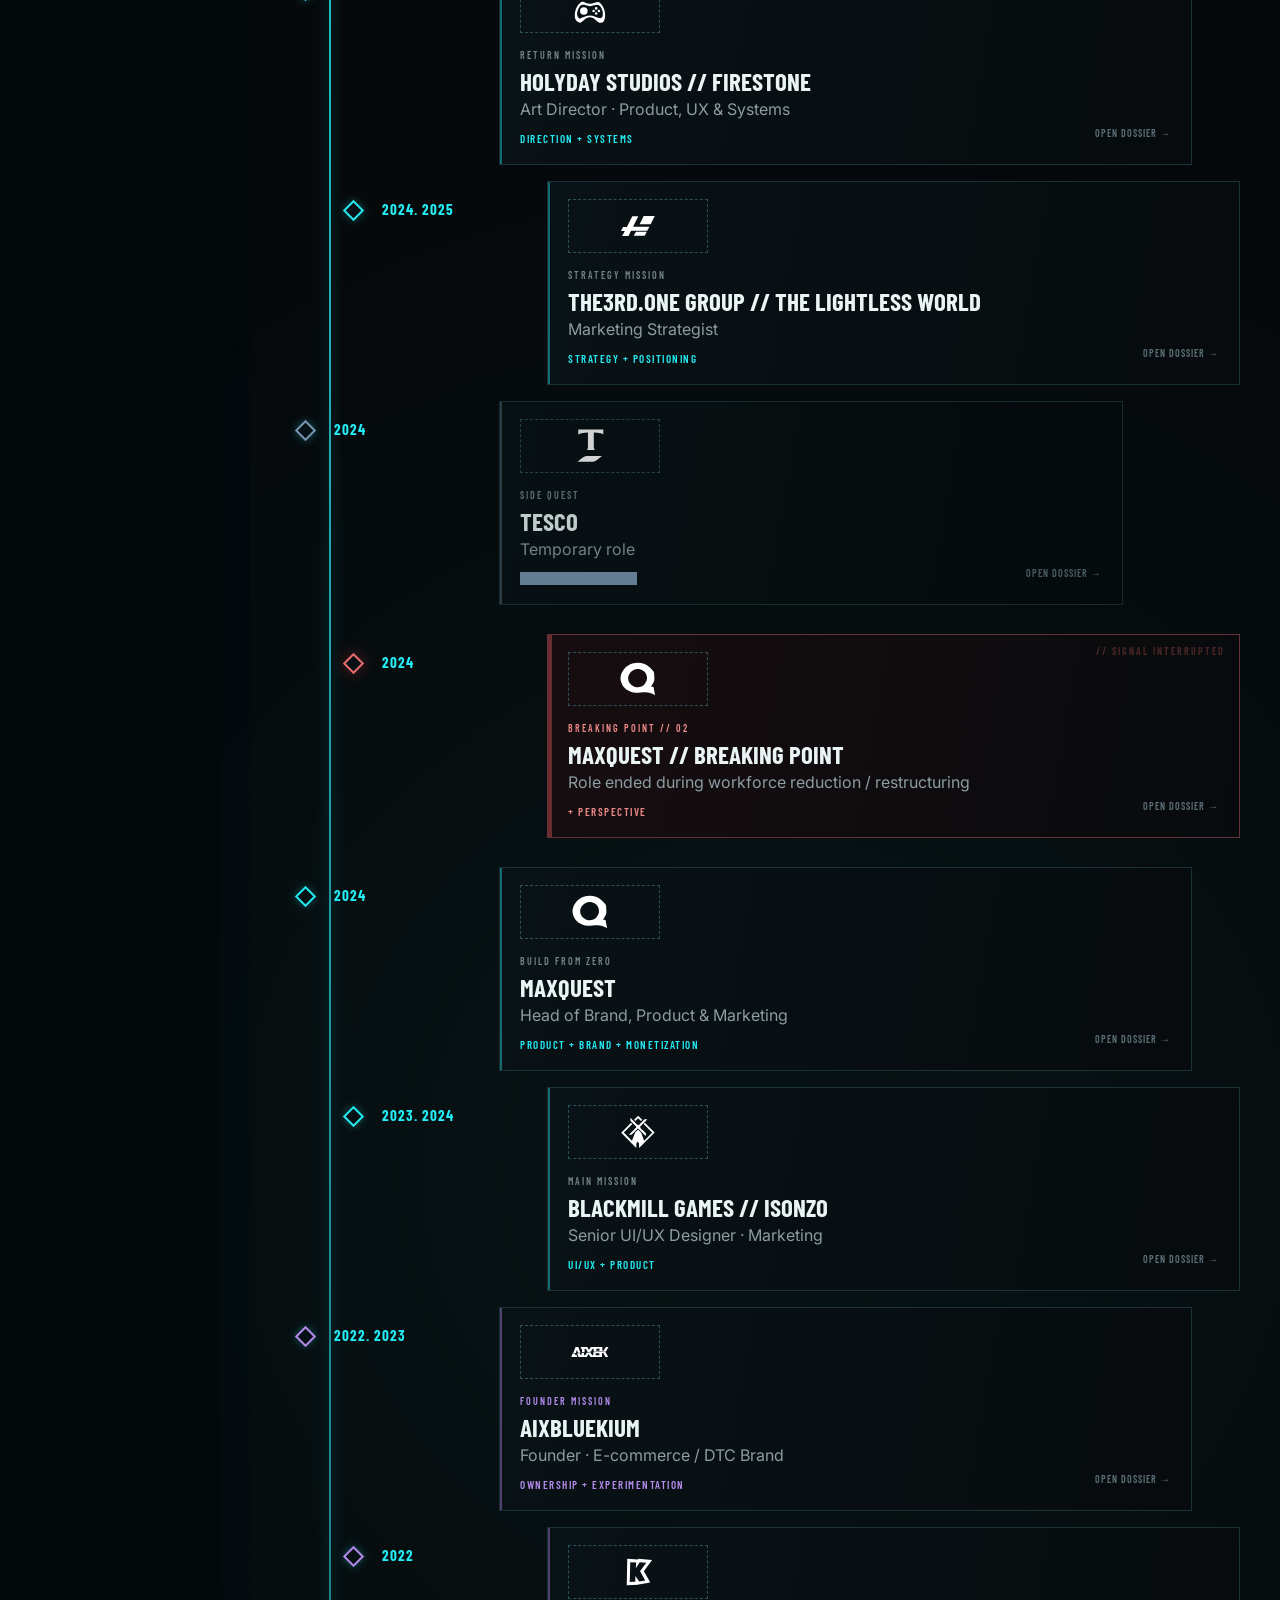
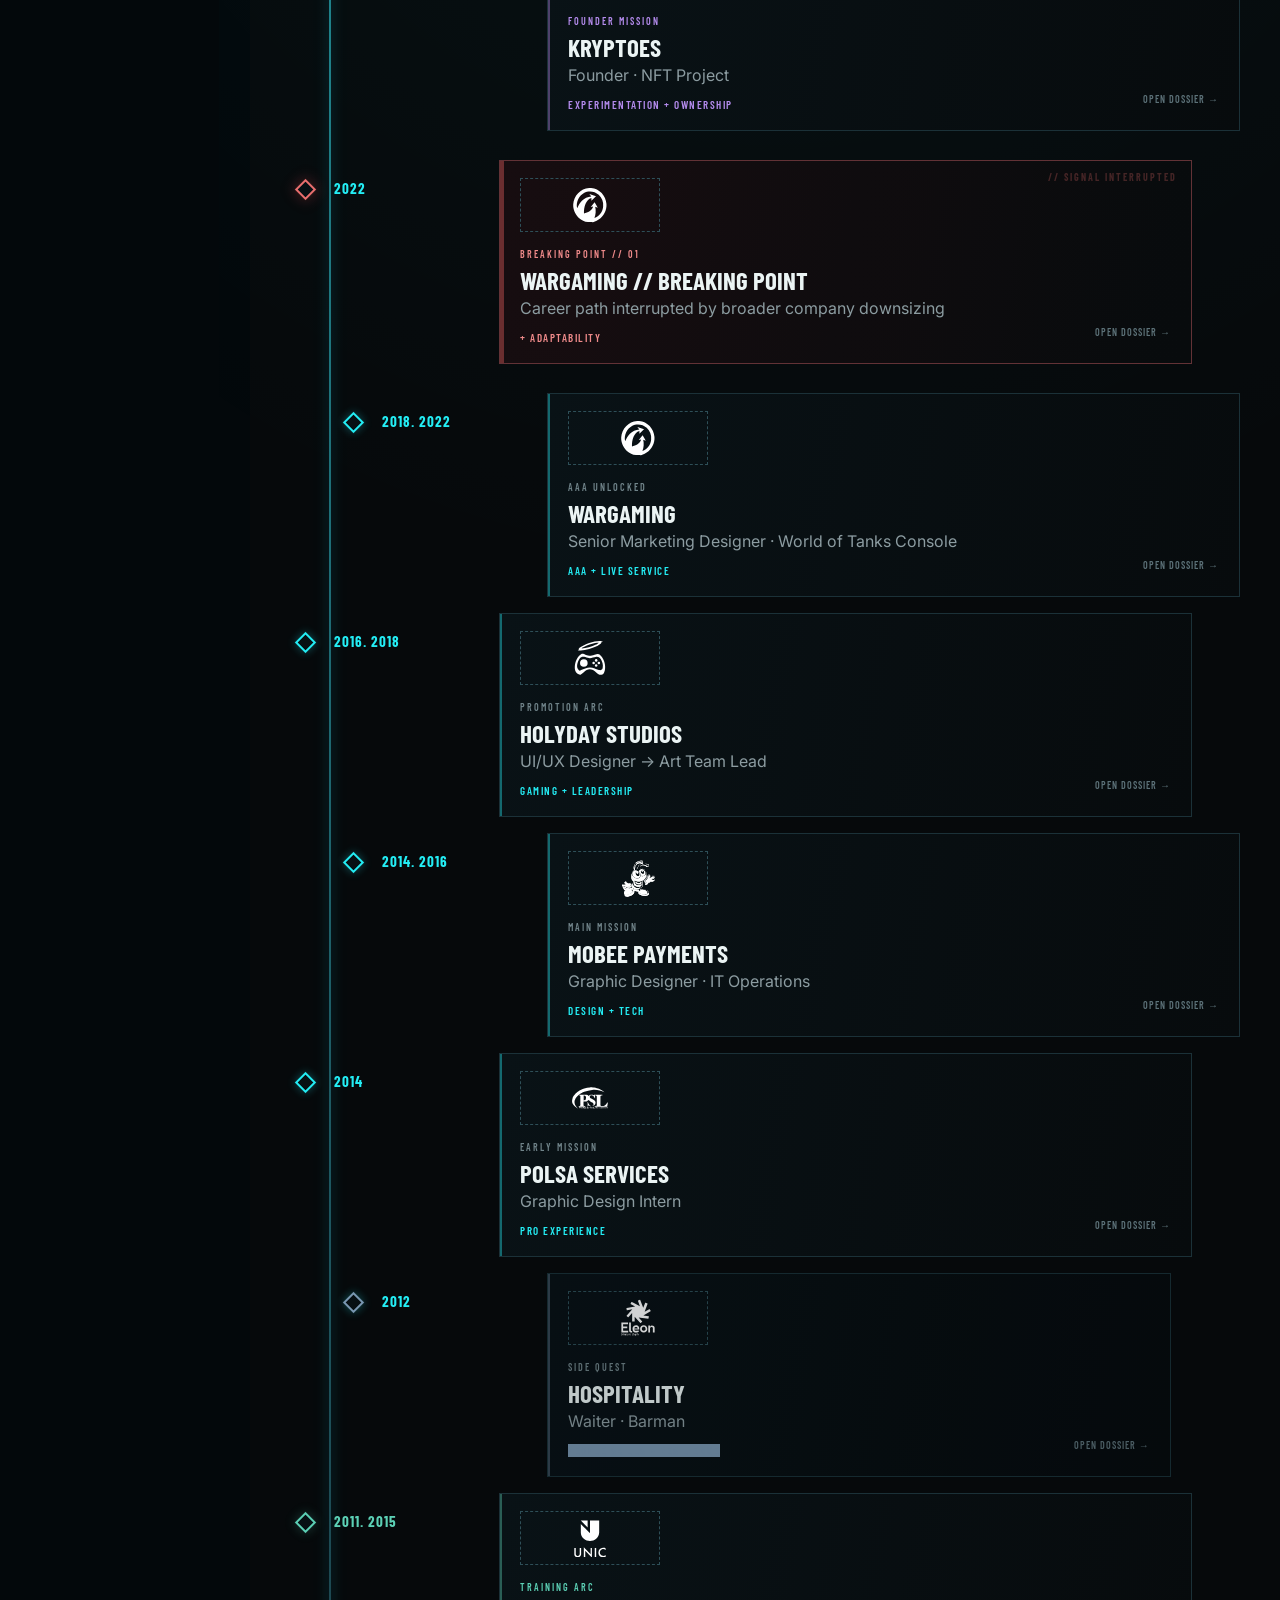
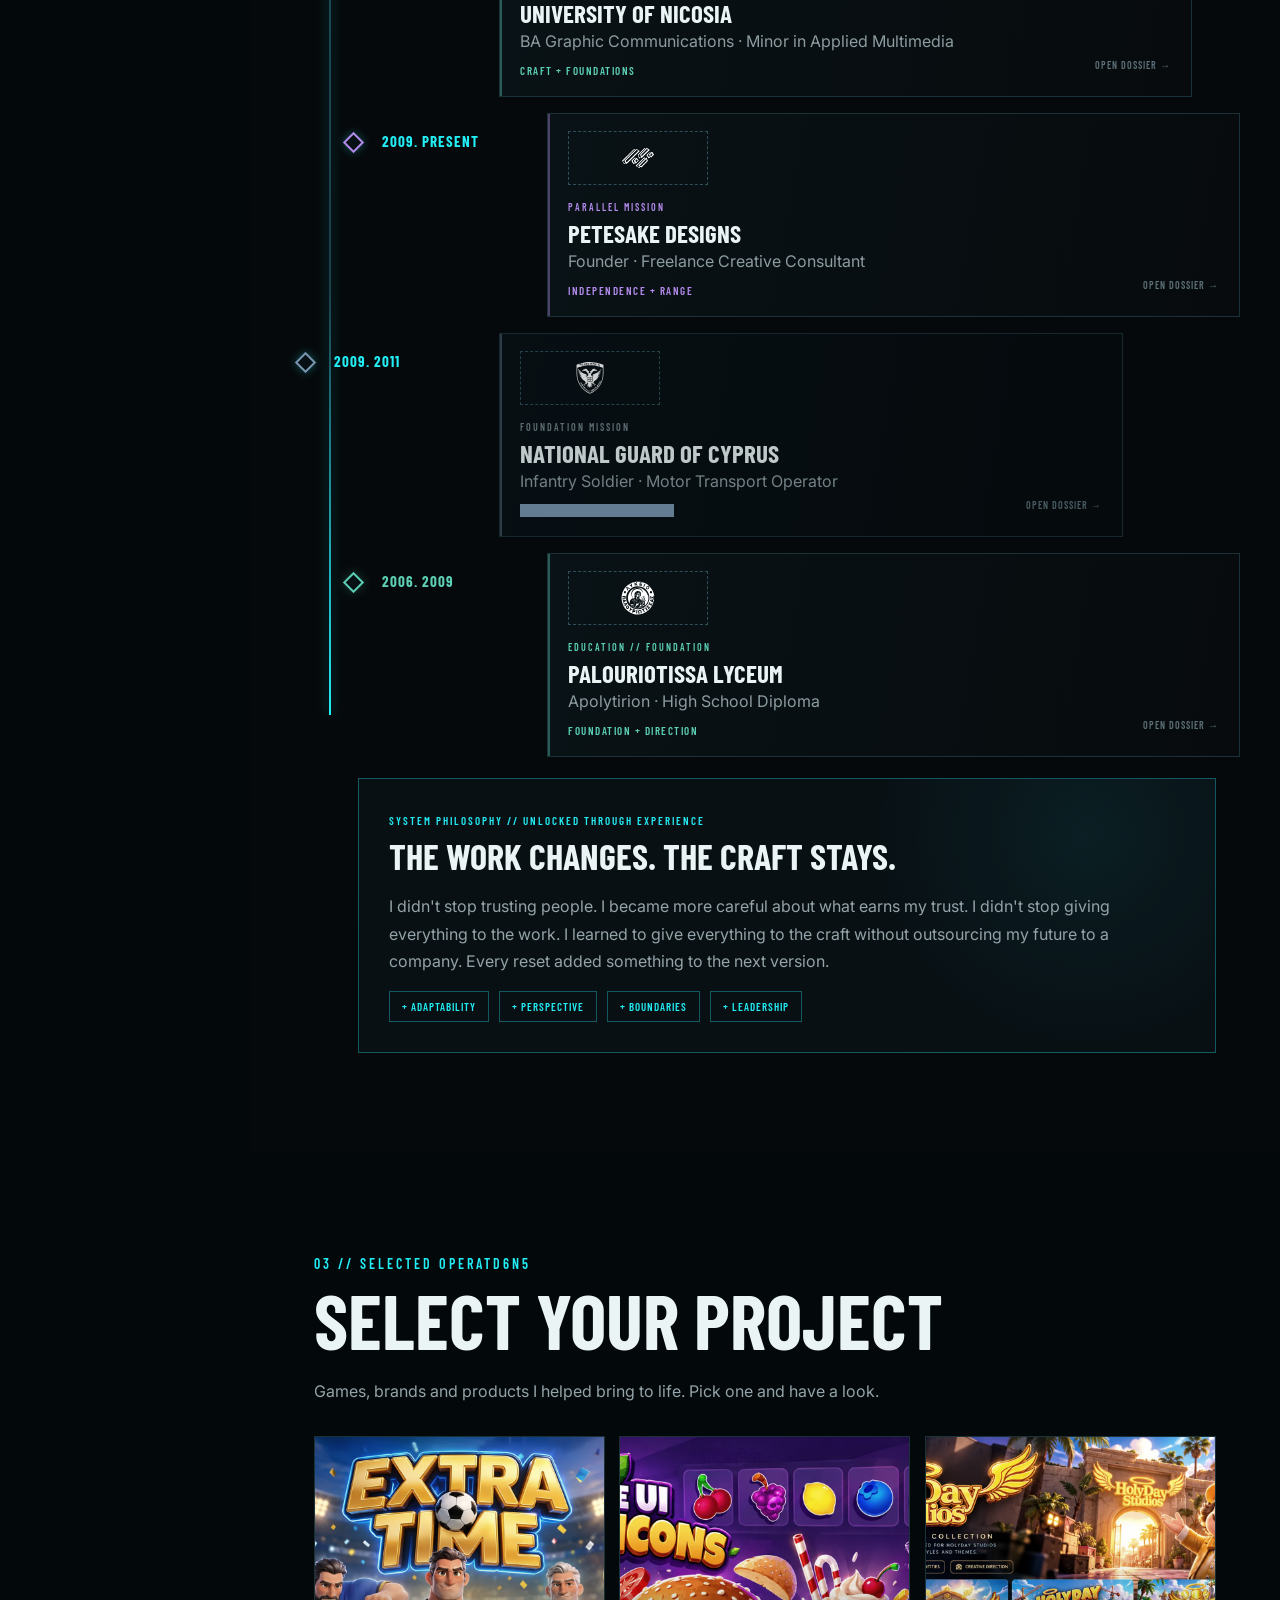
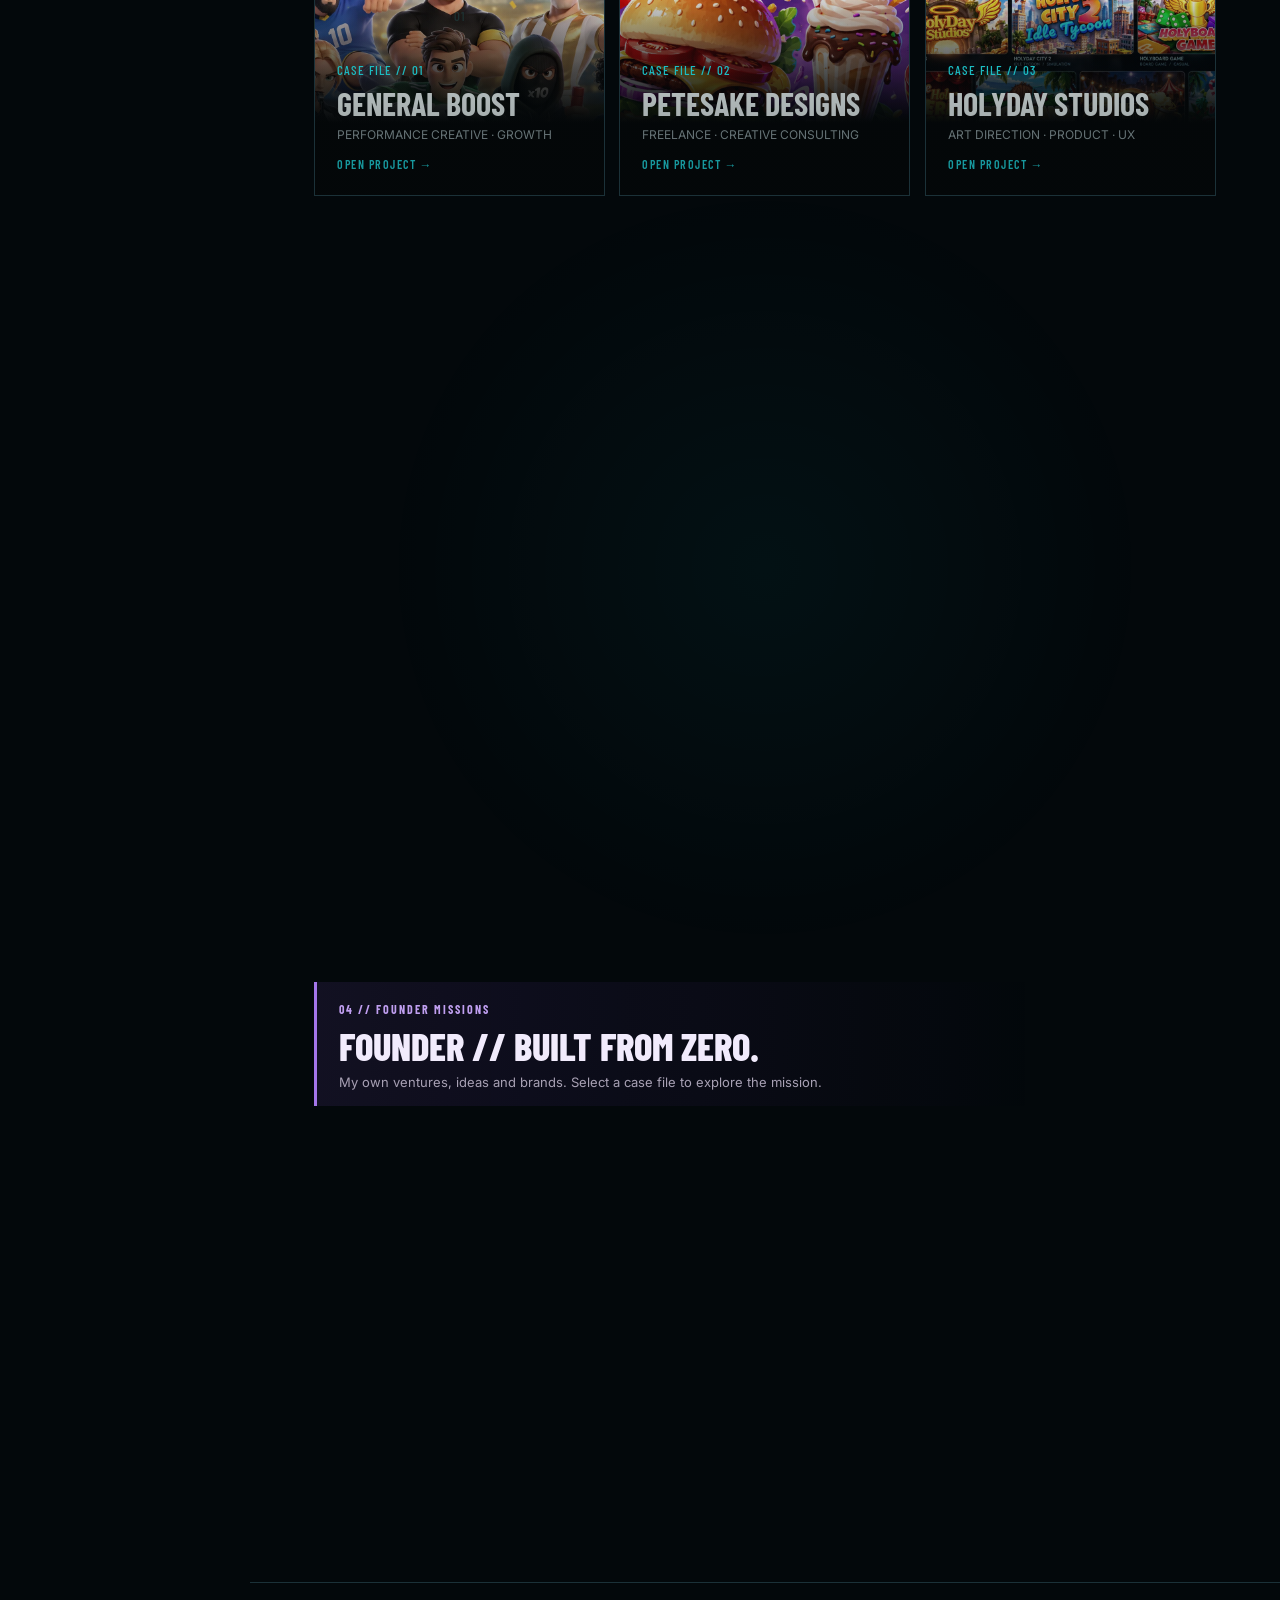
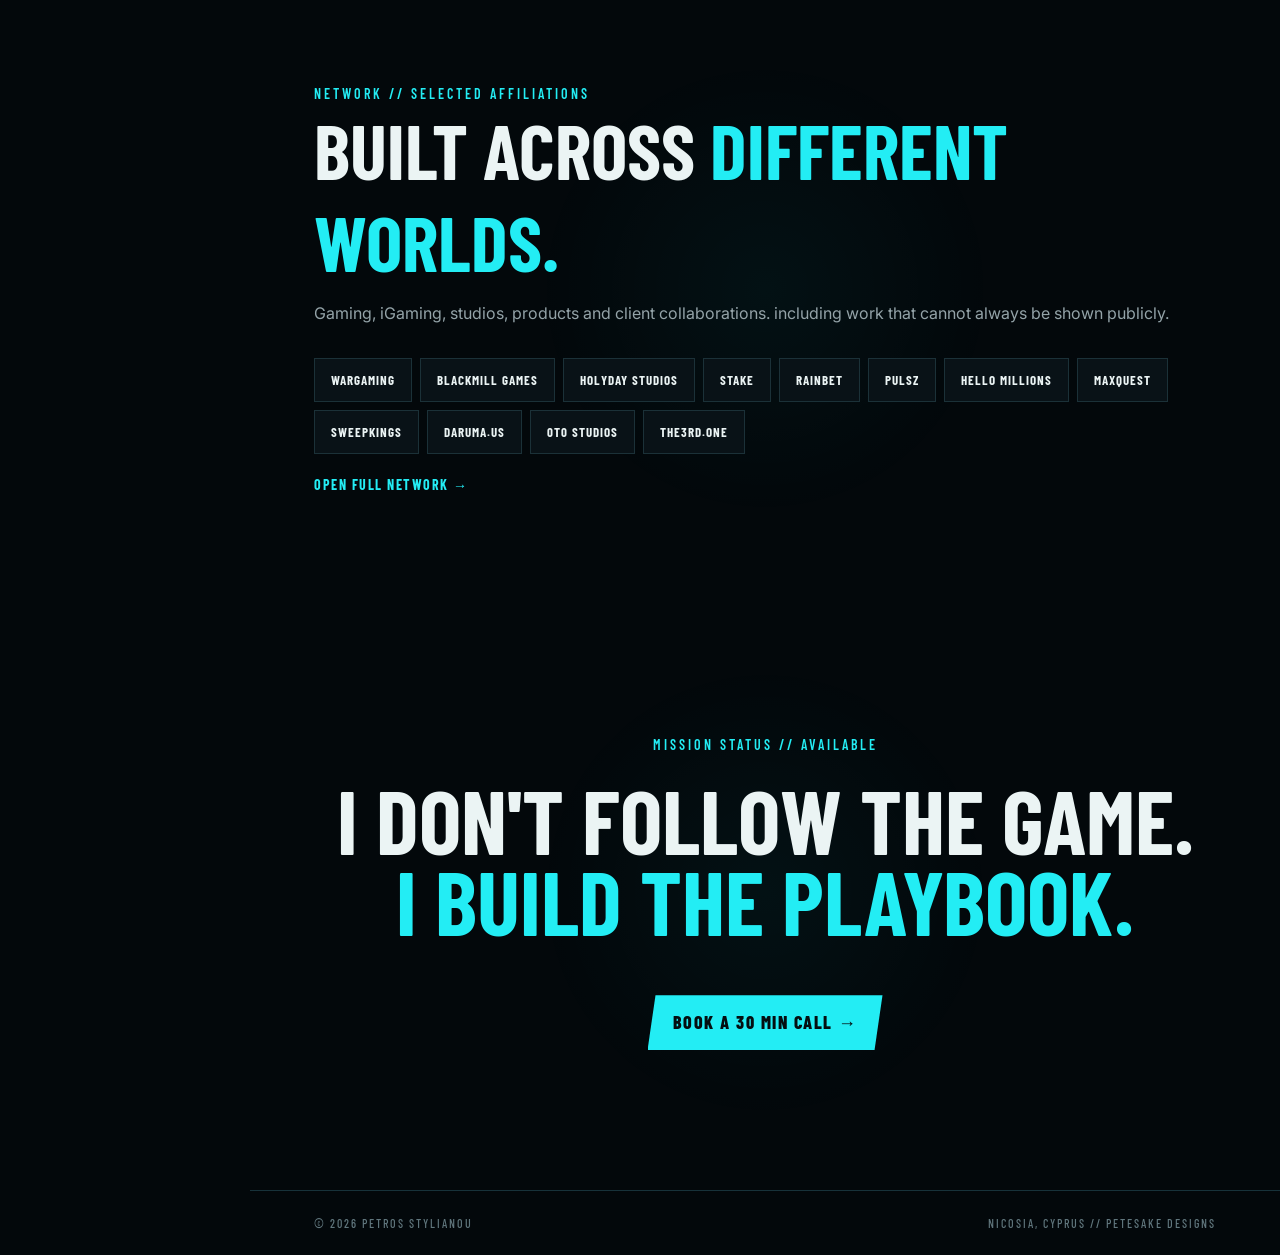
==== commit 51a17449: "Analytics V2 fixes are ready! Analytics V2 fixes are ready!" ====
--- a/index.html
+++ b/index.html
@@ -14,4 +14,4 @@
 <section class="career" id="career"><div class="timeline-head"><div class="section-title"><small>02 // CAREER CAMPAIGN</small><h2>15+ YEARS. EVERY MISSION COUNTS.</h2><p>Not a perfect straight line. Main missions, side quests, promotions, founder runs, achievements and the breaking points that changed how I work.</p></div><div class="filters" id="careerFilters"><button class="filter active" data-filter="all">ALL</button><button class="filter" data-filter="main">MAIN MISSIONS</button><button class="filter" data-filter="side">SIDE QUESTS</button><button class="filter" data-filter="founder">FOUNDER</button><button class="filter" data-filter="break">BREAKING POINTS</button></div></div><div class="career-collapsible is-open" id="careerTimelinePanel"><div class="campaign-key"><span class="key-main">● MAIN MISSION</span><span class="key-side">◆ SIDE QUEST</span><span class="key-founder">▲ FOUNDER</span><span class="key-break">⚡ BREAKING POINT</span><span class="key-achievement">★ ACHIEVEMENT</span><span class="key-education">▰ EDUCATION / TRAINING</span></div><div class="petesake-track"><b>PETESAKE DESIGNS</b><span>2009</span><i></i><span>PRESENT</span><em>PARALLEL MISSION // FREELANCE &amp; CREATIVE CONSULTING</em></div><div class="campaign-line" id="timeline"></div><div class="system-update"><small>SYSTEM PHILOSOPHY // UNLOCKED THROUGH EXPERIENCE</small><h3>THE WORK CHANGES. THE CRAFT STAYS.</h3><p>I didn't stop trusting people. I became more careful about what earns my trust. I didn't stop giving everything to the work. I learned to give everything to the craft without outsourcing my future to a company. Every reset added something to the next version.</p><div class="unlock-stats"><span>+ ADAPTABILITY</span><span>+ PERSPECTIVE</span><span>+ BOUNDARIES</span><span>+ LEADERSHIP</span></div></div></div></section>
 <section class="work" id="work"><div class="section-title"><small>03 // SELECTED OPERATIONS</small><h2>SELECT YOUR PROJECT</h2><p>Games, brands and products I helped bring to life. Pick one and have a look.</p></div><div class="project-grid" id="projectGrid"></div></section>
 <section class="home-network"><div class="section-title"><small>NETWORK // SELECTED AFFILIATIONS</small><h2>BUILT ACROSS <span>DIFFERENT WORLDS.</span></h2><p>Gaming, iGaming, studios, products and client collaborations. including work that cannot always be shown publicly.</p></div><div class="affiliation-marquee"><span>WARGAMING</span><span>BLACKMILL GAMES</span><span>HOLYDAY STUDIOS</span><span>STAKE</span><span>RAINBET</span><span>PULSZ</span><span>HELLO MILLIONS</span><span>MAXQUEST</span><span>SWEEPKINGS</span><span>DARUMA.US</span><span>0T0 STUDIOS</span><span>THE3RD.ONE</span></div><a class="text-link" href="about.html#network">OPEN FULL NETWORK →</a></section><section class="final"><small>MISSION STATUS // AVAILABLE</small><h2>I DON'T FOLLOW THE GAME.<br/><span>I BUILD THE PLAYBOOK.</span></h2><a class="cta" href="https://calendly.com/petesakedesigns/30min" rel="noopener" target="_blank">BOOK A 30 MIN CALL →</a></section></main>
-<div class="modal" id="careerModal"><div class="modal-box career-dossier"><button class="modal-close" id="careerClose">×</button><span id="careerType"></span><div class="career-logo-slot" id="careerLogo"><span>COMPANY SVG</span></div><h3 id="careerTitle"></h3><div class="dossier-meta" id="careerMeta"></div><p id="careerDesc"></p><div class="lesson" id="careerLesson"></div><div class="skin-slot"><div class="career-skin-art" id="careerSkinArt"><span>CAREER SCENE // LOADING</span></div></div></div></div><div class="modal" id="projectModal"><div class="modal-box"><button class="modal-close" id="modalClose">×</button><small class="eyebrow" id="modalType"></small><h3 id="modalTitle"></h3><p id="modalDesc"></p><div class="project-gallery" id="modalGallery"></div></div></div><div aria-hidden="true" aria-label="Expanded portfolio artwork" aria-modal="true" class="artwork-lightbox" id="artworkLightbox" role="dialog"><div class="artwork-lightbox-panel"><div class="artwork-lightbox-top"><span>VISUAL EVIDENCE // FULL VIEW</span><span id="artworkCount"></span><button aria-label="Close expanded artwork" id="artworkClose" type="button">✕ CLOSE</button></div><div class="artwork-lightbox-image"><button aria-label="Previous artwork" class="artwork-arrow" id="artworkPrev" type="button">‹</button><img alt="" id="artworkFullImage"/><button aria-label="Next artwork" class="artwork-arrow" id="artworkNext" type="button">›</button></div><p id="artworkCaption"></p></div></div><footer>© 2026 PETROS STYLIANOU <span>NICOSIA, CYPRUS // PETESAKE DESIGNS</span></footer></div><script src="telemetry-config.js"></script><script src="script.js"></script><script defer="" src="cookie-consent.js"></script><script defer="" src="telemetry-tracker.js"></script></body></html>+<div class="modal" id="careerModal"><div class="modal-box career-dossier"><button class="modal-close" id="careerClose">×</button><span id="careerType"></span><div class="career-logo-slot" id="careerLogo"><span>COMPANY SVG</span></div><h3 id="careerTitle"></h3><div class="dossier-meta" id="careerMeta"></div><p id="careerDesc"></p><div class="lesson" id="careerLesson"></div><div class="skin-slot"><div class="career-skin-art" id="careerSkinArt"><span>CAREER SCENE // LOADING</span></div></div></div></div><div class="modal" id="projectModal"><div class="modal-box"><button class="modal-close" id="modalClose">×</button><small class="eyebrow" id="modalType"></small><h3 id="modalTitle"></h3><p id="modalDesc"></p><div class="project-gallery" id="modalGallery"></div></div></div><div aria-hidden="true" aria-label="Expanded portfolio artwork" aria-modal="true" class="artwork-lightbox" id="artworkLightbox" role="dialog"><div class="artwork-lightbox-panel"><div class="artwork-lightbox-top"><span>VISUAL EVIDENCE // FULL VIEW</span><span id="artworkCount"></span><button aria-label="Close expanded artwork" id="artworkClose" type="button">✕ CLOSE</button></div><div class="artwork-lightbox-image"><button aria-label="Previous artwork" class="artwork-arrow" id="artworkPrev" type="button">‹</button><img alt="" id="artworkFullImage"/><button aria-label="Next artwork" class="artwork-arrow" id="artworkNext" type="button">›</button></div><p id="artworkCaption"></p></div></div><footer>© 2026 PETROS STYLIANOU <span>NICOSIA, CYPRUS // PETESAKE DESIGNS</span></footer></div><script src="telemetry-config.js"></script><script src="script.js"></script><script defer="" src="cookie-consent.js"></script></body></html>
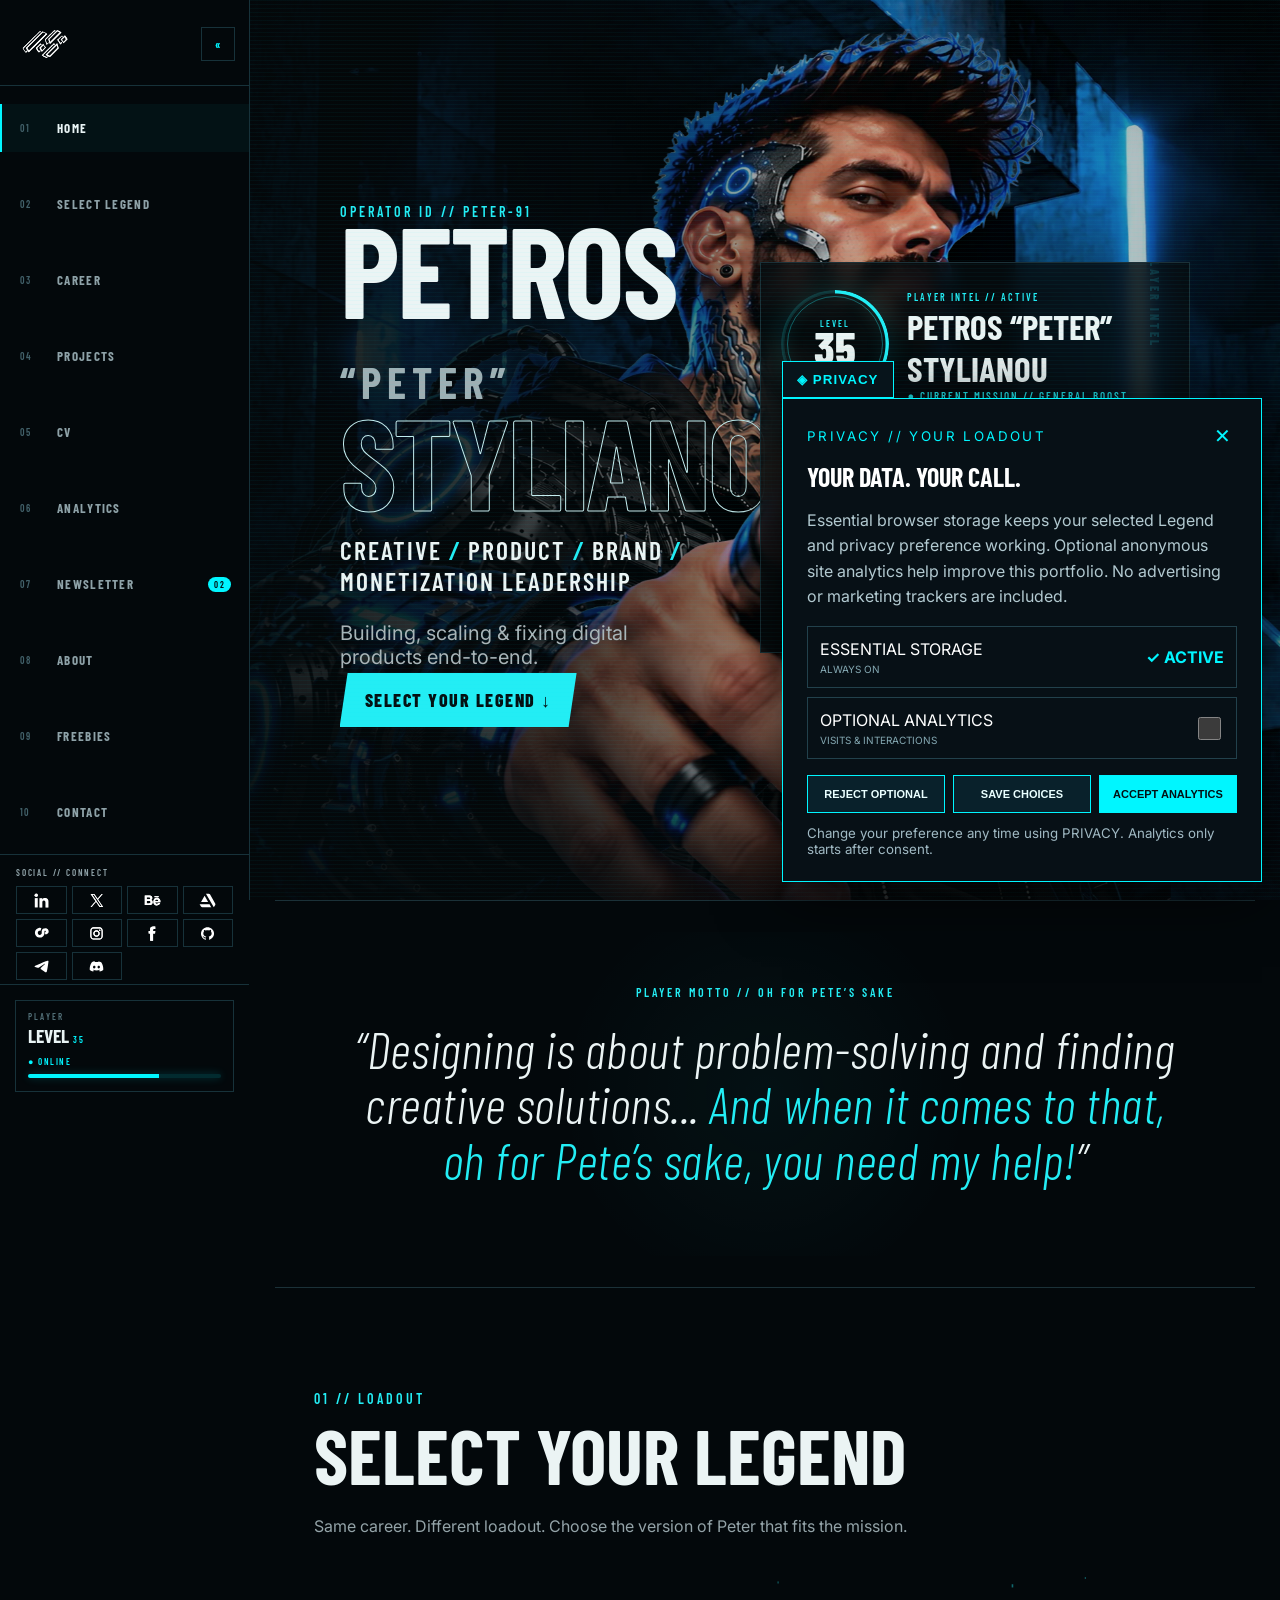
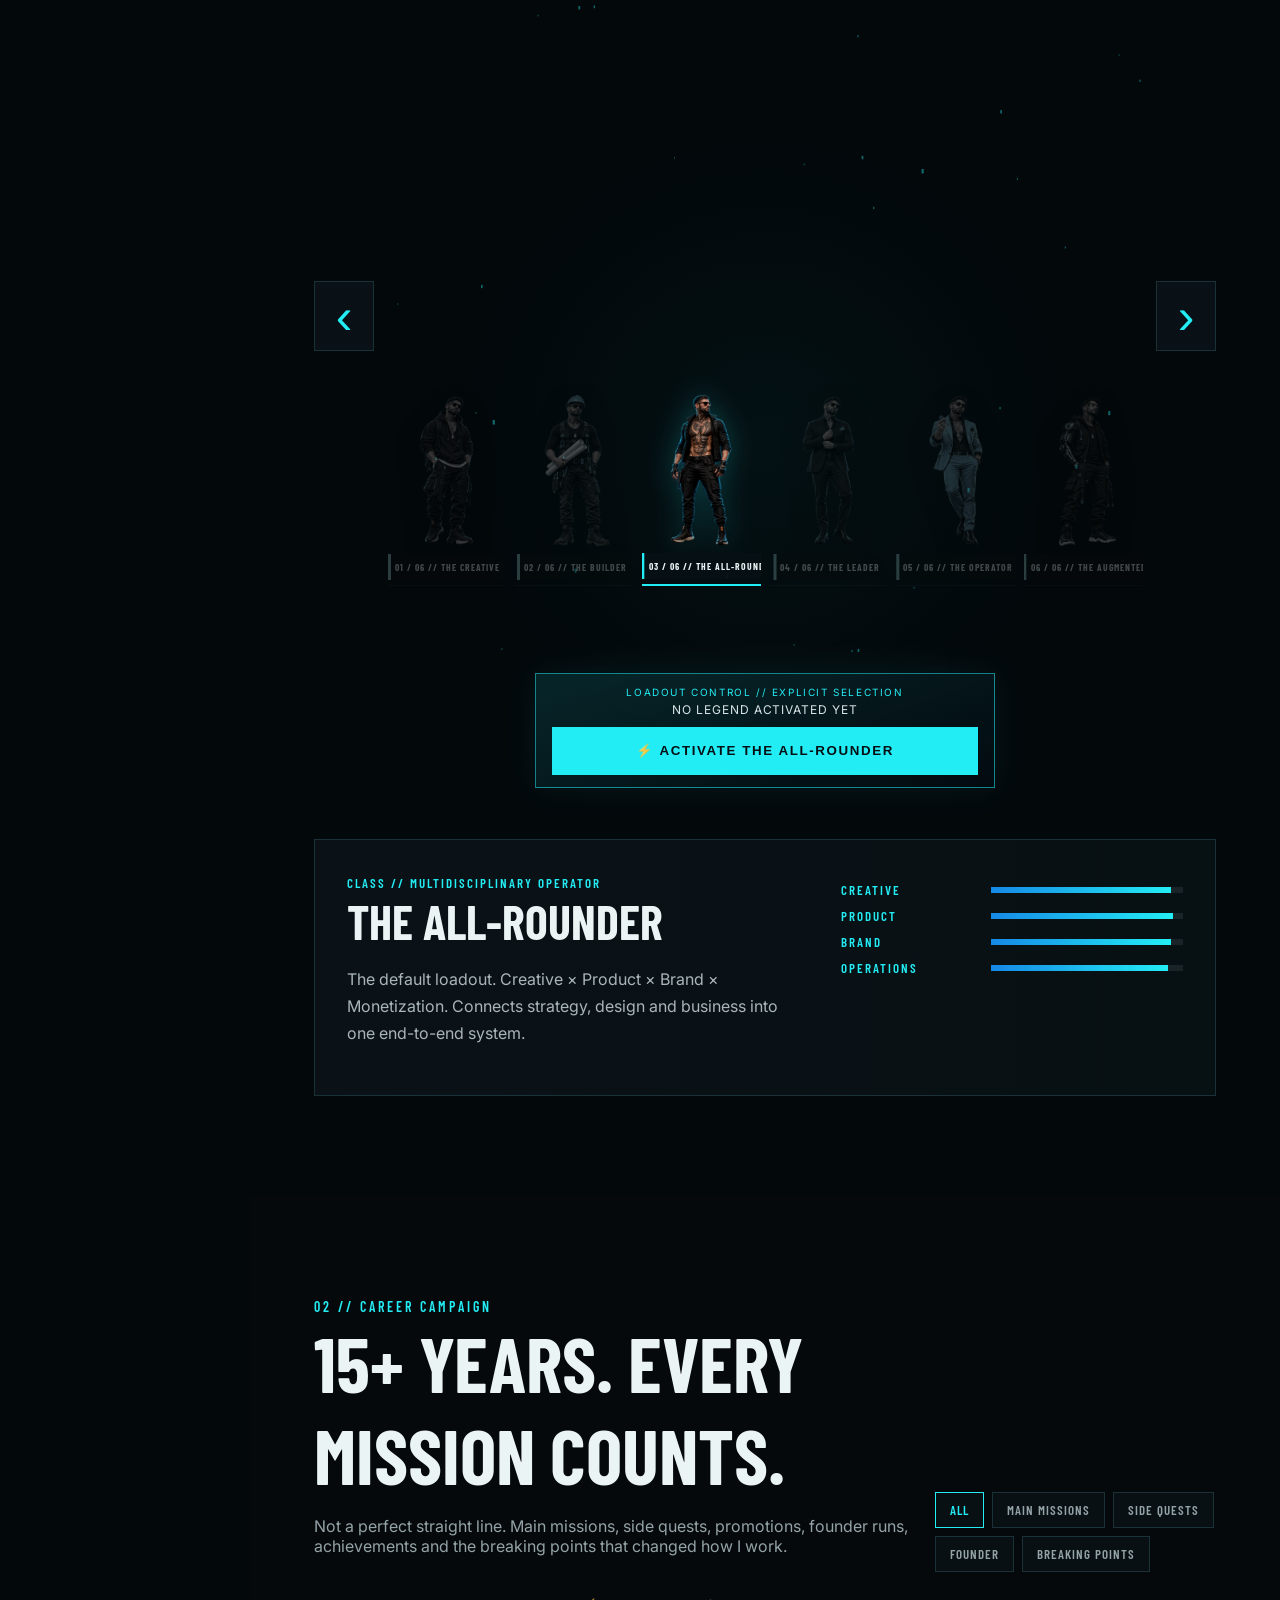
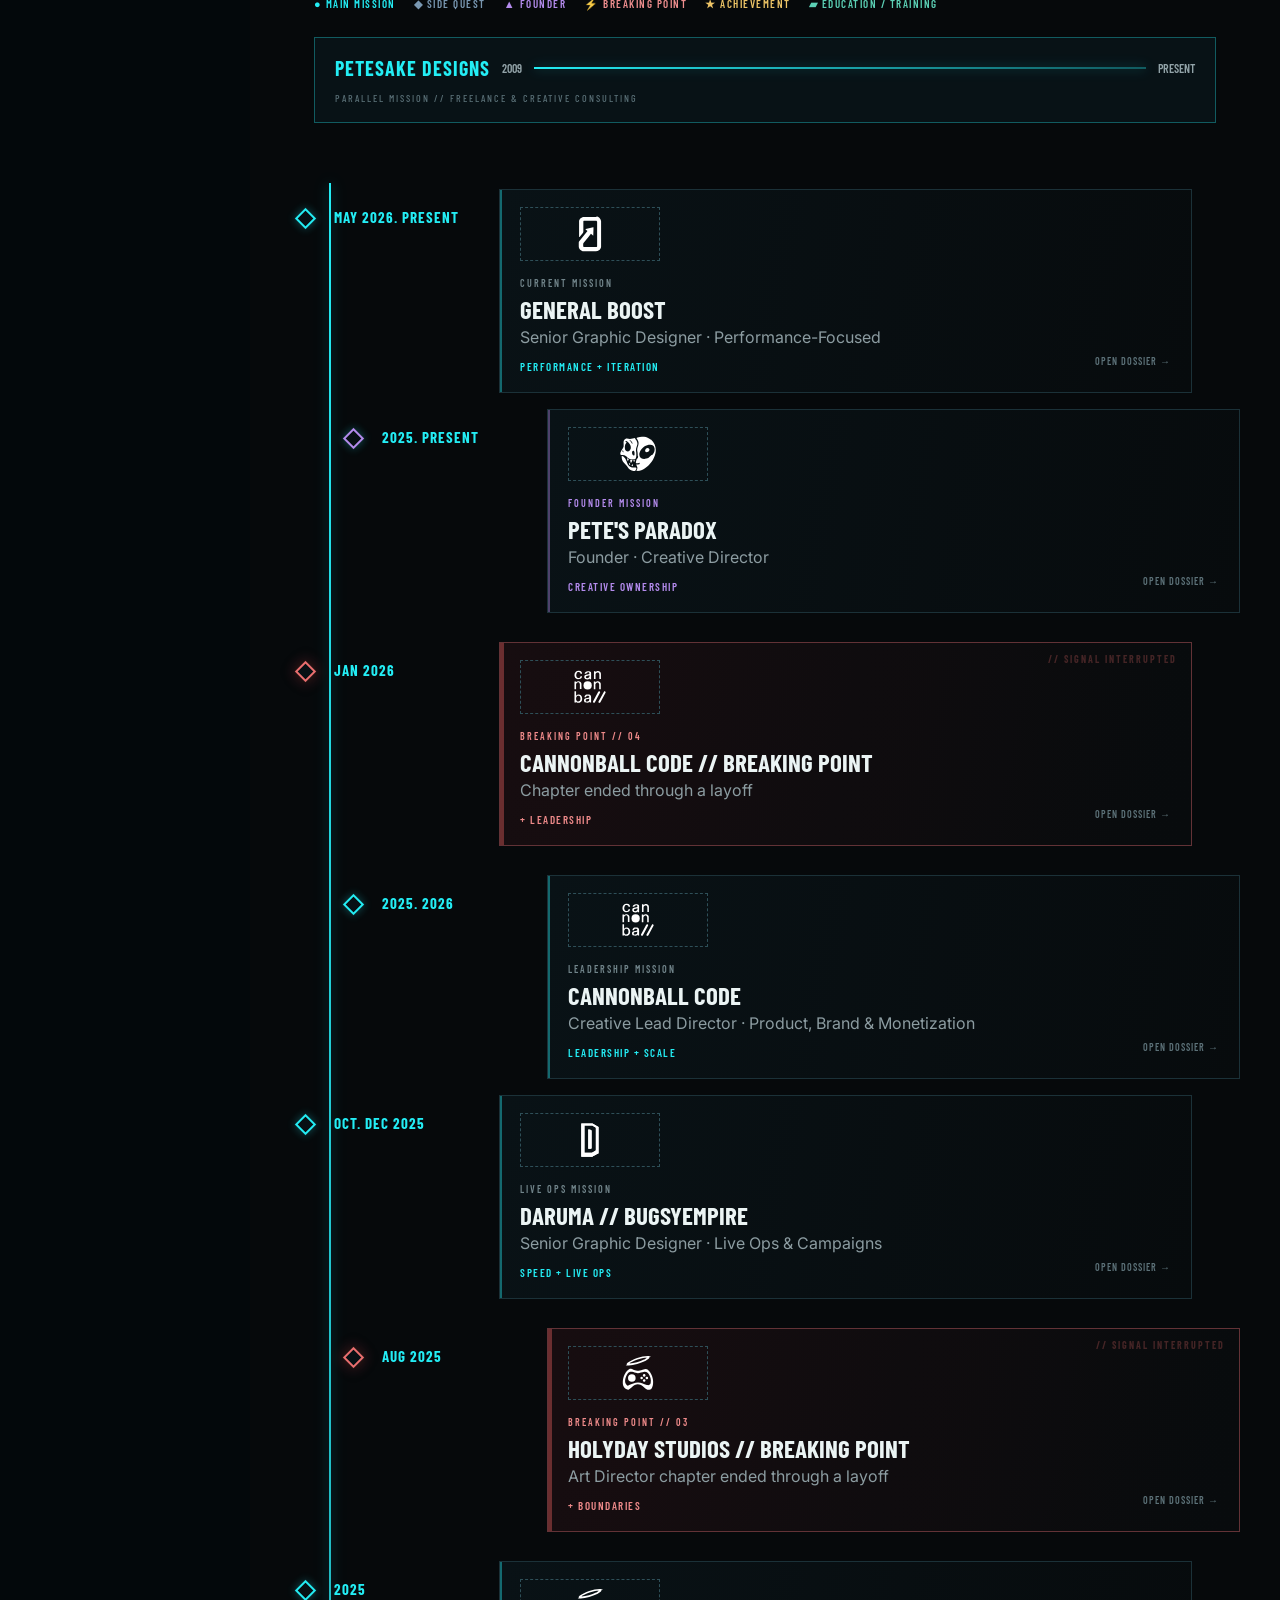
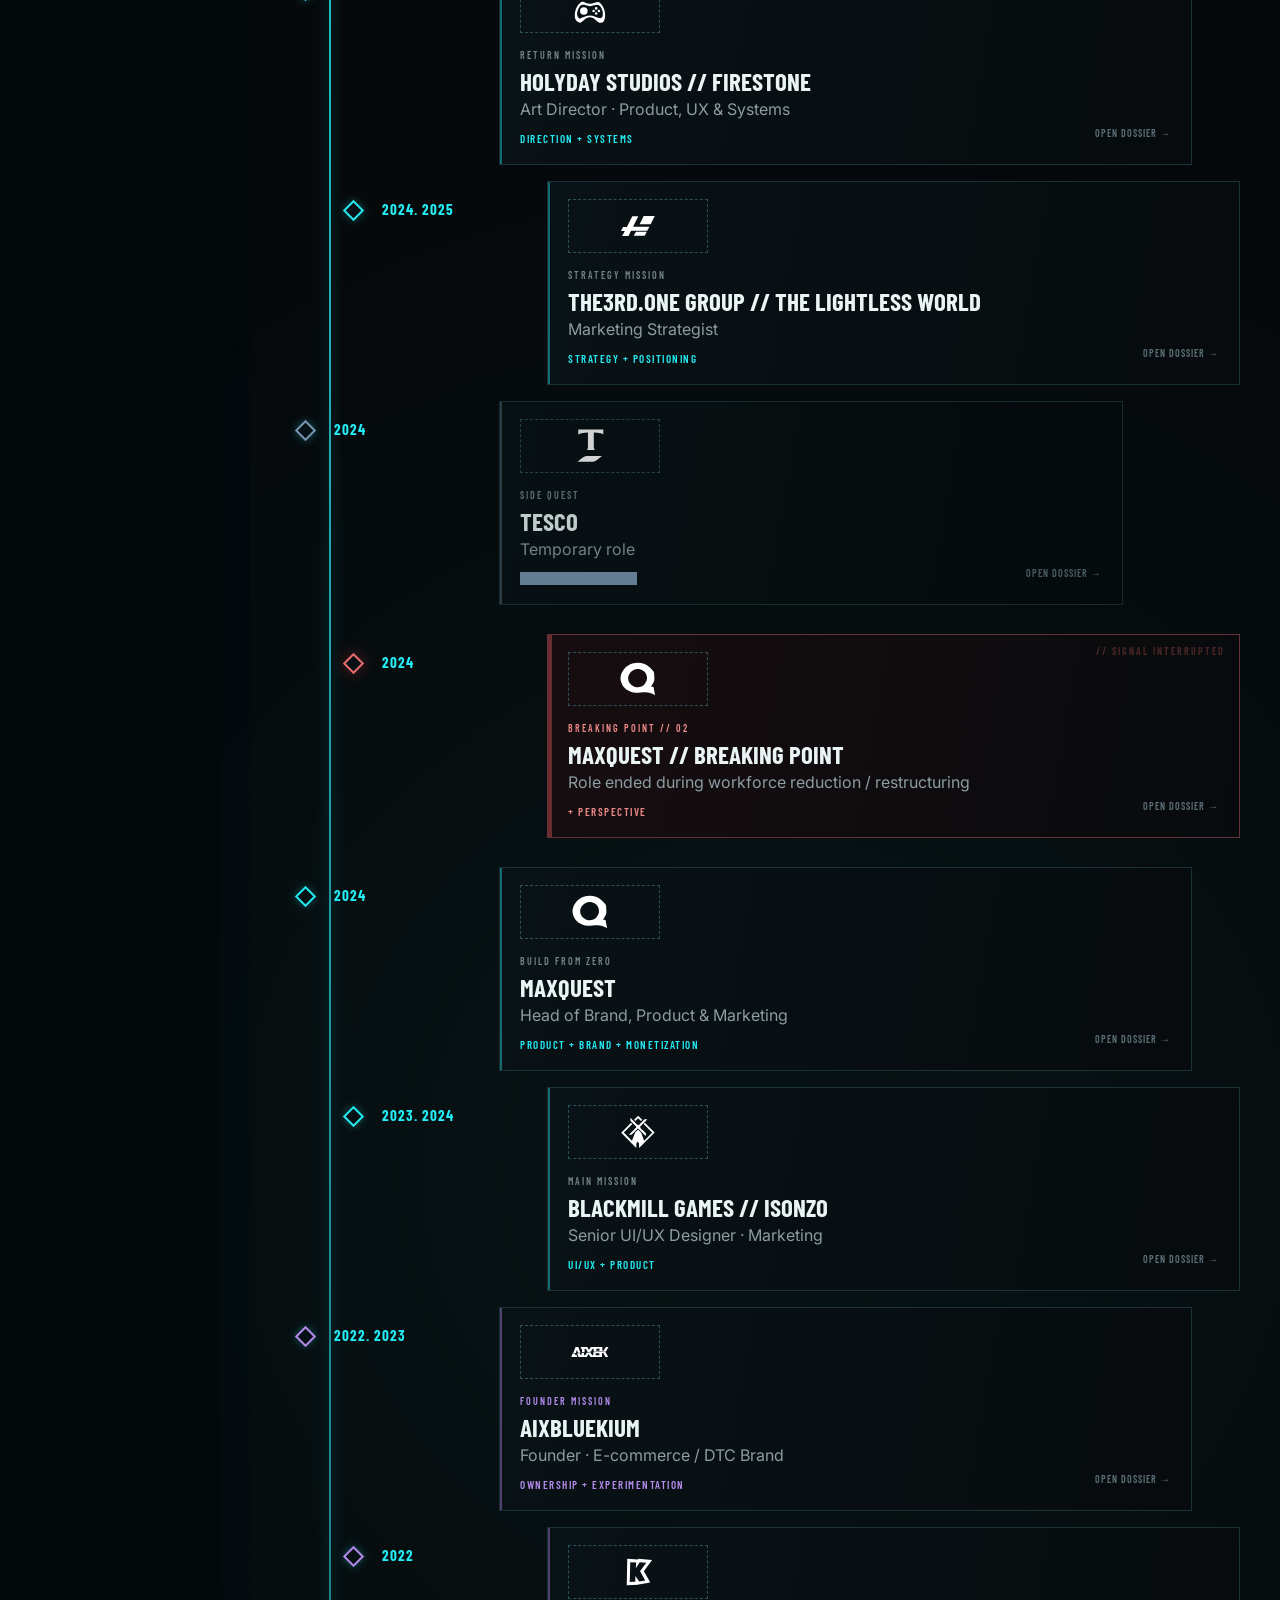
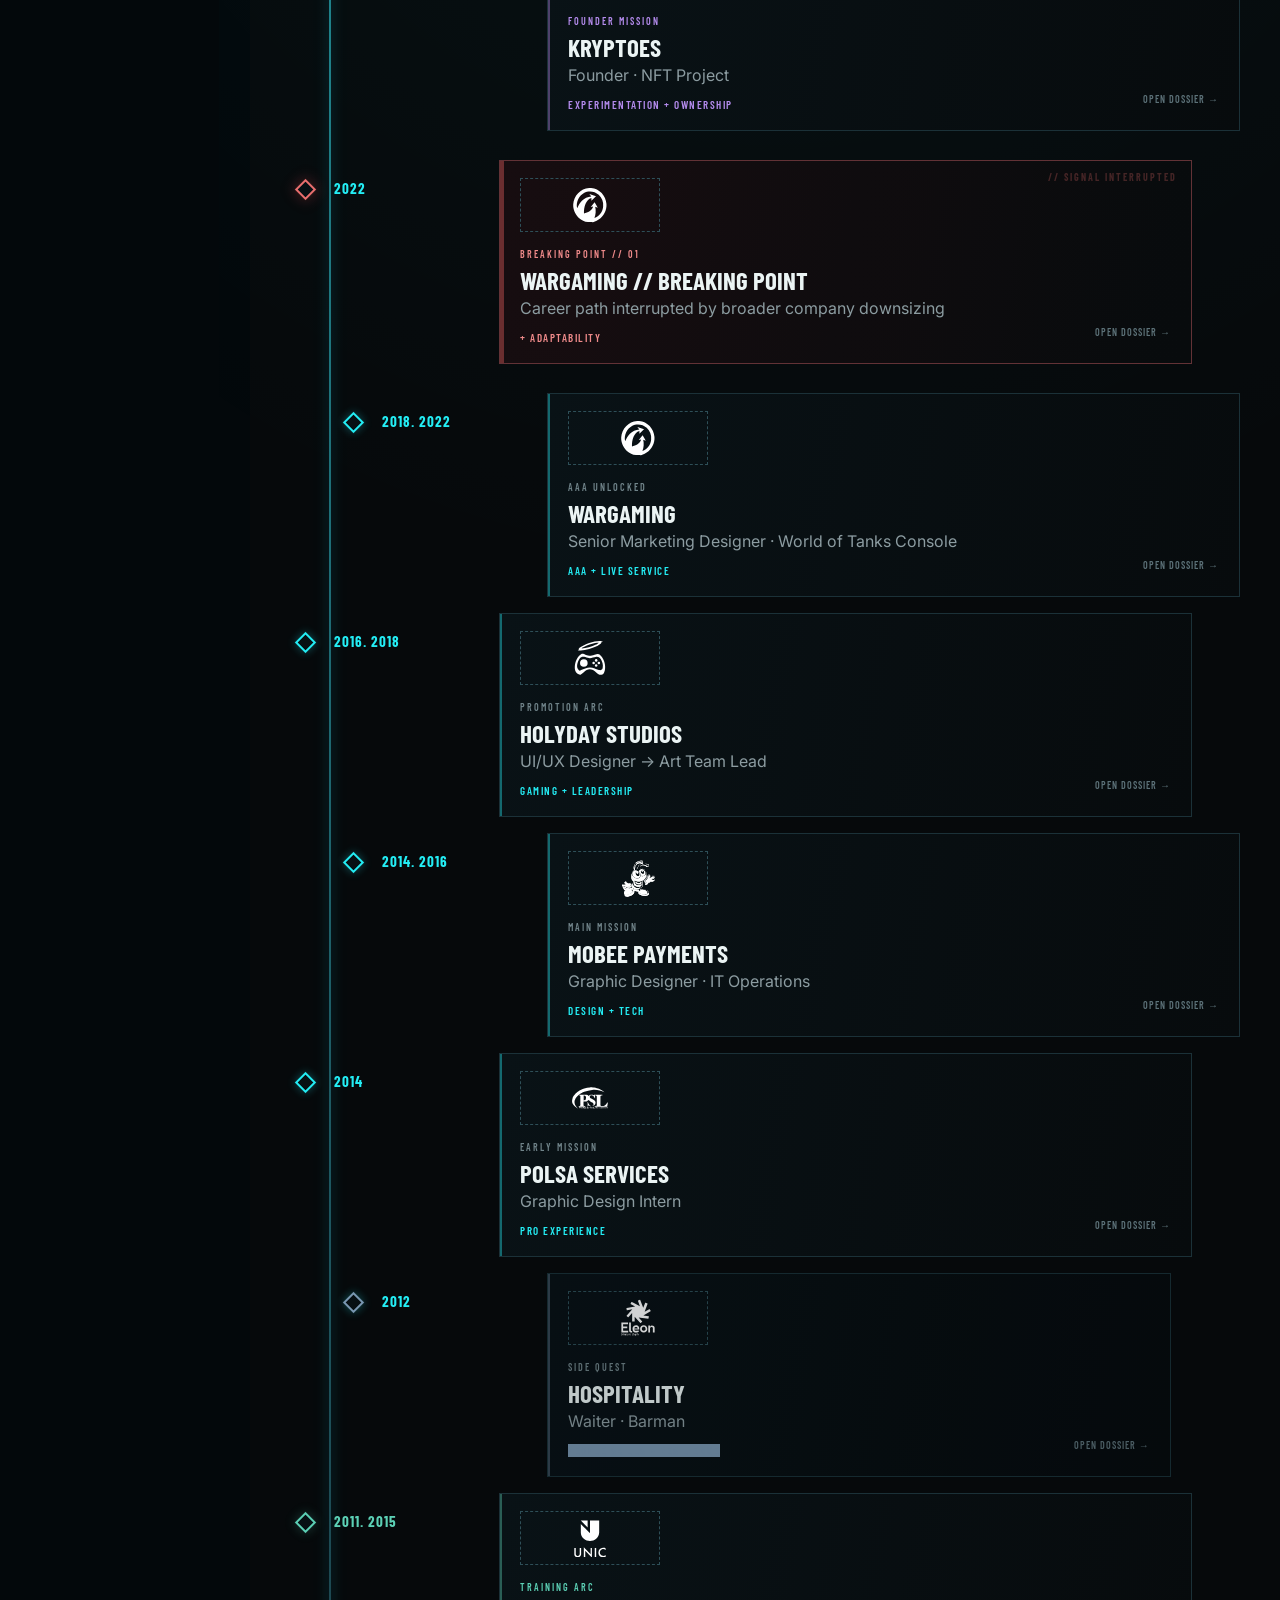
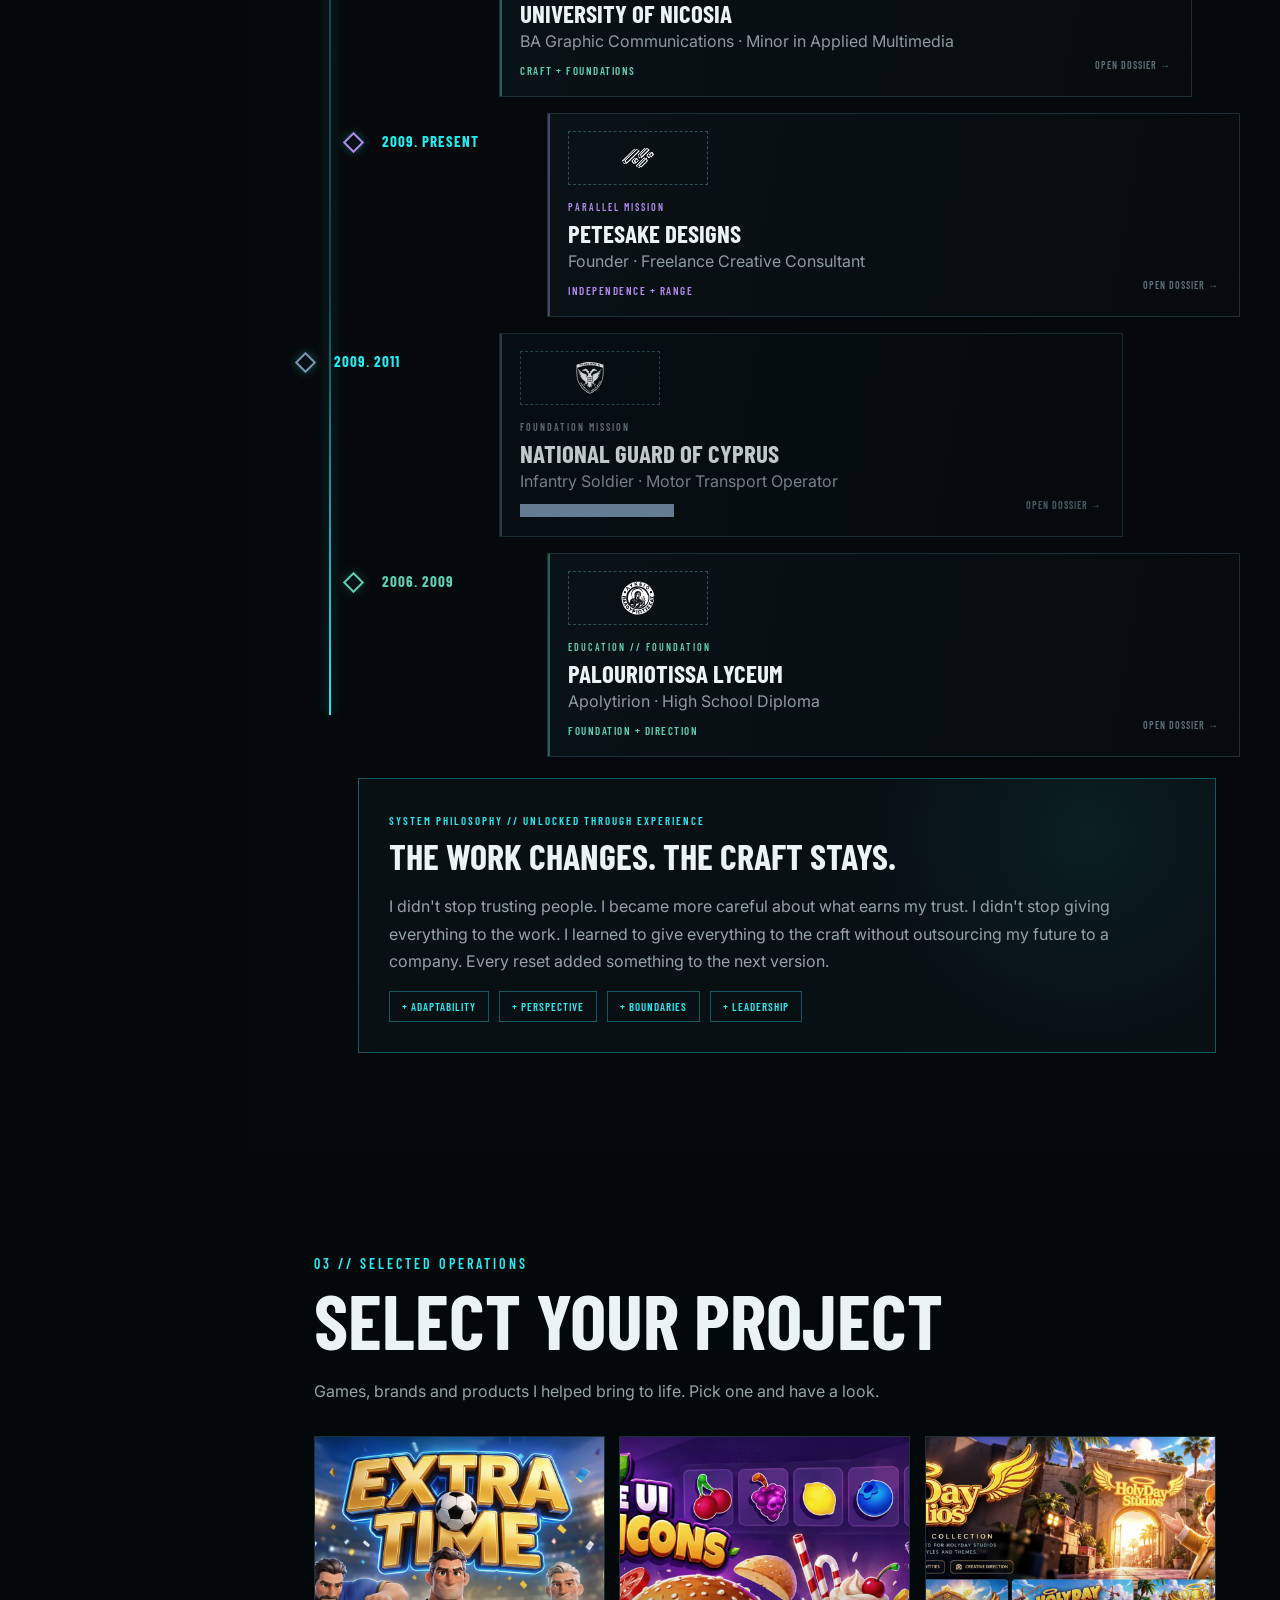
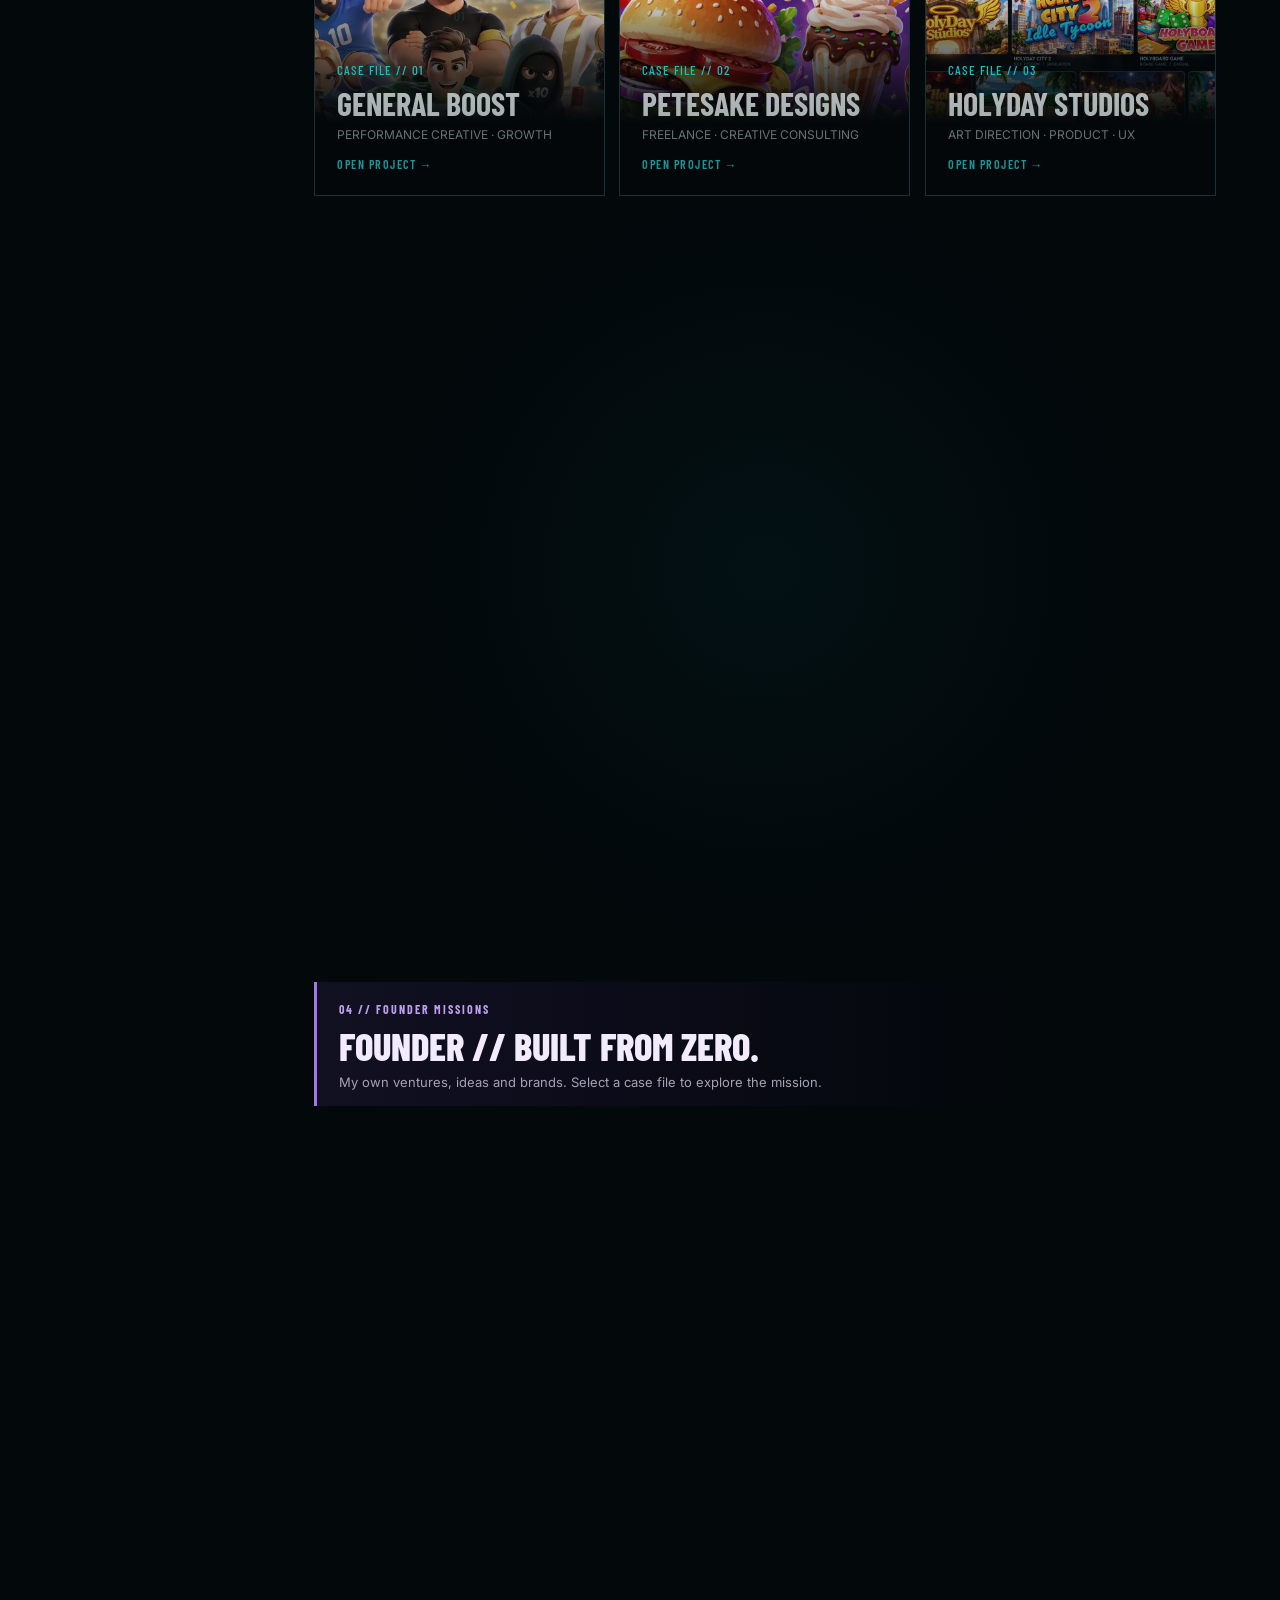
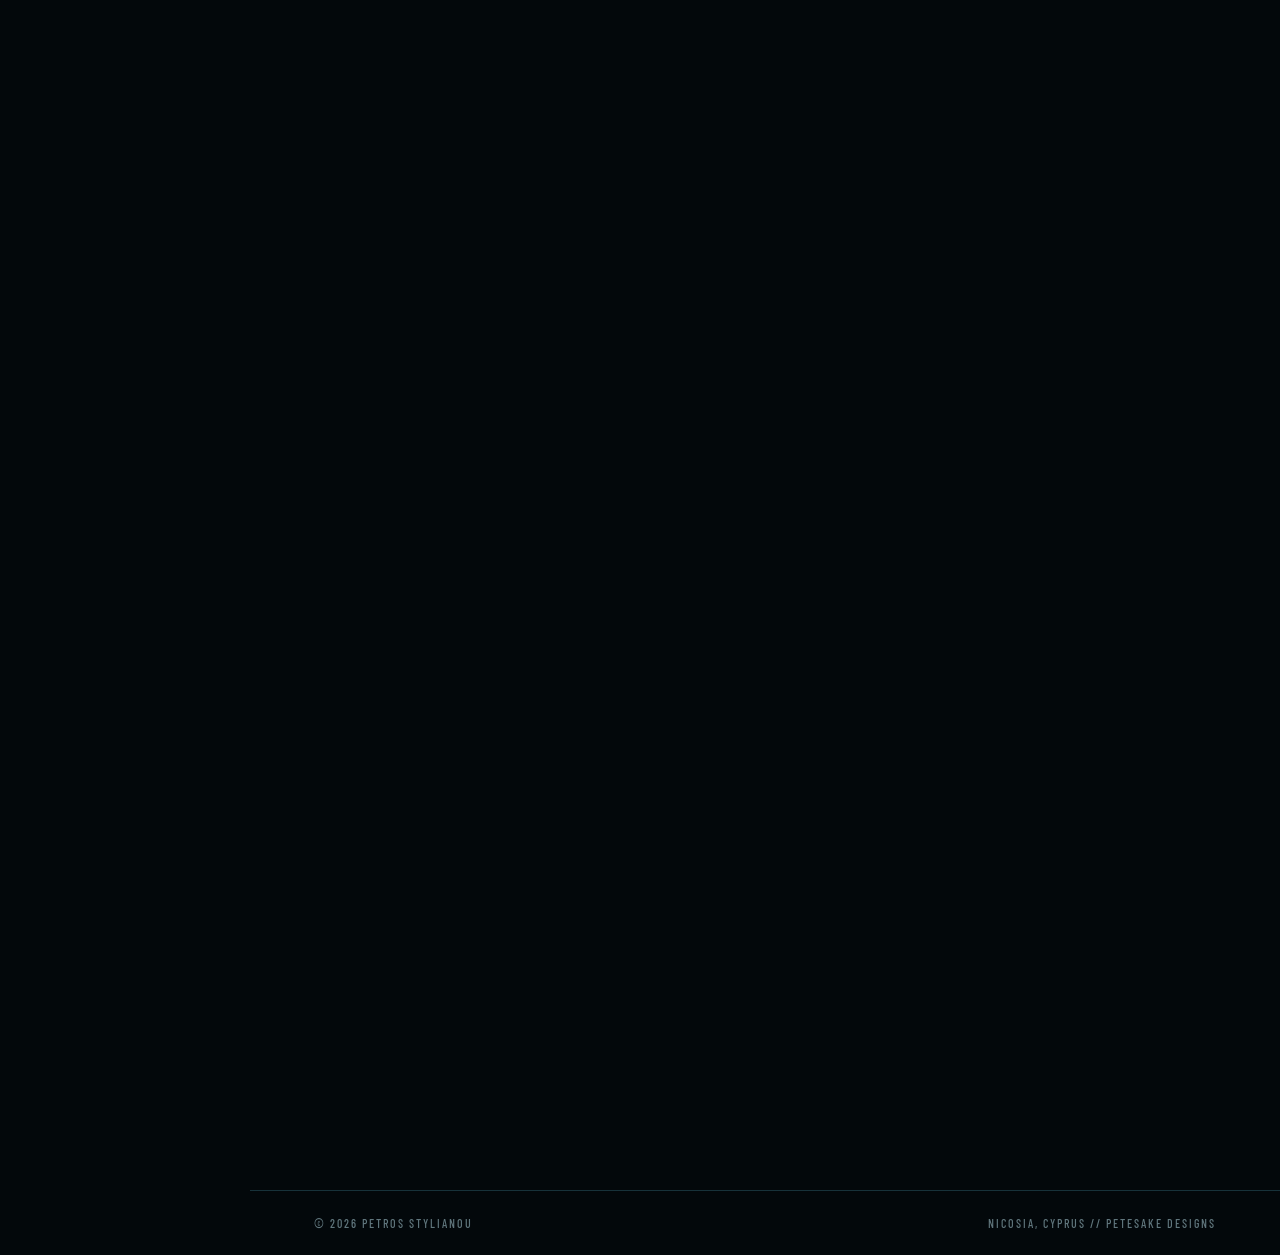
==== commit b9b955da: "changes on contact" ====
--- a/index.html
+++ b/index.html
@@ -1,6 +1,6 @@
 <!DOCTYPE html>
 
-<html lang="en"><head><meta charset="utf-8"/><meta content="width=device-width,initial-scale=1" name="viewport"/><title>Petros “Peter” Stylianou | Creative, Product &amp; Brand Leader. PeteSake Designs</title><meta content="Portfolio of Petros Stylianou, a multidisciplinary creative, product and brand leader with 15+ years of experience across gaming, iGaming, UI/UX, monetization, branding and digital products." name="description"/><link href="https://petesakedesigns.com/" rel="canonical"/><meta content="website" property="og:type"/><meta content="Petros “Peter” Stylianou | Creative, Product &amp; Brand Leader. PeteSake Designs" property="og:title"/><meta content="Portfolio of Petros Stylianou, a multidisciplinary creative, product and brand leader with 15+ years of experience across gaming, iGaming, UI/UX, monetization, branding and digital products." property="og:description"/><meta content="https://petesakedesigns.com/" property="og:url"/><meta content="PeteSake Designs" property="og:site_name"/><meta content="https://petesakedesigns.com/assets/og-cover.webp" property="og:image"/><meta content="1671" property="og:image:width"/><meta content="941" property="og:image:height"/><meta content="summary_large_image" name="twitter:card"/><meta content="https://petesakedesigns.com/assets/og-cover.webp" name="twitter:image"/><meta content="Petros “Peter” Stylianou | Creative, Product &amp; Brand Leader. PeteSake Designs" name="twitter:title"/><meta content="Portfolio of Petros Stylianou, a multidisciplinary creative, product and brand leader with 15+ years of experience across gaming, iGaming, UI/UX, monetization, branding and digital products." name="twitter:description"/><meta content="#05090c" name="theme-color"/><link href="assets/favicon.svg" rel="icon" type="image/svg+xml"/><link href="style.css" rel="stylesheet"/><script type="application/ld+json">{"@context":"https://schema.org","@type":"Person","name":"Petros Stylianou","alternateName":["Peter Stylianou","Pete Stylianou","PeteSake"],"url":"https://petesakedesigns.com/","email":"PeteSakeDesigns@hotmail.com","jobTitle":"Creative, Product & Brand Leader","sameAs":["https://www.linkedin.com/in/pstylianou/","https://www.behance.net/PeteSakeDesigns","https://x.com/PeteSakeDesigns","https://www.artstation.com/petesakedesigns","https://creativepool.com/PeterStylianou","https://instagram.com/ohforpetesake91","https://www.facebook.com/peter.stylianou.5","https://github.com/OhForPeteSake","https://t.me/OhForPeteSake","https://discordapp.com/users/333248309697445889"]}</script></head><body class="ofs-v17 ofs-v18 ofs-v19 ofs-v20 ofs-v21 ofs-v22 ofs-v23 ofs-v24 ofs-v25 ofs-v26 ofs-v27 ofs-v28 ofs-v29 ofs-v30 ofs-v305-3"><div aria-hidden="true" class="site-loader" id="siteLoader"><div class="site-loader-noise"></div><div class="site-loader-core"><div class="site-loader-kicker">PETESAKE // SYSTEM BOOT <span>v30.6</span></div><img alt="" src="assets/petesake.svg"/><div class="site-loader-msg" data-loader-msg="">INITIALIZING PLAYER PROFILE...</div><div class="site-loader-track"><i class="site-loader-fill"></i></div><div class="site-loader-meta"><span>PLAYER // PETROS “PETER” STYLIANOU</span><b data-loader-pct="">0%</b></div></div></div><aside aria-label="Primary navigation" class="hud-nav" id="hudNav"><div class="hud-brand"><a aria-label="OhForPeteSake home" href="index.html"><img alt="OhForPeteSake" src="assets/petesake.svg"/></a><button aria-expanded="true" aria-label="Minimize navigation" class="hud-collapse" id="hudCollapse">«</button></div><nav class="hud-links"><a data-label="HOME" href="index.html"><span>01</span><b>HOME</b></a><a data-label="SELECT LEGEND" href="index.html#legends"><span>02</span><b>SELECT LEGEND</b></a><a data-label="CAREER CAMPAIGN" href="index.html#career"><span>03</span><b>CAREER</b></a><a data-label="PROJECTS" href="index.html#work"><span>04</span><b>PROJECTS</b></a><a data-label="CV" href="cv.html"><span>05</span><b>CV</b></a><a data-label="ANALYTICS" href="analytics.html"><span>06</span><b>ANALYTICS</b></a><a data-label="NEWSLETTER" href="newsletter.html"><span>06</span><b>NEWSLETTER</b><i>02</i></a><a data-label="ABOUT" href="about.html"><span>07</span><b>ABOUT</b></a><a data-label="FREEBIES" href="freebies.html"><span>08</span><b>FREEBIES</b></a><a data-label="CONTACT" href="contact.html"><span>09</span><b>CONTACT</b></a></nav><div aria-label="Social and portfolio links" class="hud-social"><small>SOCIAL // CONNECT</small><div class="hud-social-links"><a aria-label="LinkedIn" href="https://www.linkedin.com/in/pstylianou/" rel="noopener noreferrer" target="_blank"><img alt="" src="assets/social/linkedin.svg"/></a><a aria-label="X" href="https://x.com/PeteSakeDesigns" rel="noopener noreferrer" target="_blank"><img alt="" src="assets/social/x.svg"/></a><a aria-label="Behance" href="https://www.behance.net/PeteSakeDesigns" rel="noopener noreferrer" target="_blank"><img alt="" src="assets/social/behance.svg"/></a><a aria-label="ArtStation" href="https://www.artstation.com/petesakedesigns" rel="noopener noreferrer" target="_blank"><img alt="" src="assets/social/artstation.svg"/></a><a aria-label="Creativepool" href="https://creativepool.com/PeterStylianou" rel="noopener noreferrer" target="_blank"><img alt="" src="assets/social/creativepool.svg"/></a><a aria-label="Instagram" href="https://instagram.com/ohforpetesake91" rel="noopener noreferrer" target="_blank"><img alt="" src="assets/social/instagram.svg"/></a><a aria-label="Facebook" href="https://www.facebook.com/peter.stylianou.5" rel="noopener noreferrer" target="_blank"><img alt="" src="assets/social/facebook.svg"/></a><a aria-label="GitHub" href="https://github.com/OhForPeteSake" rel="noopener noreferrer" target="_blank"><img alt="" src="assets/social/github.svg"/></a><a aria-label="Telegram" href="https://t.me/OhForPeteSake" rel="noopener noreferrer" target="_blank"><img alt="" src="assets/social/telegram.svg"/></a><a aria-label="Discord" href="https://discordapp.com/users/333248309697445889" rel="noopener noreferrer" target="_blank"><img alt="" src="assets/social/discord.svg"/></a></div></div><div class="hud-bottom"><div class="mini-intel"><small>PLAYER</small><b>LEVEL <span data-player-level="">35</span></b><span>● ONLINE</span></div></div></aside><header class="mobile-bar"><a class="mobile-logo" href="index.html"><img alt="OhForPeteSake" src="assets/petesake.svg"/></a><button aria-controls="hudNav" aria-expanded="false" class="menu-toggle" id="menuToggle">MENU ☰</button></header><div class="nav-scrim" id="navScrim"></div><div class="scan"></div><div class="site-shell"><main><section class="hero hero-vfx" id="homeHero"><div aria-hidden="true" class="hero-depth-scene">
+<html lang="en"><head><meta charset="utf-8"/><meta content="width=device-width,initial-scale=1" name="viewport"/><title>Petros “Peter” Stylianou | Creative, Product &amp; Brand Leader. PeteSake Designs</title><meta content="Portfolio of Petros Stylianou, a multidisciplinary creative, product and brand leader with 15+ years of experience across gaming, iGaming, UI/UX, monetization, branding and digital products." name="description"/><link href="https://petesakedesigns.com/" rel="canonical"/><meta content="website" property="og:type"/><meta content="Petros “Peter” Stylianou | Creative, Product &amp; Brand Leader. PeteSake Designs" property="og:title"/><meta content="Portfolio of Petros Stylianou, a multidisciplinary creative, product and brand leader with 15+ years of experience across gaming, iGaming, UI/UX, monetization, branding and digital products." property="og:description"/><meta content="https://petesakedesigns.com/" property="og:url"/><meta content="PeteSake Designs" property="og:site_name"/><meta content="https://petesakedesigns.com/assets/og-cover.webp" property="og:image"/><meta content="1671" property="og:image:width"/><meta content="941" property="og:image:height"/><meta content="summary_large_image" name="twitter:card"/><meta content="https://petesakedesigns.com/assets/og-cover.webp" name="twitter:image"/><meta content="Petros “Peter” Stylianou | Creative, Product &amp; Brand Leader. PeteSake Designs" name="twitter:title"/><meta content="Portfolio of Petros Stylianou, a multidisciplinary creative, product and brand leader with 15+ years of experience across gaming, iGaming, UI/UX, monetization, branding and digital products." name="twitter:description"/><meta content="#05090c" name="theme-color"/><link href="assets/favicon.svg" rel="icon" type="image/svg+xml"/><link href="style.css" rel="stylesheet"/><script type="application/ld+json">{"@context":"https://schema.org","@type":"Person","name":"Petros Stylianou","alternateName":["Peter Stylianou","Pete Stylianou","PeteSake"],"url":"https://petesakedesigns.com/","email":"PeteSakeDesigns@hotmail.com","jobTitle":"Creative, Product & Brand Leader","sameAs":["https://www.linkedin.com/in/pstylianou/","https://www.behance.net/PeteSakeDesigns","https://x.com/PeteSakeDesigns","https://www.artstation.com/petesakedesigns","https://creativepool.com/PeterStylianou","https://instagram.com/ohforpetesake91","https://www.facebook.com/peter.stylianou.5","https://github.com/OhForPeteSake","https://t.me/OhForPeteSake","https://discordapp.com/users/333248309697445889"]}</script></head><body class="ofs-v17 ofs-v18 ofs-v19 ofs-v20 ofs-v21 ofs-v22 ofs-v23 ofs-v24 ofs-v25 ofs-v26 ofs-v27 ofs-v28 ofs-v29 ofs-v30 ofs-v305-3"><div aria-hidden="true" class="site-loader" id="siteLoader"><div class="site-loader-noise"></div><div class="site-loader-core"><div class="site-loader-kicker">PETESAKE // SYSTEM BOOT <span>v30.6</span></div><img alt="" src="assets/petesake.svg"/><div class="site-loader-msg" data-loader-msg="">INITIALIZING PLAYER PROFILE...</div><div class="site-loader-track"><i class="site-loader-fill"></i></div><div class="site-loader-meta"><span>PLAYER // PETROS “PETER” STYLIANOU</span><b data-loader-pct="">0%</b></div></div></div><aside aria-label="Primary navigation" class="hud-nav" id="hudNav"><div class="hud-brand"><a aria-label="OhForPeteSake home" href="index.html"><img alt="OhForPeteSake" src="assets/petesake.svg"/></a><button aria-expanded="true" aria-label="Minimize navigation" class="hud-collapse" id="hudCollapse">«</button></div><nav class="hud-links"><a data-label="HOME" href="index.html"><span>01</span><b>HOME</b></a><a data-label="SELECT LEGEND" href="index.html#legends"><span>02</span><b>SELECT LEGEND</b></a><a data-label="CAREER CAMPAIGN" href="index.html#career"><span>03</span><b>CAREER</b></a><a data-label="PROJECTS" href="index.html#work"><span>04</span><b>PROJECTS</b></a><a data-label="CV" href="cv.html"><span>05</span><b>CV</b></a><a data-label="ANALYTICS" href="analytics.html"><span>06</span><b>ANALYTICS</b></a><a data-label="NEWSLETTER" href="newsletter.html"><span>07</span><b>NEWSLETTER</b><i>02</i></a><a data-label="ABOUT" href="about.html"><span>08</span><b>ABOUT</b></a><a data-label="FREEBIES" href="freebies.html"><span>09</span><b>FREEBIES</b></a><a data-label="CONTACT" href="contact.html"><span>10</span><b>CONTACT</b></a></nav><div aria-label="Social and portfolio links" class="hud-social"><small>SOCIAL // CONNECT</small><div class="hud-social-links"><a aria-label="LinkedIn" href="https://www.linkedin.com/in/pstylianou/" rel="noopener noreferrer" target="_blank"><img alt="" src="assets/social/linkedin.svg"/></a><a aria-label="X" href="https://x.com/PeteSakeDesigns" rel="noopener noreferrer" target="_blank"><img alt="" src="assets/social/x.svg"/></a><a aria-label="Behance" href="https://www.behance.net/PeteSakeDesigns" rel="noopener noreferrer" target="_blank"><img alt="" src="assets/social/behance.svg"/></a><a aria-label="ArtStation" href="https://www.artstation.com/petesakedesigns" rel="noopener noreferrer" target="_blank"><img alt="" src="assets/social/artstation.svg"/></a><a aria-label="Creativepool" href="https://creativepool.com/PeterStylianou" rel="noopener noreferrer" target="_blank"><img alt="" src="assets/social/creativepool.svg"/></a><a aria-label="Instagram" href="https://instagram.com/ohforpetesake91" rel="noopener noreferrer" target="_blank"><img alt="" src="assets/social/instagram.svg"/></a><a aria-label="Facebook" href="https://www.facebook.com/peter.stylianou.5" rel="noopener noreferrer" target="_blank"><img alt="" src="assets/social/facebook.svg"/></a><a aria-label="GitHub" href="https://github.com/OhForPeteSake" rel="noopener noreferrer" target="_blank"><img alt="" src="assets/social/github.svg"/></a><a aria-label="Telegram" href="https://t.me/OhForPeteSake" rel="noopener noreferrer" target="_blank"><img alt="" src="assets/social/telegram.svg"/></a><a aria-label="Discord" href="https://discordapp.com/users/333248309697445889" rel="noopener noreferrer" target="_blank"><img alt="" src="assets/social/discord.svg"/></a></div></div><div class="hud-bottom"><div class="mini-intel"><small>PLAYER</small><b>LEVEL <span data-player-level="">35</span></b><span>● ONLINE</span></div></div></aside><header class="mobile-bar"><a class="mobile-logo" href="index.html"><img alt="OhForPeteSake" src="assets/petesake.svg"/></a><button aria-controls="hudNav" aria-expanded="false" class="menu-toggle" id="menuToggle">MENU ☰</button></header><div class="nav-scrim" id="navScrim"></div><div class="scan"></div><div class="site-shell"><main><section class="hero hero-vfx" id="homeHero"><div aria-hidden="true" class="hero-depth-scene">
 <img alt="" class="hero-layer hero-layer-bg" src="assets/hero-bg.webp"/>
 <div class="hero-burst"></div>
 <canvas aria-hidden="true" class="hero-vfx-canvas" id="heroVfx"></canvas>
--- a/style.css
+++ b/style.css
@@ -996,3 +996,36 @@
 /* About: keep character visible without covering the player intel. */
 .profile-intel .profile-portrait img{object-fit:contain!important;object-position:center bottom!important}
 @media(max-width:760px){.profile-intel .profile-portrait img{object-position:center bottom!important}}
+
+
+/* V62 - Mobile HUD navigation: scroll to every destination, including CONTACT. */
+@media (max-width: 1024px) {
+  .hud-nav {
+    height: 100vh;
+    height: 100dvh;
+    max-height: 100dvh;
+    overflow-x: hidden;
+    overflow-y: auto;
+    overscroll-behavior-y: contain;
+    -webkit-overflow-scrolling: touch;
+    padding-bottom: calc(28px + env(safe-area-inset-bottom));
+    box-sizing: border-box;
+  }
+  .hud-nav .hud-brand { flex-shrink: 0; }
+  .hud-nav .hud-links {
+    flex: 0 0 auto;
+    margin-bottom: 12px;
+  }
+  .hud-nav .hud-links a {
+    min-height: 48px;
+    box-sizing: border-box;
+  }
+  .hud-nav .hud-social,
+  .hud-nav .hud-bottom { flex-shrink: 0; }
+  .hud-nav .hud-bottom { margin-top: 0; }
+  /* Privacy remains accessible when menu closes, never blocks its links. */
+  body.menu-open .cookie-consent-root > .cookie-settings { display: none; }
+  body.menu-open .cookie-consent-root { pointer-events: none; }
+  body.menu-open .cookie-consent-root:has(.cookie-panel:not([hidden])) { pointer-events: auto; }
+  body.menu-open .cookie-consent-root .cookie-panel:not([hidden]) { pointer-events: auto; }
+}
